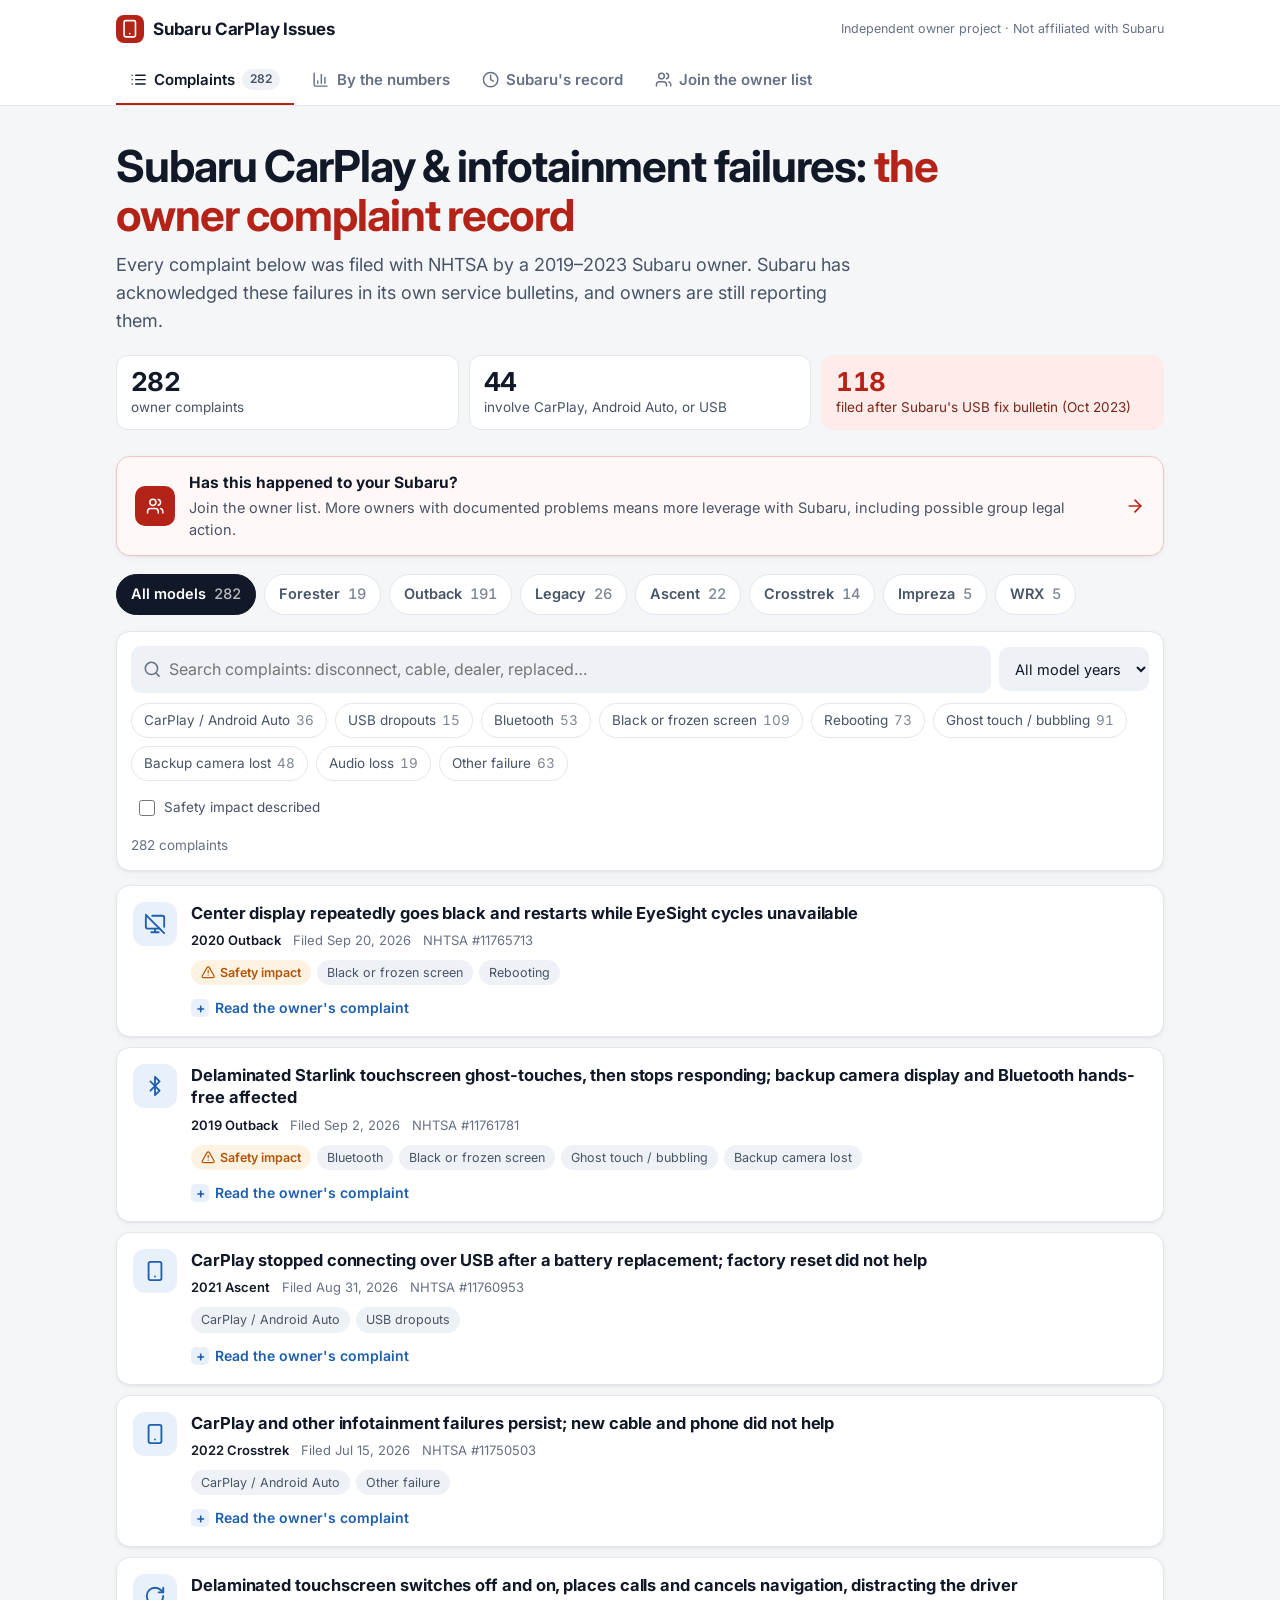
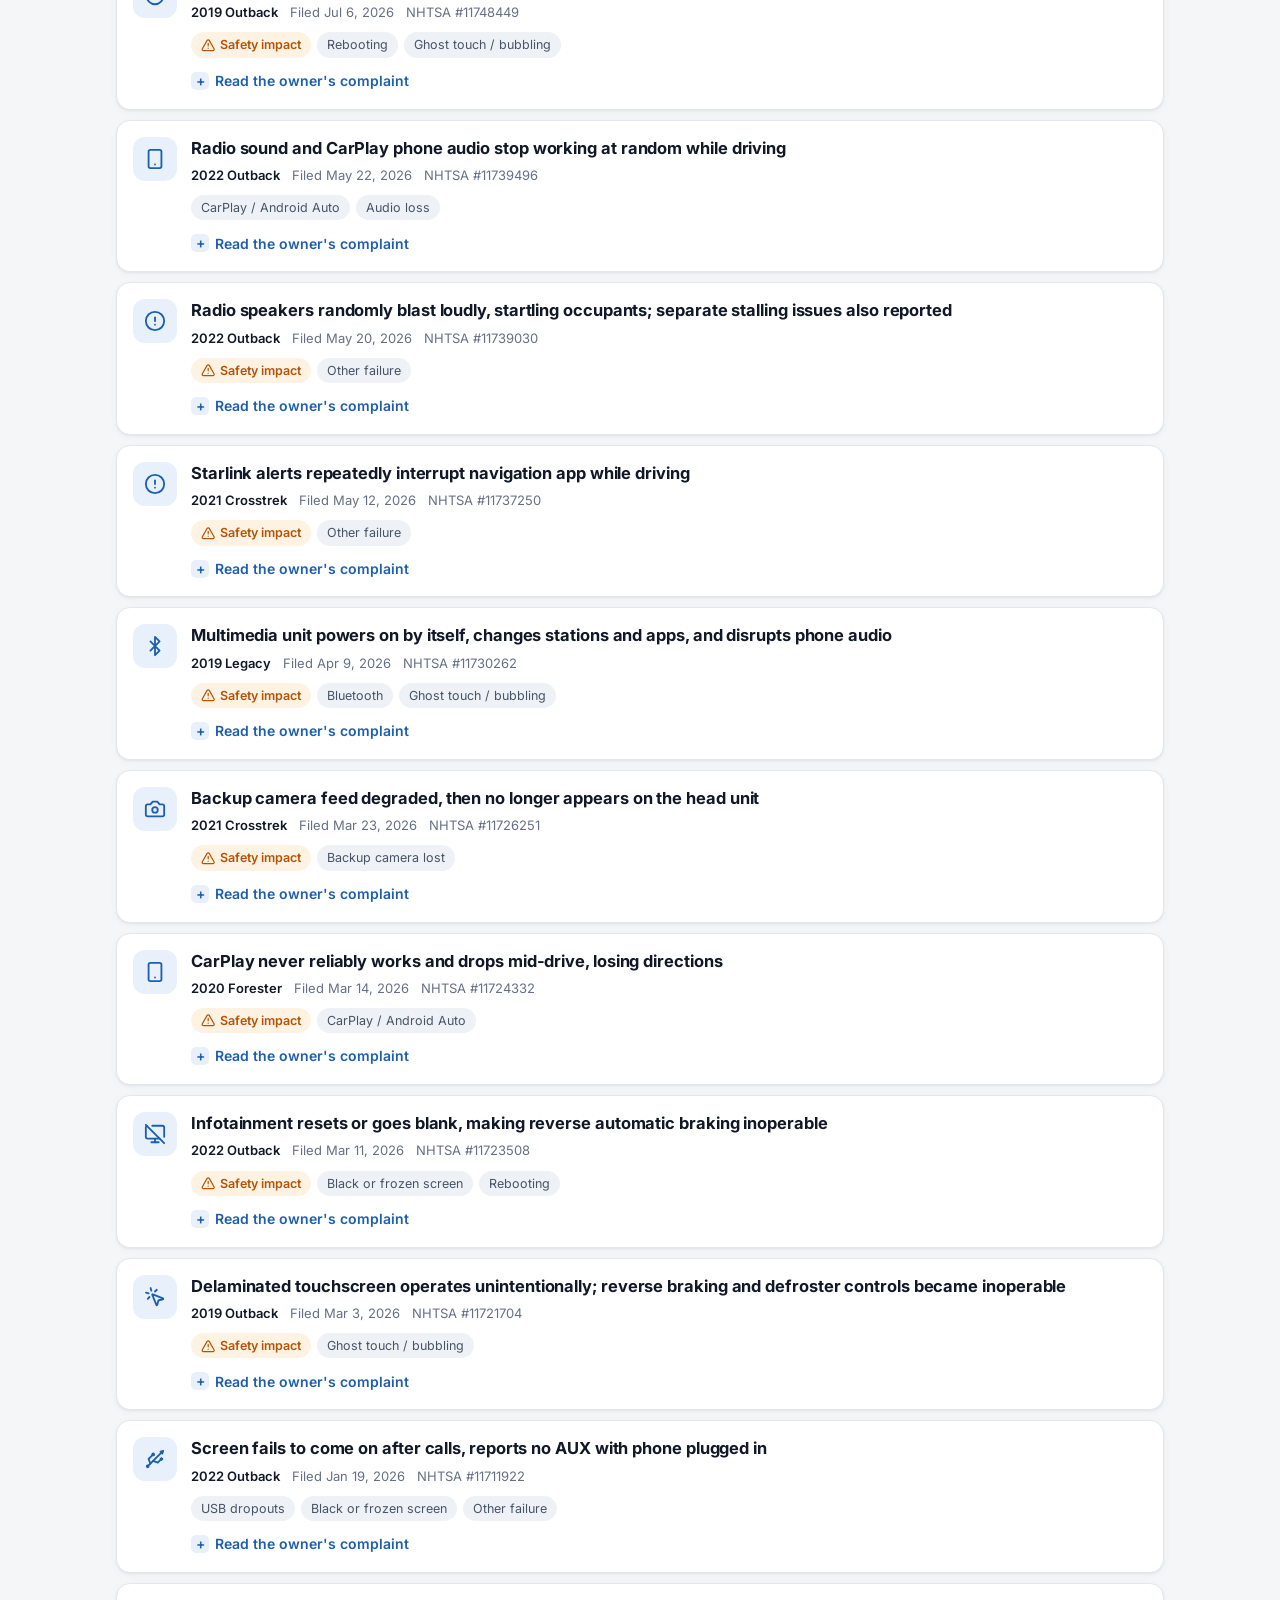
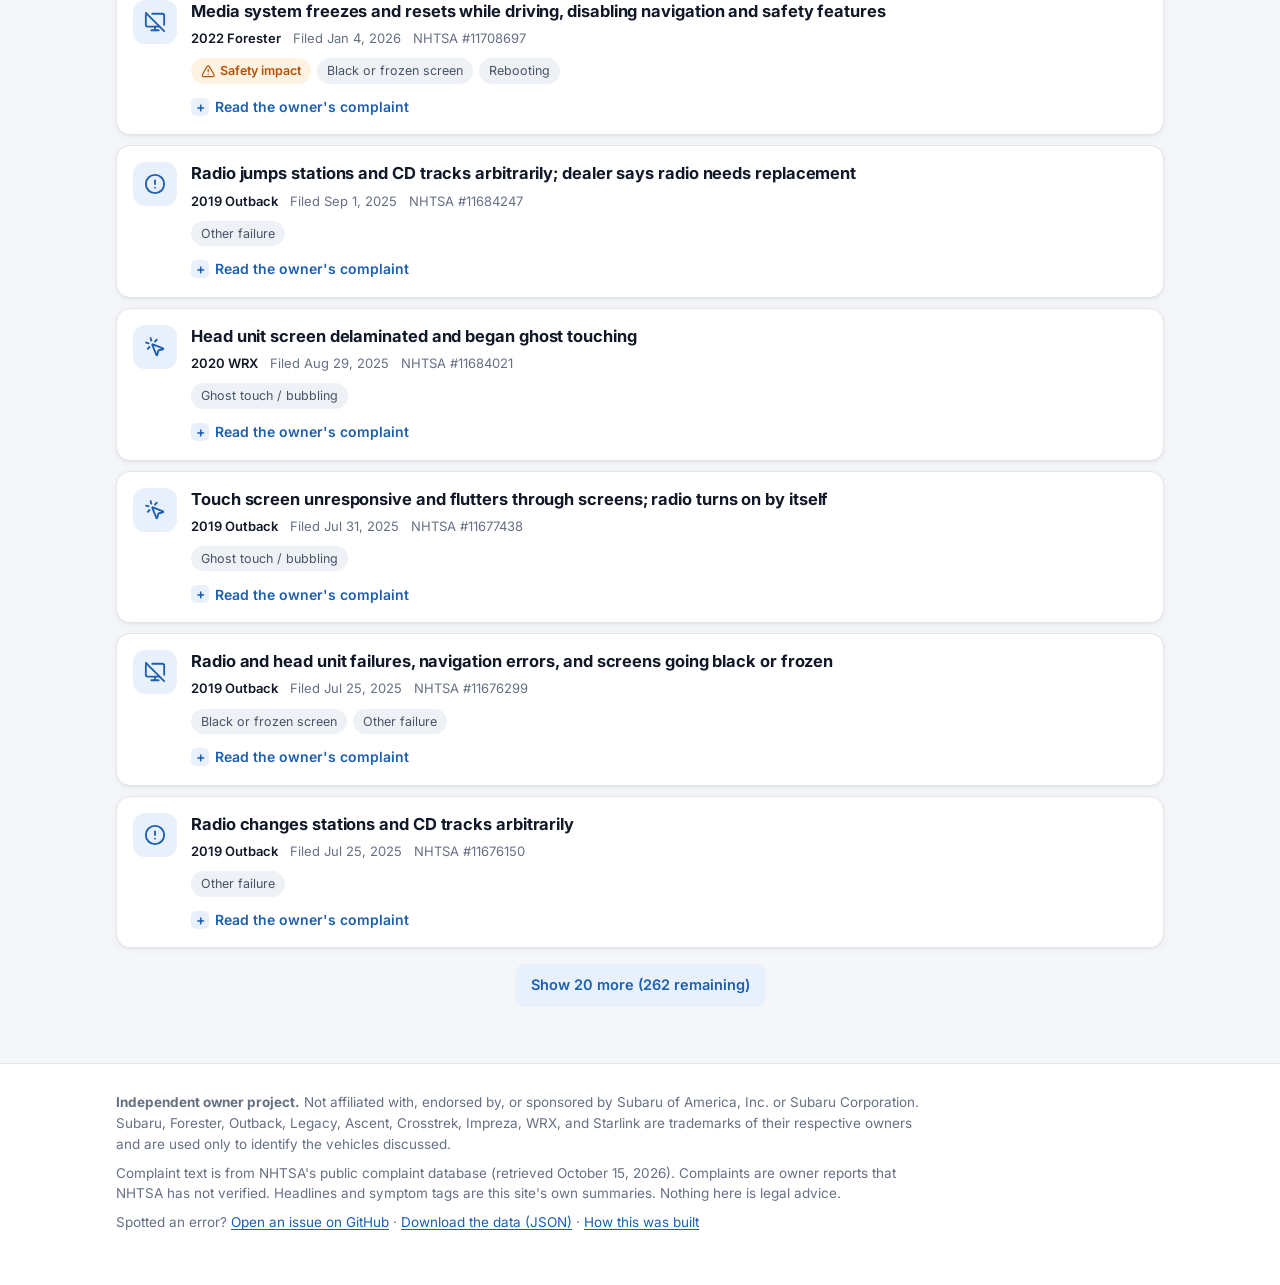
==== index.html @ 1fdcf135 "Publish Subaru CarPlay & infotainment complaint directory Static site listing 282 reviewed NHTSA own" ====
<!doctype html>
<html lang="en">
<head>
<meta charset="utf-8">
<meta name="viewport" content="width=device-width, initial-scale=1">
<meta name="color-scheme" content="light">
<title>Subaru CarPlay Disconnecting &amp; Infotainment Failures: Owner Complaint Record (2019–2023)</title>
<meta name="description" content="282 NHTSA owner complaints about Subaru CarPlay and Android Auto disconnecting, USB dropouts, Bluetooth failures, and black or rebooting head units in 2019–2023 Forester, Outback, Crosstrek, Ascent, Legacy, Impreza, and WRX. Searchable, with Subaru&#x27;s own service bulletins.">
<link rel="canonical" href="https://greatergoodguy.github.io/subaru-carplay-issues/">
<meta property="og:type" content="website">
<meta property="og:title" content="Subaru CarPlay Disconnecting &amp; Infotainment Failures: Owner Complaint Record (2019–2023)">
<meta property="og:description" content="282 NHTSA owner complaints about Subaru CarPlay and Android Auto disconnecting, USB dropouts, Bluetooth failures, and black or rebooting head units in 2019–2023 Forester, Outback, Crosstrek, Ascent, Legacy, Impreza, and WRX. Searchable, with Subaru&#x27;s own service bulletins.">
<meta property="og:url" content="https://greatergoodguy.github.io/subaru-carplay-issues/">
<meta name="twitter:card" content="summary">
<link rel="preconnect" href="https://fonts.googleapis.com">
<link rel="preconnect" href="https://fonts.gstatic.com" crossorigin>
<link href="https://fonts.googleapis.com/css2?family=Inter:wght@400;500;600;700&display=swap" rel="stylesheet">
<link rel="stylesheet" href="assets/style.css">
<link rel="icon" href="data:image/svg+xml,%3Csvg xmlns='http://www.w3.org/2000/svg' viewBox='0 0 24 24'%3E%3Crect width='24' height='24' rx='6' fill='%23b42318'/%3E%3Crect x='8' y='5' width='8' height='14' rx='1.5' fill='none' stroke='white' stroke-width='1.8'/%3E%3C/svg%3E">
<script type="application/ld+json">{"@context": "https://schema.org", "@type": "Dataset", "name": "Subaru infotainment, CarPlay, and USB owner complaints (2019–2023)", "description": "282 NHTSA owner complaints describing head unit, CarPlay, Android Auto, USB, and Bluetooth failures in 2019–2023 Subaru vehicles covered by TSB 15-322-25R, individually reviewed and tagged by symptom.", "url": "https://greatergoodguy.github.io/subaru-carplay-issues/", "isBasedOn": "https://www.nhtsa.gov/nhtsa-datasets-and-apis", "distribution": {"@type": "DataDownload", "encodingFormat": "application/json", "contentUrl": "https://greatergoodguy.github.io/subaru-carplay-issues/data/complaints.json"}, "temporalCoverage": "2019/2026", "keywords": ["Subaru", "CarPlay", "Android Auto", "USB", "infotainment", "head unit", "Starlink", "NHTSA complaints"]}</script>
</head>
<body>
<header class="site-head"><div class="wrap">
<div class="top"><a class="brand" href=""><span class="dot"><svg class="i" viewBox="0 0 24 24" aria-hidden="true"><rect x="5" y="2" width="14" height="20" rx="2"/><path d="M12 18h.01"/></svg></span>Subaru CarPlay Issues</a>
<span class="note">Independent owner project · Not affiliated with Subaru</span></div>
<nav class="tabs" aria-label="Sections"><a href="" aria-current="page"><svg class="i" viewBox="0 0 24 24" aria-hidden="true"><path d="M3 12h.01"/><path d="M3 18h.01"/><path d="M3 6h.01"/><path d="M8 12h13"/><path d="M8 18h13"/><path d="M8 6h13"/></svg>Complaints <span class="n">282</span></a><a href="stats/"><svg class="i" viewBox="0 0 24 24" aria-hidden="true"><path d="M3 3v16a2 2 0 0 0 2 2h16"/><path d="M18 17V9"/><path d="M13 17V5"/><path d="M8 17v-3"/></svg>By the numbers</a><a href="record/"><svg class="i" viewBox="0 0 24 24" aria-hidden="true"><circle cx="12" cy="12" r="10"/><path d="M12 6v6l4 2"/></svg>Subaru's record</a><a href="join/"><svg class="i" viewBox="0 0 24 24" aria-hidden="true"><path d="M16 21v-2a4 4 0 0 0-4-4H6a4 4 0 0 0-4 4v2"/><circle cx="9" cy="7" r="4"/><path d="M22 21v-2a4 4 0 0 0-3-3.87"/><path d="M16 3.13a4 4 0 0 1 0 7.75"/></svg>Join the owner list</a></nav>
</div></header>
<main>
<div class="wrap">
<section class="intro">
<h1>Subaru CarPlay &amp; infotainment failures: <span class="hl">the owner complaint record</span></h1>
<p class="lede">Every complaint below was filed with NHTSA by a 2019–2023 Subaru owner. Subaru has acknowledged these failures in its own service bulletins, and owners are still reporting them.</p>
<div class="facts">
<span class="fact"><b>282</b>owner complaints</span>
<span class="fact"><b>44</b>involve CarPlay, Android Auto, or USB</span>
<a class="fact alert" href="record/"><b>118</b>filed after Subaru's USB fix bulletin (Oct 2023)</a>
</div>
</section>
<a class="card cta" href="join/">
<span class="ic"><svg class="i" viewBox="0 0 24 24" aria-hidden="true"><path d="M16 21v-2a4 4 0 0 0-4-4H6a4 4 0 0 0-4 4v2"/><circle cx="9" cy="7" r="4"/><path d="M22 21v-2a4 4 0 0 0-3-3.87"/><path d="M16 3.13a4 4 0 0 1 0 7.75"/></svg></span>
<span class="txt"><b>Has this happened to your Subaru?</b><span>Join the owner list. More owners with documented problems means more leverage with Subaru, including possible group legal action.</span></span>
<svg class="i" viewBox="0 0 24 24" aria-hidden="true"><path d="M5 12h14"/><path d="m12 5 7 7-7 7"/></svg>
</a>
<nav class="modelnav" aria-label="Filter by model"><a href="" aria-current="page">All models <span class="n">282</span></a><a href="forester/">Forester <span class="n">19</span></a><a href="outback/">Outback <span class="n">191</span></a><a href="legacy/">Legacy <span class="n">26</span></a><a href="ascent/">Ascent <span class="n">22</span></a><a href="crosstrek/">Crosstrek <span class="n">14</span></a><a href="impreza/">Impreza <span class="n">5</span></a><a href="wrx/">WRX <span class="n">5</span></a></nav>
<div id="directory">
<div class="card toolbar" role="search">
<div class="row">
<label class="field"><svg class="i" viewBox="0 0 24 24" aria-hidden="true"><circle cx="11" cy="11" r="8"/><path d="m21 21-4.3-4.3"/></svg><span class="sr-only">Search complaints</span><input type="search" id="q" placeholder="Search complaints: disconnect, cable, dealer, replaced…"></label>
<select id="f-year" aria-label="Model year"><option value="">All model years</option><option value="2019">2019</option><option value="2020">2020</option><option value="2021">2021</option><option value="2022">2022</option><option value="2023">2023</option></select>
</div>
<div class="row" aria-label="Filter by symptom"><button type="button" class="chip" data-tag="carplay" aria-pressed="false">CarPlay / Android Auto <span class="n">36</span></button><button type="button" class="chip" data-tag="usb" aria-pressed="false">USB dropouts <span class="n">15</span></button><button type="button" class="chip" data-tag="bluetooth" aria-pressed="false">Bluetooth <span class="n">53</span></button><button type="button" class="chip" data-tag="black-screen" aria-pressed="false">Black or frozen screen <span class="n">109</span></button><button type="button" class="chip" data-tag="rebooting" aria-pressed="false">Rebooting <span class="n">73</span></button><button type="button" class="chip" data-tag="ghost-touch" aria-pressed="false">Ghost touch / bubbling <span class="n">91</span></button><button type="button" class="chip" data-tag="backup-camera" aria-pressed="false">Backup camera lost <span class="n">48</span></button><button type="button" class="chip" data-tag="audio-loss" aria-pressed="false">Audio loss <span class="n">19</span></button><button type="button" class="chip" data-tag="other" aria-pressed="false">Other failure <span class="n">63</span></button></div>
<div class="row"><label class="toggle"><input type="checkbox" id="f-safety"> Safety impact described</label></div>
<div class="resultbar"><span id="count" aria-live="polite">282 complaints</span><button type="button" class="linkbtn" id="clear" hidden>Clear filters</button></div>
</div>
<div class="list" id="complaints">
<article class="card c" id="odi-11765713" data-model="outback" data-year="2020" data-tags="black-screen|rebooting" data-safety="1" data-after="1">
<span class="sym"><svg class="i" viewBox="0 0 24 24" aria-hidden="true"><path d="M17 17H4a2 2 0 0 1-2-2V5c0-1.5 1-2 1-2"/><path d="M22 15V5a2 2 0 0 0-2-2H9"/><path d="M8 21h8"/><path d="M12 17v4"/><path d="m2 2 20 20"/></svg></span>
<div>
<h3>Center display repeatedly goes black and restarts while EyeSight cycles unavailable</h3>
<div class="meta"><span class="veh">2020 Outback</span><span>Filed Sep 20, 2026</span><span>NHTSA #11765713</span></div>
<div class="tags"><span class="tag safety"><svg class="i" viewBox="0 0 24 24" aria-hidden="true"><path d="m21.73 18-8-14a2 2 0 0 0-3.48 0l-8 14A2 2 0 0 0 4 21h16a2 2 0 0 0 1.73-3"/><path d="M12 9v4"/><path d="M12 17h.01"/></svg>Safety impact</span><span class="tag">Black or frozen screen</span><span class="tag">Rebooting</span></div>
<details><summary>Read the owner's complaint</summary>
<blockquote>9/20/26 my 2020 Subaru Outback experienced repeated electrical failures followed by loss of power-steering assistance. The underlying failed component is unknown. The vehicle is parked and available for inspection. While driving, the vehicle intermittently lurched/jerked as the center display went completely black and restarted and EyeSight repeatedly became unavailable and returned. After stopping for fuel, I attempted to restart the vehicle. It initially started and then became completely electrically unresponsive: no response from the push-button start and no accessory power. Electrical power unexpectedly returned after I opened the driver&#x27;s door, and I was able to restart the vehicle. Later, while the engine was continuously running in a parking lot, the display repeatedly blacked out and restarted while EyeSight repeatedly became unavailable and returned. When I shifted into reverse, the vehicle began jerking and power-steering assistance failed. The steering wheel became extremely difficult to turn and jerked in my hands, preventing me from properly completing the reverse maneuver. I shut the vehicle off and restarted it, which temporarily restored steering. This unpredictable steering failure put me, my two children, and other road users at serious risk. After restarting, I had to travel 65 mph on a highway to get home. Had steering assistance failed again at highway speed, I could have lost lane control or been unable to avoid other vehicles or road users, potentially causing a serious or fatal crash. The vehicle has not yet been inspected for this incident. The repair facility has been notified and I intend to have it towed because I consider it unsafe to drive. Six weeks earlier, the facility inspected the battery, terminals and cables and marked them satisfactory. Prior warnings included EyeSight becoming unavailable, the display blacking out/restarting, and vehicle lurching. I observed no separate steering warning before steering assistance failed.</blockquote>
<p class="verify">Public record. Verify by searching #11765713 on <a href="https://www.nhtsa.gov/vehicle/2020/SUBARU/OUTBACK" rel="nofollow">NHTSA's 2020 Outback page</a>.</p>
</details>
</div>
</article>
<article class="card c" id="odi-11761781" data-model="outback" data-year="2019" data-tags="bluetooth|black-screen|ghost-touch|backup-camera" data-safety="1" data-after="1">
<span class="sym"><svg class="i" viewBox="0 0 24 24" aria-hidden="true"><path d="m7 7 10 10-5 5V2l5 5L7 17"/></svg></span>
<div>
<h3>Delaminated Starlink touchscreen ghost-touches, then stops responding; backup camera display and Bluetooth hands-free affected</h3>
<div class="meta"><span class="veh">2019 Outback</span><span>Filed Sep 2, 2026</span><span>NHTSA #11761781</span></div>
<div class="tags"><span class="tag safety"><svg class="i" viewBox="0 0 24 24" aria-hidden="true"><path d="m21.73 18-8-14a2 2 0 0 0-3.48 0l-8 14A2 2 0 0 0 4 21h16a2 2 0 0 0 1.73-3"/><path d="M12 9v4"/><path d="M12 17h.01"/></svg>Safety impact</span><span class="tag">Bluetooth</span><span class="tag">Black or frozen screen</span><span class="tag">Ghost touch / bubbling</span><span class="tag">Backup camera lost</span></div>
<details><summary>Read the owner's complaint</summary>
<blockquote>The Starlink infotainment touchscreen in my 2019 Subaru Outback Touring has progressively failed. Visible bubbles have formed under the glass, consistent with screen delamination. The screen registers phantom inputs on its own without being touched (&quot;ghost touch&quot;), changing settings, and interrupting functions while the vehicle is being driven. The touchscreen has now become completely unresponsive to actual touch input.  Because the head unit controls and displays the backup camera, this failure interferes with the rear visibility display when reversing, creating a safety concern. The ghost inputs also present a driver distraction while the vehicle is in motion.  I first documented this problem and presented the vehicle for service at a dealership in April 2025, maybe even prior, and I have dated video documentation showing the progression of the failure since then. The condition has worsened over time regardless of weather, though symptoms intensify with heat and sun exposure.  The failure also disables hands-free operation, including Bluetooth phone connectivity, voice commands, and navigation control. Functions designed to be operated hands-free while driving now cannot be used at all, which encourages manual phone handling for navigation and calls - defeating the vehicle&#x27;s built-in distraction-prevention systems.  I am aware this failure pattern (delamination, ghost touch, and unresponsiveness in Starlink units) is widely reported by other owners of 2019–2023 Subaru vehicles. No warning preceded the failure, and the vehicle has not resolved with restarts. Current mileage approximately 134,XXX. Failure began at approximately 60,XXX miles ~ November 2024.</blockquote>
<p class="verify">Public record. Verify by searching #11761781 on <a href="https://www.nhtsa.gov/vehicle/2019/SUBARU/OUTBACK" rel="nofollow">NHTSA's 2019 Outback page</a>.</p>
</details>
</div>
</article>
<article class="card c" id="odi-11760953" data-model="ascent" data-year="2021" data-tags="carplay|usb" data-safety="0" data-after="1">
<span class="sym"><svg class="i" viewBox="0 0 24 24" aria-hidden="true"><rect x="5" y="2" width="14" height="20" rx="2"/><path d="M12 18h.01"/></svg></span>
<div>
<h3>CarPlay stopped connecting over USB after a battery replacement; factory reset did not help</h3>
<div class="meta"><span class="veh">2021 Ascent</span><span>Filed Aug 31, 2026</span><span>NHTSA #11760953</span></div>
<div class="tags"><span class="tag">CarPlay / Android Auto</span><span class="tag">USB dropouts</span></div>
<details><summary>Read the owner's complaint</summary>
<blockquote>After my husband replaced the 12V battery in my 2021 Subaru Ascent Touring ($90,000, fully paid off), Apple CarPlay stopped connecting via USB entirely. Android Auto and Bluetooth continued working fine on the same phone, cable, and port, proving the defect was isolated to Subaru&#x27;s CarPlay system, not my device.  I spent significant time and money troubleshooting this myself: multiple cables (including two labeled &quot;Apple certified&quot;), a full infotainment factory reset, and a software update attempt, none of which fixed it. The issue only resolved after I purchased yet another cable at my own expense, with zero meaningful help from Subaru.  When I filed a formal complaint, I received a response with an appointment confirmation left entirely blank (no retailer, date, or time), which I was told was &quot;intentional&quot; so I could fill in my own details, shifting all scheduling and diagnostic responsibility back onto me. When I requested compensation for hours spent troubleshooting a defect that was never mine to fix, I was told plainly that no compensation exists.  Shortly after, my key fob began requiring near-direct contact with the door and push-start button to register, despite a confirmed correct, brand-new battery, ruling out the simplest cause. This is a second unexplained electrical issue on the same vehicle in a short span.  Subaru&#x27;s support has been dismissive and apathetic throughout, repeatedly redirecting responsibility back to me as the consumer rather than taking ownership of manufacturer-level defects.</blockquote>
<p class="verify">Public record. Verify by searching #11760953 on <a href="https://www.nhtsa.gov/vehicle/2021/SUBARU/ASCENT" rel="nofollow">NHTSA's 2021 Ascent page</a>.</p>
</details>
</div>
</article>
<article class="card c" id="odi-11750503" data-model="crosstrek" data-year="2022" data-tags="carplay|other" data-safety="0" data-after="1">
<span class="sym"><svg class="i" viewBox="0 0 24 24" aria-hidden="true"><rect x="5" y="2" width="14" height="20" rx="2"/><path d="M12 18h.01"/></svg></span>
<div>
<h3>CarPlay and other infotainment failures persist; new cable and phone did not help</h3>
<div class="meta"><span class="veh">2022 Crosstrek</span><span>Filed Jul 15, 2026</span><span>NHTSA #11750503</span></div>
<div class="tags"><span class="tag">CarPlay / Android Auto</span><span class="tag">Other failure</span></div>
<details><summary>Read the owner's complaint</summary>
<blockquote>I was advised to file a report for a known problem with Subaru 2022 Crosstrek.It involves the infotainment system failures. These are listed in a Subaru service bulletin dated 1/28/25- head unit warranty extension. My issues primarily involve carplay but there have been other issues associated with Starlink system as well. The dealer has refused to fix this even though I have an extended warranty and the service bulletin covers the repair. I have replaced the cable and the phone and there are still ongoing problems.  I am aware there is a class action lawsuit in process.</blockquote>
<p class="verify">Public record. Verify by searching #11750503 on <a href="https://www.nhtsa.gov/vehicle/2022/SUBARU/CROSSTREK" rel="nofollow">NHTSA's 2022 Crosstrek page</a>.</p>
</details>
</div>
</article>
<article class="card c" id="odi-11748449" data-model="outback" data-year="2019" data-tags="rebooting|ghost-touch" data-safety="1" data-after="1">
<span class="sym"><svg class="i" viewBox="0 0 24 24" aria-hidden="true"><path d="M21 12a9 9 0 1 1-9-9c2.52 0 4.93 1 6.74 2.74L21 8"/><path d="M21 3v5h-5"/></svg></span>
<div>
<h3>Delaminated touchscreen switches off and on, places calls and cancels navigation, distracting the driver</h3>
<div class="meta"><span class="veh">2019 Outback</span><span>Filed Jul 6, 2026</span><span>NHTSA #11748449</span></div>
<div class="tags"><span class="tag safety"><svg class="i" viewBox="0 0 24 24" aria-hidden="true"><path d="m21.73 18-8-14a2 2 0 0 0-3.48 0l-8 14A2 2 0 0 0 4 21h16a2 2 0 0 0 1.73-3"/><path d="M12 9v4"/><path d="M12 17h.01"/></svg>Safety impact</span><span class="tag">Rebooting</span><span class="tag">Ghost touch / bubbling</span></div>
<details><summary>Read the owner's complaint</summary>
<blockquote>The touch screen monitor which controls the audio system, navigation, phone, and other car systems has delaminated. It turns on and off, makes phone calls, switches car systems like the audio, and turns off navigation. At best, it is a very annoying distraction. At worst, it is a safety issue when the screen is making emergency phone calls, canceling navigation, or turning on and off constantly and beeping and causing distraction to the driver. It is possible to turn the entire screen off, but it then randomly comes back on. A safety recall has been issued for 2018 but not 2019 Subaru Outbacks. I strongly urge you to consider a safety recall for the 2019 Subaru Outback as the very common screen delamination is widely known and causing issues for many Subaru drivers. The issue began in the summer of 2025 and has continued to be an issue, and is getting worse.</blockquote>
<p class="verify">Public record. Verify by searching #11748449 on <a href="https://www.nhtsa.gov/vehicle/2019/SUBARU/OUTBACK" rel="nofollow">NHTSA's 2019 Outback page</a>.</p>
</details>
</div>
</article>
<article class="card c" id="odi-11739496" data-model="outback" data-year="2022" data-tags="carplay|audio-loss" data-safety="0" data-after="1">
<span class="sym"><svg class="i" viewBox="0 0 24 24" aria-hidden="true"><rect x="5" y="2" width="14" height="20" rx="2"/><path d="M12 18h.01"/></svg></span>
<div>
<h3>Radio sound and CarPlay phone audio stop working at random while driving</h3>
<div class="meta"><span class="veh">2022 Outback</span><span>Filed May 22, 2026</span><span>NHTSA #11739496</span></div>
<div class="tags"><span class="tag">CarPlay / Android Auto</span><span class="tag">Audio loss</span></div>
<details><summary>Read the owner's complaint</summary>
<blockquote>while driving , simultaneously radio sound stops working randomly and  cell phone connected to car play sound stops working</blockquote>
<p class="verify">Public record. Verify by searching #11739496 on <a href="https://www.nhtsa.gov/vehicle/2022/SUBARU/OUTBACK" rel="nofollow">NHTSA's 2022 Outback page</a>.</p>
</details>
</div>
</article>
<article class="card c" id="odi-11739030" data-model="outback" data-year="2022" data-tags="other" data-safety="1" data-after="1">
<span class="sym"><svg class="i" viewBox="0 0 24 24" aria-hidden="true"><circle cx="12" cy="12" r="10"/><path d="M12 8v4"/><path d="M12 16h.01"/></svg></span>
<div>
<h3>Radio speakers randomly blast loudly, startling occupants; separate stalling issues also reported</h3>
<div class="meta"><span class="veh">2022 Outback</span><span>Filed May 20, 2026</span><span>NHTSA #11739030</span></div>
<div class="tags"><span class="tag safety"><svg class="i" viewBox="0 0 24 24" aria-hidden="true"><path d="m21.73 18-8-14a2 2 0 0 0-3.48 0l-8 14A2 2 0 0 0 4 21h16a2 2 0 0 0 1.73-3"/><path d="M12 9v4"/><path d="M12 17h.01"/></svg>Safety impact</span><span class="tag">Other failure</span></div>
<details><summary>Read the owner's complaint</summary>
<blockquote>After highway driving for 50 miles, stopped for a red light. Engine died but all lights stayed on. Sat 5 minutes with dead engine and when I tried again, the car started. Drove 1 mile to next light and it happened again. Went to Auto Zone (it was a Sunday and dealerships were closed) and they tested the battery which was 100%. Two days later, drove car for 10 minutes then parked for errand; 15 minutes later, car wouldn&#x27;t start. Let it sit for a minute and it started right up. This happened 8 months ago (engine died at stop light after having been driven 30+ miles) but Subaru dealership could find nothing wrong.  Also, radio speakers randomly will blast so loud it startles and distracts everyone in the car.</blockquote>
<p class="verify">Public record. Verify by searching #11739030 on <a href="https://www.nhtsa.gov/vehicle/2022/SUBARU/OUTBACK" rel="nofollow">NHTSA's 2022 Outback page</a>.</p>
</details>
</div>
</article>
<article class="card c" id="odi-11737250" data-model="crosstrek" data-year="2021" data-tags="other" data-safety="1" data-after="1">
<span class="sym"><svg class="i" viewBox="0 0 24 24" aria-hidden="true"><circle cx="12" cy="12" r="10"/><path d="M12 8v4"/><path d="M12 16h.01"/></svg></span>
<div>
<h3>Starlink alerts repeatedly interrupt navigation app while driving</h3>
<div class="meta"><span class="veh">2021 Crosstrek</span><span>Filed May 12, 2026</span><span>NHTSA #11737250</span></div>
<div class="tags"><span class="tag safety"><svg class="i" viewBox="0 0 24 24" aria-hidden="true"><path d="m21.73 18-8-14a2 2 0 0 0-3.48 0l-8 14A2 2 0 0 0 4 21h16a2 2 0 0 0 1.73-3"/><path d="M12 9v4"/><path d="M12 17h.01"/></svg>Safety impact</span><span class="tag">Other failure</span></div>
<details><summary>Read the owner's complaint</summary>
<blockquote>Subaru Starlink alerts keep disrupting my navigation so it’s making driving unsafe bc it pops up and interrupts Waze Navigation and has to be addressed to get back to my map. It happens incessantly and persistently even though I’ve turned off app Starlink access and alerts. It is a distraction to my focus while driving and i fear it will cause me to get into an accident. Why hasn’t Subaru fixed this known issue?</blockquote>
<p class="verify">Public record. Verify by searching #11737250 on <a href="https://www.nhtsa.gov/vehicle/2021/SUBARU/CROSSTREK" rel="nofollow">NHTSA's 2021 Crosstrek page</a>.</p>
</details>
</div>
</article>
<article class="card c" id="odi-11730262" data-model="legacy" data-year="2019" data-tags="bluetooth|ghost-touch" data-safety="1" data-after="1">
<span class="sym"><svg class="i" viewBox="0 0 24 24" aria-hidden="true"><path d="m7 7 10 10-5 5V2l5 5L7 17"/></svg></span>
<div>
<h3>Multimedia unit powers on by itself, changes stations and apps, and disrupts phone audio</h3>
<div class="meta"><span class="veh">2019 Legacy</span><span>Filed Apr 9, 2026</span><span>NHTSA #11730262</span></div>
<div class="tags"><span class="tag safety"><svg class="i" viewBox="0 0 24 24" aria-hidden="true"><path d="m21.73 18-8-14a2 2 0 0 0-3.48 0l-8 14A2 2 0 0 0 4 21h16a2 2 0 0 0 1.73-3"/><path d="M12 9v4"/><path d="M12 17h.01"/></svg>Safety impact</span><span class="tag">Bluetooth</span><span class="tag">Ghost touch / bubbling</span></div>
<details><summary>Read the owner's complaint</summary>
<blockquote>Multimedia component is not working correctly and it could cause an accident due to trying to change/control the component over and over again. It has a mind of its own. I turn it off and it turns on by itself. It switches radio stations by itself. The screen changes apps all by itself. I can&#x27;t correctly use any of it anymore. I try using my phone and even though I don&#x27;t want it sent to audio on the car it switches to it and then the conversation cuts in and out. I&#x27;ve tried resetting it a million times but it&#x27;s useless anymore to even do that. I haven&#x27;t brought it to a dealer as of yet. I looked it up and seen there are other complaints with this same issue. I received a letter for reimbursement if I changed it out but I didn&#x27;t do that because I was able to reset the system at the time. I feel Subaru should be responsible for this as they know it&#x27;s happening to vehicles and they&#x27;ve reimbursed for it.</blockquote>
<p class="verify">Public record. Verify by searching #11730262 on <a href="https://www.nhtsa.gov/vehicle/2019/SUBARU/LEGACY" rel="nofollow">NHTSA's 2019 Legacy page</a>.</p>
</details>
</div>
</article>
<article class="card c" id="odi-11726251" data-model="crosstrek" data-year="2021" data-tags="backup-camera" data-safety="1" data-after="1">
<span class="sym"><svg class="i" viewBox="0 0 24 24" aria-hidden="true"><path d="M14.5 4h-5L7 7H4a2 2 0 0 0-2 2v9a2 2 0 0 0 2 2h16a2 2 0 0 0 2-2V9a2 2 0 0 0-2-2h-3l-2.5-3z"/><circle cx="12" cy="13" r="3"/></svg></span>
<div>
<h3>Backup camera feed degraded, then no longer appears on the head unit</h3>
<div class="meta"><span class="veh">2021 Crosstrek</span><span>Filed Mar 23, 2026</span><span>NHTSA #11726251</span></div>
<div class="tags"><span class="tag safety"><svg class="i" viewBox="0 0 24 24" aria-hidden="true"><path d="m21.73 18-8-14a2 2 0 0 0-3.48 0l-8 14A2 2 0 0 0 4 21h16a2 2 0 0 0 1.73-3"/><path d="M12 9v4"/><path d="M12 17h.01"/></svg>Safety impact</span><span class="tag">Backup camera lost</span></div>
<details><summary>Read the owner's complaint</summary>
<blockquote>The backup camera on my Subaru Crosstrek started to a stop working a few weeks ago.   It first started to intermittently transmit a video feed that was fuzzy and the colors were completely incorrect.  That started to follow with the camera not working about half the time at all on my head unit.  Now it&#x27;s completely not showing up at all on my head unit when I go into reverse.  I live near a school and when I back out, I&#x27;m concerned that I won&#x27;t be able to see a child behind my car.  Same for parking garages and parallel parking.   The Subaru dealership is saying they have checked all the wiring and modules and have isolated it to the backup camera.  There were no other messages besides the camera starting to malfunction.</blockquote>
<p class="verify">Public record. Verify by searching #11726251 on <a href="https://www.nhtsa.gov/vehicle/2021/SUBARU/CROSSTREK" rel="nofollow">NHTSA's 2021 Crosstrek page</a>.</p>
</details>
</div>
</article>
<article class="card c" id="odi-11724332" data-model="forester" data-year="2020" data-tags="carplay" data-safety="1" data-after="1">
<span class="sym"><svg class="i" viewBox="0 0 24 24" aria-hidden="true"><rect x="5" y="2" width="14" height="20" rx="2"/><path d="M12 18h.01"/></svg></span>
<div>
<h3>CarPlay never reliably works and drops mid-drive, losing directions</h3>
<div class="meta"><span class="veh">2020 Forester</span><span>Filed Mar 14, 2026</span><span>NHTSA #11724332</span></div>
<div class="tags"><span class="tag safety"><svg class="i" viewBox="0 0 24 24" aria-hidden="true"><path d="m21.73 18-8-14a2 2 0 0 0-3.48 0l-8 14A2 2 0 0 0 4 21h16a2 2 0 0 0 1.73-3"/><path d="M12 9v4"/><path d="M12 17h.01"/></svg>Safety impact</span><span class="tag">CarPlay / Android Auto</span></div>
<details><summary>Read the owner's complaint</summary>
<blockquote>My Apple Car Play has never worked since I bought the car new in 2020. The dealership&#x27;s solution each time I asked about it was for me to get a new plug in cord, update my iPhone settings, and then they can update the system manually. I have taken it in multiple times, and each time it has worked for 2-3 weeks before it no longer works again. This is dangerous because it usually happens mid-drive, and I no longer have the directions of where I am going, without stopping the vehicle. I also have to hold my phone and look at the directions since it does not display on the screen.</blockquote>
<p class="verify">Public record. Verify by searching #11724332 on <a href="https://www.nhtsa.gov/vehicle/2020/SUBARU/FORESTER" rel="nofollow">NHTSA's 2020 Forester page</a>.</p>
</details>
</div>
</article>
<article class="card c" id="odi-11723508" data-model="outback" data-year="2022" data-tags="black-screen|rebooting" data-safety="1" data-after="1">
<span class="sym"><svg class="i" viewBox="0 0 24 24" aria-hidden="true"><path d="M17 17H4a2 2 0 0 1-2-2V5c0-1.5 1-2 1-2"/><path d="M22 15V5a2 2 0 0 0-2-2H9"/><path d="M8 21h8"/><path d="M12 17v4"/><path d="m2 2 20 20"/></svg></span>
<div>
<h3>Infotainment resets or goes blank, making reverse automatic braking inoperable</h3>
<div class="meta"><span class="veh">2022 Outback</span><span>Filed Mar 11, 2026</span><span>NHTSA #11723508</span></div>
<div class="tags"><span class="tag safety"><svg class="i" viewBox="0 0 24 24" aria-hidden="true"><path d="m21.73 18-8-14a2 2 0 0 0-3.48 0l-8 14A2 2 0 0 0 4 21h16a2 2 0 0 0 1.73-3"/><path d="M12 9v4"/><path d="M12 17h.01"/></svg>Safety impact</span><span class="tag">Black or frozen screen</span><span class="tag">Rebooting</span></div>
<details><summary>Read the owner's complaint</summary>
<blockquote>The contact owns a 2022 Subaru Outback. The contact stated after starting the vehicle and driving at an undisclosed speed, the infotainment system inadvertently reset or went blank, causing the Reverse Automatic Braking (RAB) System to become inoperable. The RAB System warning light was illuminated. The vehicle was not diagnosed or repaired by an independent mechanic or dealer. The manufacturer was made aware of the failure and informed the contact to take the vehicle to the dealer to be diagnosed. The failure mileage was approximately 45,000.</blockquote>
<p class="verify">Public record. Verify by searching #11723508 on <a href="https://www.nhtsa.gov/vehicle/2022/SUBARU/OUTBACK" rel="nofollow">NHTSA's 2022 Outback page</a>.</p>
</details>
</div>
</article>
<article class="card c" id="odi-11721704" data-model="outback" data-year="2019" data-tags="ghost-touch" data-safety="1" data-after="1">
<span class="sym"><svg class="i" viewBox="0 0 24 24" aria-hidden="true"><path d="M14 4.1 12 6"/><path d="m5.1 8-2.9-.8"/><path d="m6 12-1.9 2"/><path d="M7.2 2.2 8 5.1"/><path d="M9.04 9.69a.5.5 0 0 1 .65-.65l11 4.5a.5.5 0 0 1-.07.95l-4.35 1.04a1 1 0 0 0-.74.74l-1.04 4.35a.5.5 0 0 1-.95.07z"/></svg></span>
<div>
<h3>Delaminated touchscreen operates unintentionally; reverse braking and defroster controls became inoperable</h3>
<div class="meta"><span class="veh">2019 Outback</span><span>Filed Mar 3, 2026</span><span>NHTSA #11721704</span></div>
<div class="tags"><span class="tag safety"><svg class="i" viewBox="0 0 24 24" aria-hidden="true"><path d="m21.73 18-8-14a2 2 0 0 0-3.48 0l-8 14A2 2 0 0 0 4 21h16a2 2 0 0 0 1.73-3"/><path d="M12 9v4"/><path d="M12 17h.01"/></svg>Safety impact</span><span class="tag">Ghost touch / bubbling</span></div>
<details><summary>Read the owner's complaint</summary>
<blockquote>The contact owns a 2019 Subaru Outback. The contact stated that while driving at an undisclosed speed, the touch screen on the radio failed to properly operate. The screen was delaminated, causing unintended operation of the radio, distracting the driver. This failure caused the back over prevention to become inoperable, and the HVAC defroster options were inoperable. The touch screen and the functions were inoperable. The vehicle was taken to a dealer, where it was diagnosed with an electrical system failure. The vehicle was not repaired. The manufacturer was notified of the failure. The failure mileage was 119,000.</blockquote>
<p class="verify">Public record. Verify by searching #11721704 on <a href="https://www.nhtsa.gov/vehicle/2019/SUBARU/OUTBACK" rel="nofollow">NHTSA's 2019 Outback page</a>.</p>
</details>
</div>
</article>
<article class="card c" id="odi-11711922" data-model="outback" data-year="2022" data-tags="usb|black-screen|other" data-safety="0" data-after="1">
<span class="sym"><svg class="i" viewBox="0 0 24 24" aria-hidden="true"><circle cx="10" cy="7" r="1"/><circle cx="4" cy="20" r="1"/><path d="M4.7 19.3 19 5"/><path d="m21 3-3 1 2 2Z"/><path d="M9.26 7.68 5 12l2 5"/><path d="m10 14 5 2 3.5-3.5"/><path d="m18 12 1-1 1 1-1 1Z"/></svg></span>
<div>
<h3>Screen fails to come on after calls, reports no AUX with phone plugged in</h3>
<div class="meta"><span class="veh">2022 Outback</span><span>Filed Jan 19, 2026</span><span>NHTSA #11711922</span></div>
<div class="tags"><span class="tag">USB dropouts</span><span class="tag">Black or frozen screen</span><span class="tag">Other failure</span></div>
<details><summary>Read the owner's complaint</summary>
<blockquote>the screen will just not come on or cut out and not turn on after a call or text comes in. Sometimes it says no AUX detected even though a phone is plugged in. It will randomly stop maps and randomly connect to my maps. the sound will go from being very good to being just bad.</blockquote>
<p class="verify">Public record. Verify by searching #11711922 on <a href="https://www.nhtsa.gov/vehicle/2022/SUBARU/OUTBACK" rel="nofollow">NHTSA's 2022 Outback page</a>.</p>
</details>
</div>
</article>
<article class="card c" id="odi-11708697" data-model="forester" data-year="2022" data-tags="black-screen|rebooting" data-safety="1" data-after="1">
<span class="sym"><svg class="i" viewBox="0 0 24 24" aria-hidden="true"><path d="M17 17H4a2 2 0 0 1-2-2V5c0-1.5 1-2 1-2"/><path d="M22 15V5a2 2 0 0 0-2-2H9"/><path d="M8 21h8"/><path d="M12 17v4"/><path d="m2 2 20 20"/></svg></span>
<div>
<h3>Media system freezes and resets while driving, disabling navigation and safety features</h3>
<div class="meta"><span class="veh">2022 Forester</span><span>Filed Jan 4, 2026</span><span>NHTSA #11708697</span></div>
<div class="tags"><span class="tag safety"><svg class="i" viewBox="0 0 24 24" aria-hidden="true"><path d="m21.73 18-8-14a2 2 0 0 0-3.48 0l-8 14A2 2 0 0 0 4 21h16a2 2 0 0 0 1.73-3"/><path d="M12 9v4"/><path d="M12 17h.01"/></svg>Safety impact</span><span class="tag">Black or frozen screen</span><span class="tag">Rebooting</span></div>
<details><summary>Read the owner's complaint</summary>
<blockquote>My 2022 Subaru Forester Sport, &lt;24,640 miles, suffers from persistent, life-threatening safety failures. Thick white exhaust is present in every temperature, and a heavy burning smell fills the cabin during acceleration regardless of outside temperature. I have been dealing with these failures since March/April of 2023. My car was in a rear-end collision in May 2023 and was repaired at an authorized Subaru body shop. Despite these authorized repairs, the mechanical and electronic failures have continued to deteriorate. My car has required 4 emergency tows and was out of service for around 90 days in 2025 alone. It has been to several independent mechanics and they tell me that since everything happens intermittently, I must take it back to Subaru as it should be covered under warranty due to the low mileage. However, four different authorized dealerships consistently claim &quot;nothing is wrong&quot;. My car sits at these dealerships for weeks at a time without a significant change in the odometer. I had 2 claims with Subaru of America this year, including a claim for the vehicle randomly unlocking itself (not via remote), but they closed both claims and nothing was done. Ongoing failures in steering, suspension and braking systems make the vehicle unstable and dangerous to drive. I have a 2-inch thick file documenting repeated service visits for these specific issues yet Subaru refuses to acknowledge or repair them. The primary computer system, media system, and Eyesight (ADAS) safety suite fail daily. The dashboard lights up constantly when these safety features fail. The system frequently freezes and resets while driving, which disables all safety and navigation features without warning. The remote start fails to warm the car after 10 minutes in cold weather; once the heat functions, the car is filled with chemical fumes. All of these issues continue to get worse as time goes on.</blockquote>
<p class="verify">Public record. Verify by searching #11708697 on <a href="https://www.nhtsa.gov/vehicle/2022/SUBARU/FORESTER" rel="nofollow">NHTSA's 2022 Forester page</a>.</p>
</details>
</div>
</article>
<article class="card c" id="odi-11684247" data-model="outback" data-year="2019" data-tags="other" data-safety="0" data-after="1">
<span class="sym"><svg class="i" viewBox="0 0 24 24" aria-hidden="true"><circle cx="12" cy="12" r="10"/><path d="M12 8v4"/><path d="M12 16h.01"/></svg></span>
<div>
<h3>Radio jumps stations and CD tracks arbitrarily; dealer says radio needs replacement</h3>
<div class="meta"><span class="veh">2019 Outback</span><span>Filed Sep 1, 2025</span><span>NHTSA #11684247</span></div>
<div class="tags"><span class="tag">Other failure</span></div>
<details><summary>Read the owner's complaint</summary>
<blockquote>Good Morning. I am the victim of a lemon of a car, a 2019 Subaru Outback and no one, I mean no one wants to get involved with exposing this disgraceful uncaring car manufacturer. I am forwarding the 10, yes 10 issues with this dangerous piece of junk I am unfortunately driving putting our lives at risk!!  Please see the information below and my hope is that you will care enough to expose and help us get a resolution with this horrible company manufacturing rolling death traps.  Thank you  [XXX]   [XXX]   Listed below are the continuing problems with my 2019 Subaru Outback which was purchased new: 3 new batteries in a mileage span of 40,000 or 50,000 miles up to 80,000 miles. These replacements were done at no cost as a result of a class action lawsuit. A windshield settlement which only extends the warranty mileage and not an automatic replacement. Talk about a huge safety risk if this windshield just cracks or breaks, especially if on a major highway. A fuel pump settlement which only extends the warranty mileage and not an automatic replacement unless the fuel pump fails. Very unsafe in my opinion. What if the fuel pump fails while on a major highway. This puts us and our safety at serious risk if this fuel pump were to fail especially going at a high rate of speed. Engine burns a quart of oil, by the way at $11.00 per quart every 3,000 miles which is not normal, and in my opinion, is an engine problem. Replacement of an ECM or Engine Control Module. Received a letter about the VCT or variable control transmission, more ridiculous problems going on. A broken right front axle replaced and then that same axle which was replaced by an incompetent mechanic, the axle seal on the replaced axle started leaking and I was charged $100 for that incompetence. Just this past week, the car was in for a radio issue with radio stations and the cd arbitrarily jumping around only to find out the radio needs to be replaced. While on my way to the dealership my tire press INFORMATION REDACTED PURSUANT TO THE FREEDOM OF INFORMATION ACT (FOIA), 5 U.S.C. 552(B)(6)</blockquote>
<p class="verify">Public record. Verify by searching #11684247 on <a href="https://www.nhtsa.gov/vehicle/2019/SUBARU/OUTBACK" rel="nofollow">NHTSA's 2019 Outback page</a>.</p>
</details>
</div>
</article>
<article class="card c" id="odi-11684021" data-model="wrx" data-year="2020" data-tags="ghost-touch" data-safety="0" data-after="1">
<span class="sym"><svg class="i" viewBox="0 0 24 24" aria-hidden="true"><path d="M14 4.1 12 6"/><path d="m5.1 8-2.9-.8"/><path d="m6 12-1.9 2"/><path d="M7.2 2.2 8 5.1"/><path d="M9.04 9.69a.5.5 0 0 1 .65-.65l11 4.5a.5.5 0 0 1-.07.95l-4.35 1.04a1 1 0 0 0-.74.74l-1.04 4.35a.5.5 0 0 1-.95.07z"/></svg></span>
<div>
<h3>Head unit screen delaminated and began ghost touching</h3>
<div class="meta"><span class="veh">2020 WRX</span><span>Filed Aug 29, 2025</span><span>NHTSA #11684021</span></div>
<div class="tags"><span class="tag">Ghost touch / bubbling</span></div>
<details><summary>Read the owner's complaint</summary>
<blockquote>The head unit started to delaminate and ghost touching</blockquote>
<p class="verify">Public record. Verify by searching #11684021 on <a href="https://www.nhtsa.gov/vehicle/2020/SUBARU/WRX" rel="nofollow">NHTSA's 2020 WRX page</a>.</p>
</details>
</div>
</article>
<article class="card c" id="odi-11677438" data-model="outback" data-year="2019" data-tags="ghost-touch" data-safety="0" data-after="1">
<span class="sym"><svg class="i" viewBox="0 0 24 24" aria-hidden="true"><path d="M14 4.1 12 6"/><path d="m5.1 8-2.9-.8"/><path d="m6 12-1.9 2"/><path d="M7.2 2.2 8 5.1"/><path d="M9.04 9.69a.5.5 0 0 1 .65-.65l11 4.5a.5.5 0 0 1-.07.95l-4.35 1.04a1 1 0 0 0-.74.74l-1.04 4.35a.5.5 0 0 1-.95.07z"/></svg></span>
<div>
<h3>Touch screen unresponsive and flutters through screens; radio turns on by itself</h3>
<div class="meta"><span class="veh">2019 Outback</span><span>Filed Jul 31, 2025</span><span>NHTSA #11677438</span></div>
<div class="tags"><span class="tag">Ghost touch / bubbling</span></div>
<details><summary>Read the owner's complaint</summary>
<blockquote>&quot;Parasitic&quot; draw.  Battery replaced, less than year old, almost daily need to &quot;jump&quot; vehicle to start.  Always have to have booster pack.  Multiple mechanics trips. Dash screen touch option does not work, have videos of the screen randomly &quot;fluttering&quot; through various screens and or radio stations. Leave the radio off, will randomly come on, on its own.</blockquote>
<p class="verify">Public record. Verify by searching #11677438 on <a href="https://www.nhtsa.gov/vehicle/2019/SUBARU/OUTBACK" rel="nofollow">NHTSA's 2019 Outback page</a>.</p>
</details>
</div>
</article>
<article class="card c" id="odi-11676299" data-model="outback" data-year="2019" data-tags="black-screen|other" data-safety="0" data-after="1">
<span class="sym"><svg class="i" viewBox="0 0 24 24" aria-hidden="true"><path d="M17 17H4a2 2 0 0 1-2-2V5c0-1.5 1-2 1-2"/><path d="M22 15V5a2 2 0 0 0-2-2H9"/><path d="M8 21h8"/><path d="M12 17v4"/><path d="m2 2 20 20"/></svg></span>
<div>
<h3>Radio and head unit failures, navigation errors, and screens going black or frozen</h3>
<div class="meta"><span class="veh">2019 Outback</span><span>Filed Jul 25, 2025</span><span>NHTSA #11676299</span></div>
<div class="tags"><span class="tag">Black or frozen screen</span><span class="tag">Other failure</span></div>
<details><summary>Read the owner's complaint</summary>
<blockquote>Failures of the radio Failures of the main head unit Nagivation errors and failures Display screens that go black, frozen</blockquote>
<p class="verify">Public record. Verify by searching #11676299 on <a href="https://www.nhtsa.gov/vehicle/2019/SUBARU/OUTBACK" rel="nofollow">NHTSA's 2019 Outback page</a>.</p>
</details>
</div>
</article>
<article class="card c" id="odi-11676150" data-model="outback" data-year="2019" data-tags="other" data-safety="0" data-after="1">
<span class="sym"><svg class="i" viewBox="0 0 24 24" aria-hidden="true"><circle cx="12" cy="12" r="10"/><path d="M12 8v4"/><path d="M12 16h.01"/></svg></span>
<div>
<h3>Radio changes stations and CD tracks arbitrarily</h3>
<div class="meta"><span class="veh">2019 Outback</span><span>Filed Jul 25, 2025</span><span>NHTSA #11676150</span></div>
<div class="tags"><span class="tag">Other failure</span></div>
<details><summary>Read the owner's complaint</summary>
<blockquote>My name is [XXX] [XXX] Phone Number: [XXX]  My complaint is with Subaru of America, 1 Subaru Drive, Camden, NJ 08103 Phone Number: 800-782-2783   I would like the Pennsylvania State Attorney General’s Office to become involved with the two lemons/pieces of junk my wife and I have been sold. My Subaru is a 2019 Outback and my wife’s Subaru is a 2020 Forester.  My ongoing problems with my 2019 Subaru Outback are as follows and in my opinion, I am driving a very unsafe car putting our lives at risk:  3 batteries prior to 80,000 miles resulting from a class action lawsuit filed against Subaru.  Replacement of the ECM or Engine Control Module.  Burns a quart of oil at the price of $11.00 per quart every 3,000 miles, that’s an engine problem.  Right front axle broke and had to be replaced.    After replacement of the right front axle, the right front axle seal, which is the axle replaced started to leak and I was charged to replace the axle seal due to a mechanics incompetence.  I received a card from Subaru stating a windshield issue.  Received another card regarding a fuel pump issue.  A letter received this past week from an apparent CVT or continuously variable transmission issue.  Now my radio stations jump around arbitrarily changing stations, tracks on my CD, and my hatch doesn’t open, but gets stuck shortly upon opening.  This car is a lemon, a piece of junk and very unsafe. How many more problems are unknown to us and when will any of them occur while we are driving putting our lives in danger.   If Subaru had any ethics character integrity or business morality they would have replaced this piece of junk. They are a horrible company to work with   INFORMATION REDACTED PURSUANT TO THE FREEDOM OF INFORMATION ACT (FOIA), 5 U.S.C. 552(B)(6)</blockquote>
<p class="verify">Public record. Verify by searching #11676150 on <a href="https://www.nhtsa.gov/vehicle/2019/SUBARU/OUTBACK" rel="nofollow">NHTSA's 2019 Outback page</a>.</p>
</details>
</div>
</article>
<article class="card c" id="odi-11669029" data-model="legacy" data-year="2019" data-tags="ghost-touch" data-safety="0" data-after="1">
<span class="sym"><svg class="i" viewBox="0 0 24 24" aria-hidden="true"><path d="M14 4.1 12 6"/><path d="m5.1 8-2.9-.8"/><path d="m6 12-1.9 2"/><path d="M7.2 2.2 8 5.1"/><path d="M9.04 9.69a.5.5 0 0 1 .65-.65l11 4.5a.5.5 0 0 1-.07.95l-4.35 1.04a1 1 0 0 0-.74.74l-1.04 4.35a.5.5 0 0 1-.95.07z"/></svg></span>
<div>
<h3>Entertainment screen bubbled and stopped working around 50,000 miles</h3>
<div class="meta"><span class="veh">2019 Legacy</span><span>Filed Jun 24, 2025</span><span>NHTSA #11669029</span></div>
<div class="tags"><span class="tag">Ghost touch / bubbling</span></div>
<details><summary>Read the owner's complaint</summary>
<blockquote>The entertainment system got bubbles and stopped working only after 50,000 miles.</blockquote>
<p class="verify">Public record. Verify by searching #11669029 on <a href="https://www.nhtsa.gov/vehicle/2019/SUBARU/LEGACY" rel="nofollow">NHTSA's 2019 Legacy page</a>.</p>
</details>
</div>
</article>
<article class="card c" id="odi-11668448" data-model="outback" data-year="2019" data-tags="ghost-touch" data-safety="1" data-after="1">
<span class="sym"><svg class="i" viewBox="0 0 24 24" aria-hidden="true"><path d="M14 4.1 12 6"/><path d="m5.1 8-2.9-.8"/><path d="m6 12-1.9 2"/><path d="M7.2 2.2 8 5.1"/><path d="M9.04 9.69a.5.5 0 0 1 .65-.65l11 4.5a.5.5 0 0 1-.07.95l-4.35 1.04a1 1 0 0 0-.74.74l-1.04 4.35a.5.5 0 0 1-.95.07z"/></svg></span>
<div>
<h3>Infotainment places random calls and cancels maps, possibly from screen delamination</h3>
<div class="meta"><span class="veh">2019 Outback</span><span>Filed Jun 22, 2025</span><span>NHTSA #11668448</span></div>
<div class="tags"><span class="tag safety"><svg class="i" viewBox="0 0 24 24" aria-hidden="true"><path d="m21.73 18-8-14a2 2 0 0 0-3.48 0l-8 14A2 2 0 0 0 4 21h16a2 2 0 0 0 1.73-3"/><path d="M12 9v4"/><path d="M12 17h.01"/></svg>Safety impact</span><span class="tag">Ghost touch / bubbling</span></div>
<details><summary>Read the owner's complaint</summary>
<blockquote>My Infotainment system randomly places phone calls, changes or cancels maps, and otherwise takes random actions that create distractions that makes for unsafe driving. It appears that the screen may be delaminating in multiple spots which would cause the above problems.</blockquote>
<p class="verify">Public record. Verify by searching #11668448 on <a href="https://www.nhtsa.gov/vehicle/2019/SUBARU/OUTBACK" rel="nofollow">NHTSA's 2019 Outback page</a>.</p>
</details>
</div>
</article>
<article class="card c" id="odi-11662265" data-model="legacy" data-year="2019" data-tags="bluetooth|ghost-touch" data-safety="1" data-after="1">
<span class="sym"><svg class="i" viewBox="0 0 24 24" aria-hidden="true"><path d="m7 7 10 10-5 5V2l5 5L7 17"/></svg></span>
<div>
<h3>Delaminated navigation screen is erratic and the car can no longer answer phone calls</h3>
<div class="meta"><span class="veh">2019 Legacy</span><span>Filed May 21, 2025</span><span>NHTSA #11662265</span></div>
<div class="tags"><span class="tag safety"><svg class="i" viewBox="0 0 24 24" aria-hidden="true"><path d="m21.73 18-8-14a2 2 0 0 0-3.48 0l-8 14A2 2 0 0 0 4 21h16a2 2 0 0 0 1.73-3"/><path d="M12 9v4"/><path d="M12 17h.01"/></svg>Safety impact</span><span class="tag">Bluetooth</span><span class="tag">Ghost touch / bubbling</span></div>
<details><summary>Read the owner's complaint</summary>
<blockquote>The navigation screen has delaminated and no longer works.   You can see where there are layers of screen that are discolored and has a matte finish underneath and the entire screen is erratic and works only 10% of the time.      I cannot answer calls through the car any longer and I have to try to navigate long trips from my phone as this function of the car is down.   It&#x27;s a serious problem and puts me and others on the road at risk every time I have to use the car as I travel by myself and I struggle to navigate the roads without this system.   The car has a mere 70,000 miles on it and has been well cared for.  I bought the car new and this issue is serious.   There were no warning signs other than it erratically works less and less.   I have researched the issue and see there are so many with this same issue that I wanted to add to the list.   I cannot find a second hand part as the demand is too high.  The car is available for inspection and I haven&#x27;t had it to the dealer for this issue.    It has been inspected by an auto repair shop and agrees the component needs to come out and be replaced.  Please help!</blockquote>
<p class="verify">Public record. Verify by searching #11662265 on <a href="https://www.nhtsa.gov/vehicle/2019/SUBARU/LEGACY" rel="nofollow">NHTSA's 2019 Legacy page</a>.</p>
</details>
</div>
</article>
<article class="card c" id="odi-11655604" data-model="outback" data-year="2019" data-tags="ghost-touch" data-safety="0" data-after="1">
<span class="sym"><svg class="i" viewBox="0 0 24 24" aria-hidden="true"><path d="M14 4.1 12 6"/><path d="m5.1 8-2.9-.8"/><path d="m6 12-1.9 2"/><path d="M7.2 2.2 8 5.1"/><path d="M9.04 9.69a.5.5 0 0 1 .65-.65l11 4.5a.5.5 0 0 1-.07.95l-4.35 1.04a1 1 0 0 0-.74.74l-1.04 4.35a.5.5 0 0 1-.95.07z"/></svg></span>
<div>
<h3>Touchscreen behaves as if constantly touched and cannot be used, alongside other electrical faults</h3>
<div class="meta"><span class="veh">2019 Outback</span><span>Filed Apr 19, 2025</span><span>NHTSA #11655604</span></div>
<div class="tags"><span class="tag">Ghost touch / bubbling</span></div>
<details><summary>Read the owner's complaint</summary>
<blockquote>Car will lane correct when it&#x27;s not needed. And all warning lights will come on in car when it&#x27;s very hot. Cannot access touchscreen - because it constantly glitches as if it&#x27;s being touched passenger side window continues to roll up and down when you click auto control on window and will not stop. I am afraid to drive because of these Electrical issues.</blockquote>
<p class="verify">Public record. Verify by searching #11655604 on <a href="https://www.nhtsa.gov/vehicle/2019/SUBARU/OUTBACK" rel="nofollow">NHTSA's 2019 Outback page</a>.</p>
</details>
</div>
</article>
<article class="card c" id="odi-11650933" data-model="outback" data-year="2019" data-tags="bluetooth|ghost-touch" data-safety="0" data-after="1">
<span class="sym"><svg class="i" viewBox="0 0 24 24" aria-hidden="true"><path d="m7 7 10 10-5 5V2l5 5L7 17"/></svg></span>
<div>
<h3>Water spots under radio screen cause erratic infotainment behavior and loss of hands-free calling</h3>
<div class="meta"><span class="veh">2019 Outback</span><span>Filed Mar 26, 2025</span><span>NHTSA #11650933</span></div>
<div class="tags"><span class="tag">Bluetooth</span><span class="tag">Ghost touch / bubbling</span></div>
<details><summary>Read the owner's complaint</summary>
<blockquote>The Radio has what looks like water spots under the screen, this causes the infotainment system to go crazy, no hands free and I’m afraid it won’t show the backup screen while it is like this.</blockquote>
<p class="verify">Public record. Verify by searching #11650933 on <a href="https://www.nhtsa.gov/vehicle/2019/SUBARU/OUTBACK" rel="nofollow">NHTSA's 2019 Outback page</a>.</p>
</details>
</div>
</article>
<article class="card c" id="odi-11650029" data-model="outback" data-year="2019" data-tags="ghost-touch" data-safety="1" data-after="1">
<span class="sym"><svg class="i" viewBox="0 0 24 24" aria-hidden="true"><path d="M14 4.1 12 6"/><path d="m5.1 8-2.9-.8"/><path d="m6 12-1.9 2"/><path d="M7.2 2.2 8 5.1"/><path d="M9.04 9.69a.5.5 0 0 1 .65-.65l11 4.5a.5.5 0 0 1-.07.95l-4.35 1.04a1 1 0 0 0-.74.74l-1.04 4.35a.5.5 0 0 1-.95.07z"/></svg></span>
<div>
<h3>Screen beeps, blinks, dials numbers and raises volume on its own, then becomes unresponsive</h3>
<div class="meta"><span class="veh">2019 Outback</span><span>Filed Mar 23, 2025</span><span>NHTSA #11650029</span></div>
<div class="tags"><span class="tag safety"><svg class="i" viewBox="0 0 24 24" aria-hidden="true"><path d="m21.73 18-8-14a2 2 0 0 0-3.48 0l-8 14A2 2 0 0 0 4 21h16a2 2 0 0 0 1.73-3"/><path d="M12 9v4"/><path d="M12 17h.01"/></svg>Safety impact</span><span class="tag">Ghost touch / bubbling</span></div>
<details><summary>Read the owner's complaint</summary>
<blockquote>Car screen is malfunctioning. Starts doing own things and can cause huge distraction to the driver. Beeping noise, blinking, calling and dialing phone numbers, raising volume. Becomes unresponsive and impossible to operate.</blockquote>
<p class="verify">Public record. Verify by searching #11650029 on <a href="https://www.nhtsa.gov/vehicle/2019/SUBARU/OUTBACK" rel="nofollow">NHTSA's 2019 Outback page</a>.</p>
</details>
</div>
</article>
<article class="card c" id="odi-11649125" data-model="outback" data-year="2019" data-tags="ghost-touch" data-safety="1" data-after="1">
<span class="sym"><svg class="i" viewBox="0 0 24 24" aria-hidden="true"><path d="M14 4.1 12 6"/><path d="m5.1 8-2.9-.8"/><path d="m6 12-1.9 2"/><path d="M7.2 2.2 8 5.1"/><path d="M9.04 9.69a.5.5 0 0 1 .65-.65l11 4.5a.5.5 0 0 1-.07.95l-4.35 1.04a1 1 0 0 0-.74.74l-1.04 4.35a.5.5 0 0 1-.95.07z"/></svg></span>
<div>
<h3>Delaminating screen becomes unresponsive and makes ghost touches, calls and GPS changes</h3>
<div class="meta"><span class="veh">2019 Outback</span><span>Filed Mar 18, 2025</span><span>NHTSA #11649125</span></div>
<div class="tags"><span class="tag safety"><svg class="i" viewBox="0 0 24 24" aria-hidden="true"><path d="m21.73 18-8-14a2 2 0 0 0-3.48 0l-8 14A2 2 0 0 0 4 21h16a2 2 0 0 0 1.73-3"/><path d="M12 9v4"/><path d="M12 17h.01"/></svg>Safety impact</span><span class="tag">Ghost touch / bubbling</span></div>
<details><summary>Read the owner's complaint</summary>
<blockquote>Screen is delaminating.  Becoming unresponsive at times.  Making ghost touches, phone calls, opening apps, messing with GPS.  Seems unsafe when it could be going haywire and especially using GPS trying to navigate traffic.</blockquote>
<p class="verify">Public record. Verify by searching #11649125 on <a href="https://www.nhtsa.gov/vehicle/2019/SUBARU/OUTBACK" rel="nofollow">NHTSA's 2019 Outback page</a>.</p>
</details>
</div>
</article>
<article class="card c" id="odi-11647409" data-model="outback" data-year="2019" data-tags="ghost-touch" data-safety="0" data-after="1">
<span class="sym"><svg class="i" viewBox="0 0 24 24" aria-hidden="true"><path d="M14 4.1 12 6"/><path d="m5.1 8-2.9-.8"/><path d="m6 12-1.9 2"/><path d="M7.2 2.2 8 5.1"/><path d="M9.04 9.69a.5.5 0 0 1 .65-.65l11 4.5a.5.5 0 0 1-.07.95l-4.35 1.04a1 1 0 0 0-.74.74l-1.04 4.35a.5.5 0 0 1-.95.07z"/></svg></span>
<div>
<h3>Infotainment ghost inputs include random calls, station changes and navigation errors; screen bubbled</h3>
<div class="meta"><span class="veh">2019 Outback</span><span>Filed Mar 10, 2025</span><span>NHTSA #11647409</span></div>
<div class="tags"><span class="tag">Ghost touch / bubbling</span></div>
<details><summary>Read the owner's complaint</summary>
<blockquote>The infotainment center not working.  It makes ghost options.  Examples: calls people arbitrarily.  Changes radio stations out of the blue.  Maps goes nuts when try to use navigation.  Screen has bubbles.  SOA has only offered to front 1/2 the cost of the fix when even the dealership advised this is a defect/ known issue.  I probably haven’t even listed all the issues but it makes the radio/navigation/ starlink service unusable at this point unless I pay out to fix with no real assurance this will not occur again</blockquote>
<p class="verify">Public record. Verify by searching #11647409 on <a href="https://www.nhtsa.gov/vehicle/2019/SUBARU/OUTBACK" rel="nofollow">NHTSA's 2019 Outback page</a>.</p>
</details>
</div>
</article>
<article class="card c" id="odi-11645932" data-model="outback" data-year="2019" data-tags="carplay|other" data-safety="0" data-after="1">
<span class="sym"><svg class="i" viewBox="0 0 24 24" aria-hidden="true"><rect x="5" y="2" width="14" height="20" rx="2"/><path d="M12 18h.01"/></svg></span>
<div>
<h3>Infotainment glitches on every drive, interfering with CarPlay and general operation</h3>
<div class="meta"><span class="veh">2019 Outback</span><span>Filed Mar 3, 2025</span><span>NHTSA #11645932</span></div>
<div class="tags"><span class="tag">CarPlay / Android Auto</span><span class="tag">Other failure</span></div>
<details><summary>Read the owner's complaint</summary>
<blockquote>The Infotainment system has been glitching repeatedly with each drive I take; I am unable to operate any functions. This interferes with CarPlay. I reported this to the dealership and they informed me I would get a notice of recall in the mail. That was almost 2 months ago.</blockquote>
<p class="verify">Public record. Verify by searching #11645932 on <a href="https://www.nhtsa.gov/vehicle/2019/SUBARU/OUTBACK" rel="nofollow">NHTSA's 2019 Outback page</a>.</p>
</details>
</div>
</article>
<article class="card c" id="odi-11645706" data-model="outback" data-year="2019" data-tags="ghost-touch" data-safety="1" data-after="1">
<span class="sym"><svg class="i" viewBox="0 0 24 24" aria-hidden="true"><path d="M14 4.1 12 6"/><path d="m5.1 8-2.9-.8"/><path d="m6 12-1.9 2"/><path d="M7.2 2.2 8 5.1"/><path d="M9.04 9.69a.5.5 0 0 1 .65-.65l11 4.5a.5.5 0 0 1-.07.95l-4.35 1.04a1 1 0 0 0-.74.74l-1.04 4.35a.5.5 0 0 1-.95.07z"/></svg></span>
<div>
<h3>Bubbling head unit changes sources, flashes and disrupts navigation, and cannot be turned off</h3>
<div class="meta"><span class="veh">2019 Outback</span><span>Filed Mar 1, 2025</span><span>NHTSA #11645706</span></div>
<div class="tags"><span class="tag safety"><svg class="i" viewBox="0 0 24 24" aria-hidden="true"><path d="m21.73 18-8-14a2 2 0 0 0-3.48 0l-8 14A2 2 0 0 0 4 21h16a2 2 0 0 0 1.73-3"/><path d="M12 9v4"/><path d="M12 17h.01"/></svg>Safety impact</span><span class="tag">Ghost touch / bubbling</span></div>
<details><summary>Read the owner's complaint</summary>
<blockquote>The head unit on the vehicle has an issue where it bubbles and it’s causing the touch screen to spaz out, change sources, etc creating a terribly distracting driving experience and you are unable to turn it of. The screen flashes, the radio changes stations, it messes with the navigation rendering it useless, etc. it’s a known issue and Subaru settled a class an action lawsuit related to it for 2018 models but has not issued recalls to for any year models. They should fix the issue on all models. It has been going on for months.</blockquote>
<p class="verify">Public record. Verify by searching #11645706 on <a href="https://www.nhtsa.gov/vehicle/2019/SUBARU/OUTBACK" rel="nofollow">NHTSA's 2019 Outback page</a>.</p>
</details>
</div>
</article>
<article class="card c" id="odi-11643529" data-model="outback" data-year="2019" data-tags="ghost-touch" data-safety="1" data-after="1">
<span class="sym"><svg class="i" viewBox="0 0 24 24" aria-hidden="true"><path d="M14 4.1 12 6"/><path d="m5.1 8-2.9-.8"/><path d="m6 12-1.9 2"/><path d="M7.2 2.2 8 5.1"/><path d="M9.04 9.69a.5.5 0 0 1 .65-.65l11 4.5a.5.5 0 0 1-.07.95l-4.35 1.04a1 1 0 0 0-.74.74l-1.04 4.35a.5.5 0 0 1-.95.07z"/></svg></span>
<div>
<h3>Screen develops spots and phantom touches, blocking a low-fuel prompt and map use</h3>
<div class="meta"><span class="veh">2019 Outback</span><span>Filed Feb 18, 2025</span><span>NHTSA #11643529</span></div>
<div class="tags"><span class="tag safety"><svg class="i" viewBox="0 0 24 24" aria-hidden="true"><path d="m21.73 18-8-14a2 2 0 0 0-3.48 0l-8 14A2 2 0 0 0 4 21h16a2 2 0 0 0 1.73-3"/><path d="M12 9v4"/><path d="M12 17h.01"/></svg>Safety impact</span><span class="tag">Ghost touch / bubbling</span></div>
<details><summary>Read the owner's complaint</summary>
<blockquote>the center console screen begins developing subsurface oil spots at 100,000 miles. these cause glare, inhibiting visibility, and phantom touches, inhibiting use of the system. this loss of ability to control the primary information system in the vehicle produces safety issues in distractions to the driver and inability to access vehicle information such as the map. I recently had a low fuel warning come on while traveling, which takes over the whole screen; because the screen was causing phantom touches, i could not dismiss it and continue using the map to navigate to a gas station. i risked being lost in winter in deep rural wisconsin, as my phone didn’t have signal and my car was my only local map  this is a well known issue on Subaru owner fora, and the company refuses to recall or even warrantee the problem since it happens just after the 5y/100k mile turnover. mine began a month ago, at mile 101,086.</blockquote>
<p class="verify">Public record. Verify by searching #11643529 on <a href="https://www.nhtsa.gov/vehicle/2019/SUBARU/OUTBACK" rel="nofollow">NHTSA's 2019 Outback page</a>.</p>
</details>
</div>
</article>
<article class="card c" id="odi-11641024" data-model="impreza" data-year="2019" data-tags="black-screen|rebooting" data-safety="1" data-after="1">
<span class="sym"><svg class="i" viewBox="0 0 24 24" aria-hidden="true"><path d="M17 17H4a2 2 0 0 1-2-2V5c0-1.5 1-2 1-2"/><path d="M22 15V5a2 2 0 0 0-2-2H9"/><path d="M8 21h8"/><path d="M12 17v4"/><path d="m2 2 20 20"/></svg></span>
<div>
<h3>Head unit reboots constantly, cannot be turned off and is distracting while driving</h3>
<div class="meta"><span class="veh">2019 Impreza</span><span>Filed Feb 6, 2025</span><span>NHTSA #11641024</span></div>
<div class="tags"><span class="tag safety"><svg class="i" viewBox="0 0 24 24" aria-hidden="true"><path d="m21.73 18-8-14a2 2 0 0 0-3.48 0l-8 14A2 2 0 0 0 4 21h16a2 2 0 0 0 1.73-3"/><path d="M12 9v4"/><path d="M12 17h.01"/></svg>Safety impact</span><span class="tag">Black or frozen screen</span><span class="tag">Rebooting</span></div>
<details><summary>Read the owner's complaint</summary>
<blockquote>Head unit constantly rebooting. Completely unable to use the head unit. No longer functional. Unable to power the screen off. Very distracting while driving especially at night. Power button no longer works. Started about a year ago, then randomly seemed to of temporarily resolved itself until a couple of months ago. Head unit is now 100% nonfunctional and constantly reboots.  No warnings when first occurred. Issue has been confirmed by independent service center. Puts myself and others at risk due to the screen rebooting on repeat and no way to turn the screen off. Extremely distracting and unsafe</blockquote>
<p class="verify">Public record. Verify by searching #11641024 on <a href="https://www.nhtsa.gov/vehicle/2019/SUBARU/IMPREZA" rel="nofollow">NHTSA's 2019 Impreza page</a>.</p>
</details>
</div>
</article>
<article class="card c" id="odi-11640598" data-model="forester" data-year="2020" data-tags="carplay|usb" data-safety="0" data-after="1">
<span class="sym"><svg class="i" viewBox="0 0 24 24" aria-hidden="true"><rect x="5" y="2" width="14" height="20" rx="2"/><path d="M12 18h.01"/></svg></span>
<div>
<h3>Apple CarPlay has not worked since purchase; dealer suggested replacing the phone cable</h3>
<div class="meta"><span class="veh">2020 Forester</span><span>Filed Feb 4, 2025</span><span>NHTSA #11640598</span></div>
<div class="tags"><span class="tag">CarPlay / Android Auto</span><span class="tag">USB dropouts</span></div>
<details><summary>Read the owner's complaint</summary>
<blockquote>Numerous times when using the &quot;gas saving feature&quot; when the engine stops after the brake is pressed, the car has stalled and I have had no control over the vehicle. I have had to turn on my emergency flashers and restart my car in order for it to move again. Luckily whenever it has happened for me I have been stopped on a flat surface, and not on a hill, but if this ever happened while I was trying to turn I would be T-boned, or if it ever happened while I was stopped on a hill I would roll backwards. This also increases the chances of me being rear ended, because the person behind me has to be paying attention that my car has stalled.   My Apple Car Play has also not worked since I purchased the vehicle in 2020. Their only suggestion was that I needed to swap out my iPhone cord every few months, and then it may or may not work. Also what if I was not an Apple user?</blockquote>
<p class="verify">Public record. Verify by searching #11640598 on <a href="https://www.nhtsa.gov/vehicle/2020/SUBARU/FORESTER" rel="nofollow">NHTSA's 2020 Forester page</a>.</p>
</details>
</div>
</article>
<article class="card c" id="odi-11640242" data-model="outback" data-year="2019" data-tags="bluetooth|ghost-touch" data-safety="1" data-after="1">
<span class="sym"><svg class="i" viewBox="0 0 24 24" aria-hidden="true"><path d="m7 7 10 10-5 5V2l5 5L7 17"/></svg></span>
<div>
<h3>Screen presses random buttons, hangs up calls, cycles Bluetooth connections, ignores touch</h3>
<div class="meta"><span class="veh">2019 Outback</span><span>Filed Feb 2, 2025</span><span>NHTSA #11640242</span></div>
<div class="tags"><span class="tag safety"><svg class="i" viewBox="0 0 24 24" aria-hidden="true"><path d="m21.73 18-8-14a2 2 0 0 0-3.48 0l-8 14A2 2 0 0 0 4 21h16a2 2 0 0 0 1.73-3"/><path d="M12 9v4"/><path d="M12 17h.01"/></svg>Safety impact</span><span class="tag">Bluetooth</span><span class="tag">Ghost touch / bubbling</span></div>
<details><summary>Read the owner's complaint</summary>
<blockquote>This is a recurring issue that has started significantly impacting my infotainment system. The screen malfunctions by pressing random buttons, hanging up calls, changing the radio station, and repeatedly attempting to connect and disconnect Bluetooth. When this happens, there&#x27;s nothing I can do to stop it because the screen is entirely unresponsive to my touch. It&#x27;s not only frustrating but also dangerous and very distracting while driving.</blockquote>
<p class="verify">Public record. Verify by searching #11640242 on <a href="https://www.nhtsa.gov/vehicle/2019/SUBARU/OUTBACK" rel="nofollow">NHTSA's 2019 Outback page</a>.</p>
</details>
</div>
</article>
<article class="card c" id="odi-11639135" data-model="outback" data-year="2019" data-tags="rebooting|ghost-touch" data-safety="0" data-after="1">
<span class="sym"><svg class="i" viewBox="0 0 24 24" aria-hidden="true"><path d="M21 12a9 9 0 1 1-9-9c2.52 0 4.93 1 6.74 2.74L21 8"/><path d="M21 3v5h-5"/></svg></span>
<div>
<h3>Delaminated infotainment unit skips radio stations, mishandles phone, and turns on and off intermittently</h3>
<div class="meta"><span class="veh">2019 Outback</span><span>Filed Jan 28, 2025</span><span>NHTSA #11639135</span></div>
<div class="tags"><span class="tag">Rebooting</span><span class="tag">Ghost touch / bubbling</span></div>
<details><summary>Read the owner's complaint</summary>
<blockquote>infotainment unit delamination. Plus radio stations skip stations constantly and phone through infotainment unit is messed up. Unit turns on and off.  Then sometimes it is fine.</blockquote>
<p class="verify">Public record. Verify by searching #11639135 on <a href="https://www.nhtsa.gov/vehicle/2019/SUBARU/OUTBACK" rel="nofollow">NHTSA's 2019 Outback page</a>.</p>
</details>
</div>
</article>
<article class="card c" id="odi-11638139" data-model="outback" data-year="2019" data-tags="bluetooth|ghost-touch" data-safety="0" data-after="0">
<span class="sym"><svg class="i" viewBox="0 0 24 24" aria-hidden="true"><path d="m7 7 10 10-5 5V2l5 5L7 17"/></svg></span>
<div>
<h3>Bubbling Starlink screen scrolls and dials numbers by itself; navigation and hands-free phone unusable</h3>
<div class="meta"><span class="veh">2019 Outback</span><span>Filed Jan 23, 2025</span><span>NHTSA #11638139</span></div>
<div class="tags"><span class="tag">Bluetooth</span><span class="tag">Ghost touch / bubbling</span></div>
<details><summary>Read the owner's complaint</summary>
<blockquote>Navigation Screen/STARLINK Multimedia screen malfunctions due to bubbling. Screen must remain turned off. Cannot use navigation and cannot use hands free phone. If I try to use any function the screen automatically scrolls through various function including randomly launching functions such as dialing numbers on my phone.   I took the car to the dealer and they said it is &quot;common&quot; but not a recall and not covered by warranty because my car is now out of warranty</blockquote>
<p class="verify">Public record. Verify by searching #11638139 on <a href="https://www.nhtsa.gov/vehicle/2019/SUBARU/OUTBACK" rel="nofollow">NHTSA's 2019 Outback page</a>.</p>
</details>
</div>
</article>
<article class="card c" id="odi-11635540" data-model="outback" data-year="2019" data-tags="carplay|ghost-touch" data-safety="1" data-after="0">
<span class="sym"><svg class="i" viewBox="0 0 24 24" aria-hidden="true"><rect x="5" y="2" width="14" height="20" rx="2"/><path d="M12 18h.01"/></svg></span>
<div>
<h3>Delaminated screen makes random touches, interrupts CarPlay calls and navigation, and blocks volume control</h3>
<div class="meta"><span class="veh">2019 Outback</span><span>Filed Jan 12, 2025</span><span>NHTSA #11635540</span></div>
<div class="tags"><span class="tag safety"><svg class="i" viewBox="0 0 24 24" aria-hidden="true"><path d="m21.73 18-8-14a2 2 0 0 0-3.48 0l-8 14A2 2 0 0 0 4 21h16a2 2 0 0 0 1.73-3"/><path d="M12 9v4"/><path d="M12 17h.01"/></svg>Safety impact</span><span class="tag">CarPlay / Android Auto</span><span class="tag">Ghost touch / bubbling</span></div>
<details><summary>Read the owner's complaint</summary>
<blockquote>Delamination of the infotainment system. It delaminated and causes screen haunting. Which while I’m driving touches random things on the screen, which include vehicle safety settings, changing them at random. Also, it changes the radio, and disables the driver from being able to control volume which further distracts driver and puts driver at risk. A car that once had car play which allowed hands free phone calls, now puts people on hold, ends call, starts calls, and changes navigation directions, at no notice. The car was seen by the dealer, and confirmed as an issue, the dealer in turn asked for 2200 dollars to repair this problem.</blockquote>
<p class="verify">Public record. Verify by searching #11635540 on <a href="https://www.nhtsa.gov/vehicle/2019/SUBARU/OUTBACK" rel="nofollow">NHTSA's 2019 Outback page</a>.</p>
</details>
</div>
</article>
<article class="card c" id="odi-11634458" data-model="wrx" data-year="2019" data-tags="other" data-safety="0" data-after="0">
<span class="sym"><svg class="i" viewBox="0 0 24 24" aria-hidden="true"><circle cx="12" cy="12" r="10"/><path d="M12 8v4"/><path d="M12 16h.01"/></svg></span>
<div>
<h3>Water-like spots inside the radio screen cause the radio to malfunction</h3>
<div class="meta"><span class="veh">2019 WRX</span><span>Filed Jan 6, 2025</span><span>NHTSA #11634458</span></div>
<div class="tags"><span class="tag">Other failure</span></div>
<details><summary>Read the owner's complaint</summary>
<blockquote>There is what looks to be water spots inside the radio screen causing the radio to malfunction. After reading online this is happening to many cars my same year and the website mentioned a recall for this issue. I have less than 60,000 miles on my car.</blockquote>
<p class="verify">Public record. Verify by searching #11634458 on <a href="https://www.nhtsa.gov/vehicle/2019/SUBARU/WRX" rel="nofollow">NHTSA's 2019 WRX page</a>.</p>
</details>
</div>
</article>
<article class="card c" id="odi-11634209" data-model="outback" data-year="2022" data-tags="black-screen|rebooting|other" data-safety="1" data-after="0">
<span class="sym"><svg class="i" viewBox="0 0 24 24" aria-hidden="true"><path d="M17 17H4a2 2 0 0 1-2-2V5c0-1.5 1-2 1-2"/><path d="M22 15V5a2 2 0 0 0-2-2H9"/><path d="M8 21h8"/><path d="M12 17v4"/><path d="m2 2 20 20"/></svg></span>
<div>
<h3>Touchscreen shuts down while driving, dropping adaptive cruise and EyeSight; speakers also blast randomly</h3>
<div class="meta"><span class="veh">2022 Outback</span><span>Filed Jan 5, 2025</span><span>NHTSA #11634209</span></div>
<div class="tags"><span class="tag safety"><svg class="i" viewBox="0 0 24 24" aria-hidden="true"><path d="m21.73 18-8-14a2 2 0 0 0-3.48 0l-8 14A2 2 0 0 0 4 21h16a2 2 0 0 0 1.73-3"/><path d="M12 9v4"/><path d="M12 17h.01"/></svg>Safety impact</span><span class="tag">Black or frozen screen</span><span class="tag">Rebooting</span><span class="tag">Other failure</span></div>
<details><summary>Read the owner's complaint</summary>
<blockquote>The touchscreen shuts down and makes the safety features shut off. This use to happen a few times per quarter, but now is happening a few times per month. Happens always while driving which causes the adaptive cruise to shut off, causing deceleration, the eyesight shuts off, the controls on the keyboard are not available. It takes a minute or two for the screen to reboot and safety features to re-engage, this causes distraction and possible safety hazard.   Additionally, the speakers randomly will blast so loud it startles and distracts everyone in the car. This seems to happen randomly, can be at start up, or after sound system has been in use. Additionally, the power windows occasionally will not go back up. Thry reverse partway through raising. Then we have to wait a few seconds and try again.   Please make Subaru issue a recall and remedy for-the control screen issue. It is the most dangerous problem we’ve listed here.</blockquote>
<p class="verify">Public record. Verify by searching #11634209 on <a href="https://www.nhtsa.gov/vehicle/2022/SUBARU/OUTBACK" rel="nofollow">NHTSA's 2022 Outback page</a>.</p>
</details>
</div>
</article>
<article class="card c" id="odi-11633546" data-model="forester" data-year="2022" data-tags="other" data-safety="0" data-after="0">
<span class="sym"><svg class="i" viewBox="0 0 24 24" aria-hidden="true"><circle cx="12" cy="12" r="10"/><path d="M12 8v4"/><path d="M12 16h.01"/></svg></span>
<div>
<h3>Head unit described as very glitchy</h3>
<div class="meta"><span class="veh">2022 Forester</span><span>Filed Jan 1, 2025</span><span>NHTSA #11633546</span></div>
<div class="tags"><span class="tag">Other failure</span></div>
<details><summary>Read the owner's complaint</summary>
<blockquote>I was driving with adapative cruise on a highway around 65 mph. I can only assume it did a sudden and rapid slow down on its own due fairly defined shadows on the road from tall rocks/cliffs on the side of the road. Luckily I was the only one on the road at the time. It was a clear sunny day.  This to me is pretty unsafe if there had been other cars.  I have made a service appointment about the issue as well a head unit that is very glitchy</blockquote>
<p class="verify">Public record. Verify by searching #11633546 on <a href="https://www.nhtsa.gov/vehicle/2022/SUBARU/FORESTER" rel="nofollow">NHTSA's 2022 Forester page</a>.</p>
</details>
</div>
</article>
<article class="card c" id="odi-11631631" data-model="legacy" data-year="2019" data-tags="black-screen|ghost-touch|backup-camera" data-safety="1" data-after="0">
<span class="sym"><svg class="i" viewBox="0 0 24 24" aria-hidden="true"><path d="M17 17H4a2 2 0 0 1-2-2V5c0-1.5 1-2 1-2"/><path d="M22 15V5a2 2 0 0 0-2-2H9"/><path d="M8 21h8"/><path d="M12 17v4"/><path d="m2 2 20 20"/></svg></span>
<div>
<h3>Delaminated display ghost-clicks, becomes unresponsive and can black out while reversing</h3>
<div class="meta"><span class="veh">2019 Legacy</span><span>Filed Dec 19, 2024</span><span>NHTSA #11631631</span></div>
<div class="tags"><span class="tag safety"><svg class="i" viewBox="0 0 24 24" aria-hidden="true"><path d="m21.73 18-8-14a2 2 0 0 0-3.48 0l-8 14A2 2 0 0 0 4 21h16a2 2 0 0 0 1.73-3"/><path d="M12 9v4"/><path d="M12 17h.01"/></svg>Safety impact</span><span class="tag">Black or frozen screen</span><span class="tag">Ghost touch / bubbling</span><span class="tag">Backup camera lost</span></div>
<details><summary>Read the owner's complaint</summary>
<blockquote>Main infotainment display  delamination, this causes a safety concerns, as the screen can become irresponsive, and even black out during reverse making the backup camera, nonfunctioning. The other safety issue at risk is that because of the delamination it causes &quot;ghost-clicking&quot; on the screen, and makes the screen irresponsive, veering the drivers attention away from the road, potentially causing accidents as the main display controls all radio and bluetooth, and navigation. There are no indication or warnings from the manufacturer that the vehicle could be a risk to drive. When I called Subaru of America, I was told by the agent that they could not assist, when I brought up, based on my research this was a known issue, Subaru of America offered to pay $600 towards the replacement of the head unit. The head unit dependant on the dealer and labor time can vary from $1400-2200 for the repair.</blockquote>
<p class="verify">Public record. Verify by searching #11631631 on <a href="https://www.nhtsa.gov/vehicle/2019/SUBARU/LEGACY" rel="nofollow">NHTSA's 2019 Legacy page</a>.</p>
</details>
</div>
</article>
<article class="card c" id="odi-11631439" data-model="outback" data-year="2019" data-tags="ghost-touch" data-safety="1" data-after="0">
<span class="sym"><svg class="i" viewBox="0 0 24 24" aria-hidden="true"><path d="M14 4.1 12 6"/><path d="m5.1 8-2.9-.8"/><path d="m6 12-1.9 2"/><path d="M7.2 2.2 8 5.1"/><path d="M9.04 9.69a.5.5 0 0 1 .65-.65l11 4.5a.5.5 0 0 1-.07.95l-4.35 1.04a1 1 0 0 0-.74.74l-1.04 4.35a.5.5 0 0 1-.95.07z"/></svg></span>
<div>
<h3>Delaminating head unit makes ghost touches, selections and phone calls while driving</h3>
<div class="meta"><span class="veh">2019 Outback</span><span>Filed Dec 18, 2024</span><span>NHTSA #11631439</span></div>
<div class="tags"><span class="tag safety"><svg class="i" viewBox="0 0 24 24" aria-hidden="true"><path d="m21.73 18-8-14a2 2 0 0 0-3.48 0l-8 14A2 2 0 0 0 4 21h16a2 2 0 0 0 1.73-3"/><path d="M12 9v4"/><path d="M12 17h.01"/></svg>Safety impact</span><span class="tag">Ghost touch / bubbling</span></div>
<details><summary>Read the owner's complaint</summary>
<blockquote>Infotainment head unit is delaminating. This issue causes &quot;ghost touches&quot; where the system randomly selects options or changes settings without user input. The delamination appears as bubbles or dots behind the screen that cannot be wiped off. This is a safety issue as these &quot;ghost touches&quot; make selections, changes, and phone calls on the infotainment system while driving.</blockquote>
<p class="verify">Public record. Verify by searching #11631439 on <a href="https://www.nhtsa.gov/vehicle/2019/SUBARU/OUTBACK" rel="nofollow">NHTSA's 2019 Outback page</a>.</p>
</details>
</div>
</article>
<article class="card c" id="odi-11631374" data-model="outback" data-year="2019" data-tags="black-screen" data-safety="0" data-after="0">
<span class="sym"><svg class="i" viewBox="0 0 24 24" aria-hidden="true"><path d="M17 17H4a2 2 0 0 1-2-2V5c0-1.5 1-2 1-2"/><path d="M22 15V5a2 2 0 0 0-2-2H9"/><path d="M8 21h8"/><path d="M12 17v4"/><path d="m2 2 20 20"/></svg></span>
<div>
<h3>Infotainment screen burned out and became inoperable amid several other electrical problems</h3>
<div class="meta"><span class="veh">2019 Outback</span><span>Filed Dec 18, 2024</span><span>NHTSA #11631374</span></div>
<div class="tags"><span class="tag">Black or frozen screen</span></div>
<details><summary>Read the owner's complaint</summary>
<blockquote>The contact owns a 2019 Subaru Outback. The contact stated that the air bag warning light was illuminated. The computer control system showed low tire pressures. While the passenger’s seat was occupied, there was an abnormal dinging sound detected. The message that the seat not activated message was displayed. The contact stated that the battery drained, and the vehicle failed to start. The starting system had drained the battery. The contact had Triple AAA check the vehicle, and the DCM made an abnormal popping sound. The ABS, radio, and CD warning lights were flashing. The transmission, GPS, and undercarriage messages were illuminated. The computer screen had burned out and was inoperable. The contact stated while driving 60-65 MPH, the vehicle abruptly stopped without driver input. The steering wheel became inoperable and was uncontrollable. The vehicle was taken to the local dealer, where it was diagnosed and determined that the DCM needed to be replaced. The vehicle was repaired. The manufacturer was contacted, but no assistance was provided. The approximate failure mileage was 55,000. The VIN was not available.</blockquote>
<p class="verify">Public record. Verify by searching #11631374 on <a href="https://www.nhtsa.gov/vehicle/2019/SUBARU/OUTBACK" rel="nofollow">NHTSA's 2019 Outback page</a>.</p>
</details>
</div>
</article>
<article class="card c" id="odi-11630079" data-model="outback" data-year="2019" data-tags="ghost-touch|backup-camera" data-safety="1" data-after="0">
<span class="sym"><svg class="i" viewBox="0 0 24 24" aria-hidden="true"><path d="M14 4.1 12 6"/><path d="m5.1 8-2.9-.8"/><path d="m6 12-1.9 2"/><path d="M7.2 2.2 8 5.1"/><path d="M9.04 9.69a.5.5 0 0 1 .65-.65l11 4.5a.5.5 0 0 1-.07.95l-4.35 1.04a1 1 0 0 0-.74.74l-1.04 4.35a.5.5 0 0 1-.95.07z"/></svg></span>
<div>
<h3>Bubbled touchscreen presses buttons by itself, drops routes and backup camera footage while driving</h3>
<div class="meta"><span class="veh">2019 Outback</span><span>Filed Dec 11, 2024</span><span>NHTSA #11630079</span></div>
<div class="tags"><span class="tag safety"><svg class="i" viewBox="0 0 24 24" aria-hidden="true"><path d="m21.73 18-8-14a2 2 0 0 0-3.48 0l-8 14A2 2 0 0 0 4 21h16a2 2 0 0 0 1.73-3"/><path d="M12 9v4"/><path d="M12 17h.01"/></svg>Safety impact</span><span class="tag">Ghost touch / bubbling</span><span class="tag">Backup camera lost</span></div>
<details><summary>Read the owner's complaint</summary>
<blockquote>The surface of the interior touch screen display on my 2019 Subaru Outback Touring that controls the radio, navigation, phone, vehicle settings and information, and rear backup camera assistance developed bubbles and presses buttons on its own. It toggles between apps, calls people, changes radio stations, adjusts volume, discontinues map routes, removes backup camera footage, and beeps at random and while driving. As a driver or passenger I am unable to control these functions because the touch screen is not functional. The safety of myself and others has absolutely been put at risk: a once reliable backup camera is no longer consistently functional; the route I set in the driveway disappears, reappears, and changes destination locations while I&#x27;m driving; at times the screen toggles and beeps quickly, will not stay turned off, and creates an unavoidable visual and audible distraction. Phil Long Subaru inspected my vehicle, confirmed that this is a known issue with United Radio part #AL58A, and quoted the repair at over $1600. Subaru of America has not issued a recall despite two class action lawsuits for this issue and an existing recall for the same issue on earlier models. SOA offered a one time credit of $1200, which leaves me on the hook for $500 for their defective manufacturing, and no guarantee that the replacement part has been modified to address the issue or extended warranty on the part in case this happens again. There were no warnings, messages, or symptoms of the problem prior to failure. The bubbles appeared around October 2024 and the ability to consistently control the display was lost immediately.</blockquote>
<p class="verify">Public record. Verify by searching #11630079 on <a href="https://www.nhtsa.gov/vehicle/2019/SUBARU/OUTBACK" rel="nofollow">NHTSA's 2019 Outback page</a>.</p>
</details>
</div>
</article>
<article class="card c" id="odi-11629599" data-model="legacy" data-year="2019" data-tags="ghost-touch" data-safety="1" data-after="0">
<span class="sym"><svg class="i" viewBox="0 0 24 24" aria-hidden="true"><path d="M14 4.1 12 6"/><path d="m5.1 8-2.9-.8"/><path d="m6 12-1.9 2"/><path d="M7.2 2.2 8 5.1"/><path d="M9.04 9.69a.5.5 0 0 1 .65-.65l11 4.5a.5.5 0 0 1-.07.95l-4.35 1.04a1 1 0 0 0-.74.74l-1.04 4.35a.5.5 0 0 1-.95.07z"/></svg></span>
<div>
<h3>Starlink screen changes pages by itself, making radio, GPS and phone controls unusable</h3>
<div class="meta"><span class="veh">2019 Legacy</span><span>Filed Dec 9, 2024</span><span>NHTSA #11629599</span></div>
<div class="tags"><span class="tag safety"><svg class="i" viewBox="0 0 24 24" aria-hidden="true"><path d="m21.73 18-8-14a2 2 0 0 0-3.48 0l-8 14A2 2 0 0 0 4 21h16a2 2 0 0 0 1.73-3"/><path d="M12 9v4"/><path d="M12 17h.01"/></svg>Safety impact</span><span class="tag">Ghost touch / bubbling</span></div>
<details><summary>Read the owner's complaint</summary>
<blockquote>The Starlink screen becomes uncontrollable and begins changing screens on its own making driving very distracting and losing all control of vital functions such as radio, gps and phone.  I have no control over it. I have video of the incident but cannot figure out how to upload it.  I k low previous year models were recalled for the same situation and I believe there is a class action lawsuit.</blockquote>
<p class="verify">Public record. Verify by searching #11629599 on <a href="https://www.nhtsa.gov/vehicle/2019/SUBARU/LEGACY" rel="nofollow">NHTSA's 2019 Legacy page</a>.</p>
</details>
</div>
</article>
<article class="card c" id="odi-11629451" data-model="outback" data-year="2019" data-tags="bluetooth|ghost-touch" data-safety="1" data-after="0">
<span class="sym"><svg class="i" viewBox="0 0 24 24" aria-hidden="true"><path d="m7 7 10 10-5 5V2l5 5L7 17"/></svg></span>
<div>
<h3>Head unit places random phone calls and changes channels and settings by itself</h3>
<div class="meta"><span class="veh">2019 Outback</span><span>Filed Dec 7, 2024</span><span>NHTSA #11629451</span></div>
<div class="tags"><span class="tag safety"><svg class="i" viewBox="0 0 24 24" aria-hidden="true"><path d="m21.73 18-8-14a2 2 0 0 0-3.48 0l-8 14A2 2 0 0 0 4 21h16a2 2 0 0 0 1.73-3"/><path d="M12 9v4"/><path d="M12 17h.01"/></svg>Safety impact</span><span class="tag">Bluetooth</span><span class="tag">Ghost touch / bubbling</span></div>
<details><summary>Read the owner's complaint</summary>
<blockquote>The infotainment system or head unit has gone haywire! The car calls random people from my phone book and hangs up, plays the radio changing channels every 5 seconds switching to the map and then to settings and changing dash from Mph to Kph and so on and so forth.  This is dangerously distracting and there is no way to turn it off. I have to disable my phone to drive the car. None of my buttons on the screen work.  Unfortunately no warranty and the cost is almost $2,000 to replace the unit…but will it just happen again in 4 years? Completely unsafe for my teenage son to drive and I thought I was buying the safest car on the road at the time. This is unsafe and unnecessary….we would be happy if we had a way to just turn it all off!</blockquote>
<p class="verify">Public record. Verify by searching #11629451 on <a href="https://www.nhtsa.gov/vehicle/2019/SUBARU/OUTBACK" rel="nofollow">NHTSA's 2019 Outback page</a>.</p>
</details>
</div>
</article>
<article class="card c" id="odi-11629184" data-model="outback" data-year="2019" data-tags="bluetooth|ghost-touch" data-safety="1" data-after="0">
<span class="sym"><svg class="i" viewBox="0 0 24 24" aria-hidden="true"><path d="m7 7 10 10-5 5V2l5 5L7 17"/></svg></span>
<div>
<h3>Delaminating head unit loses navigation and Bluetooth and flashes through screens</h3>
<div class="meta"><span class="veh">2019 Outback</span><span>Filed Dec 6, 2024</span><span>NHTSA #11629184</span></div>
<div class="tags"><span class="tag safety"><svg class="i" viewBox="0 0 24 24" aria-hidden="true"><path d="m21.73 18-8-14a2 2 0 0 0-3.48 0l-8 14A2 2 0 0 0 4 21h16a2 2 0 0 0 1.73-3"/><path d="M12 9v4"/><path d="M12 17h.01"/></svg>Safety impact</span><span class="tag">Bluetooth</span><span class="tag">Ghost touch / bubbling</span></div>
<details><summary>Read the owner's complaint</summary>
<blockquote>The head unit is delaminating making navigation, bluetooth connection, radio inoperable.  The screen flashes through different screens which is a safety hazard. I filed a claim with Subaru Care and they offered only $500 assistance on a $1600 repair for a 2019 with about 78,000 miles.</blockquote>
<p class="verify">Public record. Verify by searching #11629184 on <a href="https://www.nhtsa.gov/vehicle/2019/SUBARU/OUTBACK" rel="nofollow">NHTSA's 2019 Outback page</a>.</p>
</details>
</div>
</article>
<article class="card c" id="odi-11628838" data-model="outback" data-year="2019" data-tags="black-screen|backup-camera" data-safety="1" data-after="0">
<span class="sym"><svg class="i" viewBox="0 0 24 24" aria-hidden="true"><path d="M17 17H4a2 2 0 0 1-2-2V5c0-1.5 1-2 1-2"/><path d="M22 15V5a2 2 0 0 0-2-2H9"/><path d="M8 21h8"/><path d="M12 17v4"/><path d="m2 2 20 20"/></svg></span>
<div>
<h3>Display flashed on and off while driving and the backup camera stopped working</h3>
<div class="meta"><span class="veh">2019 Outback</span><span>Filed Dec 4, 2024</span><span>NHTSA #11628838</span></div>
<div class="tags"><span class="tag safety"><svg class="i" viewBox="0 0 24 24" aria-hidden="true"><path d="m21.73 18-8-14a2 2 0 0 0-3.48 0l-8 14A2 2 0 0 0 4 21h16a2 2 0 0 0 1.73-3"/><path d="M12 9v4"/><path d="M12 17h.01"/></svg>Safety impact</span><span class="tag">Black or frozen screen</span><span class="tag">Backup camera lost</span></div>
<details><summary>Read the owner's complaint</summary>
<blockquote>The contact owns a 2019 Subaru Outback. The contact stated that while operating the vehicle, the display screen malfunctioned and flashed off and on. During the failure, the back-up camera became inoperable and created a visibility hazard for the driver. The cause of the failure was not yet determined. The manufacturer was notified of the failure, but no assistance was offered. The contact was informed that the VIN was not included in the NHTSA Campaign Number: 18V935000 (Visibility). The contact stated that the vehicle had experienced the failure listed in the recall. The local dealer was not contacted. The failure mileage was 85,000.</blockquote>
<p class="verify">Public record. Verify by searching #11628838 on <a href="https://www.nhtsa.gov/vehicle/2019/SUBARU/OUTBACK" rel="nofollow">NHTSA's 2019 Outback page</a>.</p>
</details>
</div>
</article>
<article class="card c" id="odi-11628815" data-model="impreza" data-year="2019" data-tags="backup-camera" data-safety="1" data-after="0">
<span class="sym"><svg class="i" viewBox="0 0 24 24" aria-hidden="true"><path d="M14.5 4h-5L7 7H4a2 2 0 0 0-2 2v9a2 2 0 0 0 2 2h16a2 2 0 0 0 2-2V9a2 2 0 0 0-2-2h-3l-2.5-3z"/><circle cx="12" cy="13" r="3"/></svg></span>
<div>
<h3>Display flashes green and distorts when reversing; dealer advised replacing the radio unit</h3>
<div class="meta"><span class="veh">2019 Impreza</span><span>Filed Dec 4, 2024</span><span>NHTSA #11628815</span></div>
<div class="tags"><span class="tag safety"><svg class="i" viewBox="0 0 24 24" aria-hidden="true"><path d="m21.73 18-8-14a2 2 0 0 0-3.48 0l-8 14A2 2 0 0 0 4 21h16a2 2 0 0 0 1.73-3"/><path d="M12 9v4"/><path d="M12 17h.01"/></svg>Safety impact</span><span class="tag">Backup camera lost</span></div>
<details><summary>Read the owner's complaint</summary>
<blockquote>When you put in reverse my 2019 Subaru Impreza Sport, the control display flashes green and is distorted. It is very difficult to detect an obstruction or a child when backing up. Recently we bumped a pedestrian. This Is A Safety Issue!  The condition was observed at the Orlando Subaru dealer. Their solution is to replace the whole radio control unit at a cost of $1341. We ordered it to not gamble on safety.</blockquote>
<p class="verify">Public record. Verify by searching #11628815 on <a href="https://www.nhtsa.gov/vehicle/2019/SUBARU/IMPREZA" rel="nofollow">NHTSA's 2019 Impreza page</a>.</p>
</details>
</div>
</article>
<article class="card c" id="odi-11628810" data-model="outback" data-year="2022" data-tags="black-screen" data-safety="1" data-after="0">
<span class="sym"><svg class="i" viewBox="0 0 24 24" aria-hidden="true"><path d="M17 17H4a2 2 0 0 1-2-2V5c0-1.5 1-2 1-2"/><path d="M22 15V5a2 2 0 0 0-2-2H9"/><path d="M8 21h8"/><path d="M12 17v4"/><path d="m2 2 20 20"/></svg></span>
<div>
<h3>Main dash screen freezes and shuts off cruise, lane holding and blind spot warning</h3>
<div class="meta"><span class="veh">2022 Outback</span><span>Filed Dec 4, 2024</span><span>NHTSA #11628810</span></div>
<div class="tags"><span class="tag safety"><svg class="i" viewBox="0 0 24 24" aria-hidden="true"><path d="m21.73 18-8-14a2 2 0 0 0-3.48 0l-8 14A2 2 0 0 0 4 21h16a2 2 0 0 0 1.73-3"/><path d="M12 9v4"/><path d="M12 17h.01"/></svg>Safety impact</span><span class="tag">Black or frozen screen</span></div>
<details><summary>Read the owner's complaint</summary>
<blockquote>The car has been to the dealership five times for electrical/computer issues.  First the main dash UI computer screen would occassionally lock up and freeze shutting all safety systems off. (cruise control, lane holding, blind spot warning, etc.) Then the battery failure issues started - basically four times the car when parked and sitting overnight for approximately one week - will not start and the battery is completely dead.  This is a know Subaru issue with earlier models and even involved a class action lawsuit.  Subaru has not fixed the issue in newer model cars and continues to deny it is an issue.  This is gross negligence by continuing to make unsafe cars with the same flaw and nof fixing the issue.</blockquote>
<p class="verify">Public record. Verify by searching #11628810 on <a href="https://www.nhtsa.gov/vehicle/2022/SUBARU/OUTBACK" rel="nofollow">NHTSA's 2022 Outback page</a>.</p>
</details>
</div>
</article>
<article class="card c" id="odi-11628564" data-model="outback" data-year="2019" data-tags="ghost-touch" data-safety="1" data-after="0">
<span class="sym"><svg class="i" viewBox="0 0 24 24" aria-hidden="true"><path d="M14 4.1 12 6"/><path d="m5.1 8-2.9-.8"/><path d="m6 12-1.9 2"/><path d="M7.2 2.2 8 5.1"/><path d="M9.04 9.69a.5.5 0 0 1 .65-.65l11 4.5a.5.5 0 0 1-.07.95l-4.35 1.04a1 1 0 0 0-.74.74l-1.04 4.35a.5.5 0 0 1-.95.07z"/></svg></span>
<div>
<h3>Head unit constantly changes stations and apps by itself, with continuous beeping that distracts</h3>
<div class="meta"><span class="veh">2019 Outback</span><span>Filed Dec 3, 2024</span><span>NHTSA #11628564</span></div>
<div class="tags"><span class="tag safety"><svg class="i" viewBox="0 0 24 24" aria-hidden="true"><path d="m21.73 18-8-14a2 2 0 0 0-3.48 0l-8 14A2 2 0 0 0 4 21h16a2 2 0 0 0 1.73-3"/><path d="M12 9v4"/><path d="M12 17h.01"/></svg>Safety impact</span><span class="tag">Ghost touch / bubbling</span></div>
<details><summary>Read the owner's complaint</summary>
<blockquote>This vehicle, and many others as I&#x27;ve read in forums, experiences uncontrollable radio station and apps changes automatically and will not stop. Why it&#x27;s not safe: The radio screen flashes between several screens on it&#x27;s own. It changes stations, it changes to different apps, then the screen locks and you cannot reset it. It also beeps with every change, over 100 beeps per minute, like a morse code message. Imagine that on a 9-hour road trip. It is a major annoyance and distraction as the driver is constantly focused on trying to get this radio/equipment to work properly. It forces your attention off the road. And it will not stop! It changes radio stations, if powered off, it turns itself on. And Subaru refuses to acknowledge the issue, or offer a replacement. They pretend they never heard of the issue, yet its easily found in forums. For $1000 I can get a different OEM radio, from the same manufacturer, and who knows how long it will be before it happens again? We (subaru owners) need help with this and a recall. I can&#x27;t tell you how many times I&#x27;ve drifted out of my lane trying to make the beep beep beep stop after hour after hour! Navigation and apps are useless, as the  radio will change them to different input sources without notice, and all day long. Yes, this is a safety issue. You cannot just turn it off. It turns itself back on. Even if you turn down the sound from the radio, the beep beep beep of the apps changing cannot be silenced. It only occurs when the vehicle is on. All the time. Everytime. Every day. Every trip. Please help.</blockquote>
<p class="verify">Public record. Verify by searching #11628564 on <a href="https://www.nhtsa.gov/vehicle/2019/SUBARU/OUTBACK" rel="nofollow">NHTSA's 2019 Outback page</a>.</p>
</details>
</div>
</article>
<article class="card c" id="odi-11626635" data-model="outback" data-year="2019" data-tags="ghost-touch" data-safety="1" data-after="0">
<span class="sym"><svg class="i" viewBox="0 0 24 24" aria-hidden="true"><path d="M14 4.1 12 6"/><path d="m5.1 8-2.9-.8"/><path d="m6 12-1.9 2"/><path d="M7.2 2.2 8 5.1"/><path d="M9.04 9.69a.5.5 0 0 1 .65-.65l11 4.5a.5.5 0 0 1-.07.95l-4.35 1.04a1 1 0 0 0-.74.74l-1.04 4.35a.5.5 0 0 1-.95.07z"/></svg></span>
<div>
<h3>Infotainment head unit unresponsive with ghost button presses and random beeping after battery replacement</h3>
<div class="meta"><span class="veh">2019 Outback</span><span>Filed Nov 21, 2024</span><span>NHTSA #11626635</span></div>
<div class="tags"><span class="tag safety"><svg class="i" viewBox="0 0 24 24" aria-hidden="true"><path d="m21.73 18-8-14a2 2 0 0 0-3.48 0l-8 14A2 2 0 0 0 4 21h16a2 2 0 0 0 1.73-3"/><path d="M12 9v4"/><path d="M12 17h.01"/></svg>Safety impact</span><span class="tag">Ghost touch / bubbling</span></div>
<details><summary>Read the owner's complaint</summary>
<blockquote>Infotainment unit failed.   Battery died and was replaced with a larger capacity battery.  Shortly after, the infotainment head unit became inoperable with ghosting of buttons.  Then, the car would not hold a charge again and a bypass box for the digital communication center is being installed today under a recall.   The ghosting/inoperable infotainment center remains non-functional and is apparently a separate issue?  It randomly beeps and selects buttons, which is distracting.  Unit has to be shut off to avoid this.</blockquote>
<p class="verify">Public record. Verify by searching #11626635 on <a href="https://www.nhtsa.gov/vehicle/2019/SUBARU/OUTBACK" rel="nofollow">NHTSA's 2019 Outback page</a>.</p>
</details>
</div>
</article>
<article class="card c" id="odi-11626593" data-model="legacy" data-year="2019" data-tags="bluetooth" data-safety="0" data-after="0">
<span class="sym"><svg class="i" viewBox="0 0 24 24" aria-hidden="true"><path d="m7 7 10 10-5 5V2l5 5L7 17"/></svg></span>
<div>
<h3>Touchscreen became unstable and Bluetooth phone connection failed</h3>
<div class="meta"><span class="veh">2019 Legacy</span><span>Filed Nov 21, 2024</span><span>NHTSA #11626593</span></div>
<div class="tags"><span class="tag">Bluetooth</span></div>
<details><summary>Read the owner's complaint</summary>
<blockquote>Infotainment system touchscreen failed and it became unstable.  Bluetooth connected to phone failed, gos failed Yes Yes No</blockquote>
<p class="verify">Public record. Verify by searching #11626593 on <a href="https://www.nhtsa.gov/vehicle/2019/SUBARU/LEGACY" rel="nofollow">NHTSA's 2019 Legacy page</a>.</p>
</details>
</div>
</article>
<article class="card c" id="odi-11626315" data-model="crosstrek" data-year="2021" data-tags="carplay|usb" data-safety="1" data-after="0">
<span class="sym"><svg class="i" viewBox="0 0 24 24" aria-hidden="true"><rect x="5" y="2" width="14" height="20" rx="2"/><path d="M12 18h.01"/></svg></span>
<div>
<h3>USB phone connection for CarPlay and Android Auto drops intermittently, causing distraction</h3>
<div class="meta"><span class="veh">2021 Crosstrek</span><span>Filed Nov 20, 2024</span><span>NHTSA #11626315</span></div>
<div class="tags"><span class="tag safety"><svg class="i" viewBox="0 0 24 24" aria-hidden="true"><path d="m21.73 18-8-14a2 2 0 0 0-3.48 0l-8 14A2 2 0 0 0 4 21h16a2 2 0 0 0 1.73-3"/><path d="M12 9v4"/><path d="M12 17h.01"/></svg>Safety impact</span><span class="tag">CarPlay / Android Auto</span><span class="tag">USB dropouts</span></div>
<details><summary>Read the owner's complaint</summary>
<blockquote>What component or system failed or malfunctioned, and is it available for inspection upon request?  The USB A outlets under the head unit that allow connection to Android Auto and Apple CarPlay  Yes it is available for inspection upon request  How was your safety or the safety of others put at risk?  The connection when hooked up to a phone is intermittent. This results in driver distraction whenever it disconnects due to trying to get it to reconnect. Especially when using gps apps this means the driver may be &quot;lost&quot;  until it can be reconnected, which means they will try to get it reconnected while driving which is dangerous. Sometimes it goes in and out every 60-90 seconds. Sometimes it won&#x27;t connect at all until the vehicle is power cycled or the head unit is reset but neither of these guarantees a stable connection. The issue is not fixed by replacing the USB cable or the phone with a brand new phone. The cables and phone do not have this issue with any other USB port that they have been used on (in other vehicles).   Has the problem been reproduced or confirmed by a dealer or independent service center?  Not on my vehicle but there are hundreds of reports online for years with multiple Subaru models where it has been. I could get it reproduced easily, just haven&#x27;t had the time.   Has the vehicle or component been inspected by the manufacturer, police, insurance representatives or others?  No  Were there any warning lamps, messages or other symptoms of the problem prior to the failure, and when did they first appear?  No   This happens every day, at any speed, and has been happening since I got the vehicle at 20000 miles and there are 35000 miles on it now (approximately).</blockquote>
<p class="verify">Public record. Verify by searching #11626315 on <a href="https://www.nhtsa.gov/vehicle/2021/SUBARU/CROSSTREK" rel="nofollow">NHTSA's 2021 Crosstrek page</a>.</p>
</details>
</div>
</article>
<article class="card c" id="odi-11625805" data-model="legacy" data-year="2019" data-tags="bluetooth|black-screen|ghost-touch" data-safety="1" data-after="0">
<span class="sym"><svg class="i" viewBox="0 0 24 24" aria-hidden="true"><path d="m7 7 10 10-5 5V2l5 5L7 17"/></svg></span>
<div>
<h3>Screen shook, pressed buttons itself, called a contact repeatedly and then froze during navigation</h3>
<div class="meta"><span class="veh">2019 Legacy</span><span>Filed Nov 17, 2024</span><span>NHTSA #11625805</span></div>
<div class="tags"><span class="tag safety"><svg class="i" viewBox="0 0 24 24" aria-hidden="true"><path d="m21.73 18-8-14a2 2 0 0 0-3.48 0l-8 14A2 2 0 0 0 4 21h16a2 2 0 0 0 1.73-3"/><path d="M12 9v4"/><path d="M12 17h.01"/></svg>Safety impact</span><span class="tag">Bluetooth</span><span class="tag">Black or frozen screen</span><span class="tag">Ghost touch / bubbling</span></div>
<details><summary>Read the owner's complaint</summary>
<blockquote>On the beginning of a trip the screen, Infotainment system started jumping, and shaking.   We had been using the system for guidance while driving in unfamiliar area.   The screen then started randomly selecting buttons while we were still trying to use directions from the screen.  Then it called a contact on my contact list 8-9 times, and I had to keep hanging up in order so it would stop.  Finally I had to shut down the entire screen.   We lost control of the Infotainment and then after I had to turn it off, I tried several times again to turn it back on with no luck.  The screen would not respond and continues to be completely frozen.  As I have discovered this is a common problem that Subaru dealers have heard about from thousands of customers.   Subaru needs to issue a recall.</blockquote>
<p class="verify">Public record. Verify by searching #11625805 on <a href="https://www.nhtsa.gov/vehicle/2019/SUBARU/LEGACY" rel="nofollow">NHTSA's 2019 Legacy page</a>.</p>
</details>
</div>
</article>
<article class="card c" id="odi-11624187" data-model="legacy" data-year="2019" data-tags="ghost-touch" data-safety="0" data-after="0">
<span class="sym"><svg class="i" viewBox="0 0 24 24" aria-hidden="true"><path d="M14 4.1 12 6"/><path d="m5.1 8-2.9-.8"/><path d="m6 12-1.9 2"/><path d="M7.2 2.2 8 5.1"/><path d="M9.04 9.69a.5.5 0 0 1 .65-.65l11 4.5a.5.5 0 0 1-.07.95l-4.35 1.04a1 1 0 0 0-.74.74l-1.04 4.35a.5.5 0 0 1-.95.07z"/></svg></span>
<div>
<h3>Radio screen changes screens on its own, with unclearable marks behind the glass</h3>
<div class="meta"><span class="veh">2019 Legacy</span><span>Filed Nov 8, 2024</span><span>NHTSA #11624187</span></div>
<div class="tags"><span class="tag">Ghost touch / bubbling</span></div>
<details><summary>Read the owner's complaint</summary>
<blockquote>The radio/ starlink system begins changing screens on its own thus losing all control of critical functions such as phone and gps.  There appears to be marks behind the glass of the screen which are not able to be cleaned.  There are recalls for this issue on the 2018 Subaru Legacy and there needs to be one for the 2019 Subaru Legacy and other affected Subaru models.</blockquote>
<p class="verify">Public record. Verify by searching #11624187 on <a href="https://www.nhtsa.gov/vehicle/2019/SUBARU/LEGACY" rel="nofollow">NHTSA's 2019 Legacy page</a>.</p>
</details>
</div>
</article>
<article class="card c" id="odi-11623360" data-model="legacy" data-year="2021" data-tags="black-screen|rebooting|backup-camera" data-safety="1" data-after="0">
<span class="sym"><svg class="i" viewBox="0 0 24 24" aria-hidden="true"><path d="M17 17H4a2 2 0 0 1-2-2V5c0-1.5 1-2 1-2"/><path d="M22 15V5a2 2 0 0 0-2-2H9"/><path d="M8 21h8"/><path d="M12 17v4"/><path d="m2 2 20 20"/></svg></span>
<div>
<h3>Radio and monitors randomly go black and restart; reverse camera does not work</h3>
<div class="meta"><span class="veh">2021 Legacy</span><span>Filed Nov 3, 2024</span><span>NHTSA #11623360</span></div>
<div class="tags"><span class="tag safety"><svg class="i" viewBox="0 0 24 24" aria-hidden="true"><path d="m21.73 18-8-14a2 2 0 0 0-3.48 0l-8 14A2 2 0 0 0 4 21h16a2 2 0 0 0 1.73-3"/><path d="M12 9v4"/><path d="M12 17h.01"/></svg>Safety impact</span><span class="tag">Black or frozen screen</span><span class="tag">Rebooting</span><span class="tag">Backup camera lost</span></div>
<details><summary>Read the owner's complaint</summary>
<blockquote>ODS sensor recall still not fixed/remedy available, used heat for first time since i purchased the car, minor cracks in the windshield, car radio/monitors randomly go black, reverse camera won’t work, restarts on there own after a while</blockquote>
<p class="verify">Public record. Verify by searching #11623360 on <a href="https://www.nhtsa.gov/vehicle/2021/SUBARU/LEGACY" rel="nofollow">NHTSA's 2021 Legacy page</a>.</p>
</details>
</div>
</article>
<article class="card c" id="odi-11622827" data-model="outback" data-year="2019" data-tags="carplay|bluetooth|ghost-touch" data-safety="1" data-after="0">
<span class="sym"><svg class="i" viewBox="0 0 24 24" aria-hidden="true"><rect x="5" y="2" width="14" height="20" rx="2"/><path d="M12 18h.01"/></svg></span>
<div>
<h3>Humidity-sensitive display clicks on its own, disrupting CarPlay, Bluetooth and radio; distracting in traffic</h3>
<div class="meta"><span class="veh">2019 Outback</span><span>Filed Oct 30, 2024</span><span>NHTSA #11622827</span></div>
<div class="tags"><span class="tag safety"><svg class="i" viewBox="0 0 24 24" aria-hidden="true"><path d="m21.73 18-8-14a2 2 0 0 0-3.48 0l-8 14A2 2 0 0 0 4 21h16a2 2 0 0 0 1.73-3"/><path d="M12 9v4"/><path d="M12 17h.01"/></svg>Safety impact</span><span class="tag">CarPlay / Android Auto</span><span class="tag">Bluetooth</span><span class="tag">Ghost touch / bubbling</span></div>
<details><summary>Read the owner's complaint</summary>
<blockquote>DCM battery drain and bad head unit display. The class action law suit does not cover the fix for the battery drain problem. Just a new battery.  My  is the battery continues to drain.  I cannot afford to replace the problem DCM.  I had to pull that fuse as a fix. I now do not have fro t speakers or Bluetooth.  My CarPlay maps no longer tell me where I need to turn. Causing me to looks at the display more frequently.  This is not good in busy areas.  The other issue is with the head unit.  When it gets warm and humid, the display doesn’t work.  It clicks all over causing issues with CarPlay, Bluetooth and the radio.  This is due to moisture getting in the display.  Again causing problems and distractions.  This will cause accidents if it hasn’t already.  There are a lot of complaints out there for this as well as the DCM battery drain.</blockquote>
<p class="verify">Public record. Verify by searching #11622827 on <a href="https://www.nhtsa.gov/vehicle/2019/SUBARU/OUTBACK" rel="nofollow">NHTSA's 2019 Outback page</a>.</p>
</details>
</div>
</article>
<article class="card c" id="odi-11622172" data-model="outback" data-year="2019" data-tags="rebooting|ghost-touch" data-safety="1" data-after="0">
<span class="sym"><svg class="i" viewBox="0 0 24 24" aria-hidden="true"><path d="M21 12a9 9 0 1 1-9-9c2.52 0 4.93 1 6.74 2.74L21 8"/><path d="M21 3v5h-5"/></svg></span>
<div>
<h3>Head unit delaminating; powers itself on, changes stations and volume, and disrupts driving</h3>
<div class="meta"><span class="veh">2019 Outback</span><span>Filed Oct 27, 2024</span><span>NHTSA #11622172</span></div>
<div class="tags"><span class="tag safety"><svg class="i" viewBox="0 0 24 24" aria-hidden="true"><path d="m21.73 18-8-14a2 2 0 0 0-3.48 0l-8 14A2 2 0 0 0 4 21h16a2 2 0 0 0 1.73-3"/><path d="M12 9v4"/><path d="M12 17h.01"/></svg>Safety impact</span><span class="tag">Rebooting</span><span class="tag">Ghost touch / bubbling</span></div>
<details><summary>Read the owner's complaint</summary>
<blockquote>Head unit delaminating after Data Control Module repair in 2023. Head unit is entirely inoperable and poses a safety risk to driver by turning radio on and off, switching stations, raising and lowering volume level, and affecting the eyesight periodically. Head unit can be turned off after multiple attempts, however powers back up on its own continuing the previously mentioned issues.</blockquote>
<p class="verify">Public record. Verify by searching #11622172 on <a href="https://www.nhtsa.gov/vehicle/2019/SUBARU/OUTBACK" rel="nofollow">NHTSA's 2019 Outback page</a>.</p>
</details>
</div>
</article>
<article class="card c" id="odi-11619244" data-model="outback" data-year="2019" data-tags="other" data-safety="0" data-after="0">
<span class="sym"><svg class="i" viewBox="0 0 24 24" aria-hidden="true"><circle cx="12" cy="12" r="10"/><path d="M12 8v4"/><path d="M12 16h.01"/></svg></span>
<div>
<h3>Radio head unit repaired and then replaced under warranty after proving defective</h3>
<div class="meta"><span class="veh">2019 Outback</span><span>Filed Oct 11, 2024</span><span>NHTSA #11619244</span></div>
<div class="tags"><span class="tag">Other failure</span></div>
<details><summary>Read the owner's complaint</summary>
<blockquote>To the CA Automotive Repair Bureau, [XXX] complaint, In 2022, I bought a new Outback at Albany Subaru. In October 2024, my car has 33,000 miles and I&#x27;ve had all of my 3,000-mile oil changes, inspections, and Warranty repairs done by Albany Subaru. I pay $100 for each repair that&#x27;s covered under Subaru&#x27;s extended Warranty. In 2023, the car&#x27;s Dashboard Computer/Radio Head Unit was repaired, I drove the car for a few days, but the Head Unit was defective, so Subaru changed the Head Unit. This cost me (3) three trips to Subaru, which is 7.8 miles from my home, UBER costs, and three $100 Warranty payments.  I&#x27;m a small business owner and had to pay employees extra to remain at work so I could drop off and pick up my car. Most times Subaru didn&#x27;t give me a loaner car. Weeks later, I was driving up a hill and could not correctly steer my car, I thought I might crash, so I stopped driving my new car. I only drive on paved roads and I bought my Subaru because of Subaru&#x27;s quality and safety reputation. I returned my car to Albany Subaru. My car&#x27;s Steering or front end seemed loose and not right. Subaru told me I needed an alignment. I paid for an alignment. I drove my car home, but again, the Steering didn’t seem right, it was still loose and shaking. A day later, I returned my car to Subaru and they readjusted and tightened the Steering Box. Subaru called me at home and stated I needed an oil change, an alignment, and (4) four new tires, and brakes, which I agreed to the oil change.  The next day, I picked the car up and spoke to the Service Managers about my concerns with the new car Steering, and stated to them that Subaru Bloggers are sharing that there should be a Recall on Subaru Steering Columns and other repair issues that could result in Lemon Law Lawsuits against Subaru. The Service Manager Nikki Ali and a Mechanic stated that Subaru has Steering Column issues but that Subaru has not yet issued a National Recall, but may replace Steering Columns. INFORMATION REDACTED PURSUANT TO THE FREEDOM OF INFORMATION ACT (FOIA), 5 U.S.C. 552(B)(6)</blockquote>
<p class="verify">Public record. Verify by searching #11619244 on <a href="https://www.nhtsa.gov/vehicle/2019/SUBARU/OUTBACK" rel="nofollow">NHTSA's 2019 Outback page</a>.</p>
</details>
</div>
</article>
<article class="card c" id="odi-11615855" data-model="outback" data-year="2019" data-tags="ghost-touch" data-safety="0" data-after="0">
<span class="sym"><svg class="i" viewBox="0 0 24 24" aria-hidden="true"><path d="M14 4.1 12 6"/><path d="m5.1 8-2.9-.8"/><path d="m6 12-1.9 2"/><path d="M7.2 2.2 8 5.1"/><path d="M9.04 9.69a.5.5 0 0 1 .65-.65l11 4.5a.5.5 0 0 1-.07.95l-4.35 1.04a1 1 0 0 0-.74.74l-1.04 4.35a.5.5 0 0 1-.95.07z"/></svg></span>
<div>
<h3>Multimedia touchscreen stops responding and jumps between functions on its own</h3>
<div class="meta"><span class="veh">2019 Outback</span><span>Filed Sep 22, 2024</span><span>NHTSA #11615855</span></div>
<div class="tags"><span class="tag">Ghost touch / bubbling</span></div>
<details><summary>Read the owner's complaint</summary>
<blockquote>The computer I think it&#x27;s a starlink system has gone haywire and does not work at all to a point to where you cannot use it. Touch screen will not respond or goes from one thing to the other on its own. Totally unusual.</blockquote>
<p class="verify">Public record. Verify by searching #11615855 on <a href="https://www.nhtsa.gov/vehicle/2019/SUBARU/OUTBACK" rel="nofollow">NHTSA's 2019 Outback page</a>.</p>
</details>
</div>
</article>
<article class="card c" id="odi-11614755" data-model="outback" data-year="2019" data-tags="rebooting|ghost-touch" data-safety="1" data-after="0">
<span class="sym"><svg class="i" viewBox="0 0 24 24" aria-hidden="true"><path d="M21 12a9 9 0 1 1-9-9c2.52 0 4.93 1 6.74 2.74L21 8"/><path d="M21 3v5h-5"/></svg></span>
<div>
<h3>Head unit switches on and off while driving and presses its own buttons</h3>
<div class="meta"><span class="veh">2019 Outback</span><span>Filed Sep 16, 2024</span><span>NHTSA #11614755</span></div>
<div class="tags"><span class="tag safety"><svg class="i" viewBox="0 0 24 24" aria-hidden="true"><path d="m21.73 18-8-14a2 2 0 0 0-3.48 0l-8 14A2 2 0 0 0 4 21h16a2 2 0 0 0 1.73-3"/><path d="M12 9v4"/><path d="M12 17h.01"/></svg>Safety impact</span><span class="tag">Rebooting</span><span class="tag">Ghost touch / bubbling</span></div>
<details><summary>Read the owner's complaint</summary>
<blockquote>Parasitic drain cause by the CAN system, which causes the battery to randomly die, batter has been replaced, alternator and starter have been tested. When the battery has low voltage this also shuts down the cars safety features like forward Collision and cruise control. The head unit in the car is also malfunctioning, causing it randomly turn on and off while driving, button s being pressed on their own which is a huge distraction while driving. Subaru has not been willing to assist.</blockquote>
<p class="verify">Public record. Verify by searching #11614755 on <a href="https://www.nhtsa.gov/vehicle/2019/SUBARU/OUTBACK" rel="nofollow">NHTSA's 2019 Outback page</a>.</p>
</details>
</div>
</article>
<article class="card c" id="odi-11614522" data-model="forester" data-year="2020" data-tags="black-screen" data-safety="0" data-after="0">
<span class="sym"><svg class="i" viewBox="0 0 24 24" aria-hidden="true"><path d="M17 17H4a2 2 0 0 1-2-2V5c0-1.5 1-2 1-2"/><path d="M22 15V5a2 2 0 0 0-2-2H9"/><path d="M8 21h8"/><path d="M12 17v4"/><path d="m2 2 20 20"/></svg></span>
<div>
<h3>Head unit stopped working and the screen repeatedly switches on and off</h3>
<div class="meta"><span class="veh">2020 Forester</span><span>Filed Sep 13, 2024</span><span>NHTSA #11614522</span></div>
<div class="tags"><span class="tag">Black or frozen screen</span></div>
<details><summary>Read the owner's complaint</summary>
<blockquote>The head unit suddenly stopped working. It unfortunately isn’t covered Under warranty. The screen consistently turns on and off.</blockquote>
<p class="verify">Public record. Verify by searching #11614522 on <a href="https://www.nhtsa.gov/vehicle/2020/SUBARU/FORESTER" rel="nofollow">NHTSA's 2020 Forester page</a>.</p>
</details>
</div>
</article>
<article class="card c" id="odi-11614471" data-model="legacy" data-year="2019" data-tags="bluetooth|ghost-touch" data-safety="1" data-after="0">
<span class="sym"><svg class="i" viewBox="0 0 24 24" aria-hidden="true"><path d="m7 7 10 10-5 5V2l5 5L7 17"/></svg></span>
<div>
<h3>Delaminating radio screen causes random calls and station changes while driving</h3>
<div class="meta"><span class="veh">2019 Legacy</span><span>Filed Sep 13, 2024</span><span>NHTSA #11614471</span></div>
<div class="tags"><span class="tag safety"><svg class="i" viewBox="0 0 24 24" aria-hidden="true"><path d="m21.73 18-8-14a2 2 0 0 0-3.48 0l-8 14A2 2 0 0 0 4 21h16a2 2 0 0 0 1.73-3"/><path d="M12 9v4"/><path d="M12 17h.01"/></svg>Safety impact</span><span class="tag">Bluetooth</span><span class="tag">Ghost touch / bubbling</span></div>
<details><summary>Read the owner's complaint</summary>
<blockquote>Radio is delaminating and causing random calls and radio changes while driving. Serious safety issue.  Subaru covered a portion of the replacement but entire cost should be covered due to it being an obvious manufacturer defect.</blockquote>
<p class="verify">Public record. Verify by searching #11614471 on <a href="https://www.nhtsa.gov/vehicle/2019/SUBARU/LEGACY" rel="nofollow">NHTSA's 2019 Legacy page</a>.</p>
</details>
</div>
</article>
<article class="card c" id="odi-11613471" data-model="outback" data-year="2019" data-tags="bluetooth|ghost-touch" data-safety="1" data-after="0">
<span class="sym"><svg class="i" viewBox="0 0 24 24" aria-hidden="true"><path d="m7 7 10 10-5 5V2l5 5L7 17"/></svg></span>
<div>
<h3>Bubbling touchscreen unresponsive, radio cycles stations, navigation and phone access lost; beeping distracts</h3>
<div class="meta"><span class="veh">2019 Outback</span><span>Filed Sep 9, 2024</span><span>NHTSA #11613471</span></div>
<div class="tags"><span class="tag safety"><svg class="i" viewBox="0 0 24 24" aria-hidden="true"><path d="m21.73 18-8-14a2 2 0 0 0-3.48 0l-8 14A2 2 0 0 0 4 21h16a2 2 0 0 0 1.73-3"/><path d="M12 9v4"/><path d="M12 17h.01"/></svg>Safety impact</span><span class="tag">Bluetooth</span><span class="tag">Ghost touch / bubbling</span></div>
<details><summary>Read the owner's complaint</summary>
<blockquote>The infotainment system on my 2019 Subaru Outback has failed.  The problem arose suddenly.  The system is randomly cycling through radio stations, the touch screen has stopped responding to being touched, the gps apps stopped working properly and across the board the unit no longer works. The touchscreen also appears to have bubbling under the surface of the screen, which may be contributing to the problem. This failure has deprived me of access to important apps -- gps, vehicle maintenance records, bluetooth phone calls.  The constant beeping and cycling is an unwanted distraction. For now, the rear back up camera still seems to be working, but if I&#x27;m forced to turn off the touch screen, it obviously won&#x27;t be of any help.  I am bringing the car to the dealership tomorrow.</blockquote>
<p class="verify">Public record. Verify by searching #11613471 on <a href="https://www.nhtsa.gov/vehicle/2019/SUBARU/OUTBACK" rel="nofollow">NHTSA's 2019 Outback page</a>.</p>
</details>
</div>
</article>
<article class="card c" id="odi-11613104" data-model="outback" data-year="2019" data-tags="ghost-touch" data-safety="1" data-after="0">
<span class="sym"><svg class="i" viewBox="0 0 24 24" aria-hidden="true"><path d="M14 4.1 12 6"/><path d="m5.1 8-2.9-.8"/><path d="m6 12-1.9 2"/><path d="M7.2 2.2 8 5.1"/><path d="M9.04 9.69a.5.5 0 0 1 .65-.65l11 4.5a.5.5 0 0 1-.07.95l-4.35 1.04a1 1 0 0 0-.74.74l-1.04 4.35a.5.5 0 0 1-.95.07z"/></svg></span>
<div>
<h3>Head unit changes stations and screens by itself and registers random touches</h3>
<div class="meta"><span class="veh">2019 Outback</span><span>Filed Sep 6, 2024</span><span>NHTSA #11613104</span></div>
<div class="tags"><span class="tag safety"><svg class="i" viewBox="0 0 24 24" aria-hidden="true"><path d="m21.73 18-8-14a2 2 0 0 0-3.48 0l-8 14A2 2 0 0 0 4 21h16a2 2 0 0 0 1.73-3"/><path d="M12 9v4"/><path d="M12 17h.01"/></svg>Safety impact</span><span class="tag">Ghost touch / bubbling</span></div>
<details><summary>Read the owner's complaint</summary>
<blockquote>We had dealt with a parasitic battery drain issue related to the DCM, which was improperly addressed by Johnson Subaru of Cary. The dealership bypassed the problem, which was not what we requested or expected. While they have stated they will replace the DCM once parts become available, this is unacceptable, given that we paid for this part with the initial purchase. If they follow through with the replacement, that would resolve one issue, but their initial response seemed like an attempt to avoid responsibility.  After the DCM was replaced, a new issue arose: the radio head unit became inoperable, experiencing severe malfunctions. The seems like it could also be related to the replacement of the DCM bypass. The head unit changes radio stations and screens on its own, making it inoperable to control or even shut off. This is clearly a safety concern, particularly since the delamination and malfunctioning unit registers random touches, which could cause changes to any of the settings. The head unit serves as the primary control interface, and this unpredictability is highly distracting—especially with a [XXX] using the vehicle. Subaru of America has offered $1,000 towards the replacement, but this is insufficient, considering the widespread nature of this issue across many models.  The quote from the dealer is 1415.00 and the 1000.00 will not cover the cost. This problem should be addressed through a recall, as safety is a major concern.  Additionally, we incurred unrecovered battery costs from the DCM issue and had to purchase a jump-start kit after being stranded multiple times. Subaru&#x27;s delay in addressing these issues with a recall is troubling, and their offer of $1,000 suggests they acknowledge responsibility, but this issue requires a formal recall rather than piecemeal compensation. The head unit failure has been diagnosed as the specific issue with my 2019 Subaru Outback and must be added to the recall list. INFORMATION REDACTED PURSUANT TO THE FREEDOM OF INFORMATION ACT (FOIA), 5 U.S.C. 552(B)(6)</blockquote>
<p class="verify">Public record. Verify by searching #11613104 on <a href="https://www.nhtsa.gov/vehicle/2019/SUBARU/OUTBACK" rel="nofollow">NHTSA's 2019 Outback page</a>.</p>
</details>
</div>
</article>
<article class="card c" id="odi-11610615" data-model="outback" data-year="2019" data-tags="ghost-touch|backup-camera" data-safety="1" data-after="0">
<span class="sym"><svg class="i" viewBox="0 0 24 24" aria-hidden="true"><path d="M14 4.1 12 6"/><path d="m5.1 8-2.9-.8"/><path d="m6 12-1.9 2"/><path d="M7.2 2.2 8 5.1"/><path d="M9.04 9.69a.5.5 0 0 1 .65-.65l11 4.5a.5.5 0 0 1-.07.95l-4.35 1.04a1 1 0 0 0-.74.74l-1.04 4.35a.5.5 0 0 1-.95.07z"/></svg></span>
<div>
<h3>Bubbles on screen impair backup camera use; random noises, calls and setting changes</h3>
<div class="meta"><span class="veh">2019 Outback</span><span>Filed Aug 24, 2024</span><span>NHTSA #11610615</span></div>
<div class="tags"><span class="tag safety"><svg class="i" viewBox="0 0 24 24" aria-hidden="true"><path d="m21.73 18-8-14a2 2 0 0 0-3.48 0l-8 14A2 2 0 0 0 4 21h16a2 2 0 0 0 1.73-3"/><path d="M12 9v4"/><path d="M12 17h.01"/></svg>Safety impact</span><span class="tag">Ghost touch / bubbling</span><span class="tag">Backup camera lost</span></div>
<details><summary>Read the owner's complaint</summary>
<blockquote>The infotainment / touch screen system in my vehicle is malfunctioning and causing a safety issue.  Due to bubbles on the screen I can not effectively use the back up camera.  Additionally, the system will randomly make noises, make phone calls and change settings without warning.  When this happens it creates a substantial distraction the the driver and causes me to have to pick up my phone to disconnect and address the concerns.  I also need to turn the system on and off repeatedly.  In the current state, I’m unable to use any navigation features as well.</blockquote>
<p class="verify">Public record. Verify by searching #11610615 on <a href="https://www.nhtsa.gov/vehicle/2019/SUBARU/OUTBACK" rel="nofollow">NHTSA's 2019 Outback page</a>.</p>
</details>
</div>
</article>
<article class="card c" id="odi-11608831" data-model="outback" data-year="2019" data-tags="usb|ghost-touch" data-safety="1" data-after="0">
<span class="sym"><svg class="i" viewBox="0 0 24 24" aria-hidden="true"><circle cx="10" cy="7" r="1"/><circle cx="4" cy="20" r="1"/><path d="M4.7 19.3 19 5"/><path d="m21 3-3 1 2 2Z"/><path d="M9.26 7.68 5 12l2 5"/><path d="m10 14 5 2 3.5-3.5"/><path d="m18 12 1-1 1 1-1 1Z"/></svg></span>
<div>
<h3>Delaminated touchscreen misbehaves when iPhone plugged in: random calls, flashing icons, random maps</h3>
<div class="meta"><span class="veh">2019 Outback</span><span>Filed Aug 15, 2024</span><span>NHTSA #11608831</span></div>
<div class="tags"><span class="tag safety"><svg class="i" viewBox="0 0 24 24" aria-hidden="true"><path d="m21.73 18-8-14a2 2 0 0 0-3.48 0l-8 14A2 2 0 0 0 4 21h16a2 2 0 0 0 1.73-3"/><path d="M12 9v4"/><path d="M12 17h.01"/></svg>Safety impact</span><span class="tag">USB dropouts</span><span class="tag">Ghost touch / bubbling</span></div>
<details><summary>Read the owner's complaint</summary>
<blockquote>The StarLink touchscreen (which controls radio, etc. and includes vehicle systems monitoring) delaminates and then the system goes crazy If iPhone is plugged in, system starts randomly calling people, all the icons flash on and off as if being pushed, it pulls up random maps, and brings up vehicle maintenance information. All the weird flashing is very distracting and dangerous. I know Subaru was sued on this issue for 2015-2018 models but the 2019s still have the same problem and Subaru won&#x27;t recall or fix.</blockquote>
<p class="verify">Public record. Verify by searching #11608831 on <a href="https://www.nhtsa.gov/vehicle/2019/SUBARU/OUTBACK" rel="nofollow">NHTSA's 2019 Outback page</a>.</p>
</details>
</div>
</article>
<article class="card c" id="odi-11608026" data-model="outback" data-year="2019" data-tags="ghost-touch" data-safety="0" data-after="0">
<span class="sym"><svg class="i" viewBox="0 0 24 24" aria-hidden="true"><path d="M14 4.1 12 6"/><path d="m5.1 8-2.9-.8"/><path d="m6 12-1.9 2"/><path d="M7.2 2.2 8 5.1"/><path d="M9.04 9.69a.5.5 0 0 1 .65-.65l11 4.5a.5.5 0 0 1-.07.95l-4.35 1.04a1 1 0 0 0-.74.74l-1.04 4.35a.5.5 0 0 1-.95.07z"/></svg></span>
<div>
<h3>Bubbles on information screen make it flick between screens and radio stations</h3>
<div class="meta"><span class="veh">2019 Outback</span><span>Filed Aug 12, 2024</span><span>NHTSA #11608026</span></div>
<div class="tags"><span class="tag">Ghost touch / bubbling</span></div>
<details><summary>Read the owner's complaint</summary>
<blockquote>Issue with bubbles forming on information/tech screen which then causes it to flick to different screens, and radio stations.</blockquote>
<p class="verify">Public record. Verify by searching #11608026 on <a href="https://www.nhtsa.gov/vehicle/2019/SUBARU/OUTBACK" rel="nofollow">NHTSA's 2019 Outback page</a>.</p>
</details>
</div>
</article>
<article class="card c" id="odi-11605122" data-model="legacy" data-year="2019" data-tags="ghost-touch" data-safety="0" data-after="0">
<span class="sym"><svg class="i" viewBox="0 0 24 24" aria-hidden="true"><path d="M14 4.1 12 6"/><path d="m5.1 8-2.9-.8"/><path d="m6 12-1.9 2"/><path d="M7.2 2.2 8 5.1"/><path d="M9.04 9.69a.5.5 0 0 1 .65-.65l11 4.5a.5.5 0 0 1-.07.95l-4.35 1.04a1 1 0 0 0-.74.74l-1.04 4.35a.5.5 0 0 1-.95.07z"/></svg></span>
<div>
<h3>Bubbled screen selects icons on its own; replacement unit back-ordered for over a year</h3>
<div class="meta"><span class="veh">2019 Legacy</span><span>Filed Jul 29, 2024</span><span>NHTSA #11605122</span></div>
<div class="tags"><span class="tag">Ghost touch / bubbling</span></div>
<details><summary>Read the owner's complaint</summary>
<blockquote>Infotainment system screen began bubbling. Then it started randomly selection icons by itself. Then it got to the point where it is unusable and constantly is making selections on its own. I can’t even make selections if I want to. Whole screen is effected. Subaru of America is aware and my dealer first denied knowing it was an issue but later admitted to me they have gotten several complaints of the same. Dealer ordered a replacement over a year ago and I have still not gotten a replacement because they keep telling me it is back ordered and that they put a rush on it. Still nothing in over a year. This problem also causes the battery to drain while parked. I had to put a brand new battery in and it still drains. A year or so after that, Subaru sent out a notice that they will reimburse for that issue. I don’t have any paperwork left from my replacement costs. Again, dealer denied knowing that the battery drains and later admitted they knew.</blockquote>
<p class="verify">Public record. Verify by searching #11605122 on <a href="https://www.nhtsa.gov/vehicle/2019/SUBARU/LEGACY" rel="nofollow">NHTSA's 2019 Legacy page</a>.</p>
</details>
</div>
</article>
<article class="card c" id="odi-11604028" data-model="outback" data-year="2019" data-tags="rebooting|ghost-touch" data-safety="1" data-after="0">
<span class="sym"><svg class="i" viewBox="0 0 24 24" aria-hidden="true"><path d="M21 12a9 9 0 1 1-9-9c2.52 0 4.93 1 6.74 2.74L21 8"/><path d="M21 3v5h-5"/></svg></span>
<div>
<h3>Bubbles under head unit screen cause random touches and unprompted power cycling</h3>
<div class="meta"><span class="veh">2019 Outback</span><span>Filed Jul 23, 2024</span><span>NHTSA #11604028</span></div>
<div class="tags"><span class="tag safety"><svg class="i" viewBox="0 0 24 24" aria-hidden="true"><path d="m21.73 18-8-14a2 2 0 0 0-3.48 0l-8 14A2 2 0 0 0 4 21h16a2 2 0 0 0 1.73-3"/><path d="M12 9v4"/><path d="M12 17h.01"/></svg>Safety impact</span><span class="tag">Rebooting</span><span class="tag">Ghost touch / bubbling</span></div>
<details><summary>Read the owner's complaint</summary>
<blockquote>The head unit developed what appear to be bubbles under the screen. Now, it&#x27;s barely usable. It randomly responds to touch. It turns itself on and off randomly. None of this sounds like a safety issue until you&#x27;re driving down the freeway at speed and the radio randomly comes on blaring loud music. It&#x27;s incredibly jarring and could easily cause an accident. We reached out to the dealer who inspected it and was very aware of the problem as it seems to affect a very large number of people. Following that, they reached out to Subaru of America who admitted there was a problem and offered to pay for slightly more than half of the repair.</blockquote>
<p class="verify">Public record. Verify by searching #11604028 on <a href="https://www.nhtsa.gov/vehicle/2019/SUBARU/OUTBACK" rel="nofollow">NHTSA's 2019 Outback page</a>.</p>
</details>
</div>
</article>
<article class="card c" id="odi-11603044" data-model="outback" data-year="2019" data-tags="carplay|bluetooth|black-screen" data-safety="1" data-after="0">
<span class="sym"><svg class="i" viewBox="0 0 24 24" aria-hidden="true"><rect x="5" y="2" width="14" height="20" rx="2"/><path d="M12 18h.01"/></svg></span>
<div>
<h3>Screen ignores touch, glitches while driving, and puts Bluetooth or CarPlay calls on hold</h3>
<div class="meta"><span class="veh">2019 Outback</span><span>Filed Jul 17, 2024</span><span>NHTSA #11603044</span></div>
<div class="tags"><span class="tag safety"><svg class="i" viewBox="0 0 24 24" aria-hidden="true"><path d="m21.73 18-8-14a2 2 0 0 0-3.48 0l-8 14A2 2 0 0 0 4 21h16a2 2 0 0 0 1.73-3"/><path d="M12 9v4"/><path d="M12 17h.01"/></svg>Safety impact</span><span class="tag">CarPlay / Android Auto</span><span class="tag">Bluetooth</span><span class="tag">Black or frozen screen</span></div>
<details><summary>Read the owner's complaint</summary>
<blockquote>The screen does not acknowledge touch and glitches while driving. Puts calls on hold every 10 seconds if connected by blue tooth or apple CarPlay. Screen will have a seizure and change screens while driving without any prompt. Will select navigation without any prompt.</blockquote>
<p class="verify">Public record. Verify by searching #11603044 on <a href="https://www.nhtsa.gov/vehicle/2019/SUBARU/OUTBACK" rel="nofollow">NHTSA's 2019 Outback page</a>.</p>
</details>
</div>
</article>
<article class="card c" id="odi-11598387" data-model="outback" data-year="2019" data-tags="ghost-touch" data-safety="1" data-after="0">
<span class="sym"><svg class="i" viewBox="0 0 24 24" aria-hidden="true"><path d="M14 4.1 12 6"/><path d="m5.1 8-2.9-.8"/><path d="m6 12-1.9 2"/><path d="M7.2 2.2 8 5.1"/><path d="M9.04 9.69a.5.5 0 0 1 .65-.65l11 4.5a.5.5 0 0 1-.07.95l-4.35 1.04a1 1 0 0 0-.74.74l-1.04 4.35a.5.5 0 0 1-.95.07z"/></svg></span>
<div>
<h3>Delaminating radio and navigation screen cycles apps while driving and cannot be turned off</h3>
<div class="meta"><span class="veh">2019 Outback</span><span>Filed Jul 2, 2024</span><span>NHTSA #11598387</span></div>
<div class="tags"><span class="tag safety"><svg class="i" viewBox="0 0 24 24" aria-hidden="true"><path d="m21.73 18-8-14a2 2 0 0 0-3.48 0l-8 14A2 2 0 0 0 4 21h16a2 2 0 0 0 1.73-3"/><path d="M12 9v4"/><path d="M12 17h.01"/></svg>Safety impact</span><span class="tag">Ghost touch / bubbling</span></div>
<details><summary>Read the owner's complaint</summary>
<blockquote>The radio/navigation screen is beginning to delaminate. I noticed the bubbles a day or so prior. While driving the whole system begins to change stations/apps and will not allow you to even turn off the system with the button. Caused extreme distraction. System is now stuck in this mode.</blockquote>
<p class="verify">Public record. Verify by searching #11598387 on <a href="https://www.nhtsa.gov/vehicle/2019/SUBARU/OUTBACK" rel="nofollow">NHTSA's 2019 Outback page</a>.</p>
</details>
</div>
</article>
<article class="card c" id="odi-11596928" data-model="forester" data-year="2023" data-tags="black-screen|backup-camera" data-safety="1" data-after="0">
<span class="sym"><svg class="i" viewBox="0 0 24 24" aria-hidden="true"><path d="M17 17H4a2 2 0 0 1-2-2V5c0-1.5 1-2 1-2"/><path d="M22 15V5a2 2 0 0 0-2-2H9"/><path d="M8 21h8"/><path d="M12 17v4"/><path d="m2 2 20 20"/></svg></span>
<div>
<h3>Infotainment screen freezes with loud beeping and is unusable, backup camera included</h3>
<div class="meta"><span class="veh">2023 Forester</span><span>Filed Jun 26, 2024</span><span>NHTSA #11596928</span></div>
<div class="tags"><span class="tag safety"><svg class="i" viewBox="0 0 24 24" aria-hidden="true"><path d="m21.73 18-8-14a2 2 0 0 0-3.48 0l-8 14A2 2 0 0 0 4 21h16a2 2 0 0 0 1.73-3"/><path d="M12 9v4"/><path d="M12 17h.01"/></svg>Safety impact</span><span class="tag">Black or frozen screen</span><span class="tag">Backup camera lost</span></div>
<details><summary>Read the owner's complaint</summary>
<blockquote>Subaru Infotainment system frozen  I&#x27;ve been experiencing an issue where the screen suddenly freezes and emits a loud beeping sound. I&#x27;ve tried restarting and resetting to factory settings multiple times, but the issue persists.  The situation is worsening; my infotainment system has been unusable for a couple of days now, which means my backup camera is also not functioning. My friend mentioned that I could report this to the NHTSA, as it directly relates to safety concerns.</blockquote>
<p class="verify">Public record. Verify by searching #11596928 on <a href="https://www.nhtsa.gov/vehicle/2023/SUBARU/FORESTER" rel="nofollow">NHTSA's 2023 Forester page</a>.</p>
</details>
</div>
</article>
<article class="card c" id="odi-11595846" data-model="outback" data-year="2019" data-tags="ghost-touch" data-safety="1" data-after="0">
<span class="sym"><svg class="i" viewBox="0 0 24 24" aria-hidden="true"><path d="M14 4.1 12 6"/><path d="m5.1 8-2.9-.8"/><path d="m6 12-1.9 2"/><path d="M7.2 2.2 8 5.1"/><path d="M9.04 9.69a.5.5 0 0 1 .65-.65l11 4.5a.5.5 0 0 1-.07.95l-4.35 1.04a1 1 0 0 0-.74.74l-1.04 4.35a.5.5 0 0 1-.95.07z"/></svg></span>
<div>
<h3>Delamination makes infotainment malfunction and distract the driver; replacement quoted</h3>
<div class="meta"><span class="veh">2019 Outback</span><span>Filed Jun 22, 2024</span><span>NHTSA #11595846</span></div>
<div class="tags"><span class="tag safety"><svg class="i" viewBox="0 0 24 24" aria-hidden="true"><path d="m21.73 18-8-14a2 2 0 0 0-3.48 0l-8 14A2 2 0 0 0 4 21h16a2 2 0 0 0 1.73-3"/><path d="M12 9v4"/><path d="M12 17h.01"/></svg>Safety impact</span><span class="tag">Ghost touch / bubbling</span></div>
<details><summary>Read the owner's complaint</summary>
<blockquote>Infotainment system is not working correctly. Delamination causes the system to malfunction causing a distraction. I took it to a Subaru dealer and was told what the problem was but if I wanted to have it assessed it would cost more than $100 and a replacement would be over $1300. I was also informed that if Subaru was to replace it, it would be with the same system.  I was told by the technician there is a class action suit lodged against Subaru for other years for this issue, but not for 2019. There were no warning messages.</blockquote>
<p class="verify">Public record. Verify by searching #11595846 on <a href="https://www.nhtsa.gov/vehicle/2019/SUBARU/OUTBACK" rel="nofollow">NHTSA's 2019 Outback page</a>.</p>
</details>
</div>
</article>
<article class="card c" id="odi-11594771" data-model="outback" data-year="2020" data-tags="black-screen" data-safety="1" data-after="0">
<span class="sym"><svg class="i" viewBox="0 0 24 24" aria-hidden="true"><path d="M17 17H4a2 2 0 0 1-2-2V5c0-1.5 1-2 1-2"/><path d="M22 15V5a2 2 0 0 0-2-2H9"/><path d="M8 21h8"/><path d="M12 17v4"/><path d="m2 2 20 20"/></svg></span>
<div>
<h3>Climate control display freezes and becomes unresponsive</h3>
<div class="meta"><span class="veh">2020 Outback</span><span>Filed Jun 17, 2024</span><span>NHTSA #11594771</span></div>
<div class="tags"><span class="tag safety"><svg class="i" viewBox="0 0 24 24" aria-hidden="true"><path d="m21.73 18-8-14a2 2 0 0 0-3.48 0l-8 14A2 2 0 0 0 4 21h16a2 2 0 0 0 1.73-3"/><path d="M12 9v4"/><path d="M12 17h.01"/></svg>Safety impact</span><span class="tag">Black or frozen screen</span></div>
<details><summary>Read the owner's complaint</summary>
<blockquote>Display to control the environment freezes.</blockquote>
<p class="verify">Public record. Verify by searching #11594771 on <a href="https://www.nhtsa.gov/vehicle/2020/SUBARU/OUTBACK" rel="nofollow">NHTSA's 2020 Outback page</a>.</p>
</details>
</div>
</article>
<article class="card c" id="odi-11592752" data-model="outback" data-year="2019" data-tags="black-screen|ghost-touch" data-safety="1" data-after="0">
<span class="sym"><svg class="i" viewBox="0 0 24 24" aria-hidden="true"><path d="M17 17H4a2 2 0 0 1-2-2V5c0-1.5 1-2 1-2"/><path d="M22 15V5a2 2 0 0 0-2-2H9"/><path d="M8 21h8"/><path d="M12 17v4"/><path d="m2 2 20 20"/></svg></span>
<div>
<h3>Moisture under display causes random touches and beeping; inoperable for months; near miss reported</h3>
<div class="meta"><span class="veh">2019 Outback</span><span>Filed Jun 5, 2024</span><span>NHTSA #11592752</span></div>
<div class="tags"><span class="tag safety"><svg class="i" viewBox="0 0 24 24" aria-hidden="true"><path d="m21.73 18-8-14a2 2 0 0 0-3.48 0l-8 14A2 2 0 0 0 4 21h16a2 2 0 0 0 1.73-3"/><path d="M12 9v4"/><path d="M12 17h.01"/></svg>Safety impact</span><span class="tag">Black or frozen screen</span><span class="tag">Ghost touch / bubbling</span></div>
<details><summary>Read the owner's complaint</summary>
<blockquote>The infotainment display on our 2019 Subaru Outback for the past 10 months has been inoperable and poses a distraction to the driver. One time this display distraction caused a near miss incident. Moisture under the display causes the screen to randomly touch buttons and beep continuously as they are being touched. The bubbles below the screen became apparent roughly 2-3 months before the screen became inoperable. The vehicle was brought into the dealership and the parts department claimed the part would be in within a month or so every time we contacted them. It is now 10 months later and the part still has not been replaced. Subaru is aware of this issue yet they have sent no notice or recall advisory to any of its customer about this issue. We have contacted Subaru of America countless times and after three call attempts and multiple emails, we received a call saying the part is shipped but were not given any tracking information. We have been told false information by multiple Subaru representatives and have had extreme difficulty getting help with this matter. There were no warning lights indicating this issue had occurred and no way to correct it other than replacing the display.</blockquote>
<p class="verify">Public record. Verify by searching #11592752 on <a href="https://www.nhtsa.gov/vehicle/2019/SUBARU/OUTBACK" rel="nofollow">NHTSA's 2019 Outback page</a>.</p>
</details>
</div>
</article>
<article class="card c" id="odi-11591968" data-model="outback" data-year="2019" data-tags="bluetooth|ghost-touch" data-safety="1" data-after="0">
<span class="sym"><svg class="i" viewBox="0 0 24 24" aria-hidden="true"><path d="m7 7 10 10-5 5V2l5 5L7 17"/></svg></span>
<div>
<h3>Delaminating infotainment cycles screens, beeps, redials calls, and turns back on after shutoff</h3>
<div class="meta"><span class="veh">2019 Outback</span><span>Filed Jun 2, 2024</span><span>NHTSA #11591968</span></div>
<div class="tags"><span class="tag safety"><svg class="i" viewBox="0 0 24 24" aria-hidden="true"><path d="m21.73 18-8-14a2 2 0 0 0-3.48 0l-8 14A2 2 0 0 0 4 21h16a2 2 0 0 0 1.73-3"/><path d="M12 9v4"/><path d="M12 17h.01"/></svg>Safety impact</span><span class="tag">Bluetooth</span><span class="tag">Ghost touch / bubbling</span></div>
<details><summary>Read the owner's complaint</summary>
<blockquote>The infotainment center is prematurely delaminating/failing. On various Subaru forums, it appears this is a common issue on the year/model I own.  While this may not seem safety related on the surface, the failing screen is incredibly distracting while driving depending on where the delamination occurs. It mimics pressing the screen, so it will cycles through the screens wildly, incessantly beep, tries to redial the last call made over and over again, etc. which, as you can imagine, is incredibly distracting while you are driving. Even if you turn the screen off, it randomly can pop back on. If you disable bluetooth, it still wildly flicks between screens and beeps.  What is also concerning is the replacement units are  backordered- so even though this appears to be a very common issue (and i believe a safety issue subaru should cover), even if i wanted to pay to fix it ASAP, I can&#x27;t! It&#x27;s making for an incredibly distracting, unsafe driving experience.</blockquote>
<p class="verify">Public record. Verify by searching #11591968 on <a href="https://www.nhtsa.gov/vehicle/2019/SUBARU/OUTBACK" rel="nofollow">NHTSA's 2019 Outback page</a>.</p>
</details>
</div>
</article>
<article class="card c" id="odi-11591142" data-model="outback" data-year="2019" data-tags="ghost-touch" data-safety="0" data-after="0">
<span class="sym"><svg class="i" viewBox="0 0 24 24" aria-hidden="true"><path d="M14 4.1 12 6"/><path d="m5.1 8-2.9-.8"/><path d="m6 12-1.9 2"/><path d="M7.2 2.2 8 5.1"/><path d="M9.04 9.69a.5.5 0 0 1 .65-.65l11 4.5a.5.5 0 0 1-.07.95l-4.35 1.04a1 1 0 0 0-.74.74l-1.04 4.35a.5.5 0 0 1-.95.07z"/></svg></span>
<div>
<h3>Bubbles under navigation display cause random calls, screen changes, and station changes</h3>
<div class="meta"><span class="veh">2019 Outback</span><span>Filed May 28, 2024</span><span>NHTSA #11591142</span></div>
<div class="tags"><span class="tag">Ghost touch / bubbling</span></div>
<details><summary>Read the owner's complaint</summary>
<blockquote>Navigation console formed a multiple bubbles underneath the display randomly calling people, going into different function screens, radio changing to different stations randomly.</blockquote>
<p class="verify">Public record. Verify by searching #11591142 on <a href="https://www.nhtsa.gov/vehicle/2019/SUBARU/OUTBACK" rel="nofollow">NHTSA's 2019 Outback page</a>.</p>
</details>
</div>
</article>
<article class="card c" id="odi-11588403" data-model="outback" data-year="2019" data-tags="carplay|ghost-touch|backup-camera" data-safety="1" data-after="0">
<span class="sym"><svg class="i" viewBox="0 0 24 24" aria-hidden="true"><rect x="5" y="2" width="14" height="20" rx="2"/><path d="M12 18h.01"/></svg></span>
<div>
<h3>Head unit delaminates, switches stations constantly, disrupts CarPlay, and obscures backup camera</h3>
<div class="meta"><span class="veh">2019 Outback</span><span>Filed May 13, 2024</span><span>NHTSA #11588403</span></div>
<div class="tags"><span class="tag safety"><svg class="i" viewBox="0 0 24 24" aria-hidden="true"><path d="m21.73 18-8-14a2 2 0 0 0-3.48 0l-8 14A2 2 0 0 0 4 21h16a2 2 0 0 0 1.73-3"/><path d="M12 9v4"/><path d="M12 17h.01"/></svg>Safety impact</span><span class="tag">CarPlay / Android Auto</span><span class="tag">Ghost touch / bubbling</span><span class="tag">Backup camera lost</span></div>
<details><summary>Read the owner's complaint</summary>
<blockquote>The Starlink Infotainment head unit on our 2019 Subaru Outback is faulty.  Last fall (2023) the infotainment screen  began delaminating from the inside and large spots started showing up making it difficult to see what images were on the screen.  Next the radio and hands free phone features began malfunctioning and switching channels constantly becoming a serious distraction while driving and a safety issue.  The screen has continued to delaminate to the point where it is almost impossible to see what&#x27;s behind the vehicle when using the the backup camera, also making for a very dangerous situation.  The radio and Apple Car Play are useless because of the constant changing of stations and connection due to the faulty infotainment system.  We have not brought this problem to the local Subaru dealership&#x27;s attention as we don&#x27;t really trust them.  In the past they have tried to have us do repairs to the suspension that we got a second opinion on and found that the repairs were not necessary.  We have also had issues with the 12V battery and had to replace the battery with a very strong battery to overcome DCM drainage issue.  We just received a letter from Subaru of America that they are extending the DCM warranty and we may be eligible for a temporary bypass box fix until enough DCM modules are available in September 2025.   My main concern is the faulty infotainment system and how distracting and unsafe it makes operating our Outback.  I understand a number of Subaru owners have this same issue but have not gotten any satisfaction from Subaru in correcting it.   If there isn&#x27;t a recall on this safety issue soon, we will most likely have to trade this car.  It&#x27;s just too much of a liability.  Very disappointed Subaru owner...</blockquote>
<p class="verify">Public record. Verify by searching #11588403 on <a href="https://www.nhtsa.gov/vehicle/2019/SUBARU/OUTBACK" rel="nofollow">NHTSA's 2019 Outback page</a>.</p>
</details>
</div>
</article>
<article class="card c" id="odi-11588186" data-model="outback" data-year="2019" data-tags="bluetooth|other" data-safety="1" data-after="0">
<span class="sym"><svg class="i" viewBox="0 0 24 24" aria-hidden="true"><path d="m7 7 10 10-5 5V2l5 5L7 17"/></svg></span>
<div>
<h3>Paired radio randomly dials phone numbers while driving and controls fail or misfire</h3>
<div class="meta"><span class="veh">2019 Outback</span><span>Filed May 10, 2024</span><span>NHTSA #11588186</span></div>
<div class="tags"><span class="tag safety"><svg class="i" viewBox="0 0 24 24" aria-hidden="true"><path d="m21.73 18-8-14a2 2 0 0 0-3.48 0l-8 14A2 2 0 0 0 4 21h16a2 2 0 0 0 1.73-3"/><path d="M12 9v4"/><path d="M12 17h.01"/></svg>Safety impact</span><span class="tag">Bluetooth</span><span class="tag">Other failure</span></div>
<details><summary>Read the owner's complaint</summary>
<blockquote>While driving, paired radio randomly begins dialing phone numbers. Controls randomly do not work or activate wrong control.  Significant distraction to driving when trying to halt random uninitiated calls or radio arbitrarily activates and the controls do not function properly.</blockquote>
<p class="verify">Public record. Verify by searching #11588186 on <a href="https://www.nhtsa.gov/vehicle/2019/SUBARU/OUTBACK" rel="nofollow">NHTSA's 2019 Outback page</a>.</p>
</details>
</div>
</article>
<article class="card c" id="odi-11587735" data-model="forester" data-year="2023" data-tags="carplay|usb" data-safety="1" data-after="0">
<span class="sym"><svg class="i" viewBox="0 0 24 24" aria-hidden="true"><rect x="5" y="2" width="14" height="20" rx="2"/><path d="M12 18h.01"/></svg></span>
<div>
<h3>Android Auto navigation over USB freezes and lags, fixed only by replugging the cable</h3>
<div class="meta"><span class="veh">2023 Forester</span><span>Filed May 8, 2024</span><span>NHTSA #11587735</span></div>
<div class="tags"><span class="tag safety"><svg class="i" viewBox="0 0 24 24" aria-hidden="true"><path d="m21.73 18-8-14a2 2 0 0 0-3.48 0l-8 14A2 2 0 0 0 4 21h16a2 2 0 0 0 1.73-3"/><path d="M12 9v4"/><path d="M12 17h.01"/></svg>Safety impact</span><span class="tag">CarPlay / Android Auto</span><span class="tag">USB dropouts</span></div>
<details><summary>Read the owner's complaint</summary>
<blockquote>Our car’s Android Auto navigation system is failing. This is not just a navigation failure. When we drive, especially at night, and our navigation system fails, it becomes a security and safety hazard. The problem: 1. After connecting a phone, TCL A30 Android 11, via the USB cable to the car navigation system and entering an address, frequently, the system gets frozen. After a few tries at physically connecting and disconnecting the cable, we were able to get the system going. 2. While driving, the navigation system frequently fails. Occasionally, it points in the wrong direction, freezes, or shows that the navigation position is lagging by miles from our actual position. Disconnecting and reconnecting the USB cable tends to resolve the problem. When we use the Subaru navigation system and, at the same time, concurrently employ a second phone navigation system, that standalone phone navigation system does not experience the failures we are seeing with the Subaru navigation system. 2. Frequently, we get a message about a lost GPS signal. This is an erroneous message. We know that because a second phone, not connected to the car navigation system, does not give GPS error messages at the time the car navigation system announces GPS errors. We did the following tests to verify that the navigation failures we observed were not phone or USB cable issues. We tested the car navigation system with two different phones and observed the same failures with both phones. We tested the system with two USB cables, and the failures persisted. We tested the USB cables for data transfers by downloading files from the phones to a computer. The file transfers from the phone to the computer were quick and accurate. It appears that the communication protocol that links the phone with the car’s navigation system is broken.  We communicated our concerns to Subaru customer support. To the present time, we have received no response from Subaru.</blockquote>
<p class="verify">Public record. Verify by searching #11587735 on <a href="https://www.nhtsa.gov/vehicle/2023/SUBARU/FORESTER" rel="nofollow">NHTSA's 2023 Forester page</a>.</p>
</details>
</div>
</article>
<article class="card c" id="odi-11587576" data-model="outback" data-year="2019" data-tags="ghost-touch|backup-camera" data-safety="1" data-after="0">
<span class="sym"><svg class="i" viewBox="0 0 24 24" aria-hidden="true"><path d="M14 4.1 12 6"/><path d="m5.1 8-2.9-.8"/><path d="m6 12-1.9 2"/><path d="M7.2 2.2 8 5.1"/><path d="M9.04 9.69a.5.5 0 0 1 .65-.65l11 4.5a.5.5 0 0 1-.07.95l-4.35 1.04a1 1 0 0 0-.74.74l-1.04 4.35a.5.5 0 0 1-.95.07z"/></svg></span>
<div>
<h3>Delaminated head unit ghost-touches, beeps and jumps, leaving no backup camera</h3>
<div class="meta"><span class="veh">2019 Outback</span><span>Filed May 8, 2024</span><span>NHTSA #11587576</span></div>
<div class="tags"><span class="tag safety"><svg class="i" viewBox="0 0 24 24" aria-hidden="true"><path d="m21.73 18-8-14a2 2 0 0 0-3.48 0l-8 14A2 2 0 0 0 4 21h16a2 2 0 0 0 1.73-3"/><path d="M12 9v4"/><path d="M12 17h.01"/></svg>Safety impact</span><span class="tag">Ghost touch / bubbling</span><span class="tag">Backup camera lost</span></div>
<details><summary>Read the owner's complaint</summary>
<blockquote>What component or system failed or malfunctioned, and is it available for inspection upon request?  How was your safety or the safety of others put at risk?  The head unit for my 2019 Subaru Outback has failed due to manufacturer error. The issue is screen delamination which renders the screen unusable and causes major distractions while driving due to &quot;ghost touches&quot; on the screen. This causes a loud beeping noise which coincides with the screen sporadically jumping.   Has the problem been reproduced or confirmed by a dealer or independent service center? Yes.   Has the vehicle or component been inspected by the manufacturer, police, insurance representatives or others?  No. Subaru of America refuses to assist. Shockingly, even if I was willing to pay out of my own pocket, there is a multi month/year wait list, leaving me without critical safety functions (back up cameras, etc) for an unknown amount of time.</blockquote>
<p class="verify">Public record. Verify by searching #11587576 on <a href="https://www.nhtsa.gov/vehicle/2019/SUBARU/OUTBACK" rel="nofollow">NHTSA's 2019 Outback page</a>.</p>
</details>
</div>
</article>
<article class="card c" id="odi-11587427" data-model="outback" data-year="2019" data-tags="ghost-touch|other" data-safety="1" data-after="0">
<span class="sym"><svg class="i" viewBox="0 0 24 24" aria-hidden="true"><path d="M14 4.1 12 6"/><path d="m5.1 8-2.9-.8"/><path d="m6 12-1.9 2"/><path d="M7.2 2.2 8 5.1"/><path d="M9.04 9.69a.5.5 0 0 1 .65-.65l11 4.5a.5.5 0 0 1-.07.95l-4.35 1.04a1 1 0 0 0-.74.74l-1.04 4.35a.5.5 0 0 1-.95.07z"/></svg></span>
<div>
<h3>Head unit glitches, volume rises unprompted, display lighting affected; replacement backordered</h3>
<div class="meta"><span class="veh">2019 Outback</span><span>Filed May 7, 2024</span><span>NHTSA #11587427</span></div>
<div class="tags"><span class="tag safety"><svg class="i" viewBox="0 0 24 24" aria-hidden="true"><path d="m21.73 18-8-14a2 2 0 0 0-3.48 0l-8 14A2 2 0 0 0 4 21h16a2 2 0 0 0 1.73-3"/><path d="M12 9v4"/><path d="M12 17h.01"/></svg>Safety impact</span><span class="tag">Ghost touch / bubbling</span><span class="tag">Other failure</span></div>
<details><summary>Read the owner's complaint</summary>
<blockquote>The radio and head unit is glitching and automatically doing crazy things. The lighting is also affected on the head unit. The radio volume will turn up loud for no reason. It is intermittent. The dealership says it’s bubbling and head would have to be replaced..but back ordered parts and 3,000 dollars. I’ve googled and this is a well known issue with 2019 Subarus, but it’s a safety issue if you are driving and volume/screen is not controlled.</blockquote>
<p class="verify">Public record. Verify by searching #11587427 on <a href="https://www.nhtsa.gov/vehicle/2019/SUBARU/OUTBACK" rel="nofollow">NHTSA's 2019 Outback page</a>.</p>
</details>
</div>
</article>
<article class="card c" id="odi-11585367" data-model="outback" data-year="2019" data-tags="bluetooth|ghost-touch|backup-camera" data-safety="1" data-after="0">
<span class="sym"><svg class="i" viewBox="0 0 24 24" aria-hidden="true"><path d="m7 7 10 10-5 5V2l5 5L7 17"/></svg></span>
<div>
<h3>Head unit flashes, calls random contacts, and bubbled screen obscures backup camera view</h3>
<div class="meta"><span class="veh">2019 Outback</span><span>Filed Apr 26, 2024</span><span>NHTSA #11585367</span></div>
<div class="tags"><span class="tag safety"><svg class="i" viewBox="0 0 24 24" aria-hidden="true"><path d="m21.73 18-8-14a2 2 0 0 0-3.48 0l-8 14A2 2 0 0 0 4 21h16a2 2 0 0 0 1.73-3"/><path d="M12 9v4"/><path d="M12 17h.01"/></svg>Safety impact</span><span class="tag">Bluetooth</span><span class="tag">Ghost touch / bubbling</span><span class="tag">Backup camera lost</span></div>
<details><summary>Read the owner's complaint</summary>
<blockquote>The head unit in my vehicle is malfunctioning and causing a safety issue.  The unit will flash on and off and change displays with distracting noises with no apparent cause.  It has also caused my phone to call random contacts without warning which is causes a safety issue as I need to pull over and disconnect my phone from wi-fi to address the issue.  I am unable to use my maps feature because of this issue as well.  Finally, I am unable to safely back up using my camera as the screen has bubbled / discolored causing me to not be able to safely view the traffic or obstacles behind my car.</blockquote>
<p class="verify">Public record. Verify by searching #11585367 on <a href="https://www.nhtsa.gov/vehicle/2019/SUBARU/OUTBACK" rel="nofollow">NHTSA's 2019 Outback page</a>.</p>
</details>
</div>
</article>
<article class="card c" id="odi-11585135" data-model="legacy" data-year="2019" data-tags="carplay|bluetooth|ghost-touch" data-safety="1" data-after="0">
<span class="sym"><svg class="i" viewBox="0 0 24 24" aria-hidden="true"><rect x="5" y="2" width="14" height="20" rx="2"/><path d="M12 18h.01"/></svg></span>
<div>
<h3>Head unit delaminates, changes settings, navigation and phone calls on its own</h3>
<div class="meta"><span class="veh">2019 Legacy</span><span>Filed Apr 25, 2024</span><span>NHTSA #11585135</span></div>
<div class="tags"><span class="tag safety"><svg class="i" viewBox="0 0 24 24" aria-hidden="true"><path d="m21.73 18-8-14a2 2 0 0 0-3.48 0l-8 14A2 2 0 0 0 4 21h16a2 2 0 0 0 1.73-3"/><path d="M12 9v4"/><path d="M12 17h.01"/></svg>Safety impact</span><span class="tag">CarPlay / Android Auto</span><span class="tag">Bluetooth</span><span class="tag">Ghost touch / bubbling</span></div>
<details><summary>Read the owner's complaint</summary>
<blockquote>There is a recall for this issue in Subaru vehicles through 2018 but our 2019 Legacy has the same issue. The head unit very soon after purchase (brand new from dealer) started to delaminate and not respond to touchscreen interaction. Now it is so bad that it is as if the head unit is possessed. It changes radio and settings randomly, cycles the screen, makes random phone calls if a phone is connected, changes navigation (Android Auto) on its own and suddenly it&#x27;s navigating you to Mexico... Even if we aren&#x27;t using the screen it is dangerously distracting because it is constantly glitching. We are out of warranty so the dealer wants us to pay for this repair on our own. We want to see the recall expanded to include 2019 and later model years. According to numerous reports online, I know we are not the only ones.  We also have issues with this vehicle&#x27;s battery draining unusually fast but that is not as critical an issue as this head unit problem.</blockquote>
<p class="verify">Public record. Verify by searching #11585135 on <a href="https://www.nhtsa.gov/vehicle/2019/SUBARU/LEGACY" rel="nofollow">NHTSA's 2019 Legacy page</a>.</p>
</details>
</div>
</article>
<article class="card c" id="odi-11584803" data-model="outback" data-year="2019" data-tags="ghost-touch" data-safety="0" data-after="0">
<span class="sym"><svg class="i" viewBox="0 0 24 24" aria-hidden="true"><path d="M14 4.1 12 6"/><path d="m5.1 8-2.9-.8"/><path d="m6 12-1.9 2"/><path d="M7.2 2.2 8 5.1"/><path d="M9.04 9.69a.5.5 0 0 1 .65-.65l11 4.5a.5.5 0 0 1-.07.95l-4.35 1.04a1 1 0 0 0-.74.74l-1.04 4.35a.5.5 0 0 1-.95.07z"/></svg></span>
<div>
<h3>Infotainment glitches randomly and makes selections by itself; replacement quoted</h3>
<div class="meta"><span class="veh">2019 Outback</span><span>Filed Apr 23, 2024</span><span>NHTSA #11584803</span></div>
<div class="tags"><span class="tag">Ghost touch / bubbling</span></div>
<details><summary>Read the owner's complaint</summary>
<blockquote>The infotainment system in my 2019 Subaru Outback glitched/ stops working randomly. I have a video of the touchscreen glitching and making selections betweens apps by itself. Also, I&#x27;ve started having random alerts pop up on the dash, such as: &quot; obstacle ahead&quot; when there is not an obstacle ahead or &quot;roads may be icy&quot; when it is 60 degrees outside. I reported it to Subaru, which they advised me to take it to Crown Subaru to have them take a look at it and they can submit a claim. I took it to the Crown Subaru &amp; when I told them the problem, the lady that helped me stated, &quot; yeah, this is common, I know exactly what your talking about.&quot; She then called another employee and told him she needed a quote for a infotainment center that was delaminating and was making selections on it&#x27;s own. A week later I received a call from Subaru stating they would pay $500 of the bill as a one time goodwill gesture. The quote from Crown Subaru was for $900.</blockquote>
<p class="verify">Public record. Verify by searching #11584803 on <a href="https://www.nhtsa.gov/vehicle/2019/SUBARU/OUTBACK" rel="nofollow">NHTSA's 2019 Outback page</a>.</p>
</details>
</div>
</article>
<article class="card c" id="odi-11583778" data-model="outback" data-year="2019" data-tags="ghost-touch|backup-camera" data-safety="1" data-after="0">
<span class="sym"><svg class="i" viewBox="0 0 24 24" aria-hidden="true"><path d="M14 4.1 12 6"/><path d="m5.1 8-2.9-.8"/><path d="m6 12-1.9 2"/><path d="M7.2 2.2 8 5.1"/><path d="M9.04 9.69a.5.5 0 0 1 .65-.65l11 4.5a.5.5 0 0 1-.07.95l-4.35 1.04a1 1 0 0 0-.74.74l-1.04 4.35a.5.5 0 0 1-.95.07z"/></svg></span>
<div>
<h3>Bubbles block backup camera image in sunlight; head unit randomly jumps between apps</h3>
<div class="meta"><span class="veh">2019 Outback</span><span>Filed Apr 18, 2024</span><span>NHTSA #11583778</span></div>
<div class="tags"><span class="tag safety"><svg class="i" viewBox="0 0 24 24" aria-hidden="true"><path d="m21.73 18-8-14a2 2 0 0 0-3.48 0l-8 14A2 2 0 0 0 4 21h16a2 2 0 0 0 1.73-3"/><path d="M12 9v4"/><path d="M12 17h.01"/></svg>Safety impact</span><span class="tag">Ghost touch / bubbling</span><span class="tag">Backup camera lost</span></div>
<details><summary>Read the owner's complaint</summary>
<blockquote>My complaint is the Outback head unit.  This unit has a delaminated surface on the inside of the Outback touch screen.  This was explained to me by the service manager, at the local Subaru dealer.  The screen looks to have little bubbles inside the touch screen covering 45% of screen.  During the daytime the sunlight shining on the screen and the bubbles, blocks the feed from the backup camera when the car is shifted in reverse.  The head unit will also bounce the various apps in the unit, in a totally random pattern.  From the radio (FM to Am to Sirius), then to the CD player, to car play and the blue tooth app.  The head unit has added the navigation into the mix in the last week.  The only way to negate this mess is to turn the head unit off while operating the vehicle.  After talking with Subaru customer service and the Subaru dealer, my cost to replacement would be $345.90 and Subaru would cover the rest.  This was discussed on March 5th.  I have tried to get any updates for replacing the head unit and no one from the dealer or Subaru customer service have returned calls or text messages.</blockquote>
<p class="verify">Public record. Verify by searching #11583778 on <a href="https://www.nhtsa.gov/vehicle/2019/SUBARU/OUTBACK" rel="nofollow">NHTSA's 2019 Outback page</a>.</p>
</details>
</div>
</article>
<article class="card c" id="odi-11581781" data-model="outback" data-year="2019" data-tags="ghost-touch" data-safety="1" data-after="0">
<span class="sym"><svg class="i" viewBox="0 0 24 24" aria-hidden="true"><path d="M14 4.1 12 6"/><path d="m5.1 8-2.9-.8"/><path d="m6 12-1.9 2"/><path d="M7.2 2.2 8 5.1"/><path d="M9.04 9.69a.5.5 0 0 1 .65-.65l11 4.5a.5.5 0 0 1-.07.95l-4.35 1.04a1 1 0 0 0-.74.74l-1.04 4.35a.5.5 0 0 1-.95.07z"/></svg></span>
<div>
<h3>Delaminated touchscreen operates on its own, disrupting settings, navigation and infotainment</h3>
<div class="meta"><span class="veh">2019 Outback</span><span>Filed Apr 8, 2024</span><span>NHTSA #11581781</span></div>
<div class="tags"><span class="tag safety"><svg class="i" viewBox="0 0 24 24" aria-hidden="true"><path d="m21.73 18-8-14a2 2 0 0 0-3.48 0l-8 14A2 2 0 0 0 4 21h16a2 2 0 0 0 1.73-3"/><path d="M12 9v4"/><path d="M12 17h.01"/></svg>Safety impact</span><span class="tag">Ghost touch / bubbling</span></div>
<details><summary>Read the owner's complaint</summary>
<blockquote>Touchscreen has delaminated and bubbled, and it begins to operate on its own, and is unresponsive to correction. This affects the Settings, Navigation, and Infotainment systems. At worst, it causes Navigation and Maps to be inoperative at critical times. At best, it is distracting to the driver while trying to get it responsive, back in control. Dealership wants $3K TO REPLACE ENTIRE SCREEN SYSTEM, which is excessive for a new vehicle.</blockquote>
<p class="verify">Public record. Verify by searching #11581781 on <a href="https://www.nhtsa.gov/vehicle/2019/SUBARU/OUTBACK" rel="nofollow">NHTSA's 2019 Outback page</a>.</p>
</details>
</div>
</article>
<article class="card c" id="odi-11576402" data-model="outback" data-year="2019" data-tags="usb|ghost-touch" data-safety="1" data-after="0">
<span class="sym"><svg class="i" viewBox="0 0 24 24" aria-hidden="true"><circle cx="10" cy="7" r="1"/><circle cx="4" cy="20" r="1"/><path d="M4.7 19.3 19 5"/><path d="m21 3-3 1 2 2Z"/><path d="M9.26 7.68 5 12l2 5"/><path d="m10 14 5 2 3.5-3.5"/><path d="m18 12 1-1 1 1-1 1Z"/></svg></span>
<div>
<h3>Bubbles behind screen change settings, drop phone navigation, and place calls automatically</h3>
<div class="meta"><span class="veh">2019 Outback</span><span>Filed Mar 9, 2024</span><span>NHTSA #11576402</span></div>
<div class="tags"><span class="tag safety"><svg class="i" viewBox="0 0 24 24" aria-hidden="true"><path d="m21.73 18-8-14a2 2 0 0 0-3.48 0l-8 14A2 2 0 0 0 4 21h16a2 2 0 0 0 1.73-3"/><path d="M12 9v4"/><path d="M12 17h.01"/></svg>Safety impact</span><span class="tag">USB dropouts</span><span class="tag">Ghost touch / bubbling</span></div>
<details><summary>Read the owner's complaint</summary>
<blockquote>The head unit is malfunctioning due to bubbles behind the screen, causing various systems to act up. When a phone is plugged in for guidance it will randomly change the settings and guidance goes away. It will automatically call people. Radio stations and music turn on and off, and change by themselves. All of these are distractions while driving, and negate the safety features of the in dash guidance and hands free phone features. This is a continuous problem.</blockquote>
<p class="verify">Public record. Verify by searching #11576402 on <a href="https://www.nhtsa.gov/vehicle/2019/SUBARU/OUTBACK" rel="nofollow">NHTSA's 2019 Outback page</a>.</p>
</details>
</div>
</article>
<article class="card c" id="odi-11576367" data-model="outback" data-year="2019" data-tags="ghost-touch" data-safety="0" data-after="0">
<span class="sym"><svg class="i" viewBox="0 0 24 24" aria-hidden="true"><path d="M14 4.1 12 6"/><path d="m5.1 8-2.9-.8"/><path d="m6 12-1.9 2"/><path d="M7.2 2.2 8 5.1"/><path d="M9.04 9.69a.5.5 0 0 1 .65-.65l11 4.5a.5.5 0 0 1-.07.95l-4.35 1.04a1 1 0 0 0-.74.74l-1.04 4.35a.5.5 0 0 1-.95.07z"/></svg></span>
<div>
<h3>Delaminating radio screen makes the head unit act on its own; costly replacement quoted</h3>
<div class="meta"><span class="veh">2019 Outback</span><span>Filed Mar 9, 2024</span><span>NHTSA #11576367</span></div>
<div class="tags"><span class="tag">Ghost touch / bubbling</span></div>
<details><summary>Read the owner's complaint</summary>
<blockquote>Delamination on radio screen causing head unit to go crazy on its own. Identical issues reported in 2017/2018 models resulting in class suit vs Subaru… at this time Subaru dealership advised Subaru is not addressing the known defective head unit issue and quoting $2000 for replacement which is ridiculous for a 4-5 year old car.  Assistance needed to have Subaru issue a recall and take ownership for its defective product.</blockquote>
<p class="verify">Public record. Verify by searching #11576367 on <a href="https://www.nhtsa.gov/vehicle/2019/SUBARU/OUTBACK" rel="nofollow">NHTSA's 2019 Outback page</a>.</p>
</details>
</div>
</article>
<article class="card c" id="odi-11574094" data-model="outback" data-year="2019" data-tags="black-screen|rebooting|backup-camera" data-safety="1" data-after="0">
<span class="sym"><svg class="i" viewBox="0 0 24 24" aria-hidden="true"><path d="M17 17H4a2 2 0 0 1-2-2V5c0-1.5 1-2 1-2"/><path d="M22 15V5a2 2 0 0 0-2-2H9"/><path d="M8 21h8"/><path d="M12 17v4"/><path d="m2 2 20 20"/></svg></span>
<div>
<h3>Entertainment system restarts and freezes while driving, affecting EyeSight warnings, camera and GPS</h3>
<div class="meta"><span class="veh">2019 Outback</span><span>Filed Feb 26, 2024</span><span>NHTSA #11574094</span></div>
<div class="tags"><span class="tag safety"><svg class="i" viewBox="0 0 24 24" aria-hidden="true"><path d="m21.73 18-8-14a2 2 0 0 0-3.48 0l-8 14A2 2 0 0 0 4 21h16a2 2 0 0 0 1.73-3"/><path d="M12 9v4"/><path d="M12 17h.01"/></svg>Safety impact</span><span class="tag">Black or frozen screen</span><span class="tag">Rebooting</span><span class="tag">Backup camera lost</span></div>
<details><summary>Read the owner's complaint</summary>
<blockquote>The contact owns a 2019 Subaru Outback. The contact stated while driving at an undisclosed speed, the entertainment system randomly restarted without warning, froze, and then became unresponsive. The system was uncontrollable and was transitioning from one program to another independently. The entertainment system affected Eyesight warnings, back up camera, and the GPS. No warning light was illuminated. The vehicle was not taken to the dealer and was not repaired. The manufacturer was not made aware of the failure. The approximate failure mileage was 89,000.</blockquote>
<p class="verify">Public record. Verify by searching #11574094 on <a href="https://www.nhtsa.gov/vehicle/2019/SUBARU/OUTBACK" rel="nofollow">NHTSA's 2019 Outback page</a>.</p>
</details>
</div>
</article>
<article class="card c" id="odi-11573750" data-model="legacy" data-year="2019" data-tags="bluetooth|ghost-touch|backup-camera" data-safety="1" data-after="0">
<span class="sym"><svg class="i" viewBox="0 0 24 24" aria-hidden="true"><path d="m7 7 10 10-5 5V2l5 5L7 17"/></svg></span>
<div>
<h3>Spotted screen with erratic touch places random calls and hides the backup camera view</h3>
<div class="meta"><span class="veh">2019 Legacy</span><span>Filed Feb 24, 2024</span><span>NHTSA #11573750</span></div>
<div class="tags"><span class="tag safety"><svg class="i" viewBox="0 0 24 24" aria-hidden="true"><path d="m21.73 18-8-14a2 2 0 0 0-3.48 0l-8 14A2 2 0 0 0 4 21h16a2 2 0 0 0 1.73-3"/><path d="M12 9v4"/><path d="M12 17h.01"/></svg>Safety impact</span><span class="tag">Bluetooth</span><span class="tag">Ghost touch / bubbling</span><span class="tag">Backup camera lost</span></div>
<details><summary>Read the owner's complaint</summary>
<blockquote>Stereo head unit has white spots all over screen. Radio skips stations, calls numbers on my phone when connected to the car, touch screen does not work properly not allowing to turn it on or off or stop random skipping of stations or activity. Unable to see back camera when in reverse due to multiple spots on touchscreen.</blockquote>
<p class="verify">Public record. Verify by searching #11573750 on <a href="https://www.nhtsa.gov/vehicle/2019/SUBARU/LEGACY" rel="nofollow">NHTSA's 2019 Legacy page</a>.</p>
</details>
</div>
</article>
<article class="card c" id="odi-11573273" data-model="outback" data-year="2020" data-tags="usb|bluetooth|black-screen" data-safety="1" data-after="0">
<span class="sym"><svg class="i" viewBox="0 0 24 24" aria-hidden="true"><circle cx="10" cy="7" r="1"/><circle cx="4" cy="20" r="1"/><path d="M4.7 19.3 19 5"/><path d="m21 3-3 1 2 2Z"/><path d="M9.26 7.68 5 12l2 5"/><path d="m10 14 5 2 3.5-3.5"/><path d="m18 12 1-1 1 1-1 1Z"/></svg></span>
<div>
<h3>Center screen blacks out and USB phone connection drops, taking Bluetooth and GPS along</h3>
<div class="meta"><span class="veh">2020 Outback</span><span>Filed Feb 22, 2024</span><span>NHTSA #11573273</span></div>
<div class="tags"><span class="tag safety"><svg class="i" viewBox="0 0 24 24" aria-hidden="true"><path d="m21.73 18-8-14a2 2 0 0 0-3.48 0l-8 14A2 2 0 0 0 4 21h16a2 2 0 0 0 1.73-3"/><path d="M12 9v4"/><path d="M12 17h.01"/></svg>Safety impact</span><span class="tag">USB dropouts</span><span class="tag">Bluetooth</span><span class="tag">Black or frozen screen</span></div>
<details><summary>Read the owner's complaint</summary>
<blockquote>The automatic lifting of the rear trunk opens as it should, but then will start to close on you out of no where without pushing the close button. It is terrifying because it doesn’t sense a body there.  The screen in the center console also will become inaccessible and black out making it impossible to use the touch screen.  The usb ports/ connecting to iPhone will disconnect making Bluetooth unavailable. Extremely difficult when needing gps or on the freeway</blockquote>
<p class="verify">Public record. Verify by searching #11573273 on <a href="https://www.nhtsa.gov/vehicle/2020/SUBARU/OUTBACK" rel="nofollow">NHTSA's 2020 Outback page</a>.</p>
</details>
</div>
</article>
<article class="card c" id="odi-11573137" data-model="outback" data-year="2019" data-tags="rebooting|ghost-touch" data-safety="1" data-after="0">
<span class="sym"><svg class="i" viewBox="0 0 24 24" aria-hidden="true"><path d="M21 12a9 9 0 1 1-9-9c2.52 0 4.93 1 6.74 2.74L21 8"/><path d="M21 3v5h-5"/></svg></span>
<div>
<h3>Delaminating screen jumps between menus and radio turns on and off by itself</h3>
<div class="meta"><span class="veh">2019 Outback</span><span>Filed Feb 21, 2024</span><span>NHTSA #11573137</span></div>
<div class="tags"><span class="tag safety"><svg class="i" viewBox="0 0 24 24" aria-hidden="true"><path d="m21.73 18-8-14a2 2 0 0 0-3.48 0l-8 14A2 2 0 0 0 4 21h16a2 2 0 0 0 1.73-3"/><path d="M12 9v4"/><path d="M12 17h.01"/></svg>Safety impact</span><span class="tag">Rebooting</span><span class="tag">Ghost touch / bubbling</span></div>
<details><summary>Read the owner's complaint</summary>
<blockquote>My 2019 Subaru outback has a defective screen. The screen has begun to delaminate from the inside and causes the screen to jump around and not be able to stay on one screen. The power button also seems to not be working and is cause the radio to turn on and off. Because of those two issues, the radio screen jumps around and turns off and on, posing a major safety risk. I tried taking the car to the place I bought it and a Subaru dealer, and they will not help financially or with the repair even though they have this issue with other year models of the same car. Picture is attached. Has sense gotten worse.</blockquote>
<p class="verify">Public record. Verify by searching #11573137 on <a href="https://www.nhtsa.gov/vehicle/2019/SUBARU/OUTBACK" rel="nofollow">NHTSA's 2019 Outback page</a>.</p>
</details>
</div>
</article>
<article class="card c" id="odi-11572403" data-model="outback" data-year="2022" data-tags="black-screen|rebooting" data-safety="0" data-after="0">
<span class="sym"><svg class="i" viewBox="0 0 24 24" aria-hidden="true"><path d="M17 17H4a2 2 0 0 1-2-2V5c0-1.5 1-2 1-2"/><path d="M22 15V5a2 2 0 0 0-2-2H9"/><path d="M8 21h8"/><path d="M12 17v4"/><path d="m2 2 20 20"/></svg></span>
<div>
<h3>Starlink screen reboots with growing frequency, sometimes staying black; software updates failed</h3>
<div class="meta"><span class="veh">2022 Outback</span><span>Filed Feb 16, 2024</span><span>NHTSA #11572403</span></div>
<div class="tags"><span class="tag">Black or frozen screen</span><span class="tag">Rebooting</span></div>
<details><summary>Read the owner's complaint</summary>
<blockquote>Purchased my 2022 Outback Premium March 2022.  In less than a year, the Star Link Console was restarting at least once a day.  Then it began restarting more frequently.  The Subaru Dealership updated the software and the restarts slowed to maybe once every few weeks instead of the 3 to 4 times in 30 minutes.  Then the restarts began again.  The Subaru Dealership updated the software a 2nd time in less than 9 months.  Then the restart began more frequently; again.  The 3rd service visit to the Subaru Dealership upgraded the firmware to a newer version.  In less than 6 months, the screen is rebooting with more frequency and Eye Sight is causing Subaru to email and text notices of an issue.  This is now February 2024, my 4th visit for the same issue.  Although, this time is worse.  The screen is restarting every 2 to 3 minutes, but the screen won&#x27;t stay when it shows the logo and the screen is completely black.  Now, the electronic driver&#x27;s controls screen and the Star Link screen ae malfunctioning.  It doesn&#x27;t matter if the vehicle is travelling (any speed) or idle when it restarts or goes completely black.  Once the car was turned off for about 1 hour after reaching my destination.  I returned to my Outback, started the ignition and it took more than 2 miles for both the black screen to boot up and show any information.  Several codes and symbols showed up, but then the screens rebooted again.  My 2022 Outback has been at the Subaru Dealership for nearly 7 days and service is informing me that Corporate has to collect digital information to confirm replacement of the Star Link Consoles.</blockquote>
<p class="verify">Public record. Verify by searching #11572403 on <a href="https://www.nhtsa.gov/vehicle/2022/SUBARU/OUTBACK" rel="nofollow">NHTSA's 2022 Outback page</a>.</p>
</details>
</div>
</article>
<article class="card c" id="odi-11570010" data-model="outback" data-year="2019" data-tags="other" data-safety="0" data-after="0">
<span class="sym"><svg class="i" viewBox="0 0 24 24" aria-hidden="true"><circle cx="12" cy="12" r="10"/><path d="M12 8v4"/><path d="M12 16h.01"/></svg></span>
<div>
<h3>Head unit has an internal malfunction and needs replacement at owner&#x27;s cost</h3>
<div class="meta"><span class="veh">2019 Outback</span><span>Filed Feb 5, 2024</span><span>NHTSA #11570010</span></div>
<div class="tags"><span class="tag">Other failure</span></div>
<details><summary>Read the owner's complaint</summary>
<blockquote>Windshield has been cracked and replaced 3 times and currently has another crack, all within 17 months. Also head unit has internal malfunction and must be replaced at cost of $1700 +/-</blockquote>
<p class="verify">Public record. Verify by searching #11570010 on <a href="https://www.nhtsa.gov/vehicle/2019/SUBARU/OUTBACK" rel="nofollow">NHTSA's 2019 Outback page</a>.</p>
</details>
</div>
</article>
<article class="card c" id="odi-11568557" data-model="outback" data-year="2019" data-tags="bluetooth|ghost-touch" data-safety="1" data-after="0">
<span class="sym"><svg class="i" viewBox="0 0 24 24" aria-hidden="true"><path d="m7 7 10 10-5 5V2l5 5L7 17"/></svg></span>
<div>
<h3>Bubbles behind head unit screen cause phantom touches and rapid function switching while driving</h3>
<div class="meta"><span class="veh">2019 Outback</span><span>Filed Jan 29, 2024</span><span>NHTSA #11568557</span></div>
<div class="tags"><span class="tag safety"><svg class="i" viewBox="0 0 24 24" aria-hidden="true"><path d="m21.73 18-8-14a2 2 0 0 0-3.48 0l-8 14A2 2 0 0 0 4 21h16a2 2 0 0 0 1.73-3"/><path d="M12 9v4"/><path d="M12 17h.01"/></svg>Safety impact</span><span class="tag">Bluetooth</span><span class="tag">Ghost touch / bubbling</span></div>
<details><summary>Read the owner's complaint</summary>
<blockquote>The head unit (radio) on my 2019 Subaru Outback began developing &quot;bubbles&quot; behind the touch screen which is causing phantom touches. Without any human interference, the radio will suddenly start switching channels and functions on the radio in a very rapid sequence.  When this occurs while driving, it is EXTREMELY distracting for the driver. The only solution is to turn the entire head unit off and go without radio, navigation, nor bluetooth capabilities.   Subaru prides itself on safety, and yet Subaru of America seems to not take this issue seriously. I have filed a case with Subaru of America, but they seem satisfied to make customers foot the bills for diagnostic testing, meanwhile the head unit in question is on a backorder and simply not available. Harman Kardon is the maker of the head unit and should be made to pay for the development of a new head unit without serious defects. But if Subaru is truly the company they say there are, then they need to take responsibility as well and provide the replacement of the defective units regardless of warranty status.  At first this may appear as a &quot;cosmetic issue,&quot; but I can honestly say that my initial experience was so distracting and confusing, and occurred in an area where I was not able to pull over. I consider myself very lucky that I was involved in any kind of accident.</blockquote>
<p class="verify">Public record. Verify by searching #11568557 on <a href="https://www.nhtsa.gov/vehicle/2019/SUBARU/OUTBACK" rel="nofollow">NHTSA's 2019 Outback page</a>.</p>
</details>
</div>
</article>
<article class="card c" id="odi-11567986" data-model="outback" data-year="2019" data-tags="bluetooth|black-screen|ghost-touch|backup-camera" data-safety="1" data-after="0">
<span class="sym"><svg class="i" viewBox="0 0 24 24" aria-hidden="true"><path d="m7 7 10 10-5 5V2l5 5L7 17"/></svg></span>
<div>
<h3>Bubbling head unit ghost-touches, removes paired devices, and becomes inoperable</h3>
<div class="meta"><span class="veh">2019 Outback</span><span>Filed Jan 26, 2024</span><span>NHTSA #11567986</span></div>
<div class="tags"><span class="tag safety"><svg class="i" viewBox="0 0 24 24" aria-hidden="true"><path d="m21.73 18-8-14a2 2 0 0 0-3.48 0l-8 14A2 2 0 0 0 4 21h16a2 2 0 0 0 1.73-3"/><path d="M12 9v4"/><path d="M12 17h.01"/></svg>Safety impact</span><span class="tag">Bluetooth</span><span class="tag">Black or frozen screen</span><span class="tag">Ghost touch / bubbling</span><span class="tag">Backup camera lost</span></div>
<details><summary>Read the owner's complaint</summary>
<blockquote>The radio receiver is defective as it experiences ghost touches and changes screens by itself while driving. This causes it to change settings, remove paired devices, open apps, change the radio stations, and several other things. As one could imagine, this is a major distraction while driving. I purchased the car working flawlessly in June of 2023. The issues did not arise until after a few hot days happened in FL around August of 2023 and I noticed the screen started to form bubbles. The touch screen is now inoperable so I am unable to change the clock, use navigation, reset maintenance reminders, or use any other built-in functions. Luckily the backup camera still works but can be hard to see in certain lighting. Previous model year Subarus were covered under a class action lawsuit for experiencing similar issues but not 2019. The last time I took my vehicle in for service, the service rep had mentioned they were unable to reset my maintenance reminder due to the touchscreen being unresponsive. I reached out to Subaru of America to ask for assistance in getting it resolved. They offered to pay $1,000 of the over $2,800 repair quote I received from my local Subaru dealer. Since an OEM unit will most likely do the same thing after a period of time, I looked into an aftermarket replacement as well. I was quoted around $1,100 to get a new aftermarket receiver and maintain majority of the factory &quot;creature comforts&quot; like steering wheel controls, backup camera, and vehicle information. I have attached pictures that are from September 2023, December 2023, and January 2024.</blockquote>
<p class="verify">Public record. Verify by searching #11567986 on <a href="https://www.nhtsa.gov/vehicle/2019/SUBARU/OUTBACK" rel="nofollow">NHTSA's 2019 Outback page</a>.</p>
</details>
</div>
</article>
<article class="card c" id="odi-11567463" data-model="outback" data-year="2020" data-tags="black-screen" data-safety="1" data-after="0">
<span class="sym"><svg class="i" viewBox="0 0 24 24" aria-hidden="true"><path d="M17 17H4a2 2 0 0 1-2-2V5c0-1.5 1-2 1-2"/><path d="M22 15V5a2 2 0 0 0-2-2H9"/><path d="M8 21h8"/><path d="M12 17v4"/><path d="m2 2 20 20"/></svg></span>
<div>
<h3>Infotainment freezes and locks out controls, including air conditioning in extreme desert heat</h3>
<div class="meta"><span class="veh">2020 Outback</span><span>Filed Jan 24, 2024</span><span>NHTSA #11567463</span></div>
<div class="tags"><span class="tag safety"><svg class="i" viewBox="0 0 24 24" aria-hidden="true"><path d="m21.73 18-8-14a2 2 0 0 0-3.48 0l-8 14A2 2 0 0 0 4 21h16a2 2 0 0 0 1.73-3"/><path d="M12 9v4"/><path d="M12 17h.01"/></svg>Safety impact</span><span class="tag">Black or frozen screen</span></div>
<details><summary>Read the owner's complaint</summary>
<blockquote>- Infotainment center freezes making controls inaccessible. I live in the desert where temps reach 120+ in the car and not being able to turn on the AC is dangerous.    - Windows will not roll up once they are rolled down, especially after it has rained or after washing the car.   - Driver side Door Sensor Switch broke. This would keep the interior lights and infotainment center from turning off.</blockquote>
<p class="verify">Public record. Verify by searching #11567463 on <a href="https://www.nhtsa.gov/vehicle/2020/SUBARU/OUTBACK" rel="nofollow">NHTSA's 2020 Outback page</a>.</p>
</details>
</div>
</article>
<article class="card c" id="odi-11567371" data-model="forester" data-year="2021" data-tags="black-screen|backup-camera" data-safety="1" data-after="0">
<span class="sym"><svg class="i" viewBox="0 0 24 24" aria-hidden="true"><path d="M17 17H4a2 2 0 0 1-2-2V5c0-1.5 1-2 1-2"/><path d="M22 15V5a2 2 0 0 0-2-2H9"/><path d="M8 21h8"/><path d="M12 17v4"/><path d="m2 2 20 20"/></svg></span>
<div>
<h3>Infotainment screen stopped working, disabling backup camera and navigation; dealer quoted a costly replacement</h3>
<div class="meta"><span class="veh">2021 Forester</span><span>Filed Jan 23, 2024</span><span>NHTSA #11567371</span></div>
<div class="tags"><span class="tag safety"><svg class="i" viewBox="0 0 24 24" aria-hidden="true"><path d="m21.73 18-8-14a2 2 0 0 0-3.48 0l-8 14A2 2 0 0 0 4 21h16a2 2 0 0 0 1.73-3"/><path d="M12 9v4"/><path d="M12 17h.01"/></svg>Safety impact</span><span class="tag">Black or frozen screen</span><span class="tag">Backup camera lost</span></div>
<details><summary>Read the owner's complaint</summary>
<blockquote>My vehicle starlink infotainment system does not work. This is a safety hazard because it prevents drivers from using their back up cameras and this car has many blind spots. This also frustrates drivers and causes distraction as navigation is not available. The screen display  abruptly stopped working. I brought my vehicle to the dealer and their solution was to spend $1700 on a new infotainment system. Owners should not have to be paying to utilize safety features marketed for the vehicle they bought. There were no warnings prior to the system breaking.</blockquote>
<p class="verify">Public record. Verify by searching #11567371 on <a href="https://www.nhtsa.gov/vehicle/2021/SUBARU/FORESTER" rel="nofollow">NHTSA's 2021 Forester page</a>.</p>
</details>
</div>
</article>
<article class="card c" id="odi-11567105" data-model="crosstrek" data-year="2023" data-tags="carplay|other" data-safety="0" data-after="0">
<span class="sym"><svg class="i" viewBox="0 0 24 24" aria-hidden="true"><rect x="5" y="2" width="14" height="20" rx="2"/><path d="M12 18h.01"/></svg></span>
<div>
<h3>Head unit intermittently fails, including CarPlay, maps, radio and hands-free features</h3>
<div class="meta"><span class="veh">2023 Crosstrek</span><span>Filed Jan 22, 2024</span><span>NHTSA #11567105</span></div>
<div class="tags"><span class="tag">CarPlay / Android Auto</span><span class="tag">Other failure</span></div>
<details><summary>Read the owner's complaint</summary>
<blockquote>head unit/infotainment works intermittently meaning all the safety features, car play works intermittently the hands free safety features work intermittently also maps and radio all malfunctions intermittently. At 800 miles I have a paint chip on the back of the cars bumper paint bubbling on the rear tail gate I felt this to be a defect in the paint but Subaru disagreed. Subaru sent me an email for an update to correct infotainment problems that I am suppose to do myself didn&#x27;t say to take it to the dealership. this car only has 2700 miles on it and is still under warranty</blockquote>
<p class="verify">Public record. Verify by searching #11567105 on <a href="https://www.nhtsa.gov/vehicle/2023/SUBARU/CROSSTREK" rel="nofollow">NHTSA's 2023 Crosstrek page</a>.</p>
</details>
</div>
</article>
<article class="card c" id="odi-11566135" data-model="outback" data-year="2019" data-tags="bluetooth|ghost-touch" data-safety="1" data-after="0">
<span class="sym"><svg class="i" viewBox="0 0 24 24" aria-hidden="true"><path d="m7 7 10 10-5 5V2l5 5L7 17"/></svg></span>
<div>
<h3>Touchscreen flickers and changes menus; hands-free calls stick on hold; controls also fail</h3>
<div class="meta"><span class="veh">2019 Outback</span><span>Filed Jan 17, 2024</span><span>NHTSA #11566135</span></div>
<div class="tags"><span class="tag safety"><svg class="i" viewBox="0 0 24 24" aria-hidden="true"><path d="m21.73 18-8-14a2 2 0 0 0-3.48 0l-8 14A2 2 0 0 0 4 21h16a2 2 0 0 0 1.73-3"/><path d="M12 9v4"/><path d="M12 17h.01"/></svg>Safety impact</span><span class="tag">Bluetooth</span><span class="tag">Ghost touch / bubbling</span></div>
<details><summary>Read the owner's complaint</summary>
<blockquote>The touch screen on my head unit no longer works consistently. The screen flickers and changes menus constantly. When making hand&#x27;s free calls, the call often goes on hold with no way of getting out of hold due to the broken touch screen. The knobs and side buttons also regularly don&#x27;t work. Need to use the phone to cancel call or get out of hold. This is extremely distracting when driving and has almost caused an accident multiple times.</blockquote>
<p class="verify">Public record. Verify by searching #11566135 on <a href="https://www.nhtsa.gov/vehicle/2019/SUBARU/OUTBACK" rel="nofollow">NHTSA's 2019 Outback page</a>.</p>
</details>
</div>
</article>
<article class="card c" id="odi-11563060" data-model="outback" data-year="2019" data-tags="ghost-touch" data-safety="1" data-after="0">
<span class="sym"><svg class="i" viewBox="0 0 24 24" aria-hidden="true"><path d="M14 4.1 12 6"/><path d="m5.1 8-2.9-.8"/><path d="m6 12-1.9 2"/><path d="M7.2 2.2 8 5.1"/><path d="M9.04 9.69a.5.5 0 0 1 .65-.65l11 4.5a.5.5 0 0 1-.07.95l-4.35 1.04a1 1 0 0 0-.74.74l-1.04 4.35a.5.5 0 0 1-.95.07z"/></svg></span>
<div>
<h3>Infotainment delaminates from outer glass causing ghost operation of the system</h3>
<div class="meta"><span class="veh">2019 Outback</span><span>Filed Jan 2, 2024</span><span>NHTSA #11563060</span></div>
<div class="tags"><span class="tag safety"><svg class="i" viewBox="0 0 24 24" aria-hidden="true"><path d="m21.73 18-8-14a2 2 0 0 0-3.48 0l-8 14A2 2 0 0 0 4 21h16a2 2 0 0 0 1.73-3"/><path d="M12 9v4"/><path d="M12 17h.01"/></svg>Safety impact</span><span class="tag">Ghost touch / bubbling</span></div>
<details><summary>Read the owner's complaint</summary>
<blockquote>My 2019 Infotainment systems has begun delamination from the outer glass on the back side. It is causing ghost operations of the systems. Access to my safety features are through the system.</blockquote>
<p class="verify">Public record. Verify by searching #11563060 on <a href="https://www.nhtsa.gov/vehicle/2019/SUBARU/OUTBACK" rel="nofollow">NHTSA's 2019 Outback page</a>.</p>
</details>
</div>
</article>
<article class="card c" id="odi-11560504" data-model="impreza" data-year="2023" data-tags="carplay|usb" data-safety="1" data-after="0">
<span class="sym"><svg class="i" viewBox="0 0 24 24" aria-hidden="true"><rect x="5" y="2" width="14" height="20" rx="2"/><path d="M12 18h.01"/></svg></span>
<div>
<h3>Android Auto and CarPlay drop intermittently, forcing driver to replug the phone mid-drive</h3>
<div class="meta"><span class="veh">2023 Impreza</span><span>Filed Dec 17, 2023</span><span>NHTSA #11560504</span></div>
<div class="tags"><span class="tag safety"><svg class="i" viewBox="0 0 24 24" aria-hidden="true"><path d="m21.73 18-8-14a2 2 0 0 0-3.48 0l-8 14A2 2 0 0 0 4 21h16a2 2 0 0 0 1.73-3"/><path d="M12 9v4"/><path d="M12 17h.01"/></svg>Safety impact</span><span class="tag">CarPlay / Android Auto</span><span class="tag">USB dropouts</span></div>
<details><summary>Read the owner's complaint</summary>
<blockquote>This Subaru model and most other models I have researched is having connections issues with the infotainment systems, connecting and keeping a connection with Android auto and apple. It&#x27;s not like just a small annoyance, this is causing me big issues when it does connect to Android auto then it is intermittent causing the driver to take their attention off of the road to unplug replug in the phone then stopping and turning off the car/ restarting phone to try fixing this issue, this have become very distracting iv almost been in multiple accidents trying to get my cars systems to work properly. This is something I have took to the dealership they assured me there was an update coming and told me they would not service my vehicle for this issue, even tho it&#x27;s still under manufacturers warranty, it has now been 6 months and still no update or fix for the problem that is a serious distraction, some people might say no big deal drive without it, but when u are counting on directions and your map to work then it continues to jump on and off the completely tanks this is a big issue they are ignoring!</blockquote>
<p class="verify">Public record. Verify by searching #11560504 on <a href="https://www.nhtsa.gov/vehicle/2023/SUBARU/IMPREZA" rel="nofollow">NHTSA's 2023 Impreza page</a>.</p>
</details>
</div>
</article>
<article class="card c" id="odi-11559796" data-model="outback" data-year="2019" data-tags="bluetooth|other" data-safety="1" data-after="0">
<span class="sym"><svg class="i" viewBox="0 0 24 24" aria-hidden="true"><path d="m7 7 10 10-5 5V2l5 5L7 17"/></svg></span>
<div>
<h3>Radio scans stations uncontrollably and Bluetooth phone connection drops randomly while driving</h3>
<div class="meta"><span class="veh">2019 Outback</span><span>Filed Dec 12, 2023</span><span>NHTSA #11559796</span></div>
<div class="tags"><span class="tag safety"><svg class="i" viewBox="0 0 24 24" aria-hidden="true"><path d="m21.73 18-8-14a2 2 0 0 0-3.48 0l-8 14A2 2 0 0 0 4 21h16a2 2 0 0 0 1.73-3"/><path d="M12 9v4"/><path d="M12 17h.01"/></svg>Safety impact</span><span class="tag">Bluetooth</span><span class="tag">Other failure</span></div>
<details><summary>Read the owner's complaint</summary>
<blockquote>Starlink system is malfunctioning. The radio spontaneously begins scanning through stations and will not stop even when &quot;scan&quot; icon is pressed or preset station pressed. Also, the bluetooth connectivity to my phone is randomly lost. This has caused distractions while driving and loss of &quot;hands free&quot; features for my phone and is a safety hazard.</blockquote>
<p class="verify">Public record. Verify by searching #11559796 on <a href="https://www.nhtsa.gov/vehicle/2019/SUBARU/OUTBACK" rel="nofollow">NHTSA's 2019 Outback page</a>.</p>
</details>
</div>
</article>
<article class="card c" id="odi-11558989" data-model="outback" data-year="2019" data-tags="ghost-touch" data-safety="0" data-after="0">
<span class="sym"><svg class="i" viewBox="0 0 24 24" aria-hidden="true"><path d="M14 4.1 12 6"/><path d="m5.1 8-2.9-.8"/><path d="m6 12-1.9 2"/><path d="M7.2 2.2 8 5.1"/><path d="M9.04 9.69a.5.5 0 0 1 .65-.65l11 4.5a.5.5 0 0 1-.07.95l-4.35 1.04a1 1 0 0 0-.74.74l-1.04 4.35a.5.5 0 0 1-.95.07z"/></svg></span>
<div>
<h3>Bubbles on touchscreen; radio changes stations, powers on by itself, navigation fails</h3>
<div class="meta"><span class="veh">2019 Outback</span><span>Filed Dec 7, 2023</span><span>NHTSA #11558989</span></div>
<div class="tags"><span class="tag">Ghost touch / bubbling</span></div>
<details><summary>Read the owner's complaint</summary>
<blockquote>2019 Subaru Outback, 3.6R limited, approx. 3.5 years old with around 36000 miles, when I noticed small bubbles forming near the upper right hand corner of the infotainment touch screen.  Shortly thereafter, the number of bubbles  increased, the radio would change stations on its own, sometimes turn on by itself, and the navigation would not work.  Took it to the dealer and was told I would need a new info system at my expense and they were on back order.</blockquote>
<p class="verify">Public record. Verify by searching #11558989 on <a href="https://www.nhtsa.gov/vehicle/2019/SUBARU/OUTBACK" rel="nofollow">NHTSA's 2019 Outback page</a>.</p>
</details>
</div>
</article>
<article class="card c" id="odi-11558388" data-model="outback" data-year="2019" data-tags="ghost-touch" data-safety="0" data-after="0">
<span class="sym"><svg class="i" viewBox="0 0 24 24" aria-hidden="true"><path d="M14 4.1 12 6"/><path d="m5.1 8-2.9-.8"/><path d="m6 12-1.9 2"/><path d="M7.2 2.2 8 5.1"/><path d="M9.04 9.69a.5.5 0 0 1 .65-.65l11 4.5a.5.5 0 0 1-.07.95l-4.35 1.04a1 1 0 0 0-.74.74l-1.04 4.35a.5.5 0 0 1-.95.07z"/></svg></span>
<div>
<h3>Delaminated head unit and GPS inoperable; radio volume jumps and navigation places phantom calls</h3>
<div class="meta"><span class="veh">2019 Outback</span><span>Filed Dec 4, 2023</span><span>NHTSA #11558388</span></div>
<div class="tags"><span class="tag">Ghost touch / bubbling</span></div>
<details><summary>Read the owner's complaint</summary>
<blockquote>The contact owns a 2019 Subaru Outback. The contact stated that the head unit had delaminated, and the GPS unit was inoperable. The contact stated that the radio volume increased to high independently. Additionally, the GPS made phantom calls. There were no warning lights illuminated. The vehicle was taken to the local dealer, where it was diagnosed that the GPS unit was delaminated and needed to be replaced. The contact was informed that the part was on backorder. The manufacturer was contacted and offered to assist with the cost of the repair. The failure mileage was approximately 63,000.</blockquote>
<p class="verify">Public record. Verify by searching #11558388 on <a href="https://www.nhtsa.gov/vehicle/2019/SUBARU/OUTBACK" rel="nofollow">NHTSA's 2019 Outback page</a>.</p>
</details>
</div>
</article>
<article class="card c" id="odi-11557970" data-model="outback" data-year="2021" data-tags="black-screen" data-safety="1" data-after="0">
<span class="sym"><svg class="i" viewBox="0 0 24 24" aria-hidden="true"><path d="M17 17H4a2 2 0 0 1-2-2V5c0-1.5 1-2 1-2"/><path d="M22 15V5a2 2 0 0 0-2-2H9"/><path d="M8 21h8"/><path d="M12 17v4"/><path d="m2 2 20 20"/></svg></span>
<div>
<h3>Infotainment screen goes blank while driving at night; EyeSight, navigation and climate control lost</h3>
<div class="meta"><span class="veh">2021 Outback</span><span>Filed Dec 1, 2023</span><span>NHTSA #11557970</span></div>
<div class="tags"><span class="tag safety"><svg class="i" viewBox="0 0 24 24" aria-hidden="true"><path d="m21.73 18-8-14a2 2 0 0 0-3.48 0l-8 14A2 2 0 0 0 4 21h16a2 2 0 0 0 1.73-3"/><path d="M12 9v4"/><path d="M12 17h.01"/></svg>Safety impact</span><span class="tag">Black or frozen screen</span></div>
<details><summary>Read the owner's complaint</summary>
<blockquote>My vehicle is equipped with EYESIGHT. I was driving to my home after work at night and suddenly  the infotainment system screen went blank; including Braking Assist, Adaptive Cruise control, Lane assist, Emergency Braking etc including Navigation, also the HVAC  shut off and EYESIGHT that controls these as well, shut off. It was suffocating in the car due to no A/C and thusf I tried to pull over at a remote text-stop place and tried restarting the car but in vain. All screens were dark, no warm air, I couldn’t see what direction I was driving to, as well  as I solely relied on navigation. I brought this car for it’s safety features and warmth in this cold temperature in UPSTATE NY and this happened.   I waited for 20 mins, charged my phone for only 4-5%  with a fellow citizen who was waiting there as well and checked online just to see a lot of people reported the same issue with 2021 Subarus with EYESIGHT. And there is NO way one can fix it. I tried contacting the dealer but in vain.   I am afraid that if this would happen again, I wouldn’t be in a situation to face this scary experience.</blockquote>
<p class="verify">Public record. Verify by searching #11557970 on <a href="https://www.nhtsa.gov/vehicle/2021/SUBARU/OUTBACK" rel="nofollow">NHTSA's 2021 Outback page</a>.</p>
</details>
</div>
</article>
<article class="card c" id="odi-11557430" data-model="outback" data-year="2021" data-tags="black-screen|other" data-safety="0" data-after="0">
<span class="sym"><svg class="i" viewBox="0 0 24 24" aria-hidden="true"><path d="M17 17H4a2 2 0 0 1-2-2V5c0-1.5 1-2 1-2"/><path d="M22 15V5a2 2 0 0 0-2-2H9"/><path d="M8 21h8"/><path d="M12 17v4"/><path d="m2 2 20 20"/></svg></span>
<div>
<h3>Infotainment is glitchy: blank screen at boot, failures to load, heavy lag and freezing</h3>
<div class="meta"><span class="veh">2021 Outback</span><span>Filed Nov 29, 2023</span><span>NHTSA #11557430</span></div>
<div class="tags"><span class="tag">Black or frozen screen</span><span class="tag">Other failure</span></div>
<details><summary>Read the owner's complaint</summary>
<blockquote>I have experienced premature rear brake wear and excessive tire wear. Issues with infotainment system and pre-collision braking system. (1) Regarding Tires: Performed all dealer recommended tire rotations and aligned vehicle when recommended. Needed new tires at 31,169 miles. Tires showed excessive inside wear. Bought new tires from a 3rd party shop and had alignment done with hunter alignment system. Showed rear right camber at -2.0. Subaru recommends -1.8 to 0.3. Rear camber is not adjustable on this model. Took vehicle back to dealer for brake job and they said camber was fine...there is a spec for a reason. Did not want to attempt to bring it in spec with aftermarket kits (i.e. adjustable cam bolt) or fix under warranty. (2) Regarding Brakes: Needed new brakes at 31,169 miles. Not covered under warranty and not what I would consider typical wear based on my driving style and my past experience with Subaru vehicles. If this is an expected side affect of the EBD system I would highly recommend Subaru consider ways of improving brake life on their vehicles. (3) I have the Onyx XT trim with navigation. Infotainment system is constantly glitchy. Examples include booting with blank black screen, failing to load, excessive lag while operating system or will freeze and beep repeatedly while buffing a menu selection. Also, had my car battery replaced under warranty within the first two years due to a bad battery. (4) Issues with ADAS system, specifically pre-collision breaking. This system is extremely sensitive and will over-react / take control in certain situations where I didn&#x27;t need it to even when I was in the process of braking. Have had this system activate on the highway at high speeds while switching lanes on the highway or when having a vehicle merge quickly into my lane in front of me.  Constantly, have to turn off this system which is a chore as this system is defaulted to always being on. Do not feel safe driving with this system on.</blockquote>
<p class="verify">Public record. Verify by searching #11557430 on <a href="https://www.nhtsa.gov/vehicle/2021/SUBARU/OUTBACK" rel="nofollow">NHTSA's 2021 Outback page</a>.</p>
</details>
</div>
</article>
<article class="card c" id="odi-11556680" data-model="legacy" data-year="2019" data-tags="bluetooth|ghost-touch|backup-camera" data-safety="1" data-after="0">
<span class="sym"><svg class="i" viewBox="0 0 24 24" aria-hidden="true"><path d="m7 7 10 10-5 5V2l5 5L7 17"/></svg></span>
<div>
<h3>Delaminating screen blocks the reverse view and the paired phone places calls itself</h3>
<div class="meta"><span class="veh">2019 Legacy</span><span>Filed Nov 24, 2023</span><span>NHTSA #11556680</span></div>
<div class="tags"><span class="tag safety"><svg class="i" viewBox="0 0 24 24" aria-hidden="true"><path d="m21.73 18-8-14a2 2 0 0 0-3.48 0l-8 14A2 2 0 0 0 4 21h16a2 2 0 0 0 1.73-3"/><path d="M12 9v4"/><path d="M12 17h.01"/></svg>Safety impact</span><span class="tag">Bluetooth</span><span class="tag">Ghost touch / bubbling</span><span class="tag">Backup camera lost</span></div>
<details><summary>Read the owner's complaint</summary>
<blockquote>The &quot;infotainment system&quot; screen is delaminating. I can not see my surroundings when in reverse. The system is paired with my  mobile telephone and randomly calls persons in my contact list without my requesting it do so. The radio  can not be turned off and it consistently makes noises as if it is attempting to scan different radio stations.  These defects first appeared at 34,000 miles, well below the 36,000 mile warranty period.</blockquote>
<p class="verify">Public record. Verify by searching #11556680 on <a href="https://www.nhtsa.gov/vehicle/2019/SUBARU/LEGACY" rel="nofollow">NHTSA's 2019 Legacy page</a>.</p>
</details>
</div>
</article>
<article class="card c" id="odi-11552981" data-model="ascent" data-year="2020" data-tags="rebooting" data-safety="0" data-after="0">
<span class="sym"><svg class="i" viewBox="0 0 24 24" aria-hidden="true"><path d="M21 12a9 9 0 1 1-9-9c2.52 0 4.93 1 6.74 2.74L21 8"/><path d="M21 3v5h-5"/></svg></span>
<div>
<h3>Radio system frequently resets</h3>
<div class="meta"><span class="veh">2020 Ascent</span><span>Filed Nov 1, 2023</span><span>NHTSA #11552981</span></div>
<div class="tags"><span class="tag">Rebooting</span></div>
<details><summary>Read the owner's complaint</summary>
<blockquote>Reporting a serious incident with my 2020 Subaru Ascent at 21k miles. On October 16th, a burning plastic smell and white smoke from the floorboard forced an immediate stop; I had to call the fire department for safety.  The vehicle&#x27;s battery has been replaced thrice, and the radio system frequently resets. Despite a Subaru recall fix in February meant to prevent such issues, the problem persists, raising major safety concerns.  With 20+ years in electrical engineering, I&#x27;ve noted consistent electrical issues with this car. I urgently request NHTSA intervention for an immediate and thorough investigation, holding Subaru accountable for ensuring vehicle safety.</blockquote>
<p class="verify">Public record. Verify by searching #11552981 on <a href="https://www.nhtsa.gov/vehicle/2020/SUBARU/ASCENT" rel="nofollow">NHTSA's 2020 Ascent page</a>.</p>
</details>
</div>
</article>
<article class="card c" id="odi-11552248" data-model="outback" data-year="2019" data-tags="rebooting|ghost-touch" data-safety="1" data-after="0">
<span class="sym"><svg class="i" viewBox="0 0 24 24" aria-hidden="true"><path d="M21 12a9 9 0 1 1-9-9c2.52 0 4.93 1 6.74 2.74L21 8"/><path d="M21 3v5h-5"/></svg></span>
<div>
<h3>Ghost touches change sources, shut off or reboot the system, and distract the driver</h3>
<div class="meta"><span class="veh">2019 Outback</span><span>Filed Oct 27, 2023</span><span>NHTSA #11552248</span></div>
<div class="tags"><span class="tag safety"><svg class="i" viewBox="0 0 24 24" aria-hidden="true"><path d="m21.73 18-8-14a2 2 0 0 0-3.48 0l-8 14A2 2 0 0 0 4 21h16a2 2 0 0 0 1.73-3"/><path d="M12 9v4"/><path d="M12 17h.01"/></svg>Safety impact</span><span class="tag">Rebooting</span><span class="tag">Ghost touch / bubbling</span></div>
<details><summary>Read the owner's complaint</summary>
<blockquote>Defective Infotainment System. There is a known issue with the touchscreen Starlink system that can experience the dynamic or phantom input, i.e. a “ghost touch” that causes the system to change sources, shut off, reboot, or work intermittently or not at all. Even when the input does not change, the system emits the audible beep sound as if changes are being selecting via the touch screen. The distraction resulted in me taking my eyes off the road. The touch screen has ghost blobs or prints on the underside of the touch screen.  Reported the issue to Subaru of America, who was already aware of the issue; they have received complaints for 2019-2023 models. The same issue was resolved via a class action suit for previous models.</blockquote>
<p class="verify">Public record. Verify by searching #11552248 on <a href="https://www.nhtsa.gov/vehicle/2019/SUBARU/OUTBACK" rel="nofollow">NHTSA's 2019 Outback page</a>.</p>
</details>
</div>
</article>
<article class="card c" id="odi-11551233" data-model="outback" data-year="2019" data-tags="ghost-touch|backup-camera" data-safety="1" data-after="0">
<span class="sym"><svg class="i" viewBox="0 0 24 24" aria-hidden="true"><path d="M14 4.1 12 6"/><path d="m5.1 8-2.9-.8"/><path d="m6 12-1.9 2"/><path d="M7.2 2.2 8 5.1"/><path d="M9.04 9.69a.5.5 0 0 1 .65-.65l11 4.5a.5.5 0 0 1-.07.95l-4.35 1.04a1 1 0 0 0-.74.74l-1.04 4.35a.5.5 0 0 1-.95.07z"/></svg></span>
<div>
<h3>Delaminated head unit ghost-touches, beeps uncontrollably, and intermittently disables backup camera</h3>
<div class="meta"><span class="veh">2019 Outback</span><span>Filed Oct 22, 2023</span><span>NHTSA #11551233</span></div>
<div class="tags"><span class="tag safety"><svg class="i" viewBox="0 0 24 24" aria-hidden="true"><path d="m21.73 18-8-14a2 2 0 0 0-3.48 0l-8 14A2 2 0 0 0 4 21h16a2 2 0 0 0 1.73-3"/><path d="M12 9v4"/><path d="M12 17h.01"/></svg>Safety impact</span><span class="tag">Ghost touch / bubbling</span><span class="tag">Backup camera lost</span></div>
<details><summary>Read the owner's complaint</summary>
<blockquote>I previously reported the deteriorating state of my head unit (which controls all features relating to the screen in my vehicle--including the backup camera). The head unit spontaneously &quot;delaminated&quot; in early August and now has a persistent &quot;ghost touch&quot; that has escalated to the point that the car now rapidly cycles through screen movements and features--all while making a persistent beeping noise that cannot be turned off (even if you adjust the volume knob down to zero). This is distracting beyond belief, and renders the car virtually undriveable. This is known issue to Subaru, and a class action lawsuit has been filed, but they appear to want to wait to see if they lawsuit is successful before they rectify the issue with owners. They have told me repairs would run close to 4k and the parts to fix the car are backordered for over a year. In the meantime, the car essentially cannot be driven, as loud and random beeping coupled with a constantly zooming and moving screen is highly distracting. The backup camera is also intermittently affected by the screen&#x27;s delamination, rendering it unuseable.</blockquote>
<p class="verify">Public record. Verify by searching #11551233 on <a href="https://www.nhtsa.gov/vehicle/2019/SUBARU/OUTBACK" rel="nofollow">NHTSA's 2019 Outback page</a>.</p>
</details>
</div>
</article>
<article class="card c" id="odi-11550903" data-model="legacy" data-year="2019" data-tags="carplay" data-safety="1" data-after="0">
<span class="sym"><svg class="i" viewBox="0 0 24 24" aria-hidden="true"><rect x="5" y="2" width="14" height="20" rx="2"/><path d="M12 18h.01"/></svg></span>
<div>
<h3>Radio jumps stations with beeps, ignores CarPlay and screen does not respond to touch</h3>
<div class="meta"><span class="veh">2019 Legacy</span><span>Filed Oct 19, 2023</span><span>NHTSA #11550903</span></div>
<div class="tags"><span class="tag safety"><svg class="i" viewBox="0 0 24 24" aria-hidden="true"><path d="m21.73 18-8-14a2 2 0 0 0-3.48 0l-8 14A2 2 0 0 0 4 21h16a2 2 0 0 0 1.73-3"/><path d="M12 9v4"/><path d="M12 17h.01"/></svg>Safety impact</span><span class="tag">CarPlay / Android Auto</span></div>
<details><summary>Read the owner's complaint</summary>
<blockquote>The radio, which is also impacts screen, is defective. It is available for examination. The radio jumps stations with beeps, the sound can’t be eliminated by turning down the volume. It indiscriminately jumps from satellite to FM. It will hold a station for a while but then it jumps around. I get a few seconds of a music or talk station and then it jumps. It is a safety hazard since the beeps distracts the driver. It doesn’t recognize AppleCarPlay that is used for GPS navigation. The screen when it manages to show the menu, does not respond to touch so you can’t use GPS or access other vehicle processes such as clock, brightness, etc. I can’t use the phone for navigation while charging only seeing turn-by-turn directions, no map.  The dealer has ordered a replacement radio but it is back ordered. The vehicle has not been inspected by anyone other than Dan Perkins Subaru in Milford, CT. No warning indicator, it just started exhibiting the jump problem. The experience started gradually and would go back to working order. It got worse over several months, first appearing  7 months ago. Internet search shows this is an issue with several Subaru models and years.</blockquote>
<p class="verify">Public record. Verify by searching #11550903 on <a href="https://www.nhtsa.gov/vehicle/2019/SUBARU/LEGACY" rel="nofollow">NHTSA's 2019 Legacy page</a>.</p>
</details>
</div>
</article>
<article class="card c" id="odi-11550705" data-model="outback" data-year="2019" data-tags="ghost-touch" data-safety="1" data-after="0">
<span class="sym"><svg class="i" viewBox="0 0 24 24" aria-hidden="true"><path d="M14 4.1 12 6"/><path d="m5.1 8-2.9-.8"/><path d="m6 12-1.9 2"/><path d="M7.2 2.2 8 5.1"/><path d="M9.04 9.69a.5.5 0 0 1 .65-.65l11 4.5a.5.5 0 0 1-.07.95l-4.35 1.04a1 1 0 0 0-.74.74l-1.04 4.35a.5.5 0 0 1-.95.07z"/></svg></span>
<div>
<h3>Delaminating head unit presses buttons and calls contacts itself; replacement on indefinite backorder</h3>
<div class="meta"><span class="veh">2019 Outback</span><span>Filed Oct 18, 2023</span><span>NHTSA #11550705</span></div>
<div class="tags"><span class="tag safety"><svg class="i" viewBox="0 0 24 24" aria-hidden="true"><path d="m21.73 18-8-14a2 2 0 0 0-3.48 0l-8 14A2 2 0 0 0 4 21h16a2 2 0 0 0 1.73-3"/><path d="M12 9v4"/><path d="M12 17h.01"/></svg>Safety impact</span><span class="tag">Ghost touch / bubbling</span></div>
<details><summary>Read the owner's complaint</summary>
<blockquote>Failing and malfunctioning head unit. This is a known problem with Subaru Outbacks. The inside is delaminating causing bubbles inside screen. The touch screen thinks you are touching it so it will skip stations, press all kinds of buttons on the menu screen, and even call contacts on your phone.  I had to shut the radio off completely to a black screen as it’s dangerous while driving. I’ve been waiting almost a year for a replacement with no ETA from Subaru, told on “indefinite back order”. I paid the car off intending to keep it many years and purchased an extended warranty that is useless.</blockquote>
<p class="verify">Public record. Verify by searching #11550705 on <a href="https://www.nhtsa.gov/vehicle/2019/SUBARU/OUTBACK" rel="nofollow">NHTSA's 2019 Outback page</a>.</p>
</details>
</div>
</article>
<article class="card c" id="odi-11549264" data-model="outback" data-year="2019" data-tags="other" data-safety="1" data-after="0">
<span class="sym"><svg class="i" viewBox="0 0 24 24" aria-hidden="true"><circle cx="12" cy="12" r="10"/><path d="M12 8v4"/><path d="M12 16h.01"/></svg></span>
<div>
<h3>EyeSight shut off without warning; rebooting the touchscreen restored it</h3>
<div class="meta"><span class="veh">2019 Outback</span><span>Filed Oct 10, 2023</span><span>NHTSA #11549264</span></div>
<div class="tags"><span class="tag safety"><svg class="i" viewBox="0 0 24 24" aria-hidden="true"><path d="m21.73 18-8-14a2 2 0 0 0-3.48 0l-8 14A2 2 0 0 0 4 21h16a2 2 0 0 0 1.73-3"/><path d="M12 9v4"/><path d="M12 17h.01"/></svg>Safety impact</span><span class="tag">Other failure</span></div>
<details><summary>Read the owner's complaint</summary>
<blockquote>This is known issue with the electrical system that is associated with the touch screen controls. Without any driver input, the EyeSight driver assist system was shutoff. That system controls adaptive cruise control, collision avoidance, and lane departure features. Rebooting the Starlink touch screen restored those functions. The safety issue is that no audible warning gave indication that the safety features were disabled. Two icons appeared on the dash. There appears to be a class action suit that applies to the Starlink system for my model year. It is important to understand that this more than merely a problem with the entertainment features.</blockquote>
<p class="verify">Public record. Verify by searching #11549264 on <a href="https://www.nhtsa.gov/vehicle/2019/SUBARU/OUTBACK" rel="nofollow">NHTSA's 2019 Outback page</a>.</p>
</details>
</div>
</article>
<article class="card c" id="odi-11548364" data-model="outback" data-year="2019" data-tags="bluetooth|black-screen" data-safety="1" data-after="0">
<span class="sym"><svg class="i" viewBox="0 0 24 24" aria-hidden="true"><path d="m7 7 10 10-5 5V2l5 5L7 17"/></svg></span>
<div>
<h3>Radio and screen system stops working, leaving no access to safety features</h3>
<div class="meta"><span class="veh">2019 Outback</span><span>Filed Oct 5, 2023</span><span>NHTSA #11548364</span></div>
<div class="tags"><span class="tag safety"><svg class="i" viewBox="0 0 24 24" aria-hidden="true"><path d="m21.73 18-8-14a2 2 0 0 0-3.48 0l-8 14A2 2 0 0 0 4 21h16a2 2 0 0 0 1.73-3"/><path d="M12 9v4"/><path d="M12 17h.01"/></svg>Safety impact</span><span class="tag">Bluetooth</span><span class="tag">Black or frozen screen</span></div>
<details><summary>Read the owner's complaint</summary>
<blockquote>My battery died and I replaced it. Suddenly my radio/screen system started to malfunction. It no longer works at all other than interrupting phone calls by switching from car to phone speaker. I have no access to any safety features. Now my brand new battery of one month isn’t working. When I had an oil change at the dealership last month, they were familiar with the issue but stated there was a recall on the exact issue for a different year. They said I’d have to pay $1000 for a new radio interface. My question is why is the radio/screen and the battery failing at the same time? Why is there a recall one year off and my car is costing me a fortune and so much time.</blockquote>
<p class="verify">Public record. Verify by searching #11548364 on <a href="https://www.nhtsa.gov/vehicle/2019/SUBARU/OUTBACK" rel="nofollow">NHTSA's 2019 Outback page</a>.</p>
</details>
</div>
</article>
<article class="card c" id="odi-11547191" data-model="outback" data-year="2019" data-tags="bluetooth|ghost-touch|backup-camera" data-safety="1" data-after="0">
<span class="sym"><svg class="i" viewBox="0 0 24 24" aria-hidden="true"><path d="m7 7 10 10-5 5V2l5 5L7 17"/></svg></span>
<div>
<h3>Delaminated head unit gives ghost touches, unreliable backup camera and random Bluetooth calls</h3>
<div class="meta"><span class="veh">2019 Outback</span><span>Filed Sep 28, 2023</span><span>NHTSA #11547191</span></div>
<div class="tags"><span class="tag safety"><svg class="i" viewBox="0 0 24 24" aria-hidden="true"><path d="m21.73 18-8-14a2 2 0 0 0-3.48 0l-8 14A2 2 0 0 0 4 21h16a2 2 0 0 0 1.73-3"/><path d="M12 9v4"/><path d="M12 17h.01"/></svg>Safety impact</span><span class="tag">Bluetooth</span><span class="tag">Ghost touch / bubbling</span><span class="tag">Backup camera lost</span></div>
<details><summary>Read the owner's complaint</summary>
<blockquote>On July 28th, my touch screen (head unit) in my Subaru Outback suddenly delaminated overnight. From that point foward, all systems connected to the head unit have been either unusable or intermittent--often dangerously so. My backup camera and blind spot indicators are randomly unusable; the GPS system turns itself on and off in use (and half the time,  screen itself cycles through &quot;ghost touches&quot; and is unable to be directed in any way); my car calls random people through the Bluetooth system while driving, which is a major distraction, and Starlink is unusable.  Internet searching has revealed a proposed class action lawsuit against Subaru for the known issues with their head units; the 2018 models were recalled, but as mine is a 2019, I have been told I&#x27;m ineligible for support with repairs and would need to pay 3k out of pocket. I can&#x27;t sell the car with the level of defects it currently has, and driving the vehicle is at best irritating and at worst, dangerous (depending on how the head unit behaves that day). I purchased this car because I wanted to have a backup camera, blind spot indicators, access to GPS support, and more.</blockquote>
<p class="verify">Public record. Verify by searching #11547191 on <a href="https://www.nhtsa.gov/vehicle/2019/SUBARU/OUTBACK" rel="nofollow">NHTSA's 2019 Outback page</a>.</p>
</details>
</div>
</article>
<article class="card c" id="odi-11546909" data-model="outback" data-year="2021" data-tags="black-screen" data-safety="1" data-after="0">
<span class="sym"><svg class="i" viewBox="0 0 24 24" aria-hidden="true"><path d="M17 17H4a2 2 0 0 1-2-2V5c0-1.5 1-2 1-2"/><path d="M22 15V5a2 2 0 0 0-2-2H9"/><path d="M8 21h8"/><path d="M12 17v4"/><path d="m2 2 20 20"/></svg></span>
<div>
<h3>Touch screen blanks on a long drive with EyeSight, leaving A/C and navigation uncontrollable</h3>
<div class="meta"><span class="veh">2021 Outback</span><span>Filed Sep 27, 2023</span><span>NHTSA #11546909</span></div>
<div class="tags"><span class="tag safety"><svg class="i" viewBox="0 0 24 24" aria-hidden="true"><path d="m21.73 18-8-14a2 2 0 0 0-3.48 0l-8 14A2 2 0 0 0 4 21h16a2 2 0 0 0 1.73-3"/><path d="M12 9v4"/><path d="M12 17h.01"/></svg>Safety impact</span><span class="tag">Black or frozen screen</span></div>
<details><summary>Read the owner's complaint</summary>
<blockquote>Eyesight driver assist went out rendering safety features inoperable. Touch screen also blanked out so unable to adjust a/c, navigation,radio etc. Car had been on long distance all hiway drive and at 7 hours systems failed. Weather was in the 60s, overcast and it was in the afternoon. Pulled into rest stop and turned engine off then restarted but still failed. Drove 2 more hours and next rest stop systems came back after letting car sit off for 10+ minutes.</blockquote>
<p class="verify">Public record. Verify by searching #11546909 on <a href="https://www.nhtsa.gov/vehicle/2021/SUBARU/OUTBACK" rel="nofollow">NHTSA's 2021 Outback page</a>.</p>
</details>
</div>
</article>
<article class="card c" id="odi-11546313" data-model="outback" data-year="2019" data-tags="black-screen|ghost-touch|backup-camera" data-safety="1" data-after="0">
<span class="sym"><svg class="i" viewBox="0 0 24 24" aria-hidden="true"><path d="M17 17H4a2 2 0 0 1-2-2V5c0-1.5 1-2 1-2"/><path d="M22 15V5a2 2 0 0 0-2-2H9"/><path d="M8 21h8"/><path d="M12 17v4"/><path d="m2 2 20 20"/></svg></span>
<div>
<h3>Head unit freezes, ghost-inputs, beeps constantly, loses backup camera and disturbs EyeSight</h3>
<div class="meta"><span class="veh">2019 Outback</span><span>Filed Sep 25, 2023</span><span>NHTSA #11546313</span></div>
<div class="tags"><span class="tag safety"><svg class="i" viewBox="0 0 24 24" aria-hidden="true"><path d="m21.73 18-8-14a2 2 0 0 0-3.48 0l-8 14A2 2 0 0 0 4 21h16a2 2 0 0 0 1.73-3"/><path d="M12 9v4"/><path d="M12 17h.01"/></svg>Safety impact</span><span class="tag">Black or frozen screen</span><span class="tag">Ghost touch / bubbling</span><span class="tag">Backup camera lost</span></div>
<details><summary>Read the owner's complaint</summary>
<blockquote>Radio Headunit -- Freezes and has ghost inputs. Makes the unit unusable- no backup camera. Flashes and beeps constantly. You can not mute it or stop it. It seems to also cause the &quot;Eyesight&quot; to not behave normally</blockquote>
<p class="verify">Public record. Verify by searching #11546313 on <a href="https://www.nhtsa.gov/vehicle/2019/SUBARU/OUTBACK" rel="nofollow">NHTSA's 2019 Outback page</a>.</p>
</details>
</div>
</article>
<article class="card c" id="odi-11545633" data-model="legacy" data-year="2019" data-tags="ghost-touch|backup-camera" data-safety="1" data-after="0">
<span class="sym"><svg class="i" viewBox="0 0 24 24" aria-hidden="true"><path d="M14 4.1 12 6"/><path d="m5.1 8-2.9-.8"/><path d="m6 12-1.9 2"/><path d="M7.2 2.2 8 5.1"/><path d="M9.04 9.69a.5.5 0 0 1 .65-.65l11 4.5a.5.5 0 0 1-.07.95l-4.35 1.04a1 1 0 0 0-.74.74l-1.04 4.35a.5.5 0 0 1-.95.07z"/></svg></span>
<div>
<h3>Bubbling touchscreen changes displays by itself and distorts the rear camera image</h3>
<div class="meta"><span class="veh">2019 Legacy</span><span>Filed Sep 20, 2023</span><span>NHTSA #11545633</span></div>
<div class="tags"><span class="tag safety"><svg class="i" viewBox="0 0 24 24" aria-hidden="true"><path d="m21.73 18-8-14a2 2 0 0 0-3.48 0l-8 14A2 2 0 0 0 4 21h16a2 2 0 0 0 1.73-3"/><path d="M12 9v4"/><path d="M12 17h.01"/></svg>Safety impact</span><span class="tag">Ghost touch / bubbling</span><span class="tag">Backup camera lost</span></div>
<details><summary>Read the owner's complaint</summary>
<blockquote>Touch screen driver information system has random display and audible warnings. Audio and navigation display cannot be controlled and does random radio channels and map displays. The screen developed bubbles under the front panel that appears to activate the touch sensor for the display. This condition is very distracting to the driver and might cause unsafe vehicle operation. The display changing and beeping during driving causes an unsafe situation. It also impacts the ability to use and see the rear view camera as the display is distorted due to the delamination/bubbles. This problem was identified by many Subaru Legacy and Outback owners in 2018 which led to a recall and warranty extension for repairs. The radio/nav display is manufactured by Harmon. It was widely reported in 2019 and the problem persists. Subaru contends that the display bubbles are caused by liquid contamination of the display, but this has not occurred in our vehicle, and dealers will not accept responsibility for the defective displays.</blockquote>
<p class="verify">Public record. Verify by searching #11545633 on <a href="https://www.nhtsa.gov/vehicle/2019/SUBARU/LEGACY" rel="nofollow">NHTSA's 2019 Legacy page</a>.</p>
</details>
</div>
</article>
<article class="card c" id="odi-11544535" data-model="outback" data-year="2019" data-tags="ghost-touch" data-safety="1" data-after="0">
<span class="sym"><svg class="i" viewBox="0 0 24 24" aria-hidden="true"><path d="M14 4.1 12 6"/><path d="m5.1 8-2.9-.8"/><path d="m6 12-1.9 2"/><path d="M7.2 2.2 8 5.1"/><path d="M9.04 9.69a.5.5 0 0 1 .65-.65l11 4.5a.5.5 0 0 1-.07.95l-4.35 1.04a1 1 0 0 0-.74.74l-1.04 4.35a.5.5 0 0 1-.95.07z"/></svg></span>
<div>
<h3>Bubbles behind screen cause phantom button presses that interrupt the driver</h3>
<div class="meta"><span class="veh">2019 Outback</span><span>Filed Sep 14, 2023</span><span>NHTSA #11544535</span></div>
<div class="tags"><span class="tag safety"><svg class="i" viewBox="0 0 24 24" aria-hidden="true"><path d="m21.73 18-8-14a2 2 0 0 0-3.48 0l-8 14A2 2 0 0 0 4 21h16a2 2 0 0 0 1.73-3"/><path d="M12 9v4"/><path d="M12 17h.01"/></svg>Safety impact</span><span class="tag">Ghost touch / bubbling</span></div>
<details><summary>Read the owner's complaint</summary>
<blockquote>The screen has bubbles form behind it from condensation and causes it to phantom press buttons. It will interrupt any activity you do it&#x27;s is very distracting and dangerousfor equipped to fail when it is a known issue.</blockquote>
<p class="verify">Public record. Verify by searching #11544535 on <a href="https://www.nhtsa.gov/vehicle/2019/SUBARU/OUTBACK" rel="nofollow">NHTSA's 2019 Outback page</a>.</p>
</details>
</div>
</article>
<article class="card c" id="odi-11544177" data-model="outback" data-year="2019" data-tags="ghost-touch" data-safety="1" data-after="0">
<span class="sym"><svg class="i" viewBox="0 0 24 24" aria-hidden="true"><path d="M14 4.1 12 6"/><path d="m5.1 8-2.9-.8"/><path d="m6 12-1.9 2"/><path d="M7.2 2.2 8 5.1"/><path d="M9.04 9.69a.5.5 0 0 1 .65-.65l11 4.5a.5.5 0 0 1-.07.95l-4.35 1.04a1 1 0 0 0-.74.74l-1.04 4.35a.5.5 0 0 1-.95.07z"/></svg></span>
<div>
<h3>Bubbles behind screen cause self-pressed buttons and interrupt navigation; owner nearly crashed</h3>
<div class="meta"><span class="veh">2019 Outback</span><span>Filed Sep 12, 2023</span><span>NHTSA #11544177</span></div>
<div class="tags"><span class="tag safety"><svg class="i" viewBox="0 0 24 24" aria-hidden="true"><path d="m21.73 18-8-14a2 2 0 0 0-3.48 0l-8 14A2 2 0 0 0 4 21h16a2 2 0 0 0 1.73-3"/><path d="M12 9v4"/><path d="M12 17h.01"/></svg>Safety impact</span><span class="tag">Ghost touch / bubbling</span></div>
<details><summary>Read the owner's complaint</summary>
<blockquote>The screen gets has bubbles form behind it from condensation and causes it to flash and click buttons on its own. It will interrupt maps while navigating, is very distracting, and dangerous to have this radio equipped when it is a known issue. I have almost crashed because of this.</blockquote>
<p class="verify">Public record. Verify by searching #11544177 on <a href="https://www.nhtsa.gov/vehicle/2019/SUBARU/OUTBACK" rel="nofollow">NHTSA's 2019 Outback page</a>.</p>
</details>
</div>
</article>
<article class="card c" id="odi-11541506" data-model="ascent" data-year="2022" data-tags="carplay|black-screen|rebooting" data-safety="1" data-after="0">
<span class="sym"><svg class="i" viewBox="0 0 24 24" aria-hidden="true"><rect x="5" y="2" width="14" height="20" rx="2"/><path d="M12 18h.01"/></svg></span>
<div>
<h3>Head unit buzzes, freezes and resets during CarPlay; navigation disappears while driving</h3>
<div class="meta"><span class="veh">2022 Ascent</span><span>Filed Aug 29, 2023</span><span>NHTSA #11541506</span></div>
<div class="tags"><span class="tag safety"><svg class="i" viewBox="0 0 24 24" aria-hidden="true"><path d="m21.73 18-8-14a2 2 0 0 0-3.48 0l-8 14A2 2 0 0 0 4 21h16a2 2 0 0 0 1.73-3"/><path d="M12 9v4"/><path d="M12 17h.01"/></svg>Safety impact</span><span class="tag">CarPlay / Android Auto</span><span class="tag">Black or frozen screen</span><span class="tag">Rebooting</span></div>
<details><summary>Read the owner's complaint</summary>
<blockquote>CVT issues.  Shuddering of transmission (acts like it&#x27;s slipping), either on slight incline or even flat road.  Delayed acceleration when needed, feels unsafe if I ever need to avoid a situation by accelerating.  At least 2 occurrences when car shut off due to transmission lurching (while driving).  This issue has been happening from purchase.  The head unit continues to buzz, freeze, and reset itself during carplay (known issue with the software).  Have been told an update is coming, but it never does.  The concern is navigation disappearing when driving and not returning, making it unsafe to operate vehicle and phone at the same time.  This issue has been happening from purchase.</blockquote>
<p class="verify">Public record. Verify by searching #11541506 on <a href="https://www.nhtsa.gov/vehicle/2022/SUBARU/ASCENT" rel="nofollow">NHTSA's 2022 Ascent page</a>.</p>
</details>
</div>
</article>
<article class="card c" id="odi-11539662" data-model="outback" data-year="2019" data-tags="bluetooth|ghost-touch" data-safety="1" data-after="0">
<span class="sym"><svg class="i" viewBox="0 0 24 24" aria-hidden="true"><path d="m7 7 10 10-5 5V2l5 5L7 17"/></svg></span>
<div>
<h3>Infotainment switches screens, plays random songs, and makes unstoppable calls on highway</h3>
<div class="meta"><span class="veh">2019 Outback</span><span>Filed Aug 20, 2023</span><span>NHTSA #11539662</span></div>
<div class="tags"><span class="tag safety"><svg class="i" viewBox="0 0 24 24" aria-hidden="true"><path d="m21.73 18-8-14a2 2 0 0 0-3.48 0l-8 14A2 2 0 0 0 4 21h16a2 2 0 0 0 1.73-3"/><path d="M12 9v4"/><path d="M12 17h.01"/></svg>Safety impact</span><span class="tag">Bluetooth</span><span class="tag">Ghost touch / bubbling</span></div>
<details><summary>Read the owner's complaint</summary>
<blockquote>The infotainment system suddenly started playing random songs, started switching from maps to music, going through stations on the radio etc..escalated to not accepting any touch commands and totally took over doing its own thing like making random phone calls, etc which I could not stop because it won’t accept touch commands. My husband thought I was in an accident because it kept calling him as I was driving on the highway and I couldn’t stop it from calling him and I also couldn’t answer it. Very dangerous as it gets loud at various times and suddenly will make a beep beep beep sound like it would if you were scrolling through stations. The service manager said this is a known issue in these cars and said it’s coming from behind the screen. He said we can try to turn it off by pushing the volume and station buttons at the same time but this only works for a few minutes then turns back on. He said the fix is like $2200 and everything is on back order so we are looking at months.  His advice was to go to Best Buy and get a new radio. This is a $39,000 car with 32000 miles on it…but we followed his suggestion anyway and went to Best Buy and they said no way can they can do it because of the amplifier in the car. They said a new radio would not connect to the amplifier and Harman Kardon speakers and said it would be about $6000 to replace all of that.</blockquote>
<p class="verify">Public record. Verify by searching #11539662 on <a href="https://www.nhtsa.gov/vehicle/2019/SUBARU/OUTBACK" rel="nofollow">NHTSA's 2019 Outback page</a>.</p>
</details>
</div>
</article>
<article class="card c" id="odi-11536691" data-model="ascent" data-year="2019" data-tags="rebooting" data-safety="0" data-after="0">
<span class="sym"><svg class="i" viewBox="0 0 24 24" aria-hidden="true"><path d="M21 12a9 9 0 1 1-9-9c2.52 0 4.93 1 6.74 2.74L21 8"/><path d="M21 3v5h-5"/></svg></span>
<div>
<h3>Radio turns on and off repeatedly and does not work</h3>
<div class="meta"><span class="veh">2019 Ascent</span><span>Filed Aug 5, 2023</span><span>NHTSA #11536691</span></div>
<div class="tags"><span class="tag">Rebooting</span></div>
<details><summary>Read the owner's complaint</summary>
<blockquote>The radio started turning on and off repeatedly and does not work. The back door will not open using any of the buttons.</blockquote>
<p class="verify">Public record. Verify by searching #11536691 on <a href="https://www.nhtsa.gov/vehicle/2019/SUBARU/ASCENT" rel="nofollow">NHTSA's 2019 Ascent page</a>.</p>
</details>
</div>
</article>
<article class="card c" id="odi-11536503" data-model="outback" data-year="2022" data-tags="carplay|usb|black-screen" data-safety="1" data-after="0">
<span class="sym"><svg class="i" viewBox="0 0 24 24" aria-hidden="true"><rect x="5" y="2" width="14" height="20" rx="2"/><path d="M12 18h.01"/></svg></span>
<div>
<h3>Infotainment lags, freezes and crashes with CarPlay over USB, disabling EyeSight and A/C control</h3>
<div class="meta"><span class="veh">2022 Outback</span><span>Filed Aug 4, 2023</span><span>NHTSA #11536503</span></div>
<div class="tags"><span class="tag safety"><svg class="i" viewBox="0 0 24 24" aria-hidden="true"><path d="m21.73 18-8-14a2 2 0 0 0-3.48 0l-8 14A2 2 0 0 0 4 21h16a2 2 0 0 0 1.73-3"/><path d="M12 9v4"/><path d="M12 17h.01"/></svg>Safety impact</span><span class="tag">CarPlay / Android Auto</span><span class="tag">USB dropouts</span><span class="tag">Black or frozen screen</span></div>
<details><summary>Read the owner's complaint</summary>
<blockquote>I&#x27;ve experienced problems with the center Infotainment screen about 2 months after purchasing a 2022 Outback Wilderness edition. It seems to happen when I use Apple CarPlay (as this is the only way I listen to music and must plug in my phone using the USB to start CarPlay). The Infotainment screen has a long lag time to respond to clicks on the center screen, will freeze, and crash the system suddenly. The most extreme effect of this is that when the Infotainment screen crashes/freezes, the EyeSight safety features of the car such as Lane Keeping Assistance, Blind Spot Warning, Forward Crash Warning also stop working. I&#x27;ll see all of the dashboard signals and notifications on the dashboard screen indicating the features are disabled. Additionally, I&#x27;m unable to control the AC when the screen crash happens. This happens while the vehicle is in operation and the vehicle user manual doesn&#x27;t provide any troubleshoot options. Sometimes the screen will remain on after I&#x27;ve turned the car off. I can only hope the screen will shut off and restart after I&#x27;ve completely shut the car off to &quot;fix this&quot;. There have been many times I&#x27;ve had to keep driving without the Eyesight safety features or AC when the screen crashes. I&#x27;ve tried to update the Infotainment screen myself with the supposedly &quot;over the air&quot; updates Subaru offers. It says my system is up to date even though I&#x27;ve found online Subaru service bulletins saying there are new software versions released. At my first six month dealer service, I asked about  released updates and the service manager denied the newest updates can be installed on my car (which is STILL less than a year old). I brought my vehicle to another subaru dealership with this issue and they said they are aware of it. The service manager also said that the software update only fixes about 20% of vehicles that have this issue and a full replacement of the center screen unit is likely needed. Why has the NHTSA not directed Subaru to issue a recall?</blockquote>
<p class="verify">Public record. Verify by searching #11536503 on <a href="https://www.nhtsa.gov/vehicle/2022/SUBARU/OUTBACK" rel="nofollow">NHTSA's 2022 Outback page</a>.</p>
</details>
</div>
</article>
<article class="card c" id="odi-11535689" data-model="outback" data-year="2022" data-tags="black-screen" data-safety="1" data-after="0">
<span class="sym"><svg class="i" viewBox="0 0 24 24" aria-hidden="true"><path d="M17 17H4a2 2 0 0 1-2-2V5c0-1.5 1-2 1-2"/><path d="M22 15V5a2 2 0 0 0-2-2H9"/><path d="M8 21h8"/><path d="M12 17v4"/><path d="m2 2 20 20"/></svg></span>
<div>
<h3>Center and instrument displays repeatedly fail, losing climate, defroster and safety features</h3>
<div class="meta"><span class="veh">2022 Outback</span><span>Filed Aug 1, 2023</span><span>NHTSA #11535689</span></div>
<div class="tags"><span class="tag safety"><svg class="i" viewBox="0 0 24 24" aria-hidden="true"><path d="m21.73 18-8-14a2 2 0 0 0-3.48 0l-8 14A2 2 0 0 0 4 21h16a2 2 0 0 0 1.73-3"/><path d="M12 9v4"/><path d="M12 17h.01"/></svg>Safety impact</span><span class="tag">Black or frozen screen</span></div>
<details><summary>Read the owner's complaint</summary>
<blockquote>8/1/23 - the Electronic center console display as well as the display behind the steering wheel continually fails. The center console controls all electronics such as defroster, heater, and of the advance safety features. The display behind the steering wheel controls the odometer, speed etc.    The inability to control any vehicle functions is a huge safety risk. For example, the defroster can not be accessed not controlled. If you had an immediate need for this, you would have to stop driving immediately.  No advanced safety features can be accessed, you have no idea of your speed, the list goes on.  We have brought the car in twice and had a software update but the problem persists. We left the car for a week and were told it was fine but the next day the issue persisted. The display screen will come and go which is completely unacceptable from a safety standpoint.  The Subaru forums seem to indicate this is a widespread problem that Subaru has yet to address or come up with a viable solution. We have the records to back up all of these assertions as well as video of the failures of the display screen once returned to us.</blockquote>
<p class="verify">Public record. Verify by searching #11535689 on <a href="https://www.nhtsa.gov/vehicle/2022/SUBARU/OUTBACK" rel="nofollow">NHTSA's 2022 Outback page</a>.</p>
</details>
</div>
</article>
<article class="card c" id="odi-11533533" data-model="outback" data-year="2019" data-tags="bluetooth|black-screen|ghost-touch" data-safety="1" data-after="0">
<span class="sym"><svg class="i" viewBox="0 0 24 24" aria-hidden="true"><path d="m7 7 10 10-5 5V2l5 5L7 17"/></svg></span>
<div>
<h3>Infotainment flashes, changes stations, drops Bluetooth calls, stops maps and eventually locks up</h3>
<div class="meta"><span class="veh">2019 Outback</span><span>Filed Jul 20, 2023</span><span>NHTSA #11533533</span></div>
<div class="tags"><span class="tag safety"><svg class="i" viewBox="0 0 24 24" aria-hidden="true"><path d="m21.73 18-8-14a2 2 0 0 0-3.48 0l-8 14A2 2 0 0 0 4 21h16a2 2 0 0 0 1.73-3"/><path d="M12 9v4"/><path d="M12 17h.01"/></svg>Safety impact</span><span class="tag">Bluetooth</span><span class="tag">Black or frozen screen</span><span class="tag">Ghost touch / bubbling</span></div>
<details><summary>Read the owner's complaint</summary>
<blockquote>At roughly 57k miles, the infotainment system in my Subaru outback started flashing rapidly, thinking something was touching the top right corner of the screen. It changes the radio stations interrupts phone calls by transferring them off of the Bluetooth system, affects the navigation system by stopping the map, and eventually locks itself up and because unusable. Not only is this distracting to the driver, but it questions the integrity of all of the computer systems in the vehicle, including the Subaru EYESIGHT.</blockquote>
<p class="verify">Public record. Verify by searching #11533533 on <a href="https://www.nhtsa.gov/vehicle/2019/SUBARU/OUTBACK" rel="nofollow">NHTSA's 2019 Outback page</a>.</p>
</details>
</div>
</article>
<article class="card c" id="odi-11533242" data-model="outback" data-year="2019" data-tags="ghost-touch|backup-camera" data-safety="1" data-after="0">
<span class="sym"><svg class="i" viewBox="0 0 24 24" aria-hidden="true"><path d="M14 4.1 12 6"/><path d="m5.1 8-2.9-.8"/><path d="m6 12-1.9 2"/><path d="M7.2 2.2 8 5.1"/><path d="M9.04 9.69a.5.5 0 0 1 .65-.65l11 4.5a.5.5 0 0 1-.07.95l-4.35 1.04a1 1 0 0 0-.74.74l-1.04 4.35a.5.5 0 0 1-.95.07z"/></svg></span>
<div>
<h3>Delaminated head unit gives phantom inputs and constant sounds; bubbles obscure backup camera</h3>
<div class="meta"><span class="veh">2019 Outback</span><span>Filed Jul 19, 2023</span><span>NHTSA #11533242</span></div>
<div class="tags"><span class="tag safety"><svg class="i" viewBox="0 0 24 24" aria-hidden="true"><path d="m21.73 18-8-14a2 2 0 0 0-3.48 0l-8 14A2 2 0 0 0 4 21h16a2 2 0 0 0 1.73-3"/><path d="M12 9v4"/><path d="M12 17h.01"/></svg>Safety impact</span><span class="tag">Ghost touch / bubbling</span><span class="tag">Backup camera lost</span></div>
<details><summary>Read the owner's complaint</summary>
<blockquote>The head unit of the vehicle is experiencing delamination which is causing &quot;phantom inputs&quot; where the screen registers touches on without any user input. This causes constant audio sound effects to be played which causes driver distraction. The only way to resolve this is to turn off the head unit completely. The delamination also causes &quot;bubbles&quot; to appear on the touch screen interface which renders the backup camera near inoperable due to the video from the backup camera being obstructed; this effect is further compounded in sunny conditions since the &quot;bubbles&quot; exacerbate the glare. Subaru is aware of the problem and has issued a warranty for the 2018 model year vehicles as outlined in Service Bulletin 15-263-20. However, Subaru has failed to correct the problem in subsequent model years.</blockquote>
<p class="verify">Public record. Verify by searching #11533242 on <a href="https://www.nhtsa.gov/vehicle/2019/SUBARU/OUTBACK" rel="nofollow">NHTSA's 2019 Outback page</a>.</p>
</details>
</div>
</article>
<article class="card c" id="odi-11532585" data-model="outback" data-year="2019" data-tags="ghost-touch|backup-camera" data-safety="1" data-after="0">
<span class="sym"><svg class="i" viewBox="0 0 24 24" aria-hidden="true"><path d="M14 4.1 12 6"/><path d="m5.1 8-2.9-.8"/><path d="m6 12-1.9 2"/><path d="M7.2 2.2 8 5.1"/><path d="M9.04 9.69a.5.5 0 0 1 .65-.65l11 4.5a.5.5 0 0 1-.07.95l-4.35 1.04a1 1 0 0 0-.74.74l-1.04 4.35a.5.5 0 0 1-.95.07z"/></svg></span>
<div>
<h3>Delaminating screen registers constant phantom touches, affects backup camera, and turns itself back on</h3>
<div class="meta"><span class="veh">2019 Outback</span><span>Filed Jul 16, 2023</span><span>NHTSA #11532585</span></div>
<div class="tags"><span class="tag safety"><svg class="i" viewBox="0 0 24 24" aria-hidden="true"><path d="m21.73 18-8-14a2 2 0 0 0-3.48 0l-8 14A2 2 0 0 0 4 21h16a2 2 0 0 0 1.73-3"/><path d="M12 9v4"/><path d="M12 17h.01"/></svg>Safety impact</span><span class="tag">Ghost touch / bubbling</span><span class="tag">Backup camera lost</span></div>
<details><summary>Read the owner's complaint</summary>
<blockquote>&quot;Infotainment&quot; touch screen in front dashboard delaminating.  What can be described as bubbles or splotches, sponaneously appear, and cause system to constantly register touches. Depending on location of &quot;bubble(s)&quot; highly dangerous and scary as system can randomly navigate, call, play music, etc. as if possessed by a ghost.  Back up camera affected too.  Anything which is attached to display can seemingly randomly switch, turn off, turn on, etc.  Seems to be worse in hot weather.  Can not turn off &#x27;infotainment&quot; panel/screen because system turns itself back on (as if registering the touch by a user).</blockquote>
<p class="verify">Public record. Verify by searching #11532585 on <a href="https://www.nhtsa.gov/vehicle/2019/SUBARU/OUTBACK" rel="nofollow">NHTSA's 2019 Outback page</a>.</p>
</details>
</div>
</article>
<article class="card c" id="odi-11532047" data-model="outback" data-year="2019" data-tags="other" data-safety="0" data-after="0">
<span class="sym"><svg class="i" viewBox="0 0 24 24" aria-hidden="true"><circle cx="12" cy="12" r="10"/><path d="M12 8v4"/><path d="M12 16h.01"/></svg></span>
<div>
<h3>Infotainment constantly cycles through radio stations and apps and cannot be turned off</h3>
<div class="meta"><span class="veh">2019 Outback</span><span>Filed Jul 13, 2023</span><span>NHTSA #11532047</span></div>
<div class="tags"><span class="tag">Other failure</span></div>
<details><summary>Read the owner's complaint</summary>
<blockquote>The infotainment center is consistently cycling through radio stations and apps.  Driving down the road you see this consistent blinking as it cycles through. Cannot not turn the unit off. Tentative date is November 2023 for the unit to be replaced. 10 months from start of problem that has gotten progressively worse.</blockquote>
<p class="verify">Public record. Verify by searching #11532047 on <a href="https://www.nhtsa.gov/vehicle/2019/SUBARU/OUTBACK" rel="nofollow">NHTSA's 2019 Outback page</a>.</p>
</details>
</div>
</article>
<article class="card c" id="odi-11528573" data-model="outback" data-year="2021" data-tags="other" data-safety="1" data-after="0">
<span class="sym"><svg class="i" viewBox="0 0 24 24" aria-hidden="true"><circle cx="12" cy="12" r="10"/><path d="M12 8v4"/><path d="M12 16h.01"/></svg></span>
<div>
<h3>Center console, HVAC, radio and driver-assist go inoperative for about ten minutes</h3>
<div class="meta"><span class="veh">2021 Outback</span><span>Filed Jun 23, 2023</span><span>NHTSA #11528573</span></div>
<div class="tags"><span class="tag safety"><svg class="i" viewBox="0 0 24 24" aria-hidden="true"><path d="m21.73 18-8-14a2 2 0 0 0-3.48 0l-8 14A2 2 0 0 0 4 21h16a2 2 0 0 0 1.73-3"/><path d="M12 9v4"/><path d="M12 17h.01"/></svg>Safety impact</span><span class="tag">Other failure</span></div>
<details><summary>Read the owner's complaint</summary>
<blockquote>Yet to be diagnosed but possibly the cockpit control computer.  Dealer service department has not been able to diagnose.  No components have been replaced yet except for a software update that did not correct the issue. Safety systems all report as not functioning, These include all &quot;eyesight systems&quot;;the air bags, automatic emergency braking, lane departure and lane keeping.  Additionally all center console functions are not functional, including  HVAC and radio.  The vehicle has been to the dealer twice where the problem could not be reproduced.  No other inspection has been performed.  No warnings or other messages appear prior to the failure.  The failure persists for approximately 10 minutes, after which normal operation resumes.  I write this following the fourth occurrence of the failure.</blockquote>
<p class="verify">Public record. Verify by searching #11528573 on <a href="https://www.nhtsa.gov/vehicle/2021/SUBARU/OUTBACK" rel="nofollow">NHTSA's 2021 Outback page</a>.</p>
</details>
</div>
</article>
<article class="card c" id="odi-11525777" data-model="outback" data-year="2020" data-tags="black-screen|rebooting" data-safety="1" data-after="0">
<span class="sym"><svg class="i" viewBox="0 0 24 24" aria-hidden="true"><path d="M17 17H4a2 2 0 0 1-2-2V5c0-1.5 1-2 1-2"/><path d="M22 15V5a2 2 0 0 0-2-2H9"/><path d="M8 21h8"/><path d="M12 17v4"/><path d="m2 2 20 20"/></svg></span>
<div>
<h3>Multimedia and driver displays go black; cruise control and EyeSight shut off, then reboot</h3>
<div class="meta"><span class="veh">2020 Outback</span><span>Filed Jun 7, 2023</span><span>NHTSA #11525777</span></div>
<div class="tags"><span class="tag safety"><svg class="i" viewBox="0 0 24 24" aria-hidden="true"><path d="m21.73 18-8-14a2 2 0 0 0-3.48 0l-8 14A2 2 0 0 0 4 21h16a2 2 0 0 0 1.73-3"/><path d="M12 9v4"/><path d="M12 17h.01"/></svg>Safety impact</span><span class="tag">Black or frozen screen</span><span class="tag">Rebooting</span></div>
<details><summary>Read the owner's complaint</summary>
<blockquote>While driving my Subaru Outback, I encounter a problem where the Starlink Multimedia system abruptly goes black. Shortly after, the driver information center also goes black. Although the car continues to run, the cruise control, if engaged, and the EyeSight safety system shuts off as well. Both systems then undergo a reboot.</blockquote>
<p class="verify">Public record. Verify by searching #11525777 on <a href="https://www.nhtsa.gov/vehicle/2020/SUBARU/OUTBACK" rel="nofollow">NHTSA's 2020 Outback page</a>.</p>
</details>
</div>
</article>
<article class="card c" id="odi-11525148" data-model="outback" data-year="2022" data-tags="black-screen" data-safety="1" data-after="0">
<span class="sym"><svg class="i" viewBox="0 0 24 24" aria-hidden="true"><path d="M17 17H4a2 2 0 0 1-2-2V5c0-1.5 1-2 1-2"/><path d="M22 15V5a2 2 0 0 0-2-2H9"/><path d="M8 21h8"/><path d="M12 17v4"/><path d="m2 2 20 20"/></svg></span>
<div>
<h3>Information screen frequently freezes, locking out radio and heating and air controls</h3>
<div class="meta"><span class="veh">2022 Outback</span><span>Filed Jun 3, 2023</span><span>NHTSA #11525148</span></div>
<div class="tags"><span class="tag safety"><svg class="i" viewBox="0 0 24 24" aria-hidden="true"><path d="m21.73 18-8-14a2 2 0 0 0-3.48 0l-8 14A2 2 0 0 0 4 21h16a2 2 0 0 0 1.73-3"/><path d="M12 9v4"/><path d="M12 17h.01"/></svg>Safety impact</span><span class="tag">Black or frozen screen</span></div>
<details><summary>Read the owner's complaint</summary>
<blockquote>1. Vehicle doesn’t start when sitting just for a couple of days. Battery isn’t dead as lights, radio, etc work. The vehicle will start if jumped. Happened last year and was in and out of the dealership 3 times with this issue. They replaced the battery, but issue still persisted. They ended up doing a “software update “ which seemed to fix the issue. But just a year later I’m having a very similar issue with the vehicle not starting. This vehicle only has 14,000 miles on it. Do their batteries only last 1 year/ 7l miles?  2. The information screen freezes quite a bit we’re you’re not able to control the radio, air/heat etc. there seems to be electrical issues with this vehicle.</blockquote>
<p class="verify">Public record. Verify by searching #11525148 on <a href="https://www.nhtsa.gov/vehicle/2022/SUBARU/OUTBACK" rel="nofollow">NHTSA's 2022 Outback page</a>.</p>
</details>
</div>
</article>
<article class="card c" id="odi-11524377" data-model="forester" data-year="2019" data-tags="rebooting|backup-camera" data-safety="1" data-after="0">
<span class="sym"><svg class="i" viewBox="0 0 24 24" aria-hidden="true"><path d="M21 12a9 9 0 1 1-9-9c2.52 0 4.93 1 6.74 2.74L21 8"/><path d="M21 3v5h-5"/></svg></span>
<div>
<h3>Infotainment system reboots continuously, leaving the backup camera unusable</h3>
<div class="meta"><span class="veh">2019 Forester</span><span>Filed May 30, 2023</span><span>NHTSA #11524377</span></div>
<div class="tags"><span class="tag safety"><svg class="i" viewBox="0 0 24 24" aria-hidden="true"><path d="m21.73 18-8-14a2 2 0 0 0-3.48 0l-8 14A2 2 0 0 0 4 21h16a2 2 0 0 0 1.73-3"/><path d="M12 9v4"/><path d="M12 17h.01"/></svg>Safety impact</span><span class="tag">Rebooting</span><span class="tag">Backup camera lost</span></div>
<details><summary>Read the owner's complaint</summary>
<blockquote>The Starlink Infotainment system started to continually reboot despite any attempts to reset it.  With the car shut off, the CD player began continuously spinning up then winding down.  This drained the battery.  I had to pull a fuse labeled BACKUP to prevent this from happening.  This has rendered the backup camera unusable.</blockquote>
<p class="verify">Public record. Verify by searching #11524377 on <a href="https://www.nhtsa.gov/vehicle/2019/SUBARU/FORESTER" rel="nofollow">NHTSA's 2019 Forester page</a>.</p>
</details>
</div>
</article>
<article class="card c" id="odi-11520756" data-model="legacy" data-year="2020" data-tags="carplay|black-screen|rebooting|backup-camera" data-safety="1" data-after="0">
<span class="sym"><svg class="i" viewBox="0 0 24 24" aria-hidden="true"><rect x="5" y="2" width="14" height="20" rx="2"/><path d="M12 18h.01"/></svg></span>
<div>
<h3>Head unit locks up and reboots with CarPlay, disabling driver assists, camera and HVAC</h3>
<div class="meta"><span class="veh">2020 Legacy</span><span>Filed May 6, 2023</span><span>NHTSA #11520756</span></div>
<div class="tags"><span class="tag safety"><svg class="i" viewBox="0 0 24 24" aria-hidden="true"><path d="m21.73 18-8-14a2 2 0 0 0-3.48 0l-8 14A2 2 0 0 0 4 21h16a2 2 0 0 0 1.73-3"/><path d="M12 9v4"/><path d="M12 17h.01"/></svg>Safety impact</span><span class="tag">CarPlay / Android Auto</span><span class="tag">Black or frozen screen</span><span class="tag">Rebooting</span><span class="tag">Backup camera lost</span></div>
<details><summary>Read the owner's complaint</summary>
<blockquote>Center console/head unit will regularly lock up and eventually reboot when Apple CarPlay is in use, cruise control, lane keep will turn off, and car will warn that ADAS is not available, backup camera does not work during this time.  HVAC controls are not accessible during this time as well</blockquote>
<p class="verify">Public record. Verify by searching #11520756 on <a href="https://www.nhtsa.gov/vehicle/2020/SUBARU/LEGACY" rel="nofollow">NHTSA's 2020 Legacy page</a>.</p>
</details>
</div>
</article>
<article class="card c" id="odi-11519710" data-model="outback" data-year="2019" data-tags="black-screen|other" data-safety="1" data-after="0">
<span class="sym"><svg class="i" viewBox="0 0 24 24" aria-hidden="true"><path d="M17 17H4a2 2 0 0 1-2-2V5c0-1.5 1-2 1-2"/><path d="M22 15V5a2 2 0 0 0-2-2H9"/><path d="M8 21h8"/><path d="M12 17v4"/><path d="m2 2 20 20"/></svg></span>
<div>
<h3>Radio and navigation display flashes on and off and is inoperable; parts unavailable</h3>
<div class="meta"><span class="veh">2019 Outback</span><span>Filed Apr 30, 2023</span><span>NHTSA #11519710</span></div>
<div class="tags"><span class="tag safety"><svg class="i" viewBox="0 0 24 24" aria-hidden="true"><path d="m21.73 18-8-14a2 2 0 0 0-3.48 0l-8 14A2 2 0 0 0 4 21h16a2 2 0 0 0 1.73-3"/><path d="M12 9v4"/><path d="M12 17h.01"/></svg>Safety impact</span><span class="tag">Black or frozen screen</span><span class="tag">Other failure</span></div>
<details><summary>Read the owner's complaint</summary>
<blockquote>Display screen for radio, navigation, status has failed and is flashing on/off.  Radio, navigation and other functions are not operable.  First occurred in Fall 2022, dealer examined and diagnosed in Jan 2023.  Repair replacement parts are indefinitely unavailable.  There is not a committed schedule to repair/replace.  This appears to be a widespread problem/defect with no known schedule to deliver parts for repair.   The result is a vehicle that is dangerous to drive at night with flashing lights at this display panel.  I write about this to add to the field of data and information about this problem with this model vehicle.  Any assistance in expediting manufacturers attention to this is appreciated</blockquote>
<p class="verify">Public record. Verify by searching #11519710 on <a href="https://www.nhtsa.gov/vehicle/2019/SUBARU/OUTBACK" rel="nofollow">NHTSA's 2019 Outback page</a>.</p>
</details>
</div>
</article>
<article class="card c" id="odi-11518765" data-model="outback" data-year="2019" data-tags="bluetooth|ghost-touch|backup-camera" data-safety="1" data-after="0">
<span class="sym"><svg class="i" viewBox="0 0 24 24" aria-hidden="true"><path d="m7 7 10 10-5 5V2l5 5L7 17"/></svg></span>
<div>
<h3>Delaminated screen gives random touches, foggy rear camera, and prevents phone pairing</h3>
<div class="meta"><span class="veh">2019 Outback</span><span>Filed Apr 24, 2023</span><span>NHTSA #11518765</span></div>
<div class="tags"><span class="tag safety"><svg class="i" viewBox="0 0 24 24" aria-hidden="true"><path d="m21.73 18-8-14a2 2 0 0 0-3.48 0l-8 14A2 2 0 0 0 4 21h16a2 2 0 0 0 1.73-3"/><path d="M12 9v4"/><path d="M12 17h.01"/></svg>Safety impact</span><span class="tag">Bluetooth</span><span class="tag">Ghost touch / bubbling</span><span class="tag">Backup camera lost</span></div>
<details><summary>Read the owner's complaint</summary>
<blockquote>My car which is a 2019 Subaru ourback started having main computer display showing bubbles which then started randomly activating a touch and activating different menus of the car July of 2022. This pretty much renders the the main computer display useless which controls many of the car controls, through which the rear view camera is displayed and through which the phone connects for hands free calling. Because of the random touches, we can no longer pair a phone with the car as it would randomly call people due to the random activation of the touch sensors on the car. After researching this, I found out that this is called delamination and has been affecting all prior model years for which, apparently there is a nation al recall up to but not including my year car. I went to the Subaru dealer ship who informed me that up to a 1/3 of the cars they are seeing are there for the same reason. They asked me to contact the Subaru of America. After multiple visits to the dealership and the dealership sending pictures to the Subaru of America, I got an Email with a voucher for 1200$ towards replacement of the computer system. The problem is that I have been waiting since October of 2022 with a defective computer and there are no parts available for repair. Subaru can not even tell me when they may have a part and there is not intention of even giving a timeline. I am now driving a card who&#x27;s computer is constantly activating touches which is one very distracting and is not doing any of the function that it is supposed to. The rear view camera is as if I was looking though fog and limits visibility. Doing a google search proves that this is a widespread problem.  I am contacting you for help in resolving this issue and possible helping others with the same issue please.</blockquote>
<p class="verify">Public record. Verify by searching #11518765 on <a href="https://www.nhtsa.gov/vehicle/2019/SUBARU/OUTBACK" rel="nofollow">NHTSA's 2019 Outback page</a>.</p>
</details>
</div>
</article>
<article class="card c" id="odi-11517712" data-model="outback" data-year="2021" data-tags="black-screen" data-safety="0" data-after="0">
<span class="sym"><svg class="i" viewBox="0 0 24 24" aria-hidden="true"><path d="M17 17H4a2 2 0 0 1-2-2V5c0-1.5 1-2 1-2"/><path d="M22 15V5a2 2 0 0 0-2-2H9"/><path d="M8 21h8"/><path d="M12 17v4"/><path d="m2 2 20 20"/></svg></span>
<div>
<h3>Infotainment screen goes blank; dealer visit did not stop it</h3>
<div class="meta"><span class="veh">2021 Outback</span><span>Filed Apr 18, 2023</span><span>NHTSA #11517712</span></div>
<div class="tags"><span class="tag">Black or frozen screen</span></div>
<details><summary>Read the owner's complaint</summary>
<blockquote>Infotainment screen goes blank. It has been addressed at dealership but still happens.</blockquote>
<p class="verify">Public record. Verify by searching #11517712 on <a href="https://www.nhtsa.gov/vehicle/2021/SUBARU/OUTBACK" rel="nofollow">NHTSA's 2021 Outback page</a>.</p>
</details>
</div>
</article>
<article class="card c" id="odi-11514412" data-model="outback" data-year="2019" data-tags="bluetooth|backup-camera|other" data-safety="1" data-after="0">
<span class="sym"><svg class="i" viewBox="0 0 24 24" aria-hidden="true"><path d="m7 7 10 10-5 5V2l5 5L7 17"/></svg></span>
<div>
<h3>Delaminated touchscreen unit disables backup camera and dropped an emergency call</h3>
<div class="meta"><span class="veh">2019 Outback</span><span>Filed Mar 29, 2023</span><span>NHTSA #11514412</span></div>
<div class="tags"><span class="tag safety"><svg class="i" viewBox="0 0 24 24" aria-hidden="true"><path d="m21.73 18-8-14a2 2 0 0 0-3.48 0l-8 14A2 2 0 0 0 4 21h16a2 2 0 0 0 1.73-3"/><path d="M12 9v4"/><path d="M12 17h.01"/></svg>Safety impact</span><span class="tag">Bluetooth</span><span class="tag">Backup camera lost</span><span class="tag">Other failure</span></div>
<details><summary>Read the owner's complaint</summary>
<blockquote>Touchscreen control head has delaminated making the unit disfunctional.  When reporting an injury accident to 911 the defect on the controlhead unit disconnected my 911 call for help without an input from me. The manufacturing defect of the screen has rendered the back-up camera useless.  This is the same issue that occured with the 2018 models.  Both the dealership and Subaru of America (SOA) are aware of the associated safety issues and have refused to correct the defective equipment. Both the dealership and SOA agree that this is unsafe and needed to be replaced. The milage at time of occurance was 76,000.</blockquote>
<p class="verify">Public record. Verify by searching #11514412 on <a href="https://www.nhtsa.gov/vehicle/2019/SUBARU/OUTBACK" rel="nofollow">NHTSA's 2019 Outback page</a>.</p>
</details>
</div>
</article>
<article class="card c" id="odi-11514141" data-model="outback" data-year="2019" data-tags="other" data-safety="0" data-after="0">
<span class="sym"><svg class="i" viewBox="0 0 24 24" aria-hidden="true"><circle cx="12" cy="12" r="10"/><path d="M12 8v4"/><path d="M12 16h.01"/></svg></span>
<div>
<h3>Navigation system fails to operate properly amid other electrical faults; part backordered</h3>
<div class="meta"><span class="veh">2019 Outback</span><span>Filed Mar 28, 2023</span><span>NHTSA #11514141</span></div>
<div class="tags"><span class="tag">Other failure</span></div>
<details><summary>Read the owner's complaint</summary>
<blockquote>The contact owns a 2019 Subaru Outback. The contact stated that the Navigation System failed to operate as needed. The instrument panel failed to illuminate properly. The contact stated that he attempted to turn off the vehicle; however, the push to start failed to operate. Additionally, when the contact attempted to lock the vehicle using the key fob, the vehicle failed to lock, and the alarm failed to engage. The vehicle was taken to the dealer, where the vehicle was inspected; however, the part to do the repair was on backorder. The failure recurred. The manufacturer was made aware of the failure. The failure mileage was approximately 60.</blockquote>
<p class="verify">Public record. Verify by searching #11514141 on <a href="https://www.nhtsa.gov/vehicle/2019/SUBARU/OUTBACK" rel="nofollow">NHTSA's 2019 Outback page</a>.</p>
</details>
</div>
</article>
<article class="card c" id="odi-11512477" data-model="outback" data-year="2019" data-tags="bluetooth|ghost-touch" data-safety="0" data-after="0">
<span class="sym"><svg class="i" viewBox="0 0 24 24" aria-hidden="true"><path d="m7 7 10 10-5 5V2l5 5L7 17"/></svg></span>
<div>
<h3>Bubbles under radio screen cause constant station and map changes and random Bluetooth calls</h3>
<div class="meta"><span class="veh">2019 Outback</span><span>Filed Mar 17, 2023</span><span>NHTSA #11512477</span></div>
<div class="tags"><span class="tag">Bluetooth</span><span class="tag">Ghost touch / bubbling</span></div>
<details><summary>Read the owner's complaint</summary>
<blockquote>My radio and navigation screen started getting bubbles under the screen. Now the screen goes crazy constantly changing radio stations and changing information on maps. The screen is suppose to be a touch screen and nothing works. It randomly calls people if you&#x27;re connected to Bluetooth, changes to different apps, goes to different destinations on maps and changes setting features.</blockquote>
<p class="verify">Public record. Verify by searching #11512477 on <a href="https://www.nhtsa.gov/vehicle/2019/SUBARU/OUTBACK" rel="nofollow">NHTSA's 2019 Outback page</a>.</p>
</details>
</div>
</article>
<article class="card c" id="odi-11510267" data-model="outback" data-year="2019" data-tags="carplay|bluetooth|black-screen|rebooting|ghost-touch|backup-camera" data-safety="0" data-after="0">
<span class="sym"><svg class="i" viewBox="0 0 24 24" aria-hidden="true"><rect x="5" y="2" width="14" height="20" rx="2"/><path d="M12 18h.01"/></svg></span>
<div>
<h3>Bubbling screen causes phantom touches, dim camera view, freezes and reboots with CarPlay</h3>
<div class="meta"><span class="veh">2019 Outback</span><span>Filed Mar 5, 2023</span><span>NHTSA #11510267</span></div>
<div class="tags"><span class="tag">CarPlay / Android Auto</span><span class="tag">Bluetooth</span><span class="tag">Black or frozen screen</span><span class="tag">Rebooting</span><span class="tag">Ghost touch / bubbling</span><span class="tag">Backup camera lost</span></div>
<details><summary>Read the owner's complaint</summary>
<blockquote>Screen of Harman Kardon stereo developed bubbling that at first only impaired visibility of the display. Visibility of the backup camera video became reduced as the bubbling progressed. Soon the unit began experiencing electrical issues like not responding when the screen was pressed or acting like it had been pressed when it had not. Trying to use Apple CarPlay will occasionally result in the entire system freezing the rebooting. Audio using Bluetooth connections will skip.  I took the car to the dealership and they confirmed they have seen this issue multiple times before and the screen may be overheating and shorting out.</blockquote>
<p class="verify">Public record. Verify by searching #11510267 on <a href="https://www.nhtsa.gov/vehicle/2019/SUBARU/OUTBACK" rel="nofollow">NHTSA's 2019 Outback page</a>.</p>
</details>
</div>
</article>
<article class="card c" id="odi-11509864" data-model="outback" data-year="2019" data-tags="rebooting|ghost-touch" data-safety="1" data-after="0">
<span class="sym"><svg class="i" viewBox="0 0 24 24" aria-hidden="true"><path d="M21 12a9 9 0 1 1-9-9c2.52 0 4.93 1 6.74 2.74L21 8"/><path d="M21 3v5h-5"/></svg></span>
<div>
<h3>Peeling radio screen flashes, beeps, navigates menus and resets itself while driving</h3>
<div class="meta"><span class="veh">2019 Outback</span><span>Filed Mar 2, 2023</span><span>NHTSA #11509864</span></div>
<div class="tags"><span class="tag safety"><svg class="i" viewBox="0 0 24 24" aria-hidden="true"><path d="m21.73 18-8-14a2 2 0 0 0-3.48 0l-8 14A2 2 0 0 0 4 21h16a2 2 0 0 0 1.73-3"/><path d="M12 9v4"/><path d="M12 17h.01"/></svg>Safety impact</span><span class="tag">Rebooting</span><span class="tag">Ghost touch / bubbling</span></div>
<details><summary>Read the owner's complaint</summary>
<blockquote>In November 2022, I reported my radio unit was faulty due to a peeling covering for the radio. The resulting problems includes: flashing screen, continual beeping, self-navigating menu changes, making phone calls, sending messages, etc. I was told in early Nov it would 10 days before a radio would be available.   In early December I called the dealership to inquire of the progress, now overdue. I was told it would be 10 days again and the representative told me he was going to re-roder it.  In early January 2023 the radio began to flash, beep, and self-navigate menus including factory resetting itself while in operation. The covering at this point was peeling more. Explaining that it was no inoperable and was being covered with paper to avoid distraction while driving though the beeping was still happening. I called the dealership to inquire and was told no radio replacement was available and to call Subaru direct with my issues.  I called Subaru directly and was told a radio replacement would be available in 10 days and to call back if I didn&#x27;t hear from them. I called back with no response. I called several more times with no response.  In early February 2023, I called an opened another case but was re-routed to the original case and was told radios were being replaced for orders in late October/early November and mine would likely be available soon and to call back in a few days if I did not hear back. I called several times without a response.   The radio is flashing, beeping, self-navigating menus, turning on, turning off, turning on the radio, changing stations and volume while in motion making driving unsafe.</blockquote>
<p class="verify">Public record. Verify by searching #11509864 on <a href="https://www.nhtsa.gov/vehicle/2019/SUBARU/OUTBACK" rel="nofollow">NHTSA's 2019 Outback page</a>.</p>
</details>
</div>
</article>
<article class="card c" id="odi-11506394" data-model="crosstrek" data-year="2019" data-tags="carplay|black-screen" data-safety="1" data-after="0">
<span class="sym"><svg class="i" viewBox="0 0 24 24" aria-hidden="true"><rect x="5" y="2" width="14" height="20" rx="2"/><path d="M12 18h.01"/></svg></span>
<div>
<h3>CarPlay navigation display on main panel goes blank for seconds whenever volume is adjusted</h3>
<div class="meta"><span class="veh">2019 Crosstrek</span><span>Filed Feb 9, 2023</span><span>NHTSA #11506394</span></div>
<div class="tags"><span class="tag safety"><svg class="i" viewBox="0 0 24 24" aria-hidden="true"><path d="m21.73 18-8-14a2 2 0 0 0-3.48 0l-8 14A2 2 0 0 0 4 21h16a2 2 0 0 0 1.73-3"/><path d="M12 9v4"/><path d="M12 17h.01"/></svg>Safety impact</span><span class="tag">CarPlay / Android Auto</span><span class="tag">Black or frozen screen</span></div>
<details><summary>Read the owner's complaint</summary>
<blockquote>The main information panel which displays navigation information under Carplay goes blank for approximately 5 seconds every time the user adjusts the car volume. This appears to be by design. The &quot;feature&quot; creates an unsafe driving situation by forcing the driver&#x27;s attention to linger on the main panel waiting for navigational or other information, creating an unsafe situation which could cause an accident.   In addition, though less threatening, the vehicle&#x27;s audio volume turns on when the car is started, regardless of whether it was last left off or on. The unexpected volume sound interferes with a driver&#x27;s initial planning and focus in the vehicle unnecessarily. This unfortunate &quot;feature&quot; is less threatening than the screen blanking resulting from volume adjustment because it occurs before the car begins moving. The volume control screen blanking creates a hazard because it interferes with the driver&#x27;s access to important information while the vehicle is in motion, tempting the driver to take their eyes off the road waiting for the main screen to once again resume normal operation.</blockquote>
<p class="verify">Public record. Verify by searching #11506394 on <a href="https://www.nhtsa.gov/vehicle/2019/SUBARU/CROSSTREK" rel="nofollow">NHTSA's 2019 Crosstrek page</a>.</p>
</details>
</div>
</article>
<article class="card c" id="odi-11505655" data-model="wrx" data-year="2022" data-tags="black-screen|other" data-safety="1" data-after="0">
<span class="sym"><svg class="i" viewBox="0 0 24 24" aria-hidden="true"><path d="M17 17H4a2 2 0 0 1-2-2V5c0-1.5 1-2 1-2"/><path d="M22 15V5a2 2 0 0 0-2-2H9"/><path d="M8 21h8"/><path d="M12 17v4"/><path d="m2 2 20 20"/></svg></span>
<div>
<h3>Infotainment screen periodically goes blank while radio sound plays, disabling EyeSight camera</h3>
<div class="meta"><span class="veh">2022 WRX</span><span>Filed Feb 5, 2023</span><span>NHTSA #11505655</span></div>
<div class="tags"><span class="tag safety"><svg class="i" viewBox="0 0 24 24" aria-hidden="true"><path d="m21.73 18-8-14a2 2 0 0 0-3.48 0l-8 14A2 2 0 0 0 4 21h16a2 2 0 0 0 1.73-3"/><path d="M12 9v4"/><path d="M12 17h.01"/></svg>Safety impact</span><span class="tag">Black or frozen screen</span><span class="tag">Other failure</span></div>
<details><summary>Read the owner's complaint</summary>
<blockquote>Infotaiment system goes to a blank screen periodicaly. Sound frm radio works but screen is balnk, no way to reset. Wifi updates are up to date. Whenthis happens it disables the eye sight camera causes a safety concern with automatic branking/collision. When the car sits overnight, then the next day it seems to go back to normal. This has happened 4 times already in the 2 months I have oened this vechicle.</blockquote>
<p class="verify">Public record. Verify by searching #11505655 on <a href="https://www.nhtsa.gov/vehicle/2022/SUBARU/WRX" rel="nofollow">NHTSA's 2022 WRX page</a>.</p>
</details>
</div>
</article>
<article class="card c" id="odi-11502620" data-model="outback" data-year="2019" data-tags="bluetooth|ghost-touch" data-safety="1" data-after="0">
<span class="sym"><svg class="i" viewBox="0 0 24 24" aria-hidden="true"><path d="m7 7 10 10-5 5V2l5 5L7 17"/></svg></span>
<div>
<h3>Navigation unit ghost-touches while driving and calls contacts automatically when phone connected</h3>
<div class="meta"><span class="veh">2019 Outback</span><span>Filed Jan 19, 2023</span><span>NHTSA #11502620</span></div>
<div class="tags"><span class="tag safety"><svg class="i" viewBox="0 0 24 24" aria-hidden="true"><path d="m21.73 18-8-14a2 2 0 0 0-3.48 0l-8 14A2 2 0 0 0 4 21h16a2 2 0 0 0 1.73-3"/><path d="M12 9v4"/><path d="M12 17h.01"/></svg>Safety impact</span><span class="tag">Bluetooth</span><span class="tag">Ghost touch / bubbling</span></div>
<details><summary>Read the owner's complaint</summary>
<blockquote>I have a 2019 Subaru Outback. The Navigation unit is having Ghost touches making it impossible to focus while driving the car. The Unit Ghost touches every button on the screen while driving and when a mobile device is connected it automatically makes calls to the contacts with the Ghost touches. Many users have reported these issues.</blockquote>
<p class="verify">Public record. Verify by searching #11502620 on <a href="https://www.nhtsa.gov/vehicle/2019/SUBARU/OUTBACK" rel="nofollow">NHTSA's 2019 Outback page</a>.</p>
</details>
</div>
</article>
<article class="card c" id="odi-11502417" data-model="outback" data-year="2019" data-tags="bluetooth|black-screen|other" data-safety="1" data-after="0">
<span class="sym"><svg class="i" viewBox="0 0 24 24" aria-hidden="true"><path d="m7 7 10 10-5 5V2l5 5L7 17"/></svg></span>
<div>
<h3>Infotainment screen flashes with odd sounds; navigation and Bluetooth malfunction; replacement backordered</h3>
<div class="meta"><span class="veh">2019 Outback</span><span>Filed Jan 18, 2023</span><span>NHTSA #11502417</span></div>
<div class="tags"><span class="tag safety"><svg class="i" viewBox="0 0 24 24" aria-hidden="true"><path d="m21.73 18-8-14a2 2 0 0 0-3.48 0l-8 14A2 2 0 0 0 4 21h16a2 2 0 0 0 1.73-3"/><path d="M12 9v4"/><path d="M12 17h.01"/></svg>Safety impact</span><span class="tag">Bluetooth</span><span class="tag">Black or frozen screen</span><span class="tag">Other failure</span></div>
<details><summary>Read the owner's complaint</summary>
<blockquote>The contact owns a 2019 Subaru Outback. The contact stated that while driving at various speeds, or while the vehicle was parked, the Infotainment system and screen made abnormal sounds with the screen flashing. The contact stated that the Navigation and Bluetooth also malfunctioned. The vehicle was taken to a dealer where the failure was diagnosed as a malfunctioning audio unit that needed to be replaced. The contact stated that the repairs were not completed because the parts were on backorder. The manufacturer was not made aware of the failure. The approximate failure mileage was 34,000.  The contact stated that the failure mileage was actually 43,000. The issue with the display causes a distraction while driving. The dealer was contacted several times but with no remedy. The dealer only states that they are waiting for the parts but has no provided an ETA.</blockquote>
<p class="verify">Public record. Verify by searching #11502417 on <a href="https://www.nhtsa.gov/vehicle/2019/SUBARU/OUTBACK" rel="nofollow">NHTSA's 2019 Outback page</a>.</p>
</details>
</div>
</article>
<article class="card c" id="odi-11502235" data-model="outback" data-year="2020" data-tags="black-screen|audio-loss" data-safety="0" data-after="0">
<span class="sym"><svg class="i" viewBox="0 0 24 24" aria-hidden="true"><path d="M17 17H4a2 2 0 0 1-2-2V5c0-1.5 1-2 1-2"/><path d="M22 15V5a2 2 0 0 0-2-2H9"/><path d="M8 21h8"/><path d="M12 17v4"/><path d="m2 2 20 20"/></svg></span>
<div>
<h3>Electronic screen flashed then went black; navigation unreliable, screen and radio cut out</h3>
<div class="meta"><span class="veh">2020 Outback</span><span>Filed Jan 17, 2023</span><span>NHTSA #11502235</span></div>
<div class="tags"><span class="tag">Black or frozen screen</span><span class="tag">Audio loss</span></div>
<details><summary>Read the owner's complaint</summary>
<blockquote>On Dec. 20, 2022, my Outback totally stopped working while sitting at a red light, causing traffic to be forced to maneuver around my car. A kind policeman put out flares until the tow truck arrived. I could not shift into park, nothing electric would work, except the radio continued to play and the flashers worked until it all died. I could not turn the radio off and the seat would not adjust. The electronic screen flashed on and off until it went totally black, after about an hour. This vehicle only has about 21,000 miles on it and was under warranty until 3 weeks prior to the incident. Every time I took it to the dealership, I explained that the electronics had glitches.  They always said it was fixed but it never was right. The TomTom navigation system was totally unreliable from day one; the screen went blank and the radio would not work at all, as well as all the screen functions, without warning. The screen would read out that I should keep my hands on the wheel, although both hands were on the wheel. Over and over it had problems which were not resolved.</blockquote>
<p class="verify">Public record. Verify by searching #11502235 on <a href="https://www.nhtsa.gov/vehicle/2020/SUBARU/OUTBACK" rel="nofollow">NHTSA's 2020 Outback page</a>.</p>
</details>
</div>
</article>
<article class="card c" id="odi-11501719" data-model="forester" data-year="2022" data-tags="carplay|black-screen" data-safety="0" data-after="0">
<span class="sym"><svg class="i" viewBox="0 0 24 24" aria-hidden="true"><rect x="5" y="2" width="14" height="20" rx="2"/><path d="M12 18h.01"/></svg></span>
<div>
<h3>Infotainment screen goes black with loud noise while CarPlay is connected, repeatedly since purchase</h3>
<div class="meta"><span class="veh">2022 Forester</span><span>Filed Jan 13, 2023</span><span>NHTSA #11501719</span></div>
<div class="tags"><span class="tag">CarPlay / Android Auto</span><span class="tag">Black or frozen screen</span></div>
<details><summary>Read the owner's complaint</summary>
<blockquote>2 incidents.    First day we took car home the vehicle infotainment system failed while phone was connected to Apple CarPlay.  Screen went black and there was a loud noise like interference.  Has happened repeatedly since, supposedly due to needing a firmware update but it’s been a well documented problem in Subaru automobiles for several years and the manufacturer has done nothing to alleviate the flaw.  Second incident involves the windshield cracking in the lower driver side with no apparent cause from anything striking the windshield.  Again, this is a well documented issue and there are several complaints on nhtsa.gov from other unhappy customers</blockquote>
<p class="verify">Public record. Verify by searching #11501719 on <a href="https://www.nhtsa.gov/vehicle/2022/SUBARU/FORESTER" rel="nofollow">NHTSA's 2022 Forester page</a>.</p>
</details>
</div>
</article>
<article class="card c" id="odi-11500856" data-model="crosstrek" data-year="2019" data-tags="carplay|rebooting|other" data-safety="1" data-after="0">
<span class="sym"><svg class="i" viewBox="0 0 24 24" aria-hidden="true"><rect x="5" y="2" width="14" height="20" rx="2"/><path d="M12 18h.01"/></svg></span>
<div>
<h3>Infotainment powers off randomly and CarPlay sometimes fails to connect; radio replaced earlier</h3>
<div class="meta"><span class="veh">2019 Crosstrek</span><span>Filed Jan 9, 2023</span><span>NHTSA #11500856</span></div>
<div class="tags"><span class="tag safety"><svg class="i" viewBox="0 0 24 24" aria-hidden="true"><path d="m21.73 18-8-14a2 2 0 0 0-3.48 0l-8 14A2 2 0 0 0 4 21h16a2 2 0 0 0 1.73-3"/><path d="M12 9v4"/><path d="M12 17h.01"/></svg>Safety impact</span><span class="tag">CarPlay / Android Auto</span><span class="tag">Rebooting</span><span class="tag">Other failure</span></div>
<details><summary>Read the owner's complaint</summary>
<blockquote>The screen display with the oil temp gauge and water temp gauge will randomly turn off while driving as well as sometimes it will not turn on immediately when the car turns on. I have brought this to the dealers attention and nothing has been done, there has been no warning lights on the dash illuminated. This has been going on randomly for the last 6 months.  Another issue is that when the bluetooth or carplay is inuse and there is a call in progress the digital speed display is blocked by a screen that says call in progress. This is very dangerous that the digital speed display is blocked when bluetooth or car play is used to make calls. This has many times resulted in me speeding as the speedometer on the car is marked well with tick marks for how big the arm is that tells you how fast you’re going. There is no reason subaru should block the digital speed display.  The infotainment system powers off randomly, changes the radio station on its own, and changes the volume on its own. This started in 2019 when I got the car and the issue was observed by the dealer and the radio was replaced. However now that the radio was replaced in 2019 or 2020 the radio has been recently not turning on when the car is started, shutting off in the middle of the drive, and sometimes not even connecting to carplay to use navigation. Subaru won&#x27;t help me anymore or even look at the car now for this concern without charging an insane diagnostic fee (which is wrong to charge for safety concerns)</blockquote>
<p class="verify">Public record. Verify by searching #11500856 on <a href="https://www.nhtsa.gov/vehicle/2019/SUBARU/CROSSTREK" rel="nofollow">NHTSA's 2019 Crosstrek page</a>.</p>
</details>
</div>
</article>
<article class="card c" id="odi-11500812" data-model="outback" data-year="2019" data-tags="other" data-safety="0" data-after="0">
<span class="sym"><svg class="i" viewBox="0 0 24 24" aria-hidden="true"><circle cx="12" cy="12" r="10"/><path d="M12 8v4"/><path d="M12 16h.01"/></svg></span>
<div>
<h3>Radio unit cycles through channels by itself; update did not help, replacement backordered</h3>
<div class="meta"><span class="veh">2019 Outback</span><span>Filed Jan 9, 2023</span><span>NHTSA #11500812</span></div>
<div class="tags"><span class="tag">Other failure</span></div>
<details><summary>Read the owner's complaint</summary>
<blockquote>With less than 7000 miles on the odometer, our Outback2019 radio system component started to malfunction and rotate thru channels.  Sheehy Subaru of Springfield performed system update, but no change.  The entire  component was ordered but is now on back order.  It is now almost 4 months and we don&#x27;t trust other possible related components of the system (e.g., GPS) to function properly to feel safe driving this vehicle.</blockquote>
<p class="verify">Public record. Verify by searching #11500812 on <a href="https://www.nhtsa.gov/vehicle/2019/SUBARU/OUTBACK" rel="nofollow">NHTSA's 2019 Outback page</a>.</p>
</details>
</div>
</article>
<article class="card c" id="odi-11500343" data-model="outback" data-year="2020" data-tags="black-screen|rebooting" data-safety="1" data-after="0">
<span class="sym"><svg class="i" viewBox="0 0 24 24" aria-hidden="true"><path d="M17 17H4a2 2 0 0 1-2-2V5c0-1.5 1-2 1-2"/><path d="M22 15V5a2 2 0 0 0-2-2H9"/><path d="M8 21h8"/><path d="M12 17v4"/><path d="m2 2 20 20"/></svg></span>
<div>
<h3>Head unit, defroster and safety features lose power while driving, then restart</h3>
<div class="meta"><span class="veh">2020 Outback</span><span>Filed Jan 5, 2023</span><span>NHTSA #11500343</span></div>
<div class="tags"><span class="tag safety"><svg class="i" viewBox="0 0 24 24" aria-hidden="true"><path d="m21.73 18-8-14a2 2 0 0 0-3.48 0l-8 14A2 2 0 0 0 4 21h16a2 2 0 0 0 1.73-3"/><path d="M12 9v4"/><path d="M12 17h.01"/></svg>Safety impact</span><span class="tag">Black or frozen screen</span><span class="tag">Rebooting</span></div>
<details><summary>Read the owner's complaint</summary>
<blockquote>Multiple issues are with the electric system. The power windows will stop working up or down, the headunit/defroster/safety features will all lose power while driving before starting up again, the rear gate will sometimes not function. Some issues have occurred where some of the added safety features don&#x27;t seem to always function as well.   In the last month both passenger side windows have cracked. The front is cracked vertically and the rear is cracked horizontally, nearly the length of the window. Living in Alaska, cold weather is not foreign and all care is taken to ensure the integrity of the glass is preserved. I am not sure how/why these windows cracked, it was during a period of cold around December 14, 2022. I did a little Googling and this doesn&#x27;t seem to be a totally unheard of problem.  Losing your window definitely compromises safety, as well as the fact that if it is -40F and you lose a window.</blockquote>
<p class="verify">Public record. Verify by searching #11500343 on <a href="https://www.nhtsa.gov/vehicle/2020/SUBARU/OUTBACK" rel="nofollow">NHTSA's 2020 Outback page</a>.</p>
</details>
</div>
</article>
<article class="card c" id="odi-11497833" data-model="outback" data-year="2022" data-tags="black-screen" data-safety="1" data-after="0">
<span class="sym"><svg class="i" viewBox="0 0 24 24" aria-hidden="true"><path d="M17 17H4a2 2 0 0 1-2-2V5c0-1.5 1-2 1-2"/><path d="M22 15V5a2 2 0 0 0-2-2H9"/><path d="M8 21h8"/><path d="M12 17v4"/><path d="m2 2 20 20"/></svg></span>
<div>
<h3>Stereo and infotainment go blank, cutting access to safety features and climate controls</h3>
<div class="meta"><span class="veh">2022 Outback</span><span>Filed Dec 17, 2022</span><span>NHTSA #11497833</span></div>
<div class="tags"><span class="tag safety"><svg class="i" viewBox="0 0 24 24" aria-hidden="true"><path d="m21.73 18-8-14a2 2 0 0 0-3.48 0l-8 14A2 2 0 0 0 4 21h16a2 2 0 0 0 1.73-3"/><path d="M12 9v4"/><path d="M12 17h.01"/></svg>Safety impact</span><span class="tag">Black or frozen screen</span></div>
<details><summary>Read the owner's complaint</summary>
<blockquote>Subarus forward looking eyesight and rear auto braking functions will stop working periodically also the stereo/infotainment system will go blank causing you to no longer access the the safety features of the car or any controls for the heating/AC system.</blockquote>
<p class="verify">Public record. Verify by searching #11497833 on <a href="https://www.nhtsa.gov/vehicle/2022/SUBARU/OUTBACK" rel="nofollow">NHTSA's 2022 Outback page</a>.</p>
</details>
</div>
</article>
<article class="card c" id="odi-11495686" data-model="outback" data-year="2022" data-tags="black-screen|rebooting" data-safety="1" data-after="0">
<span class="sym"><svg class="i" viewBox="0 0 24 24" aria-hidden="true"><path d="M17 17H4a2 2 0 0 1-2-2V5c0-1.5 1-2 1-2"/><path d="M22 15V5a2 2 0 0 0-2-2H9"/><path d="M8 21h8"/><path d="M12 17v4"/><path d="m2 2 20 20"/></svg></span>
<div>
<h3>Electronics reset while driving; infotainment goes blank and EyeSight shows reboot screen for seconds</h3>
<div class="meta"><span class="veh">2022 Outback</span><span>Filed Dec 1, 2022</span><span>NHTSA #11495686</span></div>
<div class="tags"><span class="tag safety"><svg class="i" viewBox="0 0 24 24" aria-hidden="true"><path d="m21.73 18-8-14a2 2 0 0 0-3.48 0l-8 14A2 2 0 0 0 4 21h16a2 2 0 0 0 1.73-3"/><path d="M12 9v4"/><path d="M12 17h.01"/></svg>Safety impact</span><span class="tag">Black or frozen screen</span><span class="tag">Rebooting</span></div>
<details><summary>Read the owner's complaint</summary>
<blockquote>The entire electronics system resets while driving, all driving metrics, speed, eye-sight/collision detection shows reboot screen, and infotainment system goes blank for several seconds.  It would appear that none of this vehicles safety systems or speed indicators are online for several seconds up to 20 at times.  I have tried to catch this on camera, but since I am the sole driver of this vehicle, I am rarely in a position to safely operate my phone.  It has been going on since I purchased the vehicle, but I am seeing more and more posts with other drivers and the same issue.</blockquote>
<p class="verify">Public record. Verify by searching #11495686 on <a href="https://www.nhtsa.gov/vehicle/2022/SUBARU/OUTBACK" rel="nofollow">NHTSA's 2022 Outback page</a>.</p>
</details>
</div>
</article>
<article class="card c" id="odi-11492518" data-model="outback" data-year="2019" data-tags="black-screen|ghost-touch" data-safety="1" data-after="0">
<span class="sym"><svg class="i" viewBox="0 0 24 24" aria-hidden="true"><path d="M17 17H4a2 2 0 0 1-2-2V5c0-1.5 1-2 1-2"/><path d="M22 15V5a2 2 0 0 0-2-2H9"/><path d="M8 21h8"/><path d="M12 17v4"/><path d="m2 2 20 20"/></svg></span>
<div>
<h3>Delaminating navigation screen makes phantom touches and random calls, sometimes ignoring all input</h3>
<div class="meta"><span class="veh">2019 Outback</span><span>Filed Nov 6, 2022</span><span>NHTSA #11492518</span></div>
<div class="tags"><span class="tag safety"><svg class="i" viewBox="0 0 24 24" aria-hidden="true"><path d="m21.73 18-8-14a2 2 0 0 0-3.48 0l-8 14A2 2 0 0 0 4 21h16a2 2 0 0 0 1.73-3"/><path d="M12 9v4"/><path d="M12 17h.01"/></svg>Safety impact</span><span class="tag">Black or frozen screen</span><span class="tag">Ghost touch / bubbling</span></div>
<details><summary>Read the owner's complaint</summary>
<blockquote>Navigation screen is delaminating and bubbling under the touch screen. It would cause navigation touch screen to detect phantom inputs and cause radio/telephone to do random actions (ie. calling random people, cycle radio stations, map zoom in) that is very distracting to driver. Screen would be completely unresponsive to touch input or button input.</blockquote>
<p class="verify">Public record. Verify by searching #11492518 on <a href="https://www.nhtsa.gov/vehicle/2019/SUBARU/OUTBACK" rel="nofollow">NHTSA's 2019 Outback page</a>.</p>
</details>
</div>
</article>
<article class="card c" id="odi-11492438" data-model="outback" data-year="2019" data-tags="ghost-touch|other" data-safety="1" data-after="0">
<span class="sym"><svg class="i" viewBox="0 0 24 24" aria-hidden="true"><path d="M14 4.1 12 6"/><path d="m5.1 8-2.9-.8"/><path d="m6 12-1.9 2"/><path d="M7.2 2.2 8 5.1"/><path d="M9.04 9.69a.5.5 0 0 1 .65-.65l11 4.5a.5.5 0 0 1-.07.95l-4.35 1.04a1 1 0 0 0-.74.74l-1.04 4.35a.5.5 0 0 1-.95.07z"/></svg></span>
<div>
<h3>Audio unit makes random tones, switches sources and places calls itself; replacement backordered</h3>
<div class="meta"><span class="veh">2019 Outback</span><span>Filed Nov 5, 2022</span><span>NHTSA #11492438</span></div>
<div class="tags"><span class="tag safety"><svg class="i" viewBox="0 0 24 24" aria-hidden="true"><path d="m21.73 18-8-14a2 2 0 0 0-3.48 0l-8 14A2 2 0 0 0 4 21h16a2 2 0 0 0 1.73-3"/><path d="M12 9v4"/><path d="M12 17h.01"/></svg>Safety impact</span><span class="tag">Ghost touch / bubbling</span><span class="tag">Other failure</span></div>
<details><summary>Read the owner's complaint</summary>
<blockquote>The audio unit is malfunctioning, it constantly makes distracting intermittent tone sounds, continuously flashes and changes between AM, FM, Sirius and Bluetooth modes, makes random autonomous phone calls, touchscreen doesn&#x27;t respond to touch, sound will randomly spike at high volumes. All of this makes it extremely distracting to safely drive the car. This has been happening since last June 2022. We leased this vehicle new then purchased it when the lease was expired. Diablo Subaru in Walnut Creek, CA advises the part is on back order and none are in stock. They admitted that a different customer dropped off their 2019 Subaru Outback now over 45 days and they don&#x27;t have the replacement audio unit for it and they know of several other customers with the same problem of year,make &amp; model. Subaru of America offered to pay $1,700 towards the $2,700 repair. Our car has 34k miles on it.</blockquote>
<p class="verify">Public record. Verify by searching #11492438 on <a href="https://www.nhtsa.gov/vehicle/2019/SUBARU/OUTBACK" rel="nofollow">NHTSA's 2019 Outback page</a>.</p>
</details>
</div>
</article>
<article class="card c" id="odi-11490616" data-model="outback" data-year="2019" data-tags="ghost-touch" data-safety="0" data-after="0">
<span class="sym"><svg class="i" viewBox="0 0 24 24" aria-hidden="true"><path d="M14 4.1 12 6"/><path d="m5.1 8-2.9-.8"/><path d="m6 12-1.9 2"/><path d="M7.2 2.2 8 5.1"/><path d="M9.04 9.69a.5.5 0 0 1 .65-.65l11 4.5a.5.5 0 0 1-.07.95l-4.35 1.04a1 1 0 0 0-.74.74l-1.04 4.35a.5.5 0 0 1-.95.07z"/></svg></span>
<div>
<h3>Touchscreen bubbles and acts on its own, making phone, maps and radio unusable</h3>
<div class="meta"><span class="veh">2019 Outback</span><span>Filed Oct 24, 2022</span><span>NHTSA #11490616</span></div>
<div class="tags"><span class="tag">Ghost touch / bubbling</span></div>
<details><summary>Read the owner's complaint</summary>
<blockquote>The touch screen has bubbles on it and a mind of its own.   I can not use my phone, maps let alone the radio.   The vehicle has only 11k miles on it.    I am being told I am out of warranty and it will cost 2k to replace the head unit.   Searching forums this is a common issue.    The 2018 models ended with a class action.   At this point they are not taking responsibility for the 2019.</blockquote>
<p class="verify">Public record. Verify by searching #11490616 on <a href="https://www.nhtsa.gov/vehicle/2019/SUBARU/OUTBACK" rel="nofollow">NHTSA's 2019 Outback page</a>.</p>
</details>
</div>
</article>
<article class="card c" id="odi-11489422" data-model="outback" data-year="2022" data-tags="other" data-safety="1" data-after="0">
<span class="sym"><svg class="i" viewBox="0 0 24 24" aria-hidden="true"><circle cx="12" cy="12" r="10"/><path d="M12 8v4"/><path d="M12 16h.01"/></svg></span>
<div>
<h3>Infotainment crashes randomly each week, disabling EyeSight safety features</h3>
<div class="meta"><span class="veh">2022 Outback</span><span>Filed Oct 15, 2022</span><span>NHTSA #11489422</span></div>
<div class="tags"><span class="tag safety"><svg class="i" viewBox="0 0 24 24" aria-hidden="true"><path d="m21.73 18-8-14a2 2 0 0 0-3.48 0l-8 14A2 2 0 0 0 4 21h16a2 2 0 0 0 1.73-3"/><path d="M12 9v4"/><path d="M12 17h.01"/></svg>Safety impact</span><span class="tag">Other failure</span></div>
<details><summary>Read the owner's complaint</summary>
<blockquote>No matter what Subaru does the infotainment system which controls the safety systems crashes randomly and weekly. Disabling all the Eyesight safety features.</blockquote>
<p class="verify">Public record. Verify by searching #11489422 on <a href="https://www.nhtsa.gov/vehicle/2022/SUBARU/OUTBACK" rel="nofollow">NHTSA's 2022 Outback page</a>.</p>
</details>
</div>
</article>
<article class="card c" id="odi-11488060" data-model="outback" data-year="2019" data-tags="black-screen|backup-camera" data-safety="1" data-after="0">
<span class="sym"><svg class="i" viewBox="0 0 24 24" aria-hidden="true"><path d="M17 17H4a2 2 0 0 1-2-2V5c0-1.5 1-2 1-2"/><path d="M22 15V5a2 2 0 0 0-2-2H9"/><path d="M8 21h8"/><path d="M12 17v4"/><path d="m2 2 20 20"/></svg></span>
<div>
<h3>Display and backup camera stop working with condensation on screen; replacement not covered</h3>
<div class="meta"><span class="veh">2019 Outback</span><span>Filed Oct 5, 2022</span><span>NHTSA #11488060</span></div>
<div class="tags"><span class="tag safety"><svg class="i" viewBox="0 0 24 24" aria-hidden="true"><path d="m21.73 18-8-14a2 2 0 0 0-3.48 0l-8 14A2 2 0 0 0 4 21h16a2 2 0 0 0 1.73-3"/><path d="M12 9v4"/><path d="M12 17h.01"/></svg>Safety impact</span><span class="tag">Black or frozen screen</span><span class="tag">Backup camera lost</span></div>
<details><summary>Read the owner's complaint</summary>
<blockquote>The contact owns a 2019 Subaru Outback. The contact stated that the display and back-up camera were inoperable. Additionally, the radio was operating intermittently. The contact stated that calls were being made independently without the phone being connected. There were no warning lights illuminated. There was condensation on the display. The vehicle was taken to the local dealer where it was diagnosed that the head display needed to be replaced but was not covered under warranty. The vehicle was not repaired. The manufacturer was notified of the failure but provided no additional assistance. The failure mileage was approximately 24,000.</blockquote>
<p class="verify">Public record. Verify by searching #11488060 on <a href="https://www.nhtsa.gov/vehicle/2019/SUBARU/OUTBACK" rel="nofollow">NHTSA's 2019 Outback page</a>.</p>
</details>
</div>
</article>
<article class="card c" id="odi-11486068" data-model="forester" data-year="2019" data-tags="bluetooth|other" data-safety="0" data-after="0">
<span class="sym"><svg class="i" viewBox="0 0 24 24" aria-hidden="true"><path d="m7 7 10 10-5 5V2l5 5L7 17"/></svg></span>
<div>
<h3>Radio acts on its own, repeatedly dialing phone contacts</h3>
<div class="meta"><span class="veh">2019 Forester</span><span>Filed Sep 23, 2022</span><span>NHTSA #11486068</span></div>
<div class="tags"><span class="tag">Bluetooth</span><span class="tag">Other failure</span></div>
<details><summary>Read the owner's complaint</summary>
<blockquote>when driving and stopped at a light the car died, I had to put it in park and restart it , this has happened on 4 different occasions, and I&#x27;ve taken it to the dealer and was told nothing checked out as failing, also, the radio has gone wild on occasion, dialing contacts in my phone numerous times, and me being unable to stop it. was told that heat and temperatures could cause the electronics to shut down or burn. I feel that I was in danger of getting hit because these things occurred while in traffic, and I had no control over the car, the system was acting out on its own.</blockquote>
<p class="verify">Public record. Verify by searching #11486068 on <a href="https://www.nhtsa.gov/vehicle/2019/SUBARU/FORESTER" rel="nofollow">NHTSA's 2019 Forester page</a>.</p>
</details>
</div>
</article>
<article class="card c" id="odi-11485958" data-model="outback" data-year="2022" data-tags="backup-camera|other" data-safety="1" data-after="0">
<span class="sym"><svg class="i" viewBox="0 0 24 24" aria-hidden="true"><path d="M14.5 4h-5L7 7H4a2 2 0 0 0-2 2v9a2 2 0 0 0 2 2h16a2 2 0 0 0 2-2V9a2 2 0 0 0-2-2h-3l-2.5-3z"/><circle cx="12" cy="13" r="3"/></svg></span>
<div>
<h3>Touch screen controls unavailable: no front or rear cameras, climate, radio or GPS</h3>
<div class="meta"><span class="veh">2022 Outback</span><span>Filed Sep 22, 2022</span><span>NHTSA #11485958</span></div>
<div class="tags"><span class="tag safety"><svg class="i" viewBox="0 0 24 24" aria-hidden="true"><path d="m21.73 18-8-14a2 2 0 0 0-3.48 0l-8 14A2 2 0 0 0 4 21h16a2 2 0 0 0 1.73-3"/><path d="M12 9v4"/><path d="M12 17h.01"/></svg>Safety impact</span><span class="tag">Backup camera lost</span><span class="tag">Other failure</span></div>
<details><summary>Read the owner's complaint</summary>
<blockquote>Rab system not working,  no foward or reverse cameras work. No climate control access, no radio, no GPS, can&#x27;t access any touch screen controls</blockquote>
<p class="verify">Public record. Verify by searching #11485958 on <a href="https://www.nhtsa.gov/vehicle/2022/SUBARU/OUTBACK" rel="nofollow">NHTSA's 2022 Outback page</a>.</p>
</details>
</div>
</article>
<article class="card c" id="odi-11485511" data-model="outback" data-year="2021" data-tags="other" data-safety="1" data-after="0">
<span class="sym"><svg class="i" viewBox="0 0 24 24" aria-hidden="true"><circle cx="12" cy="12" r="10"/><path d="M12 8v4"/><path d="M12 16h.01"/></svg></span>
<div>
<h3>Infotainment starts slowly, delaying safety system initialization; recurring for two years</h3>
<div class="meta"><span class="veh">2021 Outback</span><span>Filed Sep 20, 2022</span><span>NHTSA #11485511</span></div>
<div class="tags"><span class="tag safety"><svg class="i" viewBox="0 0 24 24" aria-hidden="true"><path d="m21.73 18-8-14a2 2 0 0 0-3.48 0l-8 14A2 2 0 0 0 4 21h16a2 2 0 0 0 1.73-3"/><path d="M12 9v4"/><path d="M12 17h.01"/></svg>Safety impact</span><span class="tag">Other failure</span></div>
<details><summary>Read the owner's complaint</summary>
<blockquote>Vehicle infotainment system refused to start up without long delay (20 seconds or so) preventing various safety systems from initializing.  This has been a recurring problem with this vehicle for two years.</blockquote>
<p class="verify">Public record. Verify by searching #11485511 on <a href="https://www.nhtsa.gov/vehicle/2021/SUBARU/OUTBACK" rel="nofollow">NHTSA's 2021 Outback page</a>.</p>
</details>
</div>
</article>
<article class="card c" id="odi-11484762" data-model="outback" data-year="2021" data-tags="black-screen|rebooting" data-safety="1" data-after="0">
<span class="sym"><svg class="i" viewBox="0 0 24 24" aria-hidden="true"><path d="M17 17H4a2 2 0 0 1-2-2V5c0-1.5 1-2 1-2"/><path d="M22 15V5a2 2 0 0 0-2-2H9"/><path d="M8 21h8"/><path d="M12 17v4"/><path d="m2 2 20 20"/></svg></span>
<div>
<h3>Infotainment repeatedly blacks out and reboots, sometimes killing cruise and EyeSight; update failed</h3>
<div class="meta"><span class="veh">2021 Outback</span><span>Filed Sep 16, 2022</span><span>NHTSA #11484762</span></div>
<div class="tags"><span class="tag safety"><svg class="i" viewBox="0 0 24 24" aria-hidden="true"><path d="m21.73 18-8-14a2 2 0 0 0-3.48 0l-8 14A2 2 0 0 0 4 21h16a2 2 0 0 0 1.73-3"/><path d="M12 9v4"/><path d="M12 17h.01"/></svg>Safety impact</span><span class="tag">Black or frozen screen</span><span class="tag">Rebooting</span></div>
<details><summary>Read the owner's complaint</summary>
<blockquote>I purchased the car new in January 2021.  During the first several months there were no issues.  After that, the &quot;Infotainment&quot; system which controls the sound, nav, hvac, etc. systems would suddenly go black and those functions would stop working.  It would seem to reboot as a computer does when you restart it.  That was distracting but mostly just annoying, lasting less than 30 seconds.  I will call that a &quot;soft reboot.&quot;  That happened many times over the next few months.    On two occasions, the screen would black out and not only those systems would cease to function, it would shut down cruise control and Eyesight. Call that a &quot;hard reboot.&quot;  This was very dangerous.  In traffic at 70-75 mph when the cruise control suddenly stops working, the car decelerates immediately and quickly.  There are no warning signs or messages; it just goes black and shuts down those systems.  Cars following would quickly be within a dangerous proximity.   Not a safety issue but a hard reboot also wipes clear some settings including the nav destinations.  During that period I spoke with service managers at two Subaru dealerships who said that it was a common problem and Subaru had issued a &quot;patch&quot; that was supposed to fix it.  I live approximately an hour from the nearest dealership and had some difficulty finding a time to take it in for the upload.  Finally I took it in to Scenic Subaru in Mt. Airy, NC on September 9, 2022 to get the update, with around 22,500 miles into a 36,000 mile warranty.  I left the dealership at approximately 4 p.m. headed for Winston Salem, NC, approximately an hour drive.  Within 5 miles from the dealership it did a soft reboot.  That happened two more times. I called the dealership to advise them but it was too late to return.  Then, still within an hour from the dealership, it did a hard reboot, shutting down everything as I described above.    It functioned properly until it did a soft reboot today, 220 miles after the update.</blockquote>
<p class="verify">Public record. Verify by searching #11484762 on <a href="https://www.nhtsa.gov/vehicle/2021/SUBARU/OUTBACK" rel="nofollow">NHTSA's 2021 Outback page</a>.</p>
</details>
</div>
</article>
<article class="card c" id="odi-11484739" data-model="outback" data-year="2019" data-tags="usb|rebooting|backup-camera" data-safety="1" data-after="0">
<span class="sym"><svg class="i" viewBox="0 0 24 24" aria-hidden="true"><circle cx="10" cy="7" r="1"/><circle cx="4" cy="20" r="1"/><path d="M4.7 19.3 19 5"/><path d="m21 3-3 1 2 2Z"/><path d="M9.26 7.68 5 12l2 5"/><path d="m10 14 5 2 3.5-3.5"/><path d="m18 12 1-1 1 1-1 1Z"/></svg></span>
<div>
<h3>Head unit restarts when phone is plugged in via USB, disabling rear camera</h3>
<div class="meta"><span class="veh">2019 Outback</span><span>Filed Sep 15, 2022</span><span>NHTSA #11484739</span></div>
<div class="tags"><span class="tag safety"><svg class="i" viewBox="0 0 24 24" aria-hidden="true"><path d="m21.73 18-8-14a2 2 0 0 0-3.48 0l-8 14A2 2 0 0 0 4 21h16a2 2 0 0 0 1.73-3"/><path d="M12 9v4"/><path d="M12 17h.01"/></svg>Safety impact</span><span class="tag">USB dropouts</span><span class="tag">Rebooting</span><span class="tag">Backup camera lost</span></div>
<details><summary>Read the owner's complaint</summary>
<blockquote>The infotainment system when a phone is hooked up to it via a usb cord it will turn of and begin a repowering process that turns off the rear camera that is part of that system. this does not give you the safety of being able to back up without the rear camera. i have taken my car in to Subaru four time and they have replaced the infotainment system three times in total. i continue to have the same issue with every radio. i have also replaced my phone, usb cords, and have used other people&#x27;s phones (IOS and Android) with the same issue.</blockquote>
<p class="verify">Public record. Verify by searching #11484739 on <a href="https://www.nhtsa.gov/vehicle/2019/SUBARU/OUTBACK" rel="nofollow">NHTSA's 2019 Outback page</a>.</p>
</details>
</div>
</article>
<article class="card c" id="odi-11484644" data-model="outback" data-year="2020" data-tags="black-screen|ghost-touch" data-safety="0" data-after="0">
<span class="sym"><svg class="i" viewBox="0 0 24 24" aria-hidden="true"><path d="M17 17H4a2 2 0 0 1-2-2V5c0-1.5 1-2 1-2"/><path d="M22 15V5a2 2 0 0 0-2-2H9"/><path d="M8 21h8"/><path d="M12 17v4"/><path d="m2 2 20 20"/></svg></span>
<div>
<h3>Infotainment touchscreen stops responding or goes blank for minutes to hours; dealer reprogramming failed</h3>
<div class="meta"><span class="veh">2020 Outback</span><span>Filed Sep 15, 2022</span><span>NHTSA #11484644</span></div>
<div class="tags"><span class="tag">Black or frozen screen</span><span class="tag">Ghost touch / bubbling</span></div>
<details><summary>Read the owner's complaint</summary>
<blockquote>I purchased an Subaru Outback touring edition, with a turbo 4 cylinder engine, on February 8, 2020. My battery failed in 3/20, on 4/15/20 Diablo Subaru of Walnut Creek replaced the dead battery. In March of 2022 my battery died again. I was told the rear cargo light had been left on and that drained the battery. They recharged the battery and said the battery was good. After this event I bought a small battery operated jump starter to keep in my car. We went on vacation for 2 weeks,  August 24, through  September 7, 2022. The first time I tried to start my car it would not start.  I turned of the climate control the radio and the infotainment screen and verified that none of the interior lights were on before turning the engine off.  When  I returned to the car it started reluctantly.  Before exiting my car at home I again made sure that the climate control, radio, and infotainment screen and all lights were off, before turning the engine off. The next day it didn&#x27;t start. I jumped it again then ran one errand and it reluctantly started, at home I left the car running before my next appt..  I returned to the car after the appt. and the car would not start. I jumped it again and drove home. I left it running for one hour at home, and went through my routine insuring everything was off. The next day it didn&#x27;t start. Other electrical problems happen intermittently since buying the car. Periodically the infotainment system touchscreen will not respond to touch. or the screen goes blank and unresponsive. It may come back on in a few minutes, or I may need to leave the car off for one or more hours for the screen to come on. I  complained  to the dealer in 2/21. The dealer reprogrammed the &quot;CPI&quot;. This didn&#x27;t resolve the problem. I took it back 5/11/21 with no resolution. Since 3/16/22 there have been random electrical problems; warnings that ABS is off; Airbags are off; warning to watch the road that won&#x27;t turn off while driving; seatbelt bell on, with belts fastened.</blockquote>
<p class="verify">Public record. Verify by searching #11484644 on <a href="https://www.nhtsa.gov/vehicle/2020/SUBARU/OUTBACK" rel="nofollow">NHTSA's 2020 Outback page</a>.</p>
</details>
</div>
</article>
<article class="card c" id="odi-11483936" data-model="outback" data-year="2022" data-tags="usb|black-screen" data-safety="1" data-after="0">
<span class="sym"><svg class="i" viewBox="0 0 24 24" aria-hidden="true"><circle cx="10" cy="7" r="1"/><circle cx="4" cy="20" r="1"/><path d="M4.7 19.3 19 5"/><path d="m21 3-3 1 2 2Z"/><path d="M9.26 7.68 5 12l2 5"/><path d="m10 14 5 2 3.5-3.5"/><path d="m18 12 1-1 1 1-1 1Z"/></svg></span>
<div>
<h3>Center console blanks on highway, disabling climate, GPS, radio and USB; replacement part pending</h3>
<div class="meta"><span class="veh">2022 Outback</span><span>Filed Sep 11, 2022</span><span>NHTSA #11483936</span></div>
<div class="tags"><span class="tag safety"><svg class="i" viewBox="0 0 24 24" aria-hidden="true"><path d="m21.73 18-8-14a2 2 0 0 0-3.48 0l-8 14A2 2 0 0 0 4 21h16a2 2 0 0 0 1.73-3"/><path d="M12 9v4"/><path d="M12 17h.01"/></svg>Safety impact</span><span class="tag">USB dropouts</span><span class="tag">Black or frozen screen</span></div>
<details><summary>Read the owner's complaint</summary>
<blockquote>On or about April 28, 2022, while traveling on route 95 North (an interstate highway) utilizing the Factory GPS system which is in the center console, the entire console went blank.  I immediately grew concerned the vehicle steering or acceleration was about to fail and pulled over on the shoulder of the interstate.  I turned off the vehicle and restarted it, yet the screen remained blank, which meant I could not control the heat, defroster, air conditioning, GPS, radio, the USB ports, the telephone connections, and etcetera; all were inoperable.  As I continued to drive the screen remained blank or blacked out. I pulled into a rest area and waited 20 minutes with the vehicle turned off, and when I restarted the vehicle, it operated normally.    On April 29, 2022, vehicle mileage 10,389, I took my 2022 Outback to Subaru,  while at the dealership the dealership diagnosed the problem as follows: a new center console Cockpit Control Unit Assembly-Navigation and Display Assembly was ordered. I was told the dealership would contact me when the part arrived.  I did not hear from the dealership and on June 27, 2022, vehicle mileage 16,282, I returned to Subaru for the third (3rd) time, and I informed them the problem with the center console continued.  I was advised that additional testing was needed.  According to the service records a miscellaneous check for the latest software was completed, issue was not resolved, the console failed to accept the updates and a new console was ordered.    No warning lamps, codes or errors were noticed, the screen goes blank and the driver wonders what will occur next. In this model, 2022 Outback XT Limited, the screen is over 12 inches tall and is the predominant electrical system in the vehicle. The problem was replicated by the dealership on 5 service visits, it is available for inspection, although the concern occurs daily it is intermitent. After 6 visits the problem has not been repaired/rectified.</blockquote>
<p class="verify">Public record. Verify by searching #11483936 on <a href="https://www.nhtsa.gov/vehicle/2022/SUBARU/OUTBACK" rel="nofollow">NHTSA's 2022 Outback page</a>.</p>
</details>
</div>
</article>
<article class="card c" id="odi-11482923" data-model="outback" data-year="2021" data-tags="rebooting|other" data-safety="1" data-after="0">
<span class="sym"><svg class="i" viewBox="0 0 24 24" aria-hidden="true"><path d="M21 12a9 9 0 1 1-9-9c2.52 0 4.93 1 6.74 2.74L21 8"/><path d="M21 3v5h-5"/></svg></span>
<div>
<h3>Infotainment is slow and crashes, volume jumps to maximum, and menus lag for seconds</h3>
<div class="meta"><span class="veh">2021 Outback</span><span>Filed Sep 5, 2022</span><span>NHTSA #11482923</span></div>
<div class="tags"><span class="tag safety"><svg class="i" viewBox="0 0 24 24" aria-hidden="true"><path d="m21.73 18-8-14a2 2 0 0 0-3.48 0l-8 14A2 2 0 0 0 4 21h16a2 2 0 0 0 1.73-3"/><path d="M12 9v4"/><path d="M12 17h.01"/></svg>Safety impact</span><span class="tag">Rebooting</span><span class="tag">Other failure</span></div>
<details><summary>Read the owner's complaint</summary>
<blockquote>The infotainment system is so buggy and slow it&#x27;s dangerously distracting. It crashes all the time and takes a few minutes to reboot which is not good when you&#x27;re using navigation. The volume randomly will go to 100% and the only way to fix it is to restart the car. I&#x27;ve had it happen maybe 10 times. It&#x27;s very startling and it&#x27;s painful to the ears. The most dangerous problem with the infotainment system, however, is how inconsistently slow it is. When you tap to open the HVAC menu, for example, it can take 1-45 seconds to open. That means you have to keep your eyes off the road waiting for a response. If you don&#x27;t, the menu disappears right away. Then when you&#x27;re waiting for a response, the driver monitor starts beeping loudly and flashes &quot;Stay Alert&quot;. Even Subaru&#x27;s own safety systems think the response time is unacceptable. I called Subaru about the issue but their primary purpose just seems to be deflecting complaints and and gaslighting. We&#x27;ve been expecting fixes for years and it never comes. Either Subaru doesn&#x27;t know how to fix it or they don&#x27;t want to. The system falls under the 3/36 warranty which means that by the time the find a fix, most of the cars won&#x27;t be covered.</blockquote>
<p class="verify">Public record. Verify by searching #11482923 on <a href="https://www.nhtsa.gov/vehicle/2021/SUBARU/OUTBACK" rel="nofollow">NHTSA's 2021 Outback page</a>.</p>
</details>
</div>
</article>
<article class="card c" id="odi-11481484" data-model="outback" data-year="2020" data-tags="black-screen" data-safety="1" data-after="0">
<span class="sym"><svg class="i" viewBox="0 0 24 24" aria-hidden="true"><path d="M17 17H4a2 2 0 0 1-2-2V5c0-1.5 1-2 1-2"/><path d="M22 15V5a2 2 0 0 0-2-2H9"/><path d="M8 21h8"/><path d="M12 17v4"/><path d="m2 2 20 20"/></svg></span>
<div>
<h3>Center console goes black, leaving climate, navigation, radio and safety-feature controls inaccessible</h3>
<div class="meta"><span class="veh">2020 Outback</span><span>Filed Aug 27, 2022</span><span>NHTSA #11481484</span></div>
<div class="tags"><span class="tag safety"><svg class="i" viewBox="0 0 24 24" aria-hidden="true"><path d="m21.73 18-8-14a2 2 0 0 0-3.48 0l-8 14A2 2 0 0 0 4 21h16a2 2 0 0 0 1.73-3"/><path d="M12 9v4"/><path d="M12 17h.01"/></svg>Safety impact</span><span class="tag">Black or frozen screen</span></div>
<details><summary>Read the owner's complaint</summary>
<blockquote>On multiple occasions, the center console has gone black and I have no control over any of the car&#x27;s functions (e.g. climate control, navigation, radio, ability to turn on/off safety features, etc). This had been happening for several weeks before the more concerning incident. The auto-stop/start at a red light failed to work. The car shut off, but wouldn&#x27;t restart for several seconds. Eventually it restarted and I was able to get it home  Because I was afraid to drive it, the car sat in my driveway for aprox. 2 weeks before I could take it to the dealership. By then, the battery was completely dead and I had to get a jump start from AAA. I drove the car straight to the dealership. For at least 45 minutes after that jump, the center console wouldn&#x27;t come back on. Because I had no means to turn off the auto start/stop feature, I had to put my car into park at every red light to avoid it shutting off. I don&#x27;t know when it actually came back on, as that happened at some point after I dropped off my car at the dealership for service.  Although the dealer did see that the center console wasn&#x27;t working, they couldn&#x27;t tell me why it happened. In addition, they were not able to reproduce the problem with the auto start not working. They indicated the battery checked out fine. (This is also the 2nd battery I&#x27;ve had in this car as the first died for unknown reasons - they indicated they thought a rear light was on, but that light is never turned on)  Because almost everything happens via that center console, that is a major failure if that just randomly goes out. Failure of the auto start/stop could strand me in traffic.   My car is available for inspection.</blockquote>
<p class="verify">Public record. Verify by searching #11481484 on <a href="https://www.nhtsa.gov/vehicle/2020/SUBARU/OUTBACK" rel="nofollow">NHTSA's 2020 Outback page</a>.</p>
</details>
</div>
</article>
<article class="card c" id="odi-11480791" data-model="outback" data-year="2019" data-tags="ghost-touch" data-safety="1" data-after="0">
<span class="sym"><svg class="i" viewBox="0 0 24 24" aria-hidden="true"><path d="M14 4.1 12 6"/><path d="m5.1 8-2.9-.8"/><path d="m6 12-1.9 2"/><path d="M7.2 2.2 8 5.1"/><path d="M9.04 9.69a.5.5 0 0 1 .65-.65l11 4.5a.5.5 0 0 1-.07.95l-4.35 1.04a1 1 0 0 0-.74.74l-1.04 4.35a.5.5 0 0 1-.95.07z"/></svg></span>
<div>
<h3>Bubbling screen triggers music, calls and navigation changes by itself</h3>
<div class="meta"><span class="veh">2019 Outback</span><span>Filed Aug 23, 2022</span><span>NHTSA #11480791</span></div>
<div class="tags"><span class="tag safety"><svg class="i" viewBox="0 0 24 24" aria-hidden="true"><path d="m21.73 18-8-14a2 2 0 0 0-3.48 0l-8 14A2 2 0 0 0 4 21h16a2 2 0 0 0 1.73-3"/><path d="M12 9v4"/><path d="M12 17h.01"/></svg>Safety impact</span><span class="tag">Ghost touch / bubbling</span></div>
<details><summary>Read the owner's complaint</summary>
<blockquote>Infotainment system screen is bubbling causing input to the user interface with no driver action. I consider this a safety issue due to the fact I can not turn the system off or deactivate it.  The car starts playing music, making phone calls, changing navigation settings ect...  This creates a persistent and strong hazard.  I can not focus on the road, hear emergency sirens or other cars alerting with their horns.</blockquote>
<p class="verify">Public record. Verify by searching #11480791 on <a href="https://www.nhtsa.gov/vehicle/2019/SUBARU/OUTBACK" rel="nofollow">NHTSA's 2019 Outback page</a>.</p>
</details>
</div>
</article>
<article class="card c" id="odi-11480522" data-model="wrx" data-year="2019" data-tags="bluetooth|black-screen|other" data-safety="0" data-after="0">
<span class="sym"><svg class="i" viewBox="0 0 24 24" aria-hidden="true"><path d="m7 7 10 10-5 5V2l5 5L7 17"/></svg></span>
<div>
<h3>Multimedia unit locks up, ignores touch, skips songs, scans stations and drops phone calls</h3>
<div class="meta"><span class="veh">2019 WRX</span><span>Filed Aug 22, 2022</span><span>NHTSA #11480522</span></div>
<div class="tags"><span class="tag">Bluetooth</span><span class="tag">Black or frozen screen</span><span class="tag">Other failure</span></div>
<details><summary>Read the owner's complaint</summary>
<blockquote>The STARLINK 7-inch Multimedia Plus unit gets locked-up, sometime not responsive to touch, skips around to different songs, in a phantom way scans different radio stations, disconnects phone calls.</blockquote>
<p class="verify">Public record. Verify by searching #11480522 on <a href="https://www.nhtsa.gov/vehicle/2019/SUBARU/WRX" rel="nofollow">NHTSA's 2019 WRX page</a>.</p>
</details>
</div>
</article>
<article class="card c" id="odi-11480111" data-model="legacy" data-year="2019" data-tags="ghost-touch" data-safety="1" data-after="0">
<span class="sym"><svg class="i" viewBox="0 0 24 24" aria-hidden="true"><path d="M14 4.1 12 6"/><path d="m5.1 8-2.9-.8"/><path d="m6 12-1.9 2"/><path d="M7.2 2.2 8 5.1"/><path d="M9.04 9.69a.5.5 0 0 1 .65-.65l11 4.5a.5.5 0 0 1-.07.95l-4.35 1.04a1 1 0 0 0-.74.74l-1.04 4.35a.5.5 0 0 1-.95.07z"/></svg></span>
<div>
<h3>Touchscreen develops bubbles and acts on its own, changing stations and map displays</h3>
<div class="meta"><span class="veh">2019 Legacy</span><span>Filed Aug 19, 2022</span><span>NHTSA #11480111</span></div>
<div class="tags"><span class="tag safety"><svg class="i" viewBox="0 0 24 24" aria-hidden="true"><path d="m21.73 18-8-14a2 2 0 0 0-3.48 0l-8 14A2 2 0 0 0 4 21h16a2 2 0 0 0 1.73-3"/><path d="M12 9v4"/><path d="M12 17h.01"/></svg>Safety impact</span><span class="tag">Ghost touch / bubbling</span></div>
<details><summary>Read the owner's complaint</summary>
<blockquote>Touch screen driver information system has random display and audible warnings. Audio and navigation display cannot be controlled and does random radio channels and map displays. The screen developed bubbles under the front panel that appears to activate the touch sensor for the display. This condition is very distracting to the driver and might cause unsafe vehicle operation.  The constant display changing and beeping may also stimulate seizure symptoms for affected people also causing unsafe operation. This problem was identified by many Subaru Legacy and Outback owners in 2018 which led to a recall and warranty extension for repairs. The radio/nav display is manufactured by Harmon. It was widely reported  in 2019 and the problem persists.  Subaru contends that the display bubbles are caused by liquid contamination of the display, but this has not occurred in our vehicle, and dealers will not accept responsibility for the defective displays.</blockquote>
<p class="verify">Public record. Verify by searching #11480111 on <a href="https://www.nhtsa.gov/vehicle/2019/SUBARU/LEGACY" rel="nofollow">NHTSA's 2019 Legacy page</a>.</p>
</details>
</div>
</article>
<article class="card c" id="odi-11478904" data-model="outback" data-year="2019" data-tags="bluetooth|black-screen|backup-camera" data-safety="1" data-after="0">
<span class="sym"><svg class="i" viewBox="0 0 24 24" aria-hidden="true"><path d="m7 7 10 10-5 5V2l5 5L7 17"/></svg></span>
<div>
<h3>Head unit touchscreen unresponsive, rear camera blurry, and paired phones deleted</h3>
<div class="meta"><span class="veh">2019 Outback</span><span>Filed Aug 11, 2022</span><span>NHTSA #11478904</span></div>
<div class="tags"><span class="tag safety"><svg class="i" viewBox="0 0 24 24" aria-hidden="true"><path d="m21.73 18-8-14a2 2 0 0 0-3.48 0l-8 14A2 2 0 0 0 4 21h16a2 2 0 0 0 1.73-3"/><path d="M12 9v4"/><path d="M12 17h.01"/></svg>Safety impact</span><span class="tag">Bluetooth</span><span class="tag">Black or frozen screen</span><span class="tag">Backup camera lost</span></div>
<details><summary>Read the owner's complaint</summary>
<blockquote>The head unit of the vehicle has malfunctioned causing the following:  - Touch screen is non-responsive - Rearview camera is blurry/difficult to see out of making backing up dangerous - The entertainment unit has deleted paired phones making connecting a phone impossible  The vehicle has been inspected by the dealer and they recommended ordering a new head unit.</blockquote>
<p class="verify">Public record. Verify by searching #11478904 on <a href="https://www.nhtsa.gov/vehicle/2019/SUBARU/OUTBACK" rel="nofollow">NHTSA's 2019 Outback page</a>.</p>
</details>
</div>
</article>
<article class="card c" id="odi-11478593" data-model="ascent" data-year="2019" data-tags="other" data-safety="0" data-after="0">
<span class="sym"><svg class="i" viewBox="0 0 24 24" aria-hidden="true"><circle cx="12" cy="12" r="10"/><path d="M12 8v4"/><path d="M12 16h.01"/></svg></span>
<div>
<h3>Radio replaced but volume and station controls still require restarting the car</h3>
<div class="meta"><span class="veh">2019 Ascent</span><span>Filed Aug 10, 2022</span><span>NHTSA #11478593</span></div>
<div class="tags"><span class="tag">Other failure</span></div>
<details><summary>Read the owner's complaint</summary>
<blockquote>Electrical system repeatedly malfunctions.  Intermittent starting and shut-off issues, rear hatch will not properly operate, per dealer the radio was replaced, and periodic unexplained battery drain issues resulting in replacement of battery.  Dash warnings are displayed for no apparent reason.  When radio was replaced there were still issues and dealer said it &quot;would take a few days for the issues to resolve.&quot;  Even after battery and radio replacement periodic shutting off car and restarting is  necessary for volume control and station change.  Safety could be an issue if car will not start, or shut off as related in a timeline attachment.  Dealer is unable to reproduce periodic/intermittent issues.</blockquote>
<p class="verify">Public record. Verify by searching #11478593 on <a href="https://www.nhtsa.gov/vehicle/2019/SUBARU/ASCENT" rel="nofollow">NHTSA's 2019 Ascent page</a>.</p>
</details>
</div>
</article>
<article class="card c" id="odi-11475908" data-model="crosstrek" data-year="2021" data-tags="bluetooth" data-safety="1" data-after="0">
<span class="sym"><svg class="i" viewBox="0 0 24 24" aria-hidden="true"><path d="m7 7 10 10-5 5V2l5 5L7 17"/></svg></span>
<div>
<h3>Bluetooth drops during calls, prompting reconnection and leaving driver unable to hear caller</h3>
<div class="meta"><span class="veh">2021 Crosstrek</span><span>Filed Jul 26, 2022</span><span>NHTSA #11475908</span></div>
<div class="tags"><span class="tag safety"><svg class="i" viewBox="0 0 24 24" aria-hidden="true"><path d="m21.73 18-8-14a2 2 0 0 0-3.48 0l-8 14A2 2 0 0 0 4 21h16a2 2 0 0 0 1.73-3"/><path d="M12 9v4"/><path d="M12 17h.01"/></svg>Safety impact</span><span class="tag">Bluetooth</span></div>
<details><summary>Read the owner's complaint</summary>
<blockquote>The bluetooth system is not functioning properly. When a call is in progress, the bluetooth will indicate that no phone is connected and prompt the driver to connect the phone. In the meantime, the call is still active and the person on the other end hears the radio playing but the driver cannot hear the other person. The call will then reconnect for a few seconds before repeating this process. It will continue until the call is ended. While this might be considered an inconvenience, I believe it is a genuine safety issue as this problem takes the drivers eyes off the road and has them answering prompts on a visual screen and is a general distraction. Subaru is aware of the problem and has refused to take action to correct it. The incident is ongoing. As a result the hands-free phone option is unavailable.</blockquote>
<p class="verify">Public record. Verify by searching #11475908 on <a href="https://www.nhtsa.gov/vehicle/2021/SUBARU/CROSSTREK" rel="nofollow">NHTSA's 2021 Crosstrek page</a>.</p>
</details>
</div>
</article>
<article class="card c" id="odi-11475109" data-model="outback" data-year="2021" data-tags="black-screen|rebooting" data-safety="1" data-after="0">
<span class="sym"><svg class="i" viewBox="0 0 24 24" aria-hidden="true"><path d="M17 17H4a2 2 0 0 1-2-2V5c0-1.5 1-2 1-2"/><path d="M22 15V5a2 2 0 0 0-2-2H9"/><path d="M8 21h8"/><path d="M12 17v4"/><path d="m2 2 20 20"/></svg></span>
<div>
<h3>Dashboard display goes black and hard resets about a dozen times; EyeSight features disabled</h3>
<div class="meta"><span class="veh">2021 Outback</span><span>Filed Jul 21, 2022</span><span>NHTSA #11475109</span></div>
<div class="tags"><span class="tag safety"><svg class="i" viewBox="0 0 24 24" aria-hidden="true"><path d="m21.73 18-8-14a2 2 0 0 0-3.48 0l-8 14A2 2 0 0 0 4 21h16a2 2 0 0 0 1.73-3"/><path d="M12 9v4"/><path d="M12 17h.01"/></svg>Safety impact</span><span class="tag">Black or frozen screen</span><span class="tag">Rebooting</span></div>
<details><summary>Read the owner's complaint</summary>
<blockquote>Our 2020 Outback dashboard display randomly goes black and hard resets. It also appears that the eye sight cameras, collision detection, and other features disable at the same time.  This has occurred about a dozen times since purchase.</blockquote>
<p class="verify">Public record. Verify by searching #11475109 on <a href="https://www.nhtsa.gov/vehicle/2021/SUBARU/OUTBACK" rel="nofollow">NHTSA's 2021 Outback page</a>.</p>
</details>
</div>
</article>
<article class="card c" id="odi-11474126" data-model="outback" data-year="2019" data-tags="ghost-touch" data-safety="1" data-after="0">
<span class="sym"><svg class="i" viewBox="0 0 24 24" aria-hidden="true"><path d="M14 4.1 12 6"/><path d="m5.1 8-2.9-.8"/><path d="m6 12-1.9 2"/><path d="M7.2 2.2 8 5.1"/><path d="M9.04 9.69a.5.5 0 0 1 .65-.65l11 4.5a.5.5 0 0 1-.07.95l-4.35 1.04a1 1 0 0 0-.74.74l-1.04 4.35a.5.5 0 0 1-.95.07z"/></svg></span>
<div>
<h3>Bubbling touchscreen causes phantom touches and unusable navigation; owner fears a crash</h3>
<div class="meta"><span class="veh">2019 Outback</span><span>Filed Jul 15, 2022</span><span>NHTSA #11474126</span></div>
<div class="tags"><span class="tag safety"><svg class="i" viewBox="0 0 24 24" aria-hidden="true"><path d="m21.73 18-8-14a2 2 0 0 0-3.48 0l-8 14A2 2 0 0 0 4 21h16a2 2 0 0 0 1.73-3"/><path d="M12 9v4"/><path d="M12 17h.01"/></svg>Safety impact</span><span class="tag">Ghost touch / bubbling</span></div>
<details><summary>Read the owner's complaint</summary>
<blockquote>Touch screen began to get bubbles underneath factory glass and is causing spontaneous touch-activation and inability to use touch screen.  This also affects navigation and other issues.  Might cause an accident.</blockquote>
<p class="verify">Public record. Verify by searching #11474126 on <a href="https://www.nhtsa.gov/vehicle/2019/SUBARU/OUTBACK" rel="nofollow">NHTSA's 2019 Outback page</a>.</p>
</details>
</div>
</article>
<article class="card c" id="odi-11473665" data-model="outback" data-year="2022" data-tags="other" data-safety="1" data-after="0">
<span class="sym"><svg class="i" viewBox="0 0 24 24" aria-hidden="true"><circle cx="12" cy="12" r="10"/><path d="M12 8v4"/><path d="M12 16h.01"/></svg></span>
<div>
<h3>Infotainment touch response is extremely laggy, hampering climate and radio controls; update failed</h3>
<div class="meta"><span class="veh">2022 Outback</span><span>Filed Jul 13, 2022</span><span>NHTSA #11473665</span></div>
<div class="tags"><span class="tag safety"><svg class="i" viewBox="0 0 24 24" aria-hidden="true"><path d="m21.73 18-8-14a2 2 0 0 0-3.48 0l-8 14A2 2 0 0 0 4 21h16a2 2 0 0 0 1.73-3"/><path d="M12 9v4"/><path d="M12 17h.01"/></svg>Safety impact</span><span class="tag">Other failure</span></div>
<details><summary>Read the owner's complaint</summary>
<blockquote>1. Front Windshield cracks easily instead of chipping. Appears to be under pressure in a strange way and it cracks then starts to delaminate. I had 2 windshields replaced within 30 days. Water also starts to enter the crack and it impacts the wiper blades when in use.  2. Center Info-Tainment system in underpowered to the degree that touch response is laggy to the degree to be dangerous. With all the climate controls, radio, gps, and other controls now on the touch screen this slowness is dangerous to the point that should warrant a recall. I&#x27;ve had a system update done and this did not fix the slow touch response. It appears to be underpowered hardware.</blockquote>
<p class="verify">Public record. Verify by searching #11473665 on <a href="https://www.nhtsa.gov/vehicle/2022/SUBARU/OUTBACK" rel="nofollow">NHTSA's 2022 Outback page</a>.</p>
</details>
</div>
</article>
<article class="card c" id="odi-11472710" data-model="outback" data-year="2019" data-tags="ghost-touch" data-safety="0" data-after="0">
<span class="sym"><svg class="i" viewBox="0 0 24 24" aria-hidden="true"><path d="M14 4.1 12 6"/><path d="m5.1 8-2.9-.8"/><path d="m6 12-1.9 2"/><path d="M7.2 2.2 8 5.1"/><path d="M9.04 9.69a.5.5 0 0 1 .65-.65l11 4.5a.5.5 0 0 1-.07.95l-4.35 1.04a1 1 0 0 0-.74.74l-1.04 4.35a.5.5 0 0 1-.95.07z"/></svg></span>
<div>
<h3>Bubbles under touchscreen glass cause spontaneous touches and an unusable screen</h3>
<div class="meta"><span class="veh">2019 Outback</span><span>Filed Jul 7, 2022</span><span>NHTSA #11472710</span></div>
<div class="tags"><span class="tag">Ghost touch / bubbling</span></div>
<details><summary>Read the owner's complaint</summary>
<blockquote>Touch screen began to get bubbles underneath factory glass and is causing spontaneous touch-activation and inability to use touch screen.</blockquote>
<p class="verify">Public record. Verify by searching #11472710 on <a href="https://www.nhtsa.gov/vehicle/2019/SUBARU/OUTBACK" rel="nofollow">NHTSA's 2019 Outback page</a>.</p>
</details>
</div>
</article>
<article class="card c" id="odi-11472502" data-model="outback" data-year="2022" data-tags="other" data-safety="1" data-after="0">
<span class="sym"><svg class="i" viewBox="0 0 24 24" aria-hidden="true"><circle cx="12" cy="12" r="10"/><path d="M12 8v4"/><path d="M12 16h.01"/></svg></span>
<div>
<h3>Radio volume suddenly jumps to extremely loud while driving, repeatedly and without warning</h3>
<div class="meta"><span class="veh">2022 Outback</span><span>Filed Jul 6, 2022</span><span>NHTSA #11472502</span></div>
<div class="tags"><span class="tag safety"><svg class="i" viewBox="0 0 24 24" aria-hidden="true"><path d="m21.73 18-8-14a2 2 0 0 0-3.48 0l-8 14A2 2 0 0 0 4 21h16a2 2 0 0 0 1.73-3"/><path d="M12 9v4"/><path d="M12 17h.01"/></svg>Safety impact</span><span class="tag">Other failure</span></div>
<details><summary>Read the owner's complaint</summary>
<blockquote>While driving, the radio volume suddenly increases to extremely loud. Not only is this dangerous and extremely distracting for the driver, but it is potentially harmful to everyone in the vehicle.  My immediate reaction when this occurs ( it happens frequently) is to focus on the radio and off of the road, regardless of whether I am driving low speed or high speed on an interstate, or even when I’m turning at an intersection. Very dangerous! There are no warnings prior to the “full blast” of volume.</blockquote>
<p class="verify">Public record. Verify by searching #11472502 on <a href="https://www.nhtsa.gov/vehicle/2022/SUBARU/OUTBACK" rel="nofollow">NHTSA's 2022 Outback page</a>.</p>
</details>
</div>
</article>
<article class="card c" id="odi-11472352" data-model="outback" data-year="2019" data-tags="other" data-safety="0" data-after="0">
<span class="sym"><svg class="i" viewBox="0 0 24 24" aria-hidden="true"><circle cx="12" cy="12" r="10"/><path d="M12 8v4"/><path d="M12 16h.01"/></svg></span>
<div>
<h3>Delaminated infotainment screen leaves touchscreen and system inoperable; costly replacement quoted</h3>
<div class="meta"><span class="veh">2019 Outback</span><span>Filed Jul 5, 2022</span><span>NHTSA #11472352</span></div>
<div class="tags"><span class="tag">Other failure</span></div>
<details><summary>Read the owner's complaint</summary>
<blockquote>Starlink Infotainment System has malfunctioned. I took the car to Bert Smith Subaru in St. Petersburg, FL and the assessment notes the screen has started to delaminate rendering the touchscreen and system inoperable. The dealer estimate to replace the unit was $2862.79.  My 2019 Outback 2.5 Limited is equipped with the Harman Gen. 3.0 Audio and Navigation head unit. This is the same unit that was part of a class action involving 2018 models which resulted in Subaru issuing an extended warranty that covered replacement of the unit. I submitted a complaint to Subaru of America asking for the same coverage of an extended warranty or replacement of the head unit. (Case #220617-169688)Subaru offered to pay  $2,000 toward the cost to replace the unit. I feel they should cover the entire amont since this is an obvious defect.</blockquote>
<p class="verify">Public record. Verify by searching #11472352 on <a href="https://www.nhtsa.gov/vehicle/2019/SUBARU/OUTBACK" rel="nofollow">NHTSA's 2019 Outback page</a>.</p>
</details>
</div>
</article>
<article class="card c" id="odi-11471358" data-model="outback" data-year="2022" data-tags="black-screen|rebooting" data-safety="1" data-after="0">
<span class="sym"><svg class="i" viewBox="0 0 24 24" aria-hidden="true"><path d="M17 17H4a2 2 0 0 1-2-2V5c0-1.5 1-2 1-2"/><path d="M22 15V5a2 2 0 0 0-2-2H9"/><path d="M8 21h8"/><path d="M12 17v4"/><path d="m2 2 20 20"/></svg></span>
<div>
<h3>Navigation crashes to black screen daily, disabling EyeSight and reverse braking during reboot</h3>
<div class="meta"><span class="veh">2022 Outback</span><span>Filed Jun 28, 2022</span><span>NHTSA #11471358</span></div>
<div class="tags"><span class="tag safety"><svg class="i" viewBox="0 0 24 24" aria-hidden="true"><path d="m21.73 18-8-14a2 2 0 0 0-3.48 0l-8 14A2 2 0 0 0 4 21h16a2 2 0 0 0 1.73-3"/><path d="M12 9v4"/><path d="M12 17h.01"/></svg>Safety impact</span><span class="tag">Black or frozen screen</span><span class="tag">Rebooting</span></div>
<details><summary>Read the owner's complaint</summary>
<blockquote>Vehicle navigation system crashes with a black screen once or twice a day. While the system is rebooting, navigation, Eyesight and Reverse Automatic Braking are disabled. Needless to say, this is very distracting and especially bad since Eyesight is required to avoid a collision.   This has happened multiple times over the 11 months that I&#x27;ve owned the vehicle.</blockquote>
<p class="verify">Public record. Verify by searching #11471358 on <a href="https://www.nhtsa.gov/vehicle/2022/SUBARU/OUTBACK" rel="nofollow">NHTSA's 2022 Outback page</a>.</p>
</details>
</div>
</article>
<article class="card c" id="odi-11471042" data-model="outback" data-year="2021" data-tags="carplay|black-screen|rebooting" data-safety="1" data-after="0">
<span class="sym"><svg class="i" viewBox="0 0 24 24" aria-hidden="true"><rect x="5" y="2" width="14" height="20" rx="2"/><path d="M12 18h.01"/></svg></span>
<div>
<h3>Touchscreen freezes, blanks or resets while driving, mostly with CarPlay; EyeSight unavailable</h3>
<div class="meta"><span class="veh">2021 Outback</span><span>Filed Jun 26, 2022</span><span>NHTSA #11471042</span></div>
<div class="tags"><span class="tag safety"><svg class="i" viewBox="0 0 24 24" aria-hidden="true"><path d="m21.73 18-8-14a2 2 0 0 0-3.48 0l-8 14A2 2 0 0 0 4 21h16a2 2 0 0 0 1.73-3"/><path d="M12 9v4"/><path d="M12 17h.01"/></svg>Safety impact</span><span class="tag">CarPlay / Android Auto</span><span class="tag">Black or frozen screen</span><span class="tag">Rebooting</span></div>
<details><summary>Read the owner's complaint</summary>
<blockquote>On multiple occasions I have had the infotainment system (the touchscreen) either freeze, go completely blank, or reset itself while driving. Most often this has happened while using Apple Car Play but that&#x27;s not always the case. When this occurs, I also get a message that EyeSight is not available. While this has not caused me to have an accident the potential is there. I have had the screen go blank while using navigation in an unfamiliar area, I&#x27;ve had it go blank while driving down the highway. It&#x27;s very distracting and you can easily miss your exit or worse. Subaru has no fix for this other than updating the software approximately every 6 months in hopes it will solve things. To me this is totally unacceptable.</blockquote>
<p class="verify">Public record. Verify by searching #11471042 on <a href="https://www.nhtsa.gov/vehicle/2021/SUBARU/OUTBACK" rel="nofollow">NHTSA's 2021 Outback page</a>.</p>
</details>
</div>
</article>
<article class="card c" id="odi-11469019" data-model="outback" data-year="2020" data-tags="rebooting" data-safety="1" data-after="0">
<span class="sym"><svg class="i" viewBox="0 0 24 24" aria-hidden="true"><path d="M21 12a9 9 0 1 1-9-9c2.52 0 4.93 1 6.74 2.74L21 8"/><path d="M21 3v5h-5"/></svg></span>
<div>
<h3>Cockpit computer reboots randomly, disabling EyeSight despite repeated software updates</h3>
<div class="meta"><span class="veh">2020 Outback</span><span>Filed Jun 13, 2022</span><span>NHTSA #11469019</span></div>
<div class="tags"><span class="tag safety"><svg class="i" viewBox="0 0 24 24" aria-hidden="true"><path d="m21.73 18-8-14a2 2 0 0 0-3.48 0l-8 14A2 2 0 0 0 4 21h16a2 2 0 0 0 1.73-3"/><path d="M12 9v4"/><path d="M12 17h.01"/></svg>Safety impact</span><span class="tag">Rebooting</span></div>
<details><summary>Read the owner's complaint</summary>
<blockquote>Two issues. Main cabin computer reboots randomly. This causes other safety systems, Eyesight, to stop working until the device boots back up. This is 2020 and &quot;fix&quot; / update for cockpit control module wasn&#x27;t available until Feb. 2021.Thsi did not fix the problem.  Dealership updated cockpit control module again in Dec 2021 and yet again in Jan. 2022. This issue is still ongoing and I&#x27;ve learned yet another software fix came in April 2022.  Issue #2 - Open recall for CVT Chain guide breakage dated Dec 15, 2021. Over six months and no fix. Transmission is getting worse and poses a potential safety issue.</blockquote>
<p class="verify">Public record. Verify by searching #11469019 on <a href="https://www.nhtsa.gov/vehicle/2020/SUBARU/OUTBACK" rel="nofollow">NHTSA's 2020 Outback page</a>.</p>
</details>
</div>
</article>
<article class="card c" id="odi-11468739" data-model="outback" data-year="2020" data-tags="audio-loss|other" data-safety="0" data-after="0">
<span class="sym"><svg class="i" viewBox="0 0 24 24" aria-hidden="true"><path d="M11 4.7a.7.7 0 0 0-1.2-.5L6.4 7.6A1.4 1.4 0 0 1 5.4 8H3a1 1 0 0 0-1 1v6a1 1 0 0 0 1 1h2.4a1.4 1.4 0 0 1 1 .4l3.4 3.4a.7.7 0 0 0 1.2-.5z"/><path d="m22 9-6 6"/><path d="m16 9 6 6"/></svg></span>
<div>
<h3>Radio blared on its own, then stopped working for about a week</h3>
<div class="meta"><span class="veh">2020 Outback</span><span>Filed Jun 11, 2022</span><span>NHTSA #11468739</span></div>
<div class="tags"><span class="tag">Audio loss</span><span class="tag">Other failure</span></div>
<details><summary>Read the owner's complaint</summary>
<blockquote>1.car accelerated on its own—very scary. (Took the car to Cochran Subaru of Monroeville, but they said nothing was found wrong.) 2. The very next day, the real door would not latch and car would not lock. I reported these two issues to 1-800-SUBARU3. My case # is: 220610-163479 3. we did a “software” update bc we received a recall notice—it was completed at Cochran Subaru of Monroeville sometime in the fall of 2021, in March of 2022 while on vacation in Fla, the radio BLARED on its own, then stopped working altogether for a week or so—then just started working again.</blockquote>
<p class="verify">Public record. Verify by searching #11468739 on <a href="https://www.nhtsa.gov/vehicle/2020/SUBARU/OUTBACK" rel="nofollow">NHTSA's 2020 Outback page</a>.</p>
</details>
</div>
</article>
<article class="card c" id="odi-11467274" data-model="outback" data-year="2021" data-tags="black-screen|rebooting" data-safety="1" data-after="0">
<span class="sym"><svg class="i" viewBox="0 0 24 24" aria-hidden="true"><path d="M17 17H4a2 2 0 0 1-2-2V5c0-1.5 1-2 1-2"/><path d="M22 15V5a2 2 0 0 0-2-2H9"/><path d="M8 21h8"/><path d="M12 17v4"/><path d="m2 2 20 20"/></svg></span>
<div>
<h3>Navigation screen goes blank and restarts on the highway, disabling cruise control and EyeSight</h3>
<div class="meta"><span class="veh">2021 Outback</span><span>Filed Jun 3, 2022</span><span>NHTSA #11467274</span></div>
<div class="tags"><span class="tag safety"><svg class="i" viewBox="0 0 24 24" aria-hidden="true"><path d="m21.73 18-8-14a2 2 0 0 0-3.48 0l-8 14A2 2 0 0 0 4 21h16a2 2 0 0 0 1.73-3"/><path d="M12 9v4"/><path d="M12 17h.01"/></svg>Safety impact</span><span class="tag">Black or frozen screen</span><span class="tag">Rebooting</span></div>
<details><summary>Read the owner's complaint</summary>
<blockquote>The Navigation system will randomly go blank and then restart while driving. This not only affects any navigation which is currently in progress, but also disables the Cruise Control, Eye Sight, Lane Departure and other Safety devices. This has occurred numerous times while driving on an interstate highway and is dangerous and life threatening.</blockquote>
<p class="verify">Public record. Verify by searching #11467274 on <a href="https://www.nhtsa.gov/vehicle/2021/SUBARU/OUTBACK" rel="nofollow">NHTSA's 2021 Outback page</a>.</p>
</details>
</div>
</article>
<article class="card c" id="odi-11467122" data-model="outback" data-year="2020" data-tags="black-screen|rebooting|backup-camera" data-safety="1" data-after="0">
<span class="sym"><svg class="i" viewBox="0 0 24 24" aria-hidden="true"><path d="M17 17H4a2 2 0 0 1-2-2V5c0-1.5 1-2 1-2"/><path d="M22 15V5a2 2 0 0 0-2-2H9"/><path d="M8 21h8"/><path d="M12 17v4"/><path d="m2 2 20 20"/></svg></span>
<div>
<h3>Starlink head unit fails while driving, shutting off backup camera, radio, heating, safety systems</h3>
<div class="meta"><span class="veh">2020 Outback</span><span>Filed Jun 2, 2022</span><span>NHTSA #11467122</span></div>
<div class="tags"><span class="tag safety"><svg class="i" viewBox="0 0 24 24" aria-hidden="true"><path d="m21.73 18-8-14a2 2 0 0 0-3.48 0l-8 14A2 2 0 0 0 4 21h16a2 2 0 0 0 1.73-3"/><path d="M12 9v4"/><path d="M12 17h.01"/></svg>Safety impact</span><span class="tag">Black or frozen screen</span><span class="tag">Rebooting</span><span class="tag">Backup camera lost</span></div>
<details><summary>Read the owner's complaint</summary>
<blockquote>Starlink Head System/software malfunctions while driving.  This shuts down all safety systems, back up camera, radio.  Heating system cannot be controlled while shut down.  System restarts automatically after a few minutes but settings, etc may need to be restored.  This creates a distraction that could lead to a collision or loss of vehicle control.  Investigation reveals that many have this problem with the 11.6&quot; Starlink display.  A recall should be initiated for repair/replacement of problem components.  Note that two software updates have been completed at the dealer to correct this problem to no avail.</blockquote>
<p class="verify">Public record. Verify by searching #11467122 on <a href="https://www.nhtsa.gov/vehicle/2020/SUBARU/OUTBACK" rel="nofollow">NHTSA's 2020 Outback page</a>.</p>
</details>
</div>
</article>
<article class="card c" id="odi-11463862" data-model="impreza" data-year="2019" data-tags="other" data-safety="0" data-after="0">
<span class="sym"><svg class="i" viewBox="0 0 24 24" aria-hidden="true"><circle cx="12" cy="12" r="10"/><path d="M12 8v4"/><path d="M12 16h.01"/></svg></span>
<div>
<h3>Radio repeatedly loses power as part of a wider electrical problem</h3>
<div class="meta"><span class="veh">2019 Impreza</span><span>Filed May 9, 2022</span><span>NHTSA #11463862</span></div>
<div class="tags"><span class="tag">Other failure</span></div>
<details><summary>Read the owner's complaint</summary>
<blockquote>Electrical issue affecting the headlights, radio, clock, gauges. Headlights constantly flicker/dimming, also causes the bulbs to burn out rapidly.  Radio constantly losing power  Clock/miles left in tank display resets occasionally The the speedometer and tachometer display loses power dropping all the needles to 0 for a second before popping back.  These issues got worse after the last recall was done</blockquote>
<p class="verify">Public record. Verify by searching #11463862 on <a href="https://www.nhtsa.gov/vehicle/2019/SUBARU/IMPREZA" rel="nofollow">NHTSA's 2019 Impreza page</a>.</p>
</details>
</div>
</article>
<article class="card c" id="odi-11462460" data-model="outback" data-year="2021" data-tags="black-screen" data-safety="1" data-after="0">
<span class="sym"><svg class="i" viewBox="0 0 24 24" aria-hidden="true"><path d="M17 17H4a2 2 0 0 1-2-2V5c0-1.5 1-2 1-2"/><path d="M22 15V5a2 2 0 0 0-2-2H9"/><path d="M8 21h8"/><path d="M12 17v4"/><path d="m2 2 20 20"/></svg></span>
<div>
<h3>Infotainment shuts down repeatedly while driving along with associated safety features; dealer cannot replicate</h3>
<div class="meta"><span class="veh">2021 Outback</span><span>Filed Apr 27, 2022</span><span>NHTSA #11462460</span></div>
<div class="tags"><span class="tag safety"><svg class="i" viewBox="0 0 24 24" aria-hidden="true"><path d="m21.73 18-8-14a2 2 0 0 0-3.48 0l-8 14A2 2 0 0 0 4 21h16a2 2 0 0 0 1.73-3"/><path d="M12 9v4"/><path d="M12 17h.01"/></svg>Safety impact</span><span class="tag">Black or frozen screen</span></div>
<details><summary>Read the owner's complaint</summary>
<blockquote>We bought this vehicle new and since we have had issues with the infotainment shutting down multiple times while driving.  The infotainment screen along with all safety features associated with the electronic panel turn off.  We have taken it to the dealership multiple times and keep getting told that they can&#x27;t replicate the problem.  We have recorded the issue and sent proof but Subaru manufacturing keeps delaying any inquiries in hopes to bypass lemon law.</blockquote>
<p class="verify">Public record. Verify by searching #11462460 on <a href="https://www.nhtsa.gov/vehicle/2021/SUBARU/OUTBACK" rel="nofollow">NHTSA's 2021 Outback page</a>.</p>
</details>
</div>
</article>
<article class="card c" id="odi-11462388" data-model="legacy" data-year="2022" data-tags="black-screen|rebooting" data-safety="1" data-after="0">
<span class="sym"><svg class="i" viewBox="0 0 24 24" aria-hidden="true"><path d="M17 17H4a2 2 0 0 1-2-2V5c0-1.5 1-2 1-2"/><path d="M22 15V5a2 2 0 0 0-2-2H9"/><path d="M8 21h8"/><path d="M12 17v4"/><path d="m2 2 20 20"/></svg></span>
<div>
<h3>Touch screen locks up about twice monthly, shutting off driver assist features</h3>
<div class="meta"><span class="veh">2022 Legacy</span><span>Filed Apr 27, 2022</span><span>NHTSA #11462388</span></div>
<div class="tags"><span class="tag safety"><svg class="i" viewBox="0 0 24 24" aria-hidden="true"><path d="m21.73 18-8-14a2 2 0 0 0-3.48 0l-8 14A2 2 0 0 0 4 21h16a2 2 0 0 0 1.73-3"/><path d="M12 9v4"/><path d="M12 17h.01"/></svg>Safety impact</span><span class="tag">Black or frozen screen</span><span class="tag">Rebooting</span></div>
<details><summary>Read the owner's complaint</summary>
<blockquote>On average about twice per month, the touch screen will lock up. This causes the entire system to crash turning off cruise control, emergency braking, lane departure, lane keep assist, and almost every other &quot;smart&quot; function of the vehicle. There is no specific action that causes this, it is purely random. The &quot;lock-up&quot; can last anywhere from 30 seconds to several minutes. The dash notifications telling you that all of the assistance features have turned off don&#x27;t come on until the system has rebooted, even though they stopped functioning at the same time the &quot;lock-up&quot; started. On a typical day, there is a significant delay in controlling these features via the touch screen. Minor issues where the assistance features are delayed by several seconds have happened often, but this does not result in a complete system reboot. The best way I can describe it is as if the vehicle is controlled by a computer running Windows Vista with so many viruses it can barely function. Even just adjusting the electric seats or stereo volume can have up to a 30-second delay from user input to the system response. I have noticed that during these delays, the assistance features (like lane keep and collision warning) are also delayed.</blockquote>
<p class="verify">Public record. Verify by searching #11462388 on <a href="https://www.nhtsa.gov/vehicle/2022/SUBARU/LEGACY" rel="nofollow">NHTSA's 2022 Legacy page</a>.</p>
</details>
</div>
</article>
<article class="card c" id="odi-11461154" data-model="outback" data-year="2021" data-tags="usb|black-screen|rebooting" data-safety="1" data-after="0">
<span class="sym"><svg class="i" viewBox="0 0 24 24" aria-hidden="true"><circle cx="10" cy="7" r="1"/><circle cx="4" cy="20" r="1"/><path d="M4.7 19.3 19 5"/><path d="m21 3-3 1 2 2Z"/><path d="M9.26 7.68 5 12l2 5"/><path d="m10 14 5 2 3.5-3.5"/><path d="m18 12 1-1 1 1-1 1Z"/></svg></span>
<div>
<h3>Infotainment reboots to a black screen whenever a phone is plugged into USB</h3>
<div class="meta"><span class="veh">2021 Outback</span><span>Filed Apr 18, 2022</span><span>NHTSA #11461154</span></div>
<div class="tags"><span class="tag safety"><svg class="i" viewBox="0 0 24 24" aria-hidden="true"><path d="m21.73 18-8-14a2 2 0 0 0-3.48 0l-8 14A2 2 0 0 0 4 21h16a2 2 0 0 0 1.73-3"/><path d="M12 9v4"/><path d="M12 17h.01"/></svg>Safety impact</span><span class="tag">USB dropouts</span><span class="tag">Black or frozen screen</span><span class="tag">Rebooting</span></div>
<details><summary>Read the owner's complaint</summary>
<blockquote>I believe there is a software defect associated with the infotainment system. The system also includes car information such as car data, audio/radio, navigation as well as other items related to modern car&#x27;s functionality.  The issue is when a mobile is plugged into one of the two from USB port, the infotainment will randomly reboot itself. When this happens the screen turns black/bland while rebooting occurs. This can happen even while the vehicle is in motion possibly causing severe distraction resulting a safety issue. (Imaging driving down the highway and your car reboots without warning.) Reboot takes about two minutes during this time the vehicle is drill drivable but is very disconcerting to the driver.  This issue is also a major topic with online forums such as www.subaruoutback.org under the Gen 6: 2020-Future section.   https://www.subaruoutback.org/threads/2020-outback-software-gigathread.517684/page-340#post-6235066  Attempts to reach the dealership has not proven to be resolvable.</blockquote>
<p class="verify">Public record. Verify by searching #11461154 on <a href="https://www.nhtsa.gov/vehicle/2021/SUBARU/OUTBACK" rel="nofollow">NHTSA's 2021 Outback page</a>.</p>
</details>
</div>
</article>
<article class="card c" id="odi-11459721" data-model="outback" data-year="2020" data-tags="rebooting" data-safety="1" data-after="0">
<span class="sym"><svg class="i" viewBox="0 0 24 24" aria-hidden="true"><path d="M21 12a9 9 0 1 1-9-9c2.52 0 4.93 1 6.74 2.74L21 8"/><path d="M21 3v5h-5"/></svg></span>
<div>
<h3>Infotainment stuck in boot loop, with EyeSight reporting functions disabled during each reboot</h3>
<div class="meta"><span class="veh">2020 Outback</span><span>Filed Apr 5, 2022</span><span>NHTSA #11459721</span></div>
<div class="tags"><span class="tag safety"><svg class="i" viewBox="0 0 24 24" aria-hidden="true"><path d="m21.73 18-8-14a2 2 0 0 0-3.48 0l-8 14A2 2 0 0 0 4 21h16a2 2 0 0 0 1.73-3"/><path d="M12 9v4"/><path d="M12 17h.01"/></svg>Safety impact</span><span class="tag">Rebooting</span></div>
<details><summary>Read the owner's complaint</summary>
<blockquote>Infotainment system went into a continuous boot loop where screen went blank then subaru bootup screen appeared, then menu started to load then process repeated. During this process the Eyesight driver assistance system would produce an error saying all of it&#x27;s functions were disabled while the infotainment system was rebooting. Also the display in center of the dashboard that shows vehicle info was randomly showing scrambled text while the infotainment system rebooted. This has happened multiple times, appears to happen when the vehicle has been on for several hours and is warm so it is hard to reproduce.</blockquote>
<p class="verify">Public record. Verify by searching #11459721 on <a href="https://www.nhtsa.gov/vehicle/2020/SUBARU/OUTBACK" rel="nofollow">NHTSA's 2020 Outback page</a>.</p>
</details>
</div>
</article>
<article class="card c" id="odi-11458575" data-model="outback" data-year="2021" data-tags="other" data-safety="1" data-after="0">
<span class="sym"><svg class="i" viewBox="0 0 24 24" aria-hidden="true"><circle cx="12" cy="12" r="10"/><path d="M12 8v4"/><path d="M12 16h.01"/></svg></span>
<div>
<h3>Infotainment fully shuts down amid EyeSight glitches that also disable driver-assist features</h3>
<div class="meta"><span class="veh">2021 Outback</span><span>Filed Mar 28, 2022</span><span>NHTSA #11458575</span></div>
<div class="tags"><span class="tag safety"><svg class="i" viewBox="0 0 24 24" aria-hidden="true"><path d="m21.73 18-8-14a2 2 0 0 0-3.48 0l-8 14A2 2 0 0 0 4 21h16a2 2 0 0 0 1.73-3"/><path d="M12 9v4"/><path d="M12 17h.01"/></svg>Safety impact</span><span class="tag">Other failure</span></div>
<details><summary>Read the owner's complaint</summary>
<blockquote>*Eyesight system detects collision hazard and applies brakes when entering certain curves. *Unexpected braking in curve, particularly when roadway is wet poses a danger to driver and other motorists. *Not reproduced by dealer or service center, problem is captured on dashcam video. *Vehicle has been inspected by dealer *Eyesight system seems to &quot;glitch&quot; frequently, causing a variety of warning lamps on dashboard, full shutdown of infotainment system, and disabling all built in eyesight safety features.</blockquote>
<p class="verify">Public record. Verify by searching #11458575 on <a href="https://www.nhtsa.gov/vehicle/2021/SUBARU/OUTBACK" rel="nofollow">NHTSA's 2021 Outback page</a>.</p>
</details>
</div>
</article>
<article class="card c" id="odi-11457251" data-model="outback" data-year="2020" data-tags="black-screen|rebooting" data-safety="1" data-after="0">
<span class="sym"><svg class="i" viewBox="0 0 24 24" aria-hidden="true"><path d="M17 17H4a2 2 0 0 1-2-2V5c0-1.5 1-2 1-2"/><path d="M22 15V5a2 2 0 0 0-2-2H9"/><path d="M8 21h8"/><path d="M12 17v4"/><path d="m2 2 20 20"/></svg></span>
<div>
<h3>Head unit shuts off and restarts while driving, disabling EyeSight and rear braking assist</h3>
<div class="meta"><span class="veh">2020 Outback</span><span>Filed Mar 18, 2022</span><span>NHTSA #11457251</span></div>
<div class="tags"><span class="tag safety"><svg class="i" viewBox="0 0 24 24" aria-hidden="true"><path d="m21.73 18-8-14a2 2 0 0 0-3.48 0l-8 14A2 2 0 0 0 4 21h16a2 2 0 0 0 1.73-3"/><path d="M12 9v4"/><path d="M12 17h.01"/></svg>Safety impact</span><span class="tag">Black or frozen screen</span><span class="tag">Rebooting</span></div>
<details><summary>Read the owner's complaint</summary>
<blockquote>Head unit shuts off while driving with no warning, and no clear cause. All safety features shut off including Eyesight and rear brake assist (shows as off in instrumental panel). It has happened multiple times in the past several months ( at least seven times)  Head unit then appears to restart while underway, as if I had just entered and started the vehicle. Contacted dealer who said “the radio sometimes shuts off”. I explained that it was the entire head unit and safety features. It was simply left with them saying they have know of it happening, but no action or follow up was recommended.   Time of incident is an estimate. Electronics seem to be slow to start when vehicle is first started.   Was not able to get photos while driving.</blockquote>
<p class="verify">Public record. Verify by searching #11457251 on <a href="https://www.nhtsa.gov/vehicle/2020/SUBARU/OUTBACK" rel="nofollow">NHTSA's 2020 Outback page</a>.</p>
</details>
</div>
</article>
<article class="card c" id="odi-11453768" data-model="outback" data-year="2021" data-tags="black-screen|rebooting" data-safety="1" data-after="0">
<span class="sym"><svg class="i" viewBox="0 0 24 24" aria-hidden="true"><path d="M17 17H4a2 2 0 0 1-2-2V5c0-1.5 1-2 1-2"/><path d="M22 15V5a2 2 0 0 0-2-2H9"/><path d="M8 21h8"/><path d="M12 17v4"/><path d="m2 2 20 20"/></svg></span>
<div>
<h3>Main display blacks out and reboots nearly every drive, dropping cruise and safety features</h3>
<div class="meta"><span class="veh">2021 Outback</span><span>Filed Feb 24, 2022</span><span>NHTSA #11453768</span></div>
<div class="tags"><span class="tag safety"><svg class="i" viewBox="0 0 24 24" aria-hidden="true"><path d="m21.73 18-8-14a2 2 0 0 0-3.48 0l-8 14A2 2 0 0 0 4 21h16a2 2 0 0 0 1.73-3"/><path d="M12 9v4"/><path d="M12 17h.01"/></svg>Safety impact</span><span class="tag">Black or frozen screen</span><span class="tag">Rebooting</span></div>
<details><summary>Read the owner's complaint</summary>
<blockquote>THE MAIN COMPUTER SYSTEM THAT CONTROLS THE EYESIGHT SYSTEM, CRUISE CONTROL, LANE DEPARTURE, ALL HVAC CONTROLS, NAVIGATION, ETC. SHUTS DOWN (GOES BLACK), AND REBOOTS RANDOMLY.  WHEN THIS OCCURS, ALL OF THE FUNCTIONS AND CONTROLS ASSOCIATED WITH THE COMPUTER SYSTEM ARE LOST.   CRUISE CONTROL DROPS OUT AND THE BUILT IN SAFETY FEATURES ARE DISABLED.   IT IS DISTRACTING TO THE DRIVER AND REQUIRES THE DRIVER&#x27;S ATTENTION TO RESET FEATURES THAT WERE LOST.    IT IS A KNOWN PROBLEM BY SUBARU AND HAS NOT BEEN FIXED ON MY VEHICLE FOR OVER A YEAR NOW.   THIS COMPLETE COMPUTER BLACKOUT EVENT OCCURS ALMOST EVERY TIME I DRIVE THE VEHICLE.</blockquote>
<p class="verify">Public record. Verify by searching #11453768 on <a href="https://www.nhtsa.gov/vehicle/2021/SUBARU/OUTBACK" rel="nofollow">NHTSA's 2021 Outback page</a>.</p>
</details>
</div>
</article>
<article class="card c" id="odi-11450847" data-model="forester" data-year="2020" data-tags="other" data-safety="1" data-after="0">
<span class="sym"><svg class="i" viewBox="0 0 24 24" aria-hidden="true"><circle cx="12" cy="12" r="10"/><path d="M12 8v4"/><path d="M12 16h.01"/></svg></span>
<div>
<h3>Radio malfunction disrupted blind-spot, lighting and instrument functions; radio replaced thrice, failure returned</h3>
<div class="meta"><span class="veh">2020 Forester</span><span>Filed Feb 7, 2022</span><span>NHTSA #11450847</span></div>
<div class="tags"><span class="tag safety"><svg class="i" viewBox="0 0 24 24" aria-hidden="true"><path d="m21.73 18-8-14a2 2 0 0 0-3.48 0l-8 14A2 2 0 0 0 4 21h16a2 2 0 0 0 1.73-3"/><path d="M12 9v4"/><path d="M12 17h.01"/></svg>Safety impact</span><span class="tag">Other failure</span></div>
<details><summary>Read the owner's complaint</summary>
<blockquote>The contact owns a 2020 Subaru Forester. The contact stated that while driving at an undisclosed speed, the radio system malfunctioned, which caused the blind-spot detection system, headlights, and instrument panel to fail to operate as needed. Additionally, the eyesight system would inadvertently engage, which caused the vehicle to stop without warning. The contact restarted the vehicle to correct the failure. The vehicle was taken to the dealer, and AutoNation Subaru Scottsdale (15678 N Northsight Blvd, Scottsdale, AZ 85260) and diagnosed with radio software failure. The dealer replaced the radio on three separate occasions; however, the failure recurred. The dealer also reconnected the eyesight system and resolved the eyesight system failure. The manufacturer was made aware of the failure. The failure mileage was approximately 1,000.</blockquote>
<p class="verify">Public record. Verify by searching #11450847 on <a href="https://www.nhtsa.gov/vehicle/2020/SUBARU/FORESTER" rel="nofollow">NHTSA's 2020 Forester page</a>.</p>
</details>
</div>
</article>
<article class="card c" id="odi-11450744" data-model="outback" data-year="2020" data-tags="black-screen|rebooting|backup-camera" data-safety="1" data-after="0">
<span class="sym"><svg class="i" viewBox="0 0 24 24" aria-hidden="true"><path d="M17 17H4a2 2 0 0 1-2-2V5c0-1.5 1-2 1-2"/><path d="M22 15V5a2 2 0 0 0-2-2H9"/><path d="M8 21h8"/><path d="M12 17v4"/><path d="m2 2 20 20"/></svg></span>
<div>
<h3>Infotainment blacks out and resets while driving, backup camera shows going forward, EyeSight disabled</h3>
<div class="meta"><span class="veh">2020 Outback</span><span>Filed Feb 7, 2022</span><span>NHTSA #11450744</span></div>
<div class="tags"><span class="tag safety"><svg class="i" viewBox="0 0 24 24" aria-hidden="true"><path d="m21.73 18-8-14a2 2 0 0 0-3.48 0l-8 14A2 2 0 0 0 4 21h16a2 2 0 0 0 1.73-3"/><path d="M12 9v4"/><path d="M12 17h.01"/></svg>Safety impact</span><span class="tag">Black or frozen screen</span><span class="tag">Rebooting</span><span class="tag">Backup camera lost</span></div>
<details><summary>Read the owner's complaint</summary>
<blockquote>Within 2 months of purchase 2020 Outback the car&#x27;s Infotainment center has continually malfunctioned including times when the car&#x27;s backup camera is displayed while the car is in drive and moving forward. Eye-sight constantly disabled as well is infotainment center constantly blacking out and then resetting itself while car is in motion. Constant beepind telling driver to look at road - all especially in inclement weather. Car is unsafe.  I have multiple videos showing this but they are too big to upload here.</blockquote>
<p class="verify">Public record. Verify by searching #11450744 on <a href="https://www.nhtsa.gov/vehicle/2020/SUBARU/OUTBACK" rel="nofollow">NHTSA's 2020 Outback page</a>.</p>
</details>
</div>
</article>
<article class="card c" id="odi-11450440" data-model="outback" data-year="2020" data-tags="carplay|bluetooth" data-safety="1" data-after="0">
<span class="sym"><svg class="i" viewBox="0 0 24 24" aria-hidden="true"><rect x="5" y="2" width="14" height="20" rx="2"/><path d="M12 18h.01"/></svg></span>
<div>
<h3>Hands-free Bluetooth and CarPlay calling fail: callers cannot hear the driver</h3>
<div class="meta"><span class="veh">2020 Outback</span><span>Filed Feb 4, 2022</span><span>NHTSA #11450440</span></div>
<div class="tags"><span class="tag safety"><svg class="i" viewBox="0 0 24 24" aria-hidden="true"><path d="m21.73 18-8-14a2 2 0 0 0-3.48 0l-8 14A2 2 0 0 0 4 21h16a2 2 0 0 0 1.73-3"/><path d="M12 9v4"/><path d="M12 17h.01"/></svg>Safety impact</span><span class="tag">CarPlay / Android Auto</span><span class="tag">Bluetooth</span></div>
<details><summary>Read the owner's complaint</summary>
<blockquote>The Bluetooth hand-free function stopped working. Callers can be heard by the driver, however, the callers can not hear the driver speaking. It failed on both the Subaru calling system and Apple Carplay.  It was taken in to the dealer with no resolution.   This failure creates a dangerous situation when trying to place or receive calls and violates the legal requirement for hands-free calling.</blockquote>
<p class="verify">Public record. Verify by searching #11450440 on <a href="https://www.nhtsa.gov/vehicle/2020/SUBARU/OUTBACK" rel="nofollow">NHTSA's 2020 Outback page</a>.</p>
</details>
</div>
</article>
<article class="card c" id="odi-11448532" data-model="ascent" data-year="2020" data-tags="black-screen|other" data-safety="0" data-after="0">
<span class="sym"><svg class="i" viewBox="0 0 24 24" aria-hidden="true"><path d="M17 17H4a2 2 0 0 1-2-2V5c0-1.5 1-2 1-2"/><path d="M22 15V5a2 2 0 0 0-2-2H9"/><path d="M8 21h8"/><path d="M12 17v4"/><path d="m2 2 20 20"/></svg></span>
<div>
<h3>Touchscreen showed only the Starlink logo and ignored home button after shutoff</h3>
<div class="meta"><span class="veh">2020 Ascent</span><span>Filed Jan 23, 2022</span><span>NHTSA #11448532</span></div>
<div class="tags"><span class="tag">Black or frozen screen</span><span class="tag">Other failure</span></div>
<details><summary>Read the owner's complaint</summary>
<blockquote>Recently, we experienced another problem with our 2022 Subaru Ascent Limited. I am asking that this issue be diagnosed and corrected.   On January 21, 2022, within about 15 seconds of starting the car, the engine shut off while still parked for no apparent reason. The car was able to be restarted, however the Multi-Function Display went blank, and the STARLINK Multimedia touchscreen displayed only the Starlink logo. I attempted a reset by depressing the “home” button, but nothing happened. Neither the radio nor any other features would function.   The car was then driven several miles and shut off. Then, after restarting it, the normal touchscreen and Multi-Function Display operated correctly, including the radio. I remain concerned however that unless this issue is diagnosed and corrected, such a shutdown could occur again in the future, possibly when driving the car, which could result in a serious accident.   We have had recent problems with this car involving its electrical system. The excessive battery drain caused by the power rear gate resulted in a dead battery, producing only 8 volts. (The car had to be jump-started on two separate occasions). Subaru Pacific replaced the PRG Module (per TSB 07-155-19R), and installed a new SOA821B600 Enhanced Flooded Battery (per SOA’s October 1, 2021 memorandum). We do not know how or if the recent unexpected engine shutdown was related to these events, but we expect that Subaru should be able to determine the cause of this failure and find a remedy.</blockquote>
<p class="verify">Public record. Verify by searching #11448532 on <a href="https://www.nhtsa.gov/vehicle/2020/SUBARU/ASCENT" rel="nofollow">NHTSA's 2020 Ascent page</a>.</p>
</details>
</div>
</article>
<article class="card c" id="odi-11447088" data-model="legacy" data-year="2021" data-tags="black-screen|backup-camera" data-safety="1" data-after="0">
<span class="sym"><svg class="i" viewBox="0 0 24 24" aria-hidden="true"><path d="M17 17H4a2 2 0 0 1-2-2V5c0-1.5 1-2 1-2"/><path d="M22 15V5a2 2 0 0 0-2-2H9"/><path d="M8 21h8"/><path d="M12 17v4"/><path d="m2 2 20 20"/></svg></span>
<div>
<h3>Rearview camera display freezes repeatedly; dealer software update did not fix it</h3>
<div class="meta"><span class="veh">2021 Legacy</span><span>Filed Jan 11, 2022</span><span>NHTSA #11447088</span></div>
<div class="tags"><span class="tag safety"><svg class="i" viewBox="0 0 24 24" aria-hidden="true"><path d="m21.73 18-8-14a2 2 0 0 0-3.48 0l-8 14A2 2 0 0 0 4 21h16a2 2 0 0 0 1.73-3"/><path d="M12 9v4"/><path d="M12 17h.01"/></svg>Safety impact</span><span class="tag">Black or frozen screen</span><span class="tag">Backup camera lost</span></div>
<details><summary>Read the owner's complaint</summary>
<blockquote>The contact owns a 2021 Subaru Legacy. The contact stated that while his wife was reversing out of the garage, the rearview camera froze. There was no warning light illuminated. The contact’s wife was able to reset the rearview camera with the assistance of his daughter who looked up the information on the internet. The vehicle was taken to the dealer who diagnosed that no issues were found. The contact stated that the failure reoccurred several times while driving. The vehicle was taken to the dealer who completed a 504-software update; however, the failure reoccurred twice while the contact was driving from the dealer to his residence. The vehicle was taken back to the dealer who informed the contact that they could not duplicate the failure. The manufacturer was notified of the failure and informed the contact that they would either ship a head unit to the dealer for the repair of the vehicle or they would buy back the vehicle. The manufacturer followed up with the contact and informed him that they would not assist as the dealer was unable to duplicate the failure. The contact referenced NHTSA Campaign Number: 20V766000 (Back Over Prevention) however, the vehicle year was not included. The vehicle was not repaired. The failure mileage was approximately 5,000.</blockquote>
<p class="verify">Public record. Verify by searching #11447088 on <a href="https://www.nhtsa.gov/vehicle/2021/SUBARU/LEGACY" rel="nofollow">NHTSA's 2021 Legacy page</a>.</p>
</details>
</div>
</article>
<article class="card c" id="odi-11445879" data-model="forester" data-year="2019" data-tags="black-screen" data-safety="0" data-after="0">
<span class="sym"><svg class="i" viewBox="0 0 24 24" aria-hidden="true"><path d="M17 17H4a2 2 0 0 1-2-2V5c0-1.5 1-2 1-2"/><path d="M22 15V5a2 2 0 0 0-2-2H9"/><path d="M8 21h8"/><path d="M12 17v4"/><path d="m2 2 20 20"/></svg></span>
<div>
<h3>Infotainment screen went black while music kept playing after battery trouble</h3>
<div class="meta"><span class="veh">2019 Forester</span><span>Filed Jan 2, 2022</span><span>NHTSA #11445879</span></div>
<div class="tags"><span class="tag">Black or frozen screen</span></div>
<details><summary>Read the owner's complaint</summary>
<blockquote>Battery drains extremely quickly.  I replaced with brand new battery and it completely drained overnight. When I tried to start car next morning the Engine clicked repeatedly then the infotainment and dash lights started blinking and acting strangely then went black but the music still played (with a black screen and car off). This is very alarming as it appears to be a major electrical issue that could cause a fire? Or possibly shut down random safety features that I want to use.</blockquote>
<p class="verify">Public record. Verify by searching #11445879 on <a href="https://www.nhtsa.gov/vehicle/2019/SUBARU/FORESTER" rel="nofollow">NHTSA's 2019 Forester page</a>.</p>
</details>
</div>
</article>
<article class="card c" id="odi-11445579" data-model="outback" data-year="2020" data-tags="black-screen|rebooting" data-safety="1" data-after="0">
<span class="sym"><svg class="i" viewBox="0 0 24 24" aria-hidden="true"><path d="M17 17H4a2 2 0 0 1-2-2V5c0-1.5 1-2 1-2"/><path d="M22 15V5a2 2 0 0 0-2-2H9"/><path d="M8 21h8"/><path d="M12 17v4"/><path d="m2 2 20 20"/></svg></span>
<div>
<h3>Navigation system quits and the screen goes black then reboots, disabling adaptive cruise control</h3>
<div class="meta"><span class="veh">2020 Outback</span><span>Filed Dec 30, 2021</span><span>NHTSA #11445579</span></div>
<div class="tags"><span class="tag safety"><svg class="i" viewBox="0 0 24 24" aria-hidden="true"><path d="m21.73 18-8-14a2 2 0 0 0-3.48 0l-8 14A2 2 0 0 0 4 21h16a2 2 0 0 0 1.73-3"/><path d="M12 9v4"/><path d="M12 17h.01"/></svg>Safety impact</span><span class="tag">Black or frozen screen</span><span class="tag">Rebooting</span></div>
<details><summary>Read the owner's complaint</summary>
<blockquote>The TomTom navigation system quits unexpectedly while driving and if the Adaptive Cruise Control is on it will stop working and the car will begin to slow down.  The computer screen will go black and then a message will come on saying the Navigation System is starting.  The system will then reboot.  This has been reported to Subaru and Subaru tried to replicate the problem at the dealership, but they were unsuccessful.   Subaru Corporate has acknowledged the problem, but offers no solution.    Safety was impacted because you suddenly start to slow down and any car following you may not know you are slowing down because the brake lights do not come on.</blockquote>
<p class="verify">Public record. Verify by searching #11445579 on <a href="https://www.nhtsa.gov/vehicle/2020/SUBARU/OUTBACK" rel="nofollow">NHTSA's 2020 Outback page</a>.</p>
</details>
</div>
</article>
<article class="card c" id="odi-11445018" data-model="outback" data-year="2020" data-tags="carplay|usb" data-safety="1" data-after="0">
<span class="sym"><svg class="i" viewBox="0 0 24 24" aria-hidden="true"><rect x="5" y="2" width="14" height="20" rx="2"/><path d="M12 18h.01"/></svg></span>
<div>
<h3>EyeSight fails to load whenever a phone is plugged in with Android Auto</h3>
<div class="meta"><span class="veh">2020 Outback</span><span>Filed Dec 26, 2021</span><span>NHTSA #11445018</span></div>
<div class="tags"><span class="tag safety"><svg class="i" viewBox="0 0 24 24" aria-hidden="true"><path d="m21.73 18-8-14a2 2 0 0 0-3.48 0l-8 14A2 2 0 0 0 4 21h16a2 2 0 0 0 1.73-3"/><path d="M12 9v4"/><path d="M12 17h.01"/></svg>Safety impact</span><span class="tag">CarPlay / Android Auto</span><span class="tag">USB dropouts</span></div>
<details><summary>Read the owner's complaint</summary>
<blockquote>The EyeSight system will randomly not load at times and need to be reset for Rear Automatic Braking and other EyeSight safety features to become available.  This usually only occurs within 30 seconds of engine startup but always occurs when plugging in a phone with Android Auto (a phone with Apple Car Play has never been used for verification).  Warning message is displayed on driver&#x27;s side message center stating EyeSight, RAB, and other safety features are not available.  Reproduction of problem is difficult as it seems random.</blockquote>
<p class="verify">Public record. Verify by searching #11445018 on <a href="https://www.nhtsa.gov/vehicle/2020/SUBARU/OUTBACK" rel="nofollow">NHTSA's 2020 Outback page</a>.</p>
</details>
</div>
</article>
<article class="card c" id="odi-11444467" data-model="ascent" data-year="2019" data-tags="bluetooth|black-screen|backup-camera" data-safety="0" data-after="0">
<span class="sym"><svg class="i" viewBox="0 0 24 24" aria-hidden="true"><path d="m7 7 10 10-5 5V2l5 5L7 17"/></svg></span>
<div>
<h3>Center screen goes black; infotainment, Bluetooth and rear camera stop working after jump start</h3>
<div class="meta"><span class="veh">2019 Ascent</span><span>Filed Dec 20, 2021</span><span>NHTSA #11444467</span></div>
<div class="tags"><span class="tag">Bluetooth</span><span class="tag">Black or frozen screen</span><span class="tag">Backup camera lost</span></div>
<details><summary>Read the owner's complaint</summary>
<blockquote>Sunday, car wouldn’t start.  Even though lights and display came on, engine wouldn’t turn over until I got a jump.  After car started, center console went black and all infotainment, Bluetooth and rear view camera ceased to work.  Drove hour and a half on highway.  Monday morning, battery completely dead.  Had to jump again.  Now, center screen working, but seems to be battery issue.  We had similar car starting problems before and replaced battery less than a year ago February 2021!!!</blockquote>
<p class="verify">Public record. Verify by searching #11444467 on <a href="https://www.nhtsa.gov/vehicle/2019/SUBARU/ASCENT" rel="nofollow">NHTSA's 2019 Ascent page</a>.</p>
</details>
</div>
</article>
<article class="card c" id="odi-11443735" data-model="outback" data-year="2021" data-tags="black-screen|rebooting" data-safety="1" data-after="0">
<span class="sym"><svg class="i" viewBox="0 0 24 24" aria-hidden="true"><path d="M17 17H4a2 2 0 0 1-2-2V5c0-1.5 1-2 1-2"/><path d="M22 15V5a2 2 0 0 0-2-2H9"/><path d="M8 21h8"/><path d="M12 17v4"/><path d="m2 2 20 20"/></svg></span>
<div>
<h3>Dash and navigation system shuts down and reboots, losing speed, cruise, GPS and radio</h3>
<div class="meta"><span class="veh">2021 Outback</span><span>Filed Dec 14, 2021</span><span>NHTSA #11443735</span></div>
<div class="tags"><span class="tag safety"><svg class="i" viewBox="0 0 24 24" aria-hidden="true"><path d="m21.73 18-8-14a2 2 0 0 0-3.48 0l-8 14A2 2 0 0 0 4 21h16a2 2 0 0 0 1.73-3"/><path d="M12 9v4"/><path d="M12 17h.01"/></svg>Safety impact</span><span class="tag">Black or frozen screen</span><span class="tag">Rebooting</span></div>
<details><summary>Read the owner's complaint</summary>
<blockquote>Purchased vehicle 1/2021.  Currently has 8500 miles.  For the past few months the dash/navigation system intermittently shuts down.  Lose everything including speed/cruise/gps/radio.  After a few seconds will reboot.  I have called the dealer twice regarding this issue - was told to press &quot;defrost&quot; button 5 times and bring to the service department.  This was done and they sent the info to Subaru - have not heard anything from Subaru regarding this complaint which was done over 2 months ago</blockquote>
<p class="verify">Public record. Verify by searching #11443735 on <a href="https://www.nhtsa.gov/vehicle/2021/SUBARU/OUTBACK" rel="nofollow">NHTSA's 2021 Outback page</a>.</p>
</details>
</div>
</article>
<article class="card c" id="odi-11443704" data-model="outback" data-year="2020" data-tags="rebooting" data-safety="1" data-after="0">
<span class="sym"><svg class="i" viewBox="0 0 24 24" aria-hidden="true"><path d="M21 12a9 9 0 1 1-9-9c2.52 0 4.93 1 6.74 2.74L21 8"/><path d="M21 3v5h-5"/></svg></span>
<div>
<h3>Touch screen crashes and reboots every other day, disabling safety features during reboot</h3>
<div class="meta"><span class="veh">2020 Outback</span><span>Filed Dec 13, 2021</span><span>NHTSA #11443704</span></div>
<div class="tags"><span class="tag safety"><svg class="i" viewBox="0 0 24 24" aria-hidden="true"><path d="m21.73 18-8-14a2 2 0 0 0-3.48 0l-8 14A2 2 0 0 0 4 21h16a2 2 0 0 0 1.73-3"/><path d="M12 9v4"/><path d="M12 17h.01"/></svg>Safety impact</span><span class="tag">Rebooting</span></div>
<details><summary>Read the owner's complaint</summary>
<blockquote>The touch screen control panel randomly crashes and reboots, disables safety features while being rebooted. Happening every other day.</blockquote>
<p class="verify">Public record. Verify by searching #11443704 on <a href="https://www.nhtsa.gov/vehicle/2020/SUBARU/OUTBACK" rel="nofollow">NHTSA's 2020 Outback page</a>.</p>
</details>
</div>
</article>
<article class="card c" id="odi-11443619" data-model="outback" data-year="2021" data-tags="black-screen|rebooting" data-safety="1" data-after="0">
<span class="sym"><svg class="i" viewBox="0 0 24 24" aria-hidden="true"><path d="M17 17H4a2 2 0 0 1-2-2V5c0-1.5 1-2 1-2"/><path d="M22 15V5a2 2 0 0 0-2-2H9"/><path d="M8 21h8"/><path d="M12 17v4"/><path d="m2 2 20 20"/></svg></span>
<div>
<h3>Infotainment randomly goes black, driver-assist controls unavailable until it reboots</h3>
<div class="meta"><span class="veh">2021 Outback</span><span>Filed Dec 13, 2021</span><span>NHTSA #11443619</span></div>
<div class="tags"><span class="tag safety"><svg class="i" viewBox="0 0 24 24" aria-hidden="true"><path d="m21.73 18-8-14a2 2 0 0 0-3.48 0l-8 14A2 2 0 0 0 4 21h16a2 2 0 0 0 1.73-3"/><path d="M12 9v4"/><path d="M12 17h.01"/></svg>Safety impact</span><span class="tag">Black or frozen screen</span><span class="tag">Rebooting</span></div>
<details><summary>Read the owner's complaint</summary>
<blockquote>Several times, at random, the infotainment system goes blank. Screen goes black and can NOT adjust any of the ADAS controls!  After 10 to 20 seconds the system seems to reboot and slowly returns to normal operations.</blockquote>
<p class="verify">Public record. Verify by searching #11443619 on <a href="https://www.nhtsa.gov/vehicle/2021/SUBARU/OUTBACK" rel="nofollow">NHTSA's 2021 Outback page</a>.</p>
</details>
</div>
</article>
<article class="card c" id="odi-11442179" data-model="legacy" data-year="2020" data-tags="bluetooth|black-screen|rebooting|audio-loss" data-safety="1" data-after="0">
<span class="sym"><svg class="i" viewBox="0 0 24 24" aria-hidden="true"><path d="m7 7 10 10-5 5V2l5 5L7 17"/></svg></span>
<div>
<h3>System and screen go dark weekly while driving, losing radio, Bluetooth, navigation and EyeSight</h3>
<div class="meta"><span class="veh">2020 Legacy</span><span>Filed Nov 30, 2021</span><span>NHTSA #11442179</span></div>
<div class="tags"><span class="tag safety"><svg class="i" viewBox="0 0 24 24" aria-hidden="true"><path d="m21.73 18-8-14a2 2 0 0 0-3.48 0l-8 14A2 2 0 0 0 4 21h16a2 2 0 0 0 1.73-3"/><path d="M12 9v4"/><path d="M12 17h.01"/></svg>Safety impact</span><span class="tag">Bluetooth</span><span class="tag">Black or frozen screen</span><span class="tag">Rebooting</span><span class="tag">Audio loss</span></div>
<details><summary>Read the owner's complaint</summary>
<blockquote>This vehicle is equipped with the Subaru &quot;Eyesight&quot; system which is a number of safety features like automatic cruise control, lane keep assist, and others. About once a week on average while driving the entire system will shut down and the screen will go dark. You lose the radio, bluetooth, navigation, and all the Eyesight systems. After about 30 seconds it will reboot and things will come back online but this is a major safety issue because you loose systems that help with safety. The dealership said it&#x27;s a known software issue and there&#x27;s nothing they can do until an update is available. I called Subaru USA customer support in September and they said an update would be available by the end of October and nothing was released. I called in early November and they said they were still working on it but had no release date.</blockquote>
<p class="verify">Public record. Verify by searching #11442179 on <a href="https://www.nhtsa.gov/vehicle/2020/SUBARU/LEGACY" rel="nofollow">NHTSA's 2020 Legacy page</a>.</p>
</details>
</div>
</article>
<article class="card c" id="odi-11441666" data-model="outback" data-year="2021" data-tags="rebooting" data-safety="0" data-after="0">
<span class="sym"><svg class="i" viewBox="0 0 24 24" aria-hidden="true"><path d="M21 12a9 9 0 1 1-9-9c2.52 0 4.93 1 6.74 2.74L21 8"/><path d="M21 3v5h-5"/></svg></span>
<div>
<h3>Infotainment console reboots randomly, making radio and navigation unavailable meanwhile</h3>
<div class="meta"><span class="veh">2021 Outback</span><span>Filed Nov 25, 2021</span><span>NHTSA #11441666</span></div>
<div class="tags"><span class="tag">Rebooting</span></div>
<details><summary>Read the owner's complaint</summary>
<blockquote>Purchased new Outback SUV in March of 2021.  Currently has 4488 miles on odometer. Center console infotainment center randomly reboots at times without warning.  System reboots after several seconds, but until system is restored, any function active at the time controlled from that console is unavailable (radio, navigation, etc.).  Dealer has not yet inspected the car for this problem at this time. I have not been able to cause the system to reboot at will, it appears to be totally random.</blockquote>
<p class="verify">Public record. Verify by searching #11441666 on <a href="https://www.nhtsa.gov/vehicle/2021/SUBARU/OUTBACK" rel="nofollow">NHTSA's 2021 Outback page</a>.</p>
</details>
</div>
</article>
<article class="card c" id="odi-11440874" data-model="legacy" data-year="2021" data-tags="black-screen" data-safety="0" data-after="0">
<span class="sym"><svg class="i" viewBox="0 0 24 24" aria-hidden="true"><path d="M17 17H4a2 2 0 0 1-2-2V5c0-1.5 1-2 1-2"/><path d="M22 15V5a2 2 0 0 0-2-2H9"/><path d="M8 21h8"/><path d="M12 17v4"/><path d="m2 2 20 20"/></svg></span>
<div>
<h3>Info screen froze for about five minutes while driving</h3>
<div class="meta"><span class="veh">2021 Legacy</span><span>Filed Nov 18, 2021</span><span>NHTSA #11440874</span></div>
<div class="tags"><span class="tag">Black or frozen screen</span></div>
<details><summary>Read the owner's complaint</summary>
<blockquote>Info screen froze and didn&#x27;t come back of for 5 minutes while driving</blockquote>
<p class="verify">Public record. Verify by searching #11440874 on <a href="https://www.nhtsa.gov/vehicle/2021/SUBARU/LEGACY" rel="nofollow">NHTSA's 2021 Legacy page</a>.</p>
</details>
</div>
</article>
<article class="card c" id="odi-11440371" data-model="ascent" data-year="2020" data-tags="audio-loss" data-safety="0" data-after="0">
<span class="sym"><svg class="i" viewBox="0 0 24 24" aria-hidden="true"><path d="M11 4.7a.7.7 0 0 0-1.2-.5L6.4 7.6A1.4 1.4 0 0 1 5.4 8H3a1 1 0 0 0-1 1v6a1 1 0 0 0 1 1h2.4a1.4 1.4 0 0 1 1 .4l3.4 3.4a.7.7 0 0 0 1.2-.5z"/><path d="m22 9-6 6"/><path d="m16 9 6 6"/></svg></span>
<div>
<h3>Sound system stopped playing radio, CD and CarPlay audio</h3>
<div class="meta"><span class="veh">2020 Ascent</span><span>Filed Nov 14, 2021</span><span>NHTSA #11440371</span></div>
<div class="tags"><span class="tag">Audio loss</span></div>
<details><summary>Read the owner's complaint</summary>
<blockquote>I purchased this car new, and it has less or about 20.000mile. I am using it daily. Yesterday suddenly the sound system stop playing. Neither the radio, the CD player, or the car play. Just the sound. Today, the battery died, but all the buttons will flickering and would not stop. My husband had to remove the battery cables so to stop. I also have notice in the past that the frond windows will close in a slower pace than normal. I saw here that there is a class action about this issue. Very disappointed, if this issue will not resolved I am driving my kids daily and I cannot have this happening in the middle of a road or while it is feeezing outside.</blockquote>
<p class="verify">Public record. Verify by searching #11440371 on <a href="https://www.nhtsa.gov/vehicle/2020/SUBARU/ASCENT" rel="nofollow">NHTSA's 2020 Ascent page</a>.</p>
</details>
</div>
</article>
<article class="card c" id="odi-11439615" data-model="outback" data-year="2021" data-tags="black-screen|rebooting" data-safety="1" data-after="0">
<span class="sym"><svg class="i" viewBox="0 0 24 24" aria-hidden="true"><path d="M17 17H4a2 2 0 0 1-2-2V5c0-1.5 1-2 1-2"/><path d="M22 15V5a2 2 0 0 0-2-2H9"/><path d="M8 21h8"/><path d="M12 17v4"/><path d="m2 2 20 20"/></svg></span>
<div>
<h3>Touch screen goes blank, dropping cruise, EyeSight, climate and GPS; updates did not fix</h3>
<div class="meta"><span class="veh">2021 Outback</span><span>Filed Nov 7, 2021</span><span>NHTSA #11439615</span></div>
<div class="tags"><span class="tag safety"><svg class="i" viewBox="0 0 24 24" aria-hidden="true"><path d="m21.73 18-8-14a2 2 0 0 0-3.48 0l-8 14A2 2 0 0 0 4 21h16a2 2 0 0 0 1.73-3"/><path d="M12 9v4"/><path d="M12 17h.01"/></svg>Safety impact</span><span class="tag">Black or frozen screen</span><span class="tag">Rebooting</span></div>
<details><summary>Read the owner's complaint</summary>
<blockquote>2021 outback purchased Feb 2021. Within 2 weeks the touch screen, which controls the cruise control, heating, all eyesight controls went blank. This causes cruise control at highway speed to quit, causing sudden deceleration at highways speeds. Sometime the screen reboots, most times it requires driver to pull car over to reset. This also controls GPS and Heating/Air. There have been times when I have working canines in the car and loss of air conditioner in summer months has been extremely problematic requiring pulling car off road to open windows to ventilate.  Multiple trips to dealer, and open case with SOA results in no resolution, as there apparently is no fix. Recently 11/1/21 instructed when this happens to push my front defroster button five times after reboot to record codes. How distracting while driving is this? Feel like this is severely underreported as owners frustrated. Receiving dealer instruction to look at touchscreen while driving causes the cars alert function to activate saying “keep eyes on road”.  Why are they advising this unsafe action?  Recent software updates as late as last week of October installed and does not fix issue, verified by dealer service manager. Multiple incidents, recorded on my phone video, last incident occurred 7/12/2021.</blockquote>
<p class="verify">Public record. Verify by searching #11439615 on <a href="https://www.nhtsa.gov/vehicle/2021/SUBARU/OUTBACK" rel="nofollow">NHTSA's 2021 Outback page</a>.</p>
</details>
</div>
</article>
<article class="card c" id="odi-11439026" data-model="ascent" data-year="2020" data-tags="audio-loss" data-safety="0" data-after="0">
<span class="sym"><svg class="i" viewBox="0 0 24 24" aria-hidden="true"><path d="M11 4.7a.7.7 0 0 0-1.2-.5L6.4 7.6A1.4 1.4 0 0 1 5.4 8H3a1 1 0 0 0-1 1v6a1 1 0 0 0 1 1h2.4a1.4 1.4 0 0 1 1 .4l3.4 3.4a.7.7 0 0 0 1.2-.5z"/><path d="m22 9-6 6"/><path d="m16 9 6 6"/></svg></span>
<div>
<h3>Speakers produce no sound with radio on; dealer cited a possible update issue</h3>
<div class="meta"><span class="veh">2020 Ascent</span><span>Filed Nov 2, 2021</span><span>NHTSA #11439026</span></div>
<div class="tags"><span class="tag">Audio loss</span></div>
<details><summary>Read the owner's complaint</summary>
<blockquote>I drove the vehicle Tuesday October 26th 2021 and the radio was on, but no sound coming from speakers. I found this odd as no changes were made to settings and dismissed this as something I would take a look at when home and not driving. The car was parked and turned off in the garage from Tuesday October 26th until Friday October 29th 2021.  My husband went to run errands Friday October 29th and the car was dead- couldn&#x27;t get the battery to charge with jumper cables or even put the car in neutral to have it towed. We called a tow truck Saturday morning October 30 2021 and the tow driver jumped the car to start- it started up fairly quick and was able to attach to the truck to be towed to Byers Subaru in Columbus Ohio. The technician told me the battery died as a result of leaving the keys in the car when it was not being used.  I asked why the stereo speakers appeared not to work and I was told that was likely an update issue and unrelated to the battery being dead. I asked that they take a second look at the car and keep another day till Tuesday November 2nd 2021 so they did and then texted me there are no issues with the car and refused to replace the battery or address the stereo issue.</blockquote>
<p class="verify">Public record. Verify by searching #11439026 on <a href="https://www.nhtsa.gov/vehicle/2020/SUBARU/ASCENT" rel="nofollow">NHTSA's 2020 Ascent page</a>.</p>
</details>
</div>
</article>
<article class="card c" id="odi-11438733" data-model="outback" data-year="2021" data-tags="black-screen|rebooting" data-safety="1" data-after="0">
<span class="sym"><svg class="i" viewBox="0 0 24 24" aria-hidden="true"><path d="M17 17H4a2 2 0 0 1-2-2V5c0-1.5 1-2 1-2"/><path d="M22 15V5a2 2 0 0 0-2-2H9"/><path d="M8 21h8"/><path d="M12 17v4"/><path d="m2 2 20 20"/></svg></span>
<div>
<h3>Onboard display blacks out and reboots, disabling climate, navigation and radio controls while driving</h3>
<div class="meta"><span class="veh">2021 Outback</span><span>Filed Oct 30, 2021</span><span>NHTSA #11438733</span></div>
<div class="tags"><span class="tag safety"><svg class="i" viewBox="0 0 24 24" aria-hidden="true"><path d="m21.73 18-8-14a2 2 0 0 0-3.48 0l-8 14A2 2 0 0 0 4 21h16a2 2 0 0 0 1.73-3"/><path d="M12 9v4"/><path d="M12 17h.01"/></svg>Safety impact</span><span class="tag">Black or frozen screen</span><span class="tag">Rebooting</span></div>
<details><summary>Read the owner's complaint</summary>
<blockquote>The vehicle on board computer system periodically goes completely black (i.e., completely shuts down) disabling all of the operator controls (heater/fan/defrost controls, seat heater controls, temp controls, navigation, radio and other dash monitoring and informational controls, etc.).  I am not sure of all features/functions that are lost because it happens when I am driving and I cannot investigate to see what all functions/indications I have lost.   It remains out of service for a short period (the times of the shut down seem to have varied) of time and then comes on and reboots itself.  Sometimes it comes back to where/when it shut down, and sometimes it just comes back to the initial ignition/start screen.  This requires action by the driver (which is a safety concern because it requires the driver&#x27;s attention and is distracting) to reset control settings.   Navigation sometimes requires resetting an address because the computer lost its destination.   This is dangerous.   I just had the vehicle serviced for this issue and had a Subaru &quot;FIX&quot; installed - that apparently did not work.    The problem still exists.</blockquote>
<p class="verify">Public record. Verify by searching #11438733 on <a href="https://www.nhtsa.gov/vehicle/2021/SUBARU/OUTBACK" rel="nofollow">NHTSA's 2021 Outback page</a>.</p>
</details>
</div>
</article>
<article class="card c" id="odi-11438084" data-model="outback" data-year="2021" data-tags="black-screen|backup-camera" data-safety="1" data-after="0">
<span class="sym"><svg class="i" viewBox="0 0 24 24" aria-hidden="true"><path d="M17 17H4a2 2 0 0 1-2-2V5c0-1.5 1-2 1-2"/><path d="M22 15V5a2 2 0 0 0-2-2H9"/><path d="M8 21h8"/><path d="M12 17v4"/><path d="m2 2 20 20"/></svg></span>
<div>
<h3>Home screen goes blank at highway speed; cruise cancels and 360 camera fails</h3>
<div class="meta"><span class="veh">2021 Outback</span><span>Filed Oct 25, 2021</span><span>NHTSA #11438084</span></div>
<div class="tags"><span class="tag safety"><svg class="i" viewBox="0 0 24 24" aria-hidden="true"><path d="m21.73 18-8-14a2 2 0 0 0-3.48 0l-8 14A2 2 0 0 0 4 21h16a2 2 0 0 0 1.73-3"/><path d="M12 9v4"/><path d="M12 17h.01"/></svg>Safety impact</span><span class="tag">Black or frozen screen</span><span class="tag">Backup camera lost</span></div>
<details><summary>Read the owner's complaint</summary>
<blockquote>The contact owns a 2021 Subaru Outback. The contact stated that while driving at various speeds, the home screen on the center console would go blank without warning. Once while driving 65 MPH with the cruise control activated, the center console went blank and the cruise control deactivated with several unknown warning lights illuminated. The contact stated that vehicle abruptly slowed down due to the failure and the 360-camera feature failed to operate as needed. The dealer was notified and acknowledged the failure; however, they informed the contact that there was no remedy for the defect. An independent mechanic was also notified and provided the contact similar information as the dealer. The manufacturer was not notified of the failure. The vehicle was not repaired. The failure mileage was approximately 11,000.</blockquote>
<p class="verify">Public record. Verify by searching #11438084 on <a href="https://www.nhtsa.gov/vehicle/2021/SUBARU/OUTBACK" rel="nofollow">NHTSA's 2021 Outback page</a>.</p>
</details>
</div>
</article>
<article class="card c" id="odi-11437686" data-model="outback" data-year="2020" data-tags="black-screen|rebooting" data-safety="1" data-after="0">
<span class="sym"><svg class="i" viewBox="0 0 24 24" aria-hidden="true"><path d="M17 17H4a2 2 0 0 1-2-2V5c0-1.5 1-2 1-2"/><path d="M22 15V5a2 2 0 0 0-2-2H9"/><path d="M8 21h8"/><path d="M12 17v4"/><path d="m2 2 20 20"/></svg></span>
<div>
<h3>Infotainment reboots and screens go black at speed, disabling safety features despite replacement unit</h3>
<div class="meta"><span class="veh">2020 Outback</span><span>Filed Oct 21, 2021</span><span>NHTSA #11437686</span></div>
<div class="tags"><span class="tag safety"><svg class="i" viewBox="0 0 24 24" aria-hidden="true"><path d="m21.73 18-8-14a2 2 0 0 0-3.48 0l-8 14A2 2 0 0 0 4 21h16a2 2 0 0 0 1.73-3"/><path d="M12 9v4"/><path d="M12 17h.01"/></svg>Safety impact</span><span class="tag">Black or frozen screen</span><span class="tag">Rebooting</span></div>
<details><summary>Read the owner's complaint</summary>
<blockquote>My 2020 Outback Touring has had several issues including the infotainment system rebooting and turning off all safety features:  ABS, Forward Collision Warning, EyeSight, Adaptive Cruise Control randomly turning off (not just adjusting speed), I lose control of ALL electronics including the digital speedometer.  A new infotainment system had been installed and the problems STILL exist.  The date below was the most serious as I was on the highway traveling at high speeds when the system decided to fail and the screens went black.  Subaru of America has been informed of these issues but there is no resolution.</blockquote>
<p class="verify">Public record. Verify by searching #11437686 on <a href="https://www.nhtsa.gov/vehicle/2020/SUBARU/OUTBACK" rel="nofollow">NHTSA's 2020 Outback page</a>.</p>
</details>
</div>
</article>
<article class="card c" id="odi-11436311" data-model="ascent" data-year="2019" data-tags="black-screen|backup-camera" data-safety="1" data-after="0">
<span class="sym"><svg class="i" viewBox="0 0 24 24" aria-hidden="true"><path d="M17 17H4a2 2 0 0 1-2-2V5c0-1.5 1-2 1-2"/><path d="M22 15V5a2 2 0 0 0-2-2H9"/><path d="M8 21h8"/><path d="M12 17v4"/><path d="m2 2 20 20"/></svg></span>
<div>
<h3>Backup camera will not display and console screen is completely inoperative</h3>
<div class="meta"><span class="veh">2019 Ascent</span><span>Filed Oct 11, 2021</span><span>NHTSA #11436311</span></div>
<div class="tags"><span class="tag safety"><svg class="i" viewBox="0 0 24 24" aria-hidden="true"><path d="m21.73 18-8-14a2 2 0 0 0-3.48 0l-8 14A2 2 0 0 0 4 21h16a2 2 0 0 0 1.73-3"/><path d="M12 9v4"/><path d="M12 17h.01"/></svg>Safety impact</span><span class="tag">Black or frozen screen</span><span class="tag">Backup camera lost</span></div>
<details><summary>Read the owner's complaint</summary>
<blockquote>The backing camera won’t come on when I’m baking and if there is cars it won’t beep, the apps on the screen won’t display and console screen is not operational at all not even for the radio.</blockquote>
<p class="verify">Public record. Verify by searching #11436311 on <a href="https://www.nhtsa.gov/vehicle/2019/SUBARU/ASCENT" rel="nofollow">NHTSA's 2019 Ascent page</a>.</p>
</details>
</div>
</article>
<article class="card c" id="odi-11435233" data-model="outback" data-year="2019" data-tags="bluetooth|black-screen|rebooting|backup-camera" data-safety="1" data-after="0">
<span class="sym"><svg class="i" viewBox="0 0 24 24" aria-hidden="true"><path d="m7 7 10 10-5 5V2l5 5L7 17"/></svg></span>
<div>
<h3>Touchscreen repeatedly freezes, goes black and reboots, disabling Bluetooth and rear camera</h3>
<div class="meta"><span class="veh">2019 Outback</span><span>Filed Oct 2, 2021</span><span>NHTSA #11435233</span></div>
<div class="tags"><span class="tag safety"><svg class="i" viewBox="0 0 24 24" aria-hidden="true"><path d="m21.73 18-8-14a2 2 0 0 0-3.48 0l-8 14A2 2 0 0 0 4 21h16a2 2 0 0 0 1.73-3"/><path d="M12 9v4"/><path d="M12 17h.01"/></svg>Safety impact</span><span class="tag">Bluetooth</span><span class="tag">Black or frozen screen</span><span class="tag">Rebooting</span><span class="tag">Backup camera lost</span></div>
<details><summary>Read the owner's complaint</summary>
<blockquote>The 2019 Subaru Outback Multimedia Touch Screen has stopped working multple times even when the software was updated. When the touch screen stops working there are two significant safety issues, hands free/blue tooth no longer works and the rear view camera stops working.  09/20 Touch Screen froze, stopped working 10/20 Touch Screen Call end button redialed previous number, touch screen froze 12/20 New Radio installed 04/21 Touch Screen had loud buzzing sound, black screen and then rebooted 08/21 Touch Screen loud buzzing, black screen, rebooted 09/21 Touch Screen rebooted Subaru of American contacted 08/21 no resolution as of yet</blockquote>
<p class="verify">Public record. Verify by searching #11435233 on <a href="https://www.nhtsa.gov/vehicle/2019/SUBARU/OUTBACK" rel="nofollow">NHTSA's 2019 Outback page</a>.</p>
</details>
</div>
</article>
<article class="card c" id="odi-11435156" data-model="crosstrek" data-year="2019" data-tags="audio-loss" data-safety="0" data-after="0">
<span class="sym"><svg class="i" viewBox="0 0 24 24" aria-hidden="true"><path d="M11 4.7a.7.7 0 0 0-1.2-.5L6.4 7.6A1.4 1.4 0 0 1 5.4 8H3a1 1 0 0 0-1 1v6a1 1 0 0 0 1 1h2.4a1.4 1.4 0 0 1 1 .4l3.4 3.4a.7.7 0 0 0 1.2-.5z"/><path d="m22 9-6 6"/><path d="m16 9 6 6"/></svg></span>
<div>
<h3>Car audio, navigation prompts and hands-free calling lost on several occasions alongside battery failures</h3>
<div class="meta"><span class="veh">2019 Crosstrek</span><span>Filed Oct 1, 2021</span><span>NHTSA #11435156</span></div>
<div class="tags"><span class="tag">Audio loss</span></div>
<details><summary>Read the owner's complaint</summary>
<blockquote>2 battery failures in 2 years of purchasing vehicle. I am on my third battery in less than two years. Incidents occurred 15, 19, 23 and 24  months into car ownership.   4 battery / electrical related dealer service visits in 2 years.   2 times the car was immobilized due to battery failure, would not start and required a tow to dealership service.   On 3 occasions lost car audio  - no audio map directions, no hands free phone calling, no radio.   On 1 occasion lost all internal lighting on entire instrument panel and all switches during night driving on one occasion creating a serious driving hazard and safety issue.   All issues occurred with no warning lamps, messages or other symptoms.    Only Subaru Dealer service has inspected and replaced/ recharged the batteries.    Dealer service claimed they could not reproduce the problem once they replaced or recharged the batteries.</blockquote>
<p class="verify">Public record. Verify by searching #11435156 on <a href="https://www.nhtsa.gov/vehicle/2019/SUBARU/CROSSTREK" rel="nofollow">NHTSA's 2019 Crosstrek page</a>.</p>
</details>
</div>
</article>
<article class="card c" id="odi-11434917" data-model="outback" data-year="2021" data-tags="black-screen|other" data-safety="1" data-after="0">
<span class="sym"><svg class="i" viewBox="0 0 24 24" aria-hidden="true"><path d="M17 17H4a2 2 0 0 1-2-2V5c0-1.5 1-2 1-2"/><path d="M22 15V5a2 2 0 0 0-2-2H9"/><path d="M8 21h8"/><path d="M12 17v4"/><path d="m2 2 20 20"/></svg></span>
<div>
<h3>Infotainment shuts down blank while driving and radio sometimes blasts at full volume</h3>
<div class="meta"><span class="veh">2021 Outback</span><span>Filed Sep 29, 2021</span><span>NHTSA #11434917</span></div>
<div class="tags"><span class="tag safety"><svg class="i" viewBox="0 0 24 24" aria-hidden="true"><path d="m21.73 18-8-14a2 2 0 0 0-3.48 0l-8 14A2 2 0 0 0 4 21h16a2 2 0 0 0 1.73-3"/><path d="M12 9v4"/><path d="M12 17h.01"/></svg>Safety impact</span><span class="tag">Black or frozen screen</span><span class="tag">Other failure</span></div>
<details><summary>Read the owner's complaint</summary>
<blockquote>Infotainment system suddenly shuts down while driving blank screen often triggered while using GPS. Radio will turn on spontaneously at full blast creating a startle effect, often unable to turn off. Had to pull over and turn car off. Daily event has been escalating. Apparently dealerships aware Subaru has been non-responsive. Telling dealerships there is a software fix issue, finally communicating to me there is no current fix. Multiple communications have led to no response. Despite near miss of an accident due to these issues. Almost daily over last 2-3 months</blockquote>
<p class="verify">Public record. Verify by searching #11434917 on <a href="https://www.nhtsa.gov/vehicle/2021/SUBARU/OUTBACK" rel="nofollow">NHTSA's 2021 Outback page</a>.</p>
</details>
</div>
</article>
<article class="card c" id="odi-11432643" data-model="legacy" data-year="2021" data-tags="carplay|black-screen" data-safety="1" data-after="0">
<span class="sym"><svg class="i" viewBox="0 0 24 24" aria-hidden="true"><rect x="5" y="2" width="14" height="20" rx="2"/><path d="M12 18h.01"/></svg></span>
<div>
<h3>Infotainment randomly shuts off along with safety features; head unit already replaced under warranty</h3>
<div class="meta"><span class="veh">2021 Legacy</span><span>Filed Sep 12, 2021</span><span>NHTSA #11432643</span></div>
<div class="tags"><span class="tag safety"><svg class="i" viewBox="0 0 24 24" aria-hidden="true"><path d="m21.73 18-8-14a2 2 0 0 0-3.48 0l-8 14A2 2 0 0 0 4 21h16a2 2 0 0 0 1.73-3"/><path d="M12 9v4"/><path d="M12 17h.01"/></svg>Safety impact</span><span class="tag">CarPlay / Android Auto</span><span class="tag">Black or frozen screen</span></div>
<details><summary>Read the owner's complaint</summary>
<blockquote>There seems to be an issue with the infotainment system. The system will randomly turn off which also turns off the safety features. I would like to associate this while CarPlay is in use, but I have witnessed it happen without CarPlay. Subaru has already replaced the head unit under warranty, but the problem continues. For the cost of the car, this should not be an issue.</blockquote>
<p class="verify">Public record. Verify by searching #11432643 on <a href="https://www.nhtsa.gov/vehicle/2021/SUBARU/LEGACY" rel="nofollow">NHTSA's 2021 Legacy page</a>.</p>
</details>
</div>
</article>
<article class="card c" id="odi-11432405" data-model="outback" data-year="2021" data-tags="audio-loss|other" data-safety="1" data-after="0">
<span class="sym"><svg class="i" viewBox="0 0 24 24" aria-hidden="true"><path d="M11 4.7a.7.7 0 0 0-1.2-.5L6.4 7.6A1.4 1.4 0 0 1 5.4 8H3a1 1 0 0 0-1 1v6a1 1 0 0 0 1 1h2.4a1.4 1.4 0 0 1 1 .4l3.4 3.4a.7.7 0 0 0 1.2-.5z"/><path d="m22 9-6 6"/><path d="m16 9 6 6"/></svg></span>
<div>
<h3>Radio randomly powers off and EyeSight crashes at highway speed; screen replacement failed</h3>
<div class="meta"><span class="veh">2021 Outback</span><span>Filed Sep 10, 2021</span><span>NHTSA #11432405</span></div>
<div class="tags"><span class="tag safety"><svg class="i" viewBox="0 0 24 24" aria-hidden="true"><path d="m21.73 18-8-14a2 2 0 0 0-3.48 0l-8 14A2 2 0 0 0 4 21h16a2 2 0 0 0 1.73-3"/><path d="M12 9v4"/><path d="M12 17h.01"/></svg>Safety impact</span><span class="tag">Audio loss</span><span class="tag">Other failure</span></div>
<details><summary>Read the owner's complaint</summary>
<blockquote>There are multiple issues at hand. The radio system continues to randomly power off and or not work and often times the entire eyesight system crashes and shuts off when driving at highway speeds disabling the cruise control. The screen has already been replaced once but the issue is still there.</blockquote>
<p class="verify">Public record. Verify by searching #11432405 on <a href="https://www.nhtsa.gov/vehicle/2021/SUBARU/OUTBACK" rel="nofollow">NHTSA's 2021 Outback page</a>.</p>
</details>
</div>
</article>
<article class="card c" id="odi-11431892" data-model="outback" data-year="2020" data-tags="bluetooth|rebooting" data-safety="1" data-after="0">
<span class="sym"><svg class="i" viewBox="0 0 24 24" aria-hidden="true"><path d="m7 7 10 10-5 5V2l5 5L7 17"/></svg></span>
<div>
<h3>Infotainment reboots unpredictably, taking Bluetooth and safety systems offline; distracting while entering traffic</h3>
<div class="meta"><span class="veh">2020 Outback</span><span>Filed Sep 6, 2021</span><span>NHTSA #11431892</span></div>
<div class="tags"><span class="tag safety"><svg class="i" viewBox="0 0 24 24" aria-hidden="true"><path d="m21.73 18-8-14a2 2 0 0 0-3.48 0l-8 14A2 2 0 0 0 4 21h16a2 2 0 0 0 1.73-3"/><path d="M12 9v4"/><path d="M12 17h.01"/></svg>Safety impact</span><span class="tag">Bluetooth</span><span class="tag">Rebooting</span></div>
<details><summary>Read the owner's complaint</summary>
<blockquote>Without warning or repeatable cause the &quot;infotainment&quot; system will reboot causing the Bluetooth, LKAS, forward watching camera, emergency braking, and RAB to also stop working and reboot. This problem has occurred numerous times over the past several months. It happens without any predictability and I have not been able to find a common factor that triggers it. In May it happened once on a 4 hour drive west, but on the return trip it happened 4 times in a 2 hour window. The problem did not occur again until the first week of June and happened multiple times over a 3 day period. The software for the car has been recalled and reinstalled twice and the problem still occurs without warning or explanation. I have reported the issue in mid-August to Subaru&#x27;s customer service and was told &quot;a software update&quot; was 2 weeks away. I do not believe this report from their customer service because no other documentation was provided other than a call back. I followed-up with a call back and an email to Subaru asking for more details for which I have not gotten an answer. The incidence of it happening on Aug 20, 2021 occurred as I was entering into traffic from Baggage Road to Hwy 220 South in Rockingham County, NC. The system rebooted as I was entering traffic and created a distraction at a crucial moment I was crossing 4 lanes to turn left to proceed south on Hwy 220. Presently the system&#x27;s issues seem to be limited to a reboot of Bluetooth, radio and all safety related systems. If the system had triggered a shutdown of the car or if the safety systems had caused the car to stop I would have been in the middle of a US Highway with traffic approaching from both directions at 60+mph. I am disappointed by Subaru for not addressing this issue with a formal company statement and promises of an update have not materialized.</blockquote>
<p class="verify">Public record. Verify by searching #11431892 on <a href="https://www.nhtsa.gov/vehicle/2020/SUBARU/OUTBACK" rel="nofollow">NHTSA's 2020 Outback page</a>.</p>
</details>
</div>
</article>
<article class="card c" id="odi-11430389" data-model="outback" data-year="2021" data-tags="bluetooth|black-screen|rebooting" data-safety="1" data-after="0">
<span class="sym"><svg class="i" viewBox="0 0 24 24" aria-hidden="true"><path d="m7 7 10 10-5 5V2l5 5L7 17"/></svg></span>
<div>
<h3>Center screen goes blank and reboots; HVAC, Bluetooth and navigation lost; module replacement failed</h3>
<div class="meta"><span class="veh">2021 Outback</span><span>Filed Aug 24, 2021</span><span>NHTSA #11430389</span></div>
<div class="tags"><span class="tag safety"><svg class="i" viewBox="0 0 24 24" aria-hidden="true"><path d="m21.73 18-8-14a2 2 0 0 0-3.48 0l-8 14A2 2 0 0 0 4 21h16a2 2 0 0 0 1.73-3"/><path d="M12 9v4"/><path d="M12 17h.01"/></svg>Safety impact</span><span class="tag">Bluetooth</span><span class="tag">Black or frozen screen</span><span class="tag">Rebooting</span></div>
<details><summary>Read the owner's complaint</summary>
<blockquote>The contact owns a 2021 Subaru Outback. The contact’s wife was driving 40 MPH and noticed that the center console display screen went blank and rebooted independently after a few minutes. However, the failure reoccurred and affected several safety features on the vehicle including the HVAC controls, Bluetooth connectivity, and navigation on the vehicle. The contact took the vehicle to a local dealer who inspected the vehicle and duplicated of the failure the but could not determine the cause of the failure. The dealer was able to install a software monitor to replicate the failure so the contact could notify the failure to the dealer. The contact took the vehicle back to the local dealer where the dealer replaced the center module in an attempt to repair the vehicle however, the failure still occurred. The vehicle was not repaired. The manufacturer was made aware of the failure. The failure mileage was approximately 1,800.</blockquote>
<p class="verify">Public record. Verify by searching #11430389 on <a href="https://www.nhtsa.gov/vehicle/2021/SUBARU/OUTBACK" rel="nofollow">NHTSA's 2021 Outback page</a>.</p>
</details>
</div>
</article>
<article class="card c" id="odi-11429611" data-model="forester" data-year="2020" data-tags="other" data-safety="0" data-after="0">
<span class="sym"><svg class="i" viewBox="0 0 24 24" aria-hidden="true"><circle cx="12" cy="12" r="10"/><path d="M12 8v4"/><path d="M12 16h.01"/></svg></span>
<div>
<h3>Radio blared and kept changing channels and could not be turned off</h3>
<div class="meta"><span class="veh">2020 Forester</span><span>Filed Aug 18, 2021</span><span>NHTSA #11429611</span></div>
<div class="tags"><span class="tag">Other failure</span></div>
<details><summary>Read the owner's complaint</summary>
<blockquote>I was in a parking lot at the time driving very slowly to pick a spot. When I went to turn right into the spot my car accelerated at an alarming speed. I had not control over it as it kept turning. It hit the car parked in front of my space pushing it and went on to hit the car parked to the right damaging both the front left and right sides of my vehicle and the 2 parked cars before coming to a stop. Fortunately it was 9am and not very crowded, there were no passengers in both vehicles and no one walking in between or by the cars which could have been tragic. I was wearing a seatbelt. The police were called and completed a report. The Subaru dealership was called and Subaru of America was called. The car was inspected by a  Bosch.-EAA representative for Subaru on 8/4/2021. I have not heard back from Subaru so far although I was told it could take several weeks. There were no warning lights prior to the incident but afterwards there were several warning lights on. A few months before I got into my car and the radio was blaring and constantly switching channels and I was not able to turn the radio off. When I got home and turned off the car and turned the ignition back on 30 minutes later it had stopped. We notified the incident to Subaru at the next oil change. I immediately notified USSA car insurance and filed a claim. I have not had the damages assessed for repair because I have to wait for the inspection results from Subaru. I felt it was important to document this incident in case other 2020 Forester owners have experienced the same thing. Frightening.</blockquote>
<p class="verify">Public record. Verify by searching #11429611 on <a href="https://www.nhtsa.gov/vehicle/2020/SUBARU/FORESTER" rel="nofollow">NHTSA's 2020 Forester page</a>.</p>
</details>
</div>
</article>
<article class="card c" id="odi-11429460" data-model="outback" data-year="2021" data-tags="black-screen|rebooting|backup-camera" data-safety="1" data-after="0">
<span class="sym"><svg class="i" viewBox="0 0 24 24" aria-hidden="true"><path d="M17 17H4a2 2 0 0 1-2-2V5c0-1.5 1-2 1-2"/><path d="M22 15V5a2 2 0 0 0-2-2H9"/><path d="M8 21h8"/><path d="M12 17v4"/><path d="m2 2 20 20"/></svg></span>
<div>
<h3>Infotainment goes blank and reboots, losing backup camera, EyeSight, cruise and climate controls</h3>
<div class="meta"><span class="veh">2021 Outback</span><span>Filed Aug 17, 2021</span><span>NHTSA #11429460</span></div>
<div class="tags"><span class="tag safety"><svg class="i" viewBox="0 0 24 24" aria-hidden="true"><path d="m21.73 18-8-14a2 2 0 0 0-3.48 0l-8 14A2 2 0 0 0 4 21h16a2 2 0 0 0 1.73-3"/><path d="M12 9v4"/><path d="M12 17h.01"/></svg>Safety impact</span><span class="tag">Black or frozen screen</span><span class="tag">Rebooting</span><span class="tag">Backup camera lost</span></div>
<details><summary>Read the owner's complaint</summary>
<blockquote>My problem is an intermittent one.  The infotainment display goes blank and reboots.  When this happens I have lost Rear Automatic Braking, the Eyesight System, cruise control, the backup camera display and driver monitoring along with other non-safety related systems (radio, environment control). The dealer has not been able to reproduce, but has gotten error codes to send to Subaru of America (SoA) along with print out of error messages received via the My Subaru website.  The vehicle has been to the shop 6 times in the first 9,000 miles. There has been no inspection of the car by SoA, just dealer service. There is no warnings until the issue occurs.  SoA has been notified via Certified Letter and has been unresponsive as to a fix since 7/19/2021.</blockquote>
<p class="verify">Public record. Verify by searching #11429460 on <a href="https://www.nhtsa.gov/vehicle/2021/SUBARU/OUTBACK" rel="nofollow">NHTSA's 2021 Outback page</a>.</p>
</details>
</div>
</article>
<article class="card c" id="odi-11429123" data-model="legacy" data-year="2020" data-tags="carplay|black-screen|rebooting" data-safety="1" data-after="0">
<span class="sym"><svg class="i" viewBox="0 0 24 24" aria-hidden="true"><rect x="5" y="2" width="14" height="20" rx="2"/><path d="M12 18h.01"/></svg></span>
<div>
<h3>Center display locks up and resets during navigation, including via CarPlay</h3>
<div class="meta"><span class="veh">2020 Legacy</span><span>Filed Aug 14, 2021</span><span>NHTSA #11429123</span></div>
<div class="tags"><span class="tag safety"><svg class="i" viewBox="0 0 24 24" aria-hidden="true"><path d="m21.73 18-8-14a2 2 0 0 0-3.48 0l-8 14A2 2 0 0 0 4 21h16a2 2 0 0 0 1.73-3"/><path d="M12 9v4"/><path d="M12 17h.01"/></svg>Safety impact</span><span class="tag">CarPlay / Android Auto</span><span class="tag">Black or frozen screen</span><span class="tag">Rebooting</span></div>
<details><summary>Read the owner's complaint</summary>
<blockquote>There is an ongoing problem with the center display in this vehicle.  While normally just an inconvenience, it will randomly stop working / lock up / restart while driving.  When this becomes a problem is when using the built in navigation or Apple Car Play for navigation.  Multiple times now, it has locked up and reset while using Google Maps via Apple Car Play.  Additionally, on the one trip where I attempted to use the built in navigation while on a trip, it simply stopped navigating without warning. The issue is that when you don&#x27;t know where you are going, it becomes hazardous to interface with the system to restart navigation.  The dealer admits there is a known issue with the system, yet there is not yet a repair being offered.  At this point, my system is in some dealer diagnostic mode.  I&#x27;ve been instructed to hit the defrost button four times when it does something abnormal so the system can be reviewed.</blockquote>
<p class="verify">Public record. Verify by searching #11429123 on <a href="https://www.nhtsa.gov/vehicle/2020/SUBARU/LEGACY" rel="nofollow">NHTSA's 2020 Legacy page</a>.</p>
</details>
</div>
</article>
<article class="card c" id="odi-11428463" data-model="outback" data-year="2020" data-tags="black-screen|backup-camera" data-safety="1" data-after="0">
<span class="sym"><svg class="i" viewBox="0 0 24 24" aria-hidden="true"><path d="M17 17H4a2 2 0 0 1-2-2V5c0-1.5 1-2 1-2"/><path d="M22 15V5a2 2 0 0 0-2-2H9"/><path d="M8 21h8"/><path d="M12 17v4"/><path d="m2 2 20 20"/></svg></span>
<div>
<h3>Computer, radio and navigation shut down while driving, disabling backup camera and safety systems</h3>
<div class="meta"><span class="veh">2020 Outback</span><span>Filed Aug 10, 2021</span><span>NHTSA #11428463</span></div>
<div class="tags"><span class="tag safety"><svg class="i" viewBox="0 0 24 24" aria-hidden="true"><path d="m21.73 18-8-14a2 2 0 0 0-3.48 0l-8 14A2 2 0 0 0 4 21h16a2 2 0 0 0 1.73-3"/><path d="M12 9v4"/><path d="M12 17h.01"/></svg>Safety impact</span><span class="tag">Black or frozen screen</span><span class="tag">Backup camera lost</span></div>
<details><summary>Read the owner's complaint</summary>
<blockquote>While driving the car the car&#x27;s computer/radio/navigation system will randomly shut down.  This has been occurring since approx 6500 miles.  When this occurs all of the safety systems/HVAC/Rear Camera/Radio/Navigation systems all will fail with the associated warning lights.  The car now has approx 9000 miles, this appears to be random occurrences about every 200-250 miles.  Dealer states that they are aware of the problem and was told to contact back late June/early July that SOA was going to release a software fix.  Well time has passed and nothing has occurred.  When driving this car and the failure occurs all of the safety systems are totally inoperable thus the computerized safety systems are not functional.  So, far I have been able to maintain full control of the car.  The time for the systems to comeback online is highly variable and sometimes I have to stop, and turn the car off for approximately 10 minutes to have the systems return to being functional.  For example, the automated cruise control if in operation will fail to operate, the backup camera will be inoperable, the side space warning will fail, lane assist will fail, and so on for all of the safety systems that this particular car has will all fail.  Fortunately,  I have been able to safely find a safe place to stop, but what happens when this failure occurs and there is not a place to stop/pull over to rest the car/computer.  I can&#x27;t be the only owner/driver that is having this problem(s) they are all interrelated when the master computer shuts down all of the other systems then follow.  It is only a matter of time that a potential crash with associated injury and or loss of life can potentially occur.  Dealer is unable to replicate and therefore unable to repair/replace parts.  Once this failure can be rectified/corrected this is a wonderful car.  At this point, I am unable to determine the cause nor am I able to prevent these failures.</blockquote>
<p class="verify">Public record. Verify by searching #11428463 on <a href="https://www.nhtsa.gov/vehicle/2020/SUBARU/OUTBACK" rel="nofollow">NHTSA's 2020 Outback page</a>.</p>
</details>
</div>
</article>
<article class="card c" id="odi-11427551" data-model="outback" data-year="2020" data-tags="carplay|other" data-safety="0" data-after="0">
<span class="sym"><svg class="i" viewBox="0 0 24 24" aria-hidden="true"><rect x="5" y="2" width="14" height="20" rx="2"/><path d="M12 18h.01"/></svg></span>
<div>
<h3>Monitor and CarPlay malfunctioned for a morning alongside trunk and door-lock problems</h3>
<div class="meta"><span class="veh">2020 Outback</span><span>Filed Aug 3, 2021</span><span>NHTSA #11427551</span></div>
<div class="tags"><span class="tag">CarPlay / Android Auto</span><span class="tag">Other failure</span></div>
<details><summary>Read the owner's complaint</summary>
<blockquote>I was trying to open the trunk with the button in the car, it didn’t work, so I pulled the car forward thinking it was the problem, but it wasn’t. I got out of the left the door open and attempted to open it, but it would not. With the keys in my hand, I shut the driver’s side door, and attempted to push the button on the back, but that still didn’t work, even using the key fob. I went back to the driver’s side, only to find that the doors somehow became locked with the car on and the keys in my hands. The doors would not unlock even though I touched the driver’s front and the passenger’s front doors. Using the key fob did not work. Luckily this car has the key in the fob and that’s what I had to use to enter the car. Actually, this is two incidents in one, the trunk would not open and the doors locked with the car running and the keys in my hand. The trunk oddly just spontaneously started to work again after the analogue key was used on the door. Of note, the monitor and Apple CarPlay had been on the fritz all morning and continued. I’m not sure if the electronics caused a problem with trunk opening and the car doors locking while the car was running.</blockquote>
<p class="verify">Public record. Verify by searching #11427551 on <a href="https://www.nhtsa.gov/vehicle/2020/SUBARU/OUTBACK" rel="nofollow">NHTSA's 2020 Outback page</a>.</p>
</details>
</div>
</article>
<article class="card c" id="odi-11427341" data-model="outback" data-year="2020" data-tags="rebooting" data-safety="1" data-after="0">
<span class="sym"><svg class="i" viewBox="0 0 24 24" aria-hidden="true"><path d="M21 12a9 9 0 1 1-9-9c2.52 0 4.93 1 6.74 2.74L21 8"/><path d="M21 3v5h-5"/></svg></span>
<div>
<h3>Head unit reboots repeatedly while driving, disabling EyeSight and other safety systems until restarted</h3>
<div class="meta"><span class="veh">2020 Outback</span><span>Filed Aug 1, 2021</span><span>NHTSA #11427341</span></div>
<div class="tags"><span class="tag safety"><svg class="i" viewBox="0 0 24 24" aria-hidden="true"><path d="m21.73 18-8-14a2 2 0 0 0-3.48 0l-8 14A2 2 0 0 0 4 21h16a2 2 0 0 0 1.73-3"/><path d="M12 9v4"/><path d="M12 17h.01"/></svg>Safety impact</span><span class="tag">Rebooting</span></div>
<details><summary>Read the owner's complaint</summary>
<blockquote>The head unit (Entertainment Center) of my car will re-boot several times while driving. This re-boot process will also disable Eyesight, speed control, lane departure warning, and other safety systems on my car while driving. These safety systems will not re-enable without pulling over, turning off the car, then turning the car back on again.</blockquote>
<p class="verify">Public record. Verify by searching #11427341 on <a href="https://www.nhtsa.gov/vehicle/2020/SUBARU/OUTBACK" rel="nofollow">NHTSA's 2020 Outback page</a>.</p>
</details>
</div>
</article>
<article class="card c" id="odi-11426016" data-model="outback" data-year="2021" data-tags="other" data-safety="1" data-after="0">
<span class="sym"><svg class="i" viewBox="0 0 24 24" aria-hidden="true"><circle cx="12" cy="12" r="10"/><path d="M12 8v4"/><path d="M12 16h.01"/></svg></span>
<div>
<h3>Infotainment crashes often; about half the time EyeSight and cruise control drop out</h3>
<div class="meta"><span class="veh">2021 Outback</span><span>Filed Jul 22, 2021</span><span>NHTSA #11426016</span></div>
<div class="tags"><span class="tag safety"><svg class="i" viewBox="0 0 24 24" aria-hidden="true"><path d="m21.73 18-8-14a2 2 0 0 0-3.48 0l-8 14A2 2 0 0 0 4 21h16a2 2 0 0 0 1.73-3"/><path d="M12 9v4"/><path d="M12 17h.01"/></svg>Safety impact</span><span class="tag">Other failure</span></div>
<details><summary>Read the owner's complaint</summary>
<blockquote>Subaru has apparently integrated their Eyesight Collision avoidance system with their infotainment system and the infotainment system crashes constantly.  When it crashes about 50% of the time Eyesight goes offline and kicks cruise control off.  At highway speeds this is VERY dangerous.  The vehicle will slow down 5-10 mph between when the system crashes and when someone realizes what has happened in order to put their foot on the gas pedal to keep their speed up.  I&#x27;ve almost been rear-ended multiple times now because of this. Subaru has been aware of this issue for TWO FULL model years now and is going into a 3rd year with the SAME problem.  The update they issues in Spring 2021 made the problem worse not better.  Subaru must be forced to either fix the issue immediately or recall the entire system and replace it before someone dies in a highspeed accident caused by this system.  Until two days ago Subaru of America&#x27;s employees were arrogant, condescending, and beyond unhelpful.  Wendy Clough has stated Subaru plans to issue an update in August has no actual confirmed timeframe.  Subaru has done NOTHING to communicate with owners or dealers on mitigation options, if any, nor to warn customers of potential risks.  Subaru must be forced to notify all owners of the issue immediately.</blockquote>
<p class="verify">Public record. Verify by searching #11426016 on <a href="https://www.nhtsa.gov/vehicle/2021/SUBARU/OUTBACK" rel="nofollow">NHTSA's 2021 Outback page</a>.</p>
</details>
</div>
</article>
<article class="card c" id="odi-11422171" data-model="outback" data-year="2020" data-tags="black-screen|rebooting" data-safety="0" data-after="0">
<span class="sym"><svg class="i" viewBox="0 0 24 24" aria-hidden="true"><path d="M17 17H4a2 2 0 0 1-2-2V5c0-1.5 1-2 1-2"/><path d="M22 15V5a2 2 0 0 0-2-2H9"/><path d="M8 21h8"/><path d="M12 17v4"/><path d="m2 2 20 20"/></svg></span>
<div>
<h3>Main control module goes blank while driving and reboots; replacement unit failed again</h3>
<div class="meta"><span class="veh">2020 Outback</span><span>Filed Jun 24, 2021</span><span>NHTSA #11422171</span></div>
<div class="tags"><span class="tag">Black or frozen screen</span><span class="tag">Rebooting</span></div>
<details><summary>Read the owner's complaint</summary>
<blockquote>The main control module goes completely blank while driving, eventually rebooting itself.  Just recently I have documented blanking on April 9th, May 1, May 9, May 30, and June 13.  One instance of the voice for navigation going silent on May 14 also occurred.  The module was replaced today and on the way home from the dealership, it went blank again.</blockquote>
<p class="verify">Public record. Verify by searching #11422171 on <a href="https://www.nhtsa.gov/vehicle/2020/SUBARU/OUTBACK" rel="nofollow">NHTSA's 2020 Outback page</a>.</p>
</details>
</div>
</article>
<article class="card c" id="odi-11420866" data-model="outback" data-year="2020" data-tags="rebooting|backup-camera" data-safety="1" data-after="0">
<span class="sym"><svg class="i" viewBox="0 0 24 24" aria-hidden="true"><path d="M21 12a9 9 0 1 1-9-9c2.52 0 4.93 1 6.74 2.74L21 8"/><path d="M21 3v5h-5"/></svg></span>
<div>
<h3>Head unit rebooted soon after starting, leaving no rear-view camera while backing out</h3>
<div class="meta"><span class="veh">2020 Outback</span><span>Filed Jun 14, 2021</span><span>NHTSA #11420866</span></div>
<div class="tags"><span class="tag safety"><svg class="i" viewBox="0 0 24 24" aria-hidden="true"><path d="m21.73 18-8-14a2 2 0 0 0-3.48 0l-8 14A2 2 0 0 0 4 21h16a2 2 0 0 0 1.73-3"/><path d="M12 9v4"/><path d="M12 17h.01"/></svg>Safety impact</span><span class="tag">Rebooting</span><span class="tag">Backup camera lost</span></div>
<details><summary>Read the owner's complaint</summary>
<blockquote>In the last month, twice within 30 seconds of starting the car, the head unit has done a complete reboot, which meant that I had no rear-view camera as I was backing out of a parking space. Since the car was already in motion, it was very distracting as it took about a minute for the unit to reboot. This seems to indicate that there is an electrical problem with the car as many others have noted. Many of the car&#x27;s controls (such as climate control) are soft buttons displayed on the head unit and cannot be adjusted otherwise. Therefore, it is essential that this unit operate properly and dependably.</blockquote>
<p class="verify">Public record. Verify by searching #11420866 on <a href="https://www.nhtsa.gov/vehicle/2020/SUBARU/OUTBACK" rel="nofollow">NHTSA's 2020 Outback page</a>.</p>
</details>
</div>
</article>
<article class="card c" id="odi-11420703" data-model="legacy" data-year="2020" data-tags="black-screen|rebooting" data-safety="1" data-after="0">
<span class="sym"><svg class="i" viewBox="0 0 24 24" aria-hidden="true"><path d="M17 17H4a2 2 0 0 1-2-2V5c0-1.5 1-2 1-2"/><path d="M22 15V5a2 2 0 0 0-2-2H9"/><path d="M8 21h8"/><path d="M12 17v4"/><path d="m2 2 20 20"/></svg></span>
<div>
<h3>Infotainment crash blacks out the screen and shuts down EyeSight and climate access</h3>
<div class="meta"><span class="veh">2020 Legacy</span><span>Filed Jun 12, 2021</span><span>NHTSA #11420703</span></div>
<div class="tags"><span class="tag safety"><svg class="i" viewBox="0 0 24 24" aria-hidden="true"><path d="m21.73 18-8-14a2 2 0 0 0-3.48 0l-8 14A2 2 0 0 0 4 21h16a2 2 0 0 0 1.73-3"/><path d="M12 9v4"/><path d="M12 17h.01"/></svg>Safety impact</span><span class="tag">Black or frozen screen</span><span class="tag">Rebooting</span></div>
<details><summary>Read the owner's complaint</summary>
<blockquote>1. The infotainment system crashed (happens often), which caused the touchscreen in the center control stack to turn black and become unresponsive. This also caused the EyeSight safety system, adaptive cruise control (with lane keep assist), and reverse auto braking to all shut down (my dashboard lit up with warning lights and errors).  2. Not only is this an annoyance, but having all of the safety systems in my car unexpectedly shut down is extremely unsafe, especially adaptive cruise control. Other functions of my car, such as the radio and climate controls are also inaccessible when this happens.  3. A Subaru dealer has replaced the touchscreen in my vehicle to try and remedy the slowness and crashing, but it did not seem to fix anything. My car safety systems have not shut down prior to this incident, but on this day (June 6th), they did when the system crashed, which was after the replacement. After waiting weeks to get a replacement which didn&#x27;t fix anything, I felt as if I needed to go elsewhere for help with this issue.  4. Only the manufacturer has inspected this issue, and I&#x27;ve also emailed Subaru directly after this incident, as to which I have not gotten a response yet (emailed on Monday, June 7th).  5. The warning lamps (for EyeSight, reverse auto breaking, and adaptive cruise control) all appeared on my dashboard as soon as the infotainment system crashed on June 6th. Prior to this, my vehicle had no warning lamps. They went away a few minutes after the system rebooted (all while I was driving on the highway), and system functionality returned to normal.  Other Notes: This vehicle only has about 15k miles on it, and is only 1 year and 3 months old. Issues like this should not be happening. Before the replacement of the touchscreen, I had issues with it being extremely laggy and crashing, but my car&#x27;s safety systems never shut down before. This is a new issue, which prompted me to report it to NHTSA.</blockquote>
<p class="verify">Public record. Verify by searching #11420703 on <a href="https://www.nhtsa.gov/vehicle/2020/SUBARU/LEGACY" rel="nofollow">NHTSA's 2020 Legacy page</a>.</p>
</details>
</div>
</article>
<article class="card c" id="odi-11419812" data-model="outback" data-year="2021" data-tags="audio-loss|other" data-safety="0" data-after="0">
<span class="sym"><svg class="i" viewBox="0 0 24 24" aria-hidden="true"><path d="M11 4.7a.7.7 0 0 0-1.2-.5L6.4 7.6A1.4 1.4 0 0 1 5.4 8H3a1 1 0 0 0-1 1v6a1 1 0 0 0 1 1h2.4a1.4 1.4 0 0 1 1 .4l3.4 3.4a.7.7 0 0 0 1.2-.5z"/><path d="m22 9-6 6"/><path d="m16 9 6 6"/></svg></span>
<div>
<h3>Intermittent infotainment faults: apps greyed out at startup, harsh speaker noise, music cutting off</h3>
<div class="meta"><span class="veh">2021 Outback</span><span>Filed Jun 6, 2021</span><span>NHTSA #11419812</span></div>
<div class="tags"><span class="tag">Audio loss</span><span class="tag">Other failure</span></div>
<details><summary>Read the owner's complaint</summary>
<blockquote>I believe the computer system malfunctions. It is available for inspection upon request. The first problem noticed was the automatic door locking system. Since this is keyless entry, putting your hand in the driver&#x27;s door handle unlocks the driver&#x27;s door with accompanying 2 beeps (setting I have chosen). But intermittently my passenger door also unlocks when my passenger puts their hand in their door handle(adds either 1 or 2 beeps to my 2 beeps). Dealer could not duplicate. They assumed I had it set wrong. Dealer confirmed setting was set to driver&#x27;s door only. I have it set to driver&#x27;s door only for anti carjacking. I also had an incident when starting the car that only the driver&#x27;s front speaker was on and it was a HORRIBLE loud tinny, staticy sound. I turned my radio on and off repeatedly. Cleared to normal after 1 mile of driving. Sometimes several of my Apps are greyed out when starting the car. After 5 minutes of travel they will usually become active. I had one episode of the digital and analog speedometers not matching. The analog was 5 over the digital. When stopped at a light my analog was at 5 mph. Most of the time my analog is 1 sometimes 2 miles more than digital. Also, normal operation is that music continues to play until the driver&#x27;s door is opened. Twice I have had music turn off when ignition is turned off. It has been to the dealer once, but they didn&#x27;t find anything. These problems started after a month of ownership. It currently has 2600 miles after 6 months of ownership. I drive 3 miles round trip to work, with occassional trips across the state to see family. It is unknown how many different ways the safety of the driver and occupants could be affected with a malfunctioning computer system. When will it do something unexpected that has serious consequences? The dealer is completely unconcerned which does anger me.</blockquote>
<p class="verify">Public record. Verify by searching #11419812 on <a href="https://www.nhtsa.gov/vehicle/2021/SUBARU/OUTBACK" rel="nofollow">NHTSA's 2021 Outback page</a>.</p>
</details>
</div>
</article>
<article class="card c" id="odi-11419729" data-model="ascent" data-year="2019" data-tags="other" data-safety="0" data-after="0">
<span class="sym"><svg class="i" viewBox="0 0 24 24" aria-hidden="true"><circle cx="12" cy="12" r="10"/><path d="M12 8v4"/><path d="M12 16h.01"/></svg></span>
<div>
<h3>Head unit stops functioning for months at a time alongside other electrical complaints</h3>
<div class="meta"><span class="veh">2019 Ascent</span><span>Filed Jun 5, 2021</span><span>NHTSA #11419729</span></div>
<div class="tags"><span class="tag">Other failure</span></div>
<details><summary>Read the owner's complaint</summary>
<blockquote>Unknown. Electrical failures including eyesight, the dealers lie about the work they do, the latest was recent - they said sludge was everywhere which causes the timing to be off and said the entire engine needed to be replaced but refused to do so. I do not trust they were honest about the spot welds, as my VIN and contract were mysteriously changed after I took delivery. Battery dies, amp dies, head unit stops functioning for months at a time. Eyesight slams on brakes at last minute. I am told it’s normal to shut up and leave. For example the last time I took it in less than 30 days ago they said they changed the filters as well. They did not. According to them they owe me a new engine. I have Starlink and documents oil is changed by Subaru yet they claimed they had no record,  and it is my fault so I need to replace engine.</blockquote>
<p class="verify">Public record. Verify by searching #11419729 on <a href="https://www.nhtsa.gov/vehicle/2019/SUBARU/ASCENT" rel="nofollow">NHTSA's 2019 Ascent page</a>.</p>
</details>
</div>
</article>
<article class="card c" id="odi-11418739" data-model="outback" data-year="2020" data-tags="black-screen" data-safety="1" data-after="0">
<span class="sym"><svg class="i" viewBox="0 0 24 24" aria-hidden="true"><path d="M17 17H4a2 2 0 0 1-2-2V5c0-1.5 1-2 1-2"/><path d="M22 15V5a2 2 0 0 0-2-2H9"/><path d="M8 21h8"/><path d="M12 17v4"/><path d="m2 2 20 20"/></svg></span>
<div>
<h3>Center screen and electronics black out while driving despite recall reprogramming</h3>
<div class="meta"><span class="veh">2020 Outback</span><span>Filed May 27, 2021</span><span>NHTSA #11418739</span></div>
<div class="tags"><span class="tag safety"><svg class="i" viewBox="0 0 24 24" aria-hidden="true"><path d="m21.73 18-8-14a2 2 0 0 0-3.48 0l-8 14A2 2 0 0 0 4 21h16a2 2 0 0 0 1.73-3"/><path d="M12 9v4"/><path d="M12 17h.01"/></svg>Safety impact</span><span class="tag">Black or frozen screen</span></div>
<details><summary>Read the owner's complaint</summary>
<blockquote>The electronic controls black out while driving the entire center screen and electronics shut down disabling the warning lights and I think also the electronic systems that function to control the safety warnings and functionality. This has been a problem on an ongoing basis since the purchase of the vehicle. This has been &quot;repaired&quot; multiple times by the dealer under the direction of Subaru. There was a recall earlier this year that was supposed to correct the problem it added some functionality, but primarily this recall reprogramming of the electronics was supposed to correct the blacking out of electronics and the disabling of the safety systems. The recall reprogramming has not corrected the problem. When I complained to Subaru they suggested that I take a video of the failure when it happened. I explained that this was not possible because I was driving at 70 MPH when it happened and could not just grab my phone and start a video while driving on I-95. Last week I was able to get a video of the failure as it happened while my wife was driving and I was a passenger. The entire panel blacked out and she pulled to the side of the road and I took a video of the 4 minutes the system was out. I will attach this video to this report.   In addition there is an additional problem that occurred related to the lane keep assist function. There are four options to configure this function they are: 1&gt; OFF 2&gt; Warning Buzzer Only 3&gt; Lane Keep function Only 4&gt; All Functions. My understanding of the operation of this system has one function that shuts the system Off that is obviously the OFF function. #2 although only a buzzer has the system on, #3 has the functionality working but no warning buzzer (my preferred choice) and #4 that has all functions operating both warning buzzer and lane keep functions. My concern is that if you use #3 the system shows a warning light on the dash that shows the system if OFF.  I have video of the electronics but don&#x27;t know how to upload it.</blockquote>
<p class="verify">Public record. Verify by searching #11418739 on <a href="https://www.nhtsa.gov/vehicle/2020/SUBARU/OUTBACK" rel="nofollow">NHTSA's 2020 Outback page</a>.</p>
</details>
</div>
</article>
<article class="card c" id="odi-11417516" data-model="outback" data-year="2020" data-tags="bluetooth|black-screen|rebooting|audio-loss" data-safety="1" data-after="0">
<span class="sym"><svg class="i" viewBox="0 0 24 24" aria-hidden="true"><path d="m7 7 10 10-5 5V2l5 5L7 17"/></svg></span>
<div>
<h3>After recall update, screen goes black, reboots, shows no-audio message, loses phone contacts</h3>
<div class="meta"><span class="veh">2020 Outback</span><span>Filed May 17, 2021</span><span>NHTSA #11417516</span></div>
<div class="tags"><span class="tag safety"><svg class="i" viewBox="0 0 24 24" aria-hidden="true"><path d="m21.73 18-8-14a2 2 0 0 0-3.48 0l-8 14A2 2 0 0 0 4 21h16a2 2 0 0 0 1.73-3"/><path d="M12 9v4"/><path d="M12 17h.01"/></svg>Safety impact</span><span class="tag">Bluetooth</span><span class="tag">Black or frozen screen</span><span class="tag">Rebooting</span><span class="tag">Audio loss</span></div>
<details><summary>Read the owner's complaint</summary>
<blockquote>After taking my car to dealer for WRI20 RECALL on 03/10/21, I have experienced intermittent issues with the touch screen and steering wheel controls.  My touch screen will go black, act as if rebooting, radio button non responsive, “No audio” message across top of screen which affects radio and phone (safety issue) and contacts from phone appear and disappear.  On my dash, the message ‘keep your eyes on the road” would continue repeatedly with my eyes staring straight at the road (irritating and safety issue)- voice control would not respond at all or it would ask if I wanted to set it up (already done).  I drive over the Sierra (Donner Pass) quite frequently and need the security of a working navigation system (blank screen - no navigation) and an operational phone.  I brought my car in for service initially 04/01/21 but it was returned 04/02/21 with no issues being replicated and car in “normal” working order.  My car has now  been sitting at the dealership since 04/25/21  with the same issues as before and I am driving a loaner.  I have been in touch with Subaru and a case has been opened.  I was supposed to hear from them today but no contact locally or from corporate.  The only thing I have been told is - if they can not replicate the problem they can not do anything.  I have provided photos of some of the issues (when I could safely take pic) but still been told nothing can be done under warranty if they can’t replicate it.  I am so frustrated that Subaru wants to return a car to me that I DO NOT feel safe driving.</blockquote>
<p class="verify">Public record. Verify by searching #11417516 on <a href="https://www.nhtsa.gov/vehicle/2020/SUBARU/OUTBACK" rel="nofollow">NHTSA's 2020 Outback page</a>.</p>
</details>
</div>
</article>
<article class="card c" id="odi-11413186" data-model="outback" data-year="2020" data-tags="black-screen|rebooting" data-safety="1" data-after="0">
<span class="sym"><svg class="i" viewBox="0 0 24 24" aria-hidden="true"><path d="M17 17H4a2 2 0 0 1-2-2V5c0-1.5 1-2 1-2"/><path d="M22 15V5a2 2 0 0 0-2-2H9"/><path d="M8 21h8"/><path d="M12 17v4"/><path d="m2 2 20 20"/></svg></span>
<div>
<h3>Center screen went black at highway speed for four minutes despite repeated reprogramming</h3>
<div class="meta"><span class="veh">2020 Outback</span><span>Filed Apr 21, 2021</span><span>NHTSA #11413186</span></div>
<div class="tags"><span class="tag safety"><svg class="i" viewBox="0 0 24 24" aria-hidden="true"><path d="m21.73 18-8-14a2 2 0 0 0-3.48 0l-8 14A2 2 0 0 0 4 21h16a2 2 0 0 0 1.73-3"/><path d="M12 9v4"/><path d="M12 17h.01"/></svg>Safety impact</span><span class="tag">Black or frozen screen</span><span class="tag">Rebooting</span></div>
<details><summary>Read the owner's complaint</summary>
<blockquote>THERE HAS BEEN AN ONGOING PROBLEM WITH THE VEHICLE ELECTRONICS THE DEALER HAS REPROGRAMMED THE ELECTRONIC CONTROLS 4 TIMES IN THE YEAR SINCE I BOUGHT THE CAR. THE LAST REPROGRAMMING WAS DUE TO A NHTSA RECALL. THE SYSTEM WAS BETTER FOR A COUPLE OF MONTHS SINCE THE LAST REPROGRAMMING BUT ON MONDAY 4/19/21 AT 5:58 PM THE SAME PROBLEM REOCCURRED THE ELECTRONIC SCREEN IN THE MIDDLE OF THE DASH WENT BLACK AS I WAS DRIVING AT 65 MPH SOUTHBOUND ON I-95 IN BALTIMORE MARYLAND. THE SCREEN AND ALL IT FUNCTIONS WERE OFF FOR 4 MINUTES UNTIL IT RESTARTED WITH THE INITIAL SCREEN THAT APPEARS WHEN I START THE CAR. IT IS A WARNING SCREEN WITH A GREEN AREA TO PRESS THAT I AGREE WITH THE WARNING. FOR 4 MINUTES I WAS DRIVING WITH NO ACCESS TO THE CONTROLS THAT ARE UNDER THE DIRECTION FO THE MAIN SCREEN.  THE DEALER HAD TOLD ME I SHOULD TAKE A VIDEO OF THE DASH IF THIS HAPPENED AGAIN BUT IT IS HARD TO TAKE A VIDEO WHILE DRIVING IN THE EXPRESS LANES AT 65 MPH. THIS IS A SERIOUS PROBLEM THAT AFTER ALL THESE REPROGRAMMING ACTIVITIES SHOULD HAVE BEEN FIXED. WHEN THE DEALER HAD INSTALLED THE REVISED PROGRAMING I ASKED WHAT TO DO IF THE SAME THING HAPPENED AGAIN AND HE SUGGESTED THAT I TAKE A VIDEO THEN TOLD ME THAT IT WON&#x27;T HAPPEN AGAIN. WELL IT DID HAPPEN AGAIN. I IMAGINE I AM NOT THE ONLY PERSON TO FIND THIS REOCCURRING BUT I CAN&#x27;T BE SURE OF THAT. IT IS MOST DISCONCERTING TO THINK THAT ALL OF THE SAFETY CONTROLS THAT I PURCHASED THE VEHICLE TO OBTAIN ARE OUT OF USE FOR 4 MINUTES AS I AM DRIVING ON THE HIGHWAY. I HAD THE RADIO ON WHILE DRIVING AND SUDDENLY IT WENT OFF I LOOKED DOWN AT THE SCREEN AND IT WAS BLACK COMPLETELY OFF. I ASSUME THAT ALL OF THE SAFETY FUNCTIONS THE SCREEN CONTROLS ALSO WERE OFF.  IT STAYED THAT WAY FOR 4 MINUTES AND THEN RESTARTED AS IF I HAD JUST STARTED THE CAR IN MY DRIVEWAY. I DON&#x27;T KNOW WHAT TO DO BUT I BELIEVE THAT THIS IS A SAFETY ISSUE THAT KEEPS RECURRING.</blockquote>
<p class="verify">Public record. Verify by searching #11413186 on <a href="https://www.nhtsa.gov/vehicle/2020/SUBARU/OUTBACK" rel="nofollow">NHTSA's 2020 Outback page</a>.</p>
</details>
</div>
</article>
<article class="card c" id="odi-11408077" data-model="impreza" data-year="2019" data-tags="other" data-safety="0" data-after="0">
<span class="sym"><svg class="i" viewBox="0 0 24 24" aria-hidden="true"><circle cx="12" cy="12" r="10"/><path d="M12 8v4"/><path d="M12 16h.01"/></svg></span>
<div>
<h3>Map and radio screen behaved erratically after a jump start; dealer updated radio software</h3>
<div class="meta"><span class="veh">2019 Impreza</span><span>Filed Apr 14, 2021</span><span>NHTSA #11408077</span></div>
<div class="tags"><span class="tag">Other failure</span></div>
<details><summary>Read the owner's complaint</summary>
<blockquote>II BOUGHT THIS CAR NEW IN 2019.  I HAVE HAD 8 TIMES WHICH I WOULD BE OUT SOMEWHERE AND THE CAR WOULD NOT START.  I LIVED IN FORT WORTH AND AAA WOULD COME.  AT NO TIME HAS SUBARU ADDRESSED THIS ISSUE OF WHY IT WILL NOT START. I HAD TO TAKE IT TO CLEO BAY IN KILLEN ON SATURDAY THE 10TH BECAUSE I WAS AT LUNCH IN BROWNWOOD AND WHEN I TRIED TO START IT IT WOULD NOT.  I HAD TO GET IT JUMPED AND THEN THE SCREEN FOR THE MAPS AND RADIO ACTED LIKE IT WAS ON DRUGS.  SO I DROVE AND LEFT IT WITH CLEO BAY SUBARU.  THEY SAID THEY DID AN UPDATE TO MY RADIO BUT WON&#x27;T ADDRESS THE REAL ISSUE OF WHY THE CAR WOULD NOT START AND I HAD TO GET IT JUMPED.</blockquote>
<p class="verify">Public record. Verify by searching #11408077 on <a href="https://www.nhtsa.gov/vehicle/2019/SUBARU/IMPREZA" rel="nofollow">NHTSA's 2019 Impreza page</a>.</p>
</details>
</div>
</article>
<article class="card c" id="odi-11407736" data-model="outback" data-year="2020" data-tags="carplay|black-screen|rebooting" data-safety="1" data-after="0">
<span class="sym"><svg class="i" viewBox="0 0 24 24" aria-hidden="true"><rect x="5" y="2" width="14" height="20" rx="2"/><path d="M12 18h.01"/></svg></span>
<div>
<h3>Control module freezes, restarts or blanks; CarPlay and voice control lost, safety systems offline</h3>
<div class="meta"><span class="veh">2020 Outback</span><span>Filed Apr 12, 2021</span><span>NHTSA #11407736</span></div>
<div class="tags"><span class="tag safety"><svg class="i" viewBox="0 0 24 24" aria-hidden="true"><path d="m21.73 18-8-14a2 2 0 0 0-3.48 0l-8 14A2 2 0 0 0 4 21h16a2 2 0 0 0 1.73-3"/><path d="M12 9v4"/><path d="M12 17h.01"/></svg>Safety impact</span><span class="tag">CarPlay / Android Auto</span><span class="tag">Black or frozen screen</span><span class="tag">Rebooting</span></div>
<details><summary>Read the owner's complaint</summary>
<blockquote>I&#x27;M CURIOUS TO KNOW IF ANYONE ELSE HAS HAD THE PROBLEM THAT I&#x27;VE BEEN HAVING WITH MY CAR. THE CAR&#x27;S CCM WOULD OCCASIONALLY FREEZE; SAY APPLE CARPLAY IS UNAVAILABLE AND RESTART; THE CCM WOULD GO BLANK, BUT STILL BACKLIT; OR JUST FREEZE ATTEMPT TO RESTART, BUT NOT TURN BACK ON RENDERING ITEMS IN THE CAR USELESS, LIKE VOICE CONTROL AND JUST EVERYTHING!! SUBARU CLAIMS THAT THERE&#x27;S NOTHING WRONG AND I JUST HAVE A GRIEVANCE. I&#x27;M NOT SURE HOW THAT&#x27;S THE CASE, WHEN THERE&#x27;S VIDEO EVIDENCE. I HAVE A LOANER CAR FROM THE DEALERSHIP, AND TURNED OFF THE DISPLAY (I DIDN&#x27;T KNOW THAT COULD BE DONE), BUT THE VOICE CONTROL WORKED IN THE LOANER THAT WAS NOT HAVING A PROBLEM AS OPPOSED TO MINE. PLEASE LET ME KNOW IF ANYONE ELSE HAS WRITTEN IN WITH THAT COMPLAINT.     OF NOTE, I&#x27;VE BEEN GOING INTO THE DEALERSHIP FOR THIS PROBLEM SINCE OCTOBER 2020, AND I&#x27;VE ONLY OWNED THE CAR SINCE JUL 2020. I HAD IT CHECKED IN VIRGINIA AND OKLAHOMA CITY. I RECEIVED A LOANER CAR ON THURSDAY, 8 APR 2020, FOR THE PROBLEM ONLY AFTER I NOTIFIED THE DEALERSHIP THAT I CONTACTED SUBARU ABOUT THE PROBLEM. I RECEIVED A TEXT STATING THAT THE CAR WAS READY, BUT NO RESPONSE AS TO WHAT WAS DONE. AGAIN, I RECEIVED THE &#x27;SOFTWARE IS UP TO DATE&#x27;. BE AWARE THAT WHEN THE SCREEN GOES BLANK, YOU HAVE NO CONTROL OVER ANYTHING, NOT EVEN VOICE CONTROL. I DID TEST THAT WHILE MY CAR WAS MALFUNCTIONING A D ALSO DISPLAYING THAT EYESIGHT AND REAR ASSIST BRAKING WERE ALSO NOT FUNCTIONAL. THIS IS A SAFETY HAZARD, BECAUSE I WAS UTILIZING NAVIGATION SINCE I DIDN&#x27;T KNOW WHERE I WAS GOING AT THE TIME. THIS IS NOT THE FIRST TIME DURING NAVIGATION THAT THIS HAS OCCURRED. ALTHOUGH I RECEIVED AN ERROR MESSAGE FROM THE CAR VIA TEXT ON EASTER SUNDAY, THE MY SUBARU APP SENT AN &#x27;ALL SYSTEMS FUNCTIONAL&#x27; FOR 30 DAYS, BUT I JUST HAD ERRORS A FEW DAYS PRIOR. IT&#x27;S LIKE THE HEALTH REPORT IS ONLY FOR THAT MOMENT IN TIME AND NOT REALLY FOR 30 DAYS.</blockquote>
<p class="verify">Public record. Verify by searching #11407736 on <a href="https://www.nhtsa.gov/vehicle/2020/SUBARU/OUTBACK" rel="nofollow">NHTSA's 2020 Outback page</a>.</p>
</details>
</div>
</article>
<article class="card c" id="odi-11405122" data-model="outback" data-year="2020" data-tags="rebooting" data-safety="1" data-after="0">
<span class="sym"><svg class="i" viewBox="0 0 24 24" aria-hidden="true"><path d="M21 12a9 9 0 1 1-9-9c2.52 0 4.93 1 6.74 2.74L21 8"/><path d="M21 3v5h-5"/></svg></span>
<div>
<h3>Console reboots randomly after a software recall update, disabling driver-assist safety functions</h3>
<div class="meta"><span class="veh">2020 Outback</span><span>Filed Mar 27, 2021</span><span>NHTSA #11405122</span></div>
<div class="tags"><span class="tag safety"><svg class="i" viewBox="0 0 24 24" aria-hidden="true"><path d="m21.73 18-8-14a2 2 0 0 0-3.48 0l-8 14A2 2 0 0 0 4 21h16a2 2 0 0 0 1.73-3"/><path d="M12 9v4"/><path d="M12 17h.01"/></svg>Safety impact</span><span class="tag">Rebooting</span></div>
<details><summary>Read the owner's complaint</summary>
<blockquote>EVER SINCE THE RECALL FOR THE COCKPIT CONTROL SYSTEM SOFTWARE WAS UPDATED ON MY 2020 SUBARU OUTBACK TOURING ON MARCH 1, 2021 THE CONSOLE RANDOMLY REBOOTS. IT HAS HAPPENED 6 TIMES IN 3 WEEKS. ON A RECENT TRIP ON THURSDAY MARCH 25, 2021 THE CONSOLE REBOOTED 3 TIMES IN A LITTLE OVER AN HOUR. WHEN THAT HAPPENS THE SAFETY FUNCTIONS ARE DISABLED - PRE-COLLISION BRAKING, ADAPTIVE CRUISE CONTROL, PRE-COLLISION THROTTLE MANAGEMENT, LANE DEPARTURE AND SWAY WARNING WITH LANE KEEP ASSIST, ETC.</blockquote>
<p class="verify">Public record. Verify by searching #11405122 on <a href="https://www.nhtsa.gov/vehicle/2020/SUBARU/OUTBACK" rel="nofollow">NHTSA's 2020 Outback page</a>.</p>
</details>
</div>
</article>
<article class="card c" id="odi-11404678" data-model="outback" data-year="2020" data-tags="black-screen|rebooting" data-safety="1" data-after="0">
<span class="sym"><svg class="i" viewBox="0 0 24 24" aria-hidden="true"><path d="M17 17H4a2 2 0 0 1-2-2V5c0-1.5 1-2 1-2"/><path d="M22 15V5a2 2 0 0 0-2-2H9"/><path d="M8 21h8"/><path d="M12 17v4"/><path d="m2 2 20 20"/></svg></span>
<div>
<h3>Infotainment repeatedly crashes and goes dark; one episode saw unresponsive controls at highway speed</h3>
<div class="meta"><span class="veh">2020 Outback</span><span>Filed Mar 24, 2021</span><span>NHTSA #11404678</span></div>
<div class="tags"><span class="tag safety"><svg class="i" viewBox="0 0 24 24" aria-hidden="true"><path d="m21.73 18-8-14a2 2 0 0 0-3.48 0l-8 14A2 2 0 0 0 4 21h16a2 2 0 0 0 1.73-3"/><path d="M12 9v4"/><path d="M12 17h.01"/></svg>Safety impact</span><span class="tag">Black or frozen screen</span><span class="tag">Rebooting</span></div>
<details><summary>Read the owner's complaint</summary>
<blockquote>VEHICLE HAS HAD MULTIPLE DOCUMENTED INCIDENTS OF THE INFOTAINMENT SYSTEM CRASHING OR GOING DARK AND BEING UNRESPONSIVE. TODAY DURING ANOTHER EPISODE THE VEHICLES ADAPTIVE CRUISE CONTROL COULD NOT BE TURNED OFF. THE VEHICLE WOULD NOT COME OUT OF CRUISE AND CONTINUED TO DRIVE AT SPEED. PLACED VEHICLE IN NEUTRAL WHILE ON THE HIGHWAY TO RESTART THE ENGINE AND ELECTRICAL SYSTEM. THE ENTIRETY OF ELECTRICAL CONTROLS WERE UNRESPONSIVE. THE INFOTAINMENT CRASHING AND BECOMING INOPERABLE ARE A RELATIVELY COMMON EXPERIENCE, BUT THIS IS THE FIRST TIME WE EXPERIENCED LOSS OF VEHICLE CONTROL.</blockquote>
<p class="verify">Public record. Verify by searching #11404678 on <a href="https://www.nhtsa.gov/vehicle/2020/SUBARU/OUTBACK" rel="nofollow">NHTSA's 2020 Outback page</a>.</p>
</details>
</div>
</article>
<article class="card c" id="odi-11396240" data-model="legacy" data-year="2020" data-tags="usb|black-screen|rebooting|audio-loss" data-safety="1" data-after="0">
<span class="sym"><svg class="i" viewBox="0 0 24 24" aria-hidden="true"><circle cx="10" cy="7" r="1"/><circle cx="4" cy="20" r="1"/><path d="M4.7 19.3 19 5"/><path d="m21 3-3 1 2 2Z"/><path d="M9.26 7.68 5 12l2 5"/><path d="m10 14 5 2 3.5-3.5"/><path d="m18 12 1-1 1 1-1 1Z"/></svg></span>
<div>
<h3>Radio and control unit restarts and freezes, with no audio and USB ports affected</h3>
<div class="meta"><span class="veh">2020 Legacy</span><span>Filed Feb 15, 2021</span><span>NHTSA #11396240</span></div>
<div class="tags"><span class="tag safety"><svg class="i" viewBox="0 0 24 24" aria-hidden="true"><path d="m21.73 18-8-14a2 2 0 0 0-3.48 0l-8 14A2 2 0 0 0 4 21h16a2 2 0 0 0 1.73-3"/><path d="M12 9v4"/><path d="M12 17h.01"/></svg>Safety impact</span><span class="tag">USB dropouts</span><span class="tag">Black or frozen screen</span><span class="tag">Rebooting</span><span class="tag">Audio loss</span></div>
<details><summary>Read the owner's complaint</summary>
<blockquote>RADIO AND CONTROL UNIT RANDOMLY RESTARTS AND FREEZES, AFFECTING THE RADIO FROM WORKING, THE VEHICLE CONTROL AND DRIVING ASSISTANCE OPTIONS, AND THE TWO USB PORTS WHICH ARE THE ONLY POWER SOURCES IN THE VEHICLE FROM WORKING CORRECTLY. I HAVE NO AUDIO AND CANNOT RESET THE RADIO AND CANNOT CHANGE VEHICLE CONTROL FUNCTIONS. WHEN I SELECT CERTAIN BUTTONS IT DOES NOTHING.</blockquote>
<p class="verify">Public record. Verify by searching #11396240 on <a href="https://www.nhtsa.gov/vehicle/2020/SUBARU/LEGACY" rel="nofollow">NHTSA's 2020 Legacy page</a>.</p>
</details>
</div>
</article>
<article class="card c" id="odi-11390292" data-model="outback" data-year="2020" data-tags="black-screen" data-safety="0" data-after="0">
<span class="sym"><svg class="i" viewBox="0 0 24 24" aria-hidden="true"><path d="M17 17H4a2 2 0 0 1-2-2V5c0-1.5 1-2 1-2"/><path d="M22 15V5a2 2 0 0 0-2-2H9"/><path d="M8 21h8"/><path d="M12 17v4"/><path d="m2 2 20 20"/></svg></span>
<div>
<h3>Infotainment screens black out or fail entirely; two dealer updates did not fix it</h3>
<div class="meta"><span class="veh">2020 Outback</span><span>Filed Jan 27, 2021</span><span>NHTSA #11390292</span></div>
<div class="tags"><span class="tag">Black or frozen screen</span></div>
<details><summary>Read the owner's complaint</summary>
<blockquote>INFOTAINMENT CENTER SCREENS BLACK OUT OR DON&#x27;T WORK AT ALL. DEALER HAS DONE TWO UPDATES ON TWO SEPARATE OCCASIONS.</blockquote>
<p class="verify">Public record. Verify by searching #11390292 on <a href="https://www.nhtsa.gov/vehicle/2020/SUBARU/OUTBACK" rel="nofollow">NHTSA's 2020 Outback page</a>.</p>
</details>
</div>
</article>
<article class="card c" id="odi-11388930" data-model="ascent" data-year="2019" data-tags="rebooting|other" data-safety="0" data-after="0">
<span class="sym"><svg class="i" viewBox="0 0 24 24" aria-hidden="true"><path d="M21 12a9 9 0 1 1-9-9c2.52 0 4.93 1 6.74 2.74L21 8"/><path d="M21 3v5h-5"/></svg></span>
<div>
<h3>Radio keeps resetting, shutting off randomly, and staying on after the car is off</h3>
<div class="meta"><span class="veh">2019 Ascent</span><span>Filed Jan 19, 2021</span><span>NHTSA #11388930</span></div>
<div class="tags"><span class="tag">Rebooting</span><span class="tag">Other failure</span></div>
<details><summary>Read the owner's complaint</summary>
<blockquote>VEHICLE STARTED OFF WITH THE RADIO NOT SAVING CHANNELS.  IT WOULD RESET THE RADIO EVERY FEW DAYS. A MESSAGE WOULD COME ON THE DASHBOARD WHICH WOULD SAY THE CAR WILL BE RESTARTED IN A FEW HOURS. AND A LIGHT NOT WORKING. TOOK IN AND THEY SAID IT WAS BATTERY. REPLACED.  THEN GOT BACK. WITHIN WEEK OR SO.  CAR HAD ALL LIGHTS COMING ON AND OFF ON DASHBOARD.  STARTED JUMPING.  EVEN DROVE BACKWARDS WHEN PUT IN DRIVE.  TOOK IN AND THEY REPLACED TRANSMISSION.  WITHIN THE WEEK AFTER GETTING BACK, THE CAR WAS SKIPPING GEARS.  ANOTHER TRANSMISSION.  THEN BACK IN FOR RADIO NOT SHUTTING OFF WHEN CAR OFF AND LOCKED. WOULD RUN FOR HOURS.  ALSO THE TRUNK DOOR WOULD NOT LOCK. TOOK AND THEY SAID IT WAS A SWITCH.  RADIO AGAIN STILL RESETTING.  RADIO WILL RANDOMLY SHUT OFF AND THEN TURN BACK ON. THE REAR TRUNK WILL LOCK AND THEN NOT UNLOCK. CAR IS STILL DRIVING ROUGH.  CLEARLY THE CAR HAS ELECTRICAL ISSUES.  IT IS BACK IN NOW.</blockquote>
<p class="verify">Public record. Verify by searching #11388930 on <a href="https://www.nhtsa.gov/vehicle/2019/SUBARU/ASCENT" rel="nofollow">NHTSA's 2019 Ascent page</a>.</p>
</details>
</div>
</article>
<article class="card c" id="odi-11388596" data-model="outback" data-year="2020" data-tags="carplay|black-screen|rebooting" data-safety="1" data-after="0">
<span class="sym"><svg class="i" viewBox="0 0 24 24" aria-hidden="true"><rect x="5" y="2" width="14" height="20" rx="2"/><path d="M12 18h.01"/></svg></span>
<div>
<h3>Display freezes during CarPlay and resets to black, disabling EyeSight and reverse automatic braking</h3>
<div class="meta"><span class="veh">2020 Outback</span><span>Filed Jan 17, 2021</span><span>NHTSA #11388596</span></div>
<div class="tags"><span class="tag safety"><svg class="i" viewBox="0 0 24 24" aria-hidden="true"><path d="m21.73 18-8-14a2 2 0 0 0-3.48 0l-8 14A2 2 0 0 0 4 21h16a2 2 0 0 0 1.73-3"/><path d="M12 9v4"/><path d="M12 17h.01"/></svg>Safety impact</span><span class="tag">CarPlay / Android Auto</span><span class="tag">Black or frozen screen</span><span class="tag">Rebooting</span></div>
<details><summary>Read the owner's complaint</summary>
<blockquote>WHEN APPLE CARPLAY IS BEING USED, THE MULTIMEDIA DISPLAY HAS FROZEN SEVERAL TIMES AND WHEN IT FREEZES, THE RESETS ITSELF TO A BLACK SCREEN. ONCE IT RESETS TO A BLACK SCREEN, THE EYESIGHT IS DISABLED AND RAB (REVERSE AUTOMATIC BRAKING) IS DISABLED. I HAVE HAD A MOMENT WHERE THE SCREEN WAS COMPLETELY BLACK AND BOTH THINGS WERE DISABLED FOR OVER 15 MINUTES WHILE I WAS DRIVING. UNTIL THE MOMENT I TURNED OFF THE CAR DID IT STOP SHOWING THE ISSUE BUT THIS WASN&#x27;T THE FIRST INSTANCE OF IT HAPPENING. THE MOMENT I DO NEED THE EYESIGHT WOULD BE TOO LATE SINCE IT&#x27;S DISABLED. I&#x27;VE RECORDED SEVERAL VIDEOS OF THIS HAPPENING AND I&#x27;VE TAKEN IT TO THE DEALERSHIP BUT THEY TELL ME NOTHING CAN BE DONE SINCE THEY CAN&#x27;T DUPLICATE THE ISSUE AND THAT THE VIDEO RECORDING IS &quot;HYPOTHETICAL.&quot;    I&#x27;VE UPLOADED SOME OF THE VIDEOS I&#x27;VE RECORDED ONTO YOUTUBE FOR YOU TO CHECK AND VERIFY.    HTTPS://WWW.YOUTUBE.COM/CHANNEL/UCNA9Z1X9ITGGUPUO_AL_BLG</blockquote>
<p class="verify">Public record. Verify by searching #11388596 on <a href="https://www.nhtsa.gov/vehicle/2020/SUBARU/OUTBACK" rel="nofollow">NHTSA's 2020 Outback page</a>.</p>
</details>
</div>
</article>
<article class="card c" id="odi-11388299" data-model="ascent" data-year="2020" data-tags="bluetooth|audio-loss" data-safety="0" data-after="0">
<span class="sym"><svg class="i" viewBox="0 0 24 24" aria-hidden="true"><path d="m7 7 10 10-5 5V2l5 5L7 17"/></svg></span>
<div>
<h3>Stereo sound cuts out frequently and Bluetooth keeps deleting paired phones</h3>
<div class="meta"><span class="veh">2020 Ascent</span><span>Filed Jan 15, 2021</span><span>NHTSA #11388299</span></div>
<div class="tags"><span class="tag">Bluetooth</span><span class="tag">Audio loss</span></div>
<details><summary>Read the owner's complaint</summary>
<blockquote>V1.THE BATTERY DIED WITHIN 6 MONTHS 4 TIMES :FIRST TIME AUG. 21. 2020 , THAN DEC. 03.2021 , DEC 24.2021 AND JAN.04.2021  2.THE STEREO SYSTEM IS NOT WORKING PROPERLY SOUND CUTTING OFF FREQUENTLY.  3.BREAK PROBLEM. BEFORE 6 MONTHS THE BRAKES HAD TO BE REPLACED AND ARE STILL MAKING GRINDING UNUSUAL NOISE. EVEN AFTER MULTIPLE DEALER SERVICE NO IMPROVEMENT. ACTUAL BREAK ACTION NOT CONSISTENT AND NOT RELIABLE SAVE.  4.THE AC SYSTEM IS NOT FUNCTIONING PROPERLY - KICKS IN EVEN WHEN IN HEATING MODE. IN USING THE REMOTE START THE AC KICKS IN IMMEDIATELY AND CHANGING THE SETTINGS WILL NOT HELP.  5.THE EYESIGHT SYSTEM IS INCONSISTENT WITH THE WARNING LIGHTS COMING ON WHEN THERE IS NO PROBLEM? INSTEAD OF BEING A SAFETY FEATURE IT IS A DANGEROUS PROBLEM FEATURE. BECAUSE IT IS NOT RELIABLE MAKES SAFE DRIVING VERY DIFFICULT ? AND WE HAD CONSIDERED THIS SYSTEM AS A PLUS WHEN DECIDING ON SUBARU ASCENT.  6.PROBLEMS WITH TRUNK OPENING ? SOMETIMES WILL NOT WORK WITH KEY OR FROM THE INSIDE ? HAS TO BE OPENED MANUALLY.  7.OIL LEVEL SENSOR HAD TO BE REPLACED.  8.THE VIN NUMBER WAS LISTED TO HAVE A RECALL ? BUT WHEN CHECKING IT OUT IT SHOWED 0 RECALLS. WE CONSIDER THIS VERY STRANGE.  9.AFTER EACH VISIT TO THE DEALER, WE ARE TOLD THAT EVERYTHING IS FINE ? BUT ONE OR TWO DAYS LATER THE SAME PROBLEMS SHOW UP AGAIN.  10.BLUETOOTH SYSTEM KEEPS DELETING PHONES.  11.RPM GAUGE NOT FUNCTIONING.  12.MPG INDICATION NEVER CHANGES SHOWS ALWAYS SAME VALUE ? EVEN UNDER COMPLETELY DIFFERENT DRIVING CONDITIONS. I AM FILING THIS CLAIM FOR MAY DAUGHTER [XXX]  BECAUSE I BOUGHT THE CAR AT THE TIME. ALSO THE PROBLEMS ARE ONGOING SINCE THE DATE LISTED BELOW    INFORMATION REDACTED PURSUANT TO THE FREEDOM OF INFORMATION ACT (FOIA), 5 U.S.C. 552(B)(6).  *TR</blockquote>
<p class="verify">Public record. Verify by searching #11388299 on <a href="https://www.nhtsa.gov/vehicle/2020/SUBARU/ASCENT" rel="nofollow">NHTSA's 2020 Ascent page</a>.</p>
</details>
</div>
</article>
<article class="card c" id="odi-11387795" data-model="ascent" data-year="2019" data-tags="audio-loss" data-safety="0" data-after="0">
<span class="sym"><svg class="i" viewBox="0 0 24 24" aria-hidden="true"><path d="M11 4.7a.7.7 0 0 0-1.2-.5L6.4 7.6A1.4 1.4 0 0 1 5.4 8H3a1 1 0 0 0-1 1v6a1 1 0 0 0 1 1h2.4a1.4 1.4 0 0 1 1 .4l3.4 3.4a.7.7 0 0 0 1.2-.5z"/><path d="m22 9-6 6"/><path d="m16 9 6 6"/></svg></span>
<div>
<h3>Radio stops working completely at times; amplifier replaced and serviced repeatedly</h3>
<div class="meta"><span class="veh">2019 Ascent</span><span>Filed Jan 12, 2021</span><span>NHTSA #11387795</span></div>
<div class="tags"><span class="tag">Audio loss</span></div>
<details><summary>Read the owner's complaint</summary>
<blockquote>BATTERY HAS DIED AT LEAST 3-4 TIMES SINCE PURCHASING THE CAR. ALSO ONGOING ISSUES WITH THE RADIO- RADIO HAS STOPPED WORKING COMPLETELY BEFORE TWO INSTANCES WHEN THE RADIO DIED. AMPLIFIER HAS BEEN CHANGED IN CAR AND SERVICED MULTIPLE TIMES. ONCE WHILE DRIVING, THE CAR DIED WHILE DRIVING IT AND STEERING LOCKED.</blockquote>
<p class="verify">Public record. Verify by searching #11387795 on <a href="https://www.nhtsa.gov/vehicle/2019/SUBARU/ASCENT" rel="nofollow">NHTSA's 2019 Ascent page</a>.</p>
</details>
</div>
</article>
<article class="card c" id="odi-11386233" data-model="forester" data-year="2020" data-tags="other" data-safety="0" data-after="0">
<span class="sym"><svg class="i" viewBox="0 0 24 24" aria-hidden="true"><circle cx="12" cy="12" r="10"/><path d="M12 8v4"/><path d="M12 16h.01"/></svg></span>
<div>
<h3>Head unit has a connection problem the dealer acknowledged</h3>
<div class="meta"><span class="veh">2020 Forester</span><span>Filed Jan 3, 2021</span><span>NHTSA #11386233</span></div>
<div class="tags"><span class="tag">Other failure</span></div>
<details><summary>Read the owner's complaint</summary>
<blockquote>VEHICLE HAS SOME ELECTRICAL ISSUE WITH THE TPMS THAT LESS THAN A YEAR IN, ONE OF THEM IS SEEMS TO BE GOING OUT. THEE HEAD UNIT (INFOTAINMENT SYS) ALSO HAD CONNECTION ISSUE THAT WAS AWARE AND KNOWN BY SUBURA DEALER REP WHEN CALLED AND AS TO BRING IN FOR MAINTENANCE. BLINDS POT MONITOR ON THE RIGHT HAS TENDENCY TO NOT FLASH OR ALERT EVERY SO OFTEN.</blockquote>
<p class="verify">Public record. Verify by searching #11386233 on <a href="https://www.nhtsa.gov/vehicle/2020/SUBARU/FORESTER" rel="nofollow">NHTSA's 2020 Forester page</a>.</p>
</details>
</div>
</article>
<article class="card c" id="odi-11386207" data-model="ascent" data-year="2019" data-tags="other" data-safety="0" data-after="0">
<span class="sym"><svg class="i" viewBox="0 0 24 24" aria-hidden="true"><circle cx="12" cy="12" r="10"/><path d="M12 8v4"/><path d="M12 16h.01"/></svg></span>
<div>
<h3>Stereo system defective and replaced three times</h3>
<div class="meta"><span class="veh">2019 Ascent</span><span>Filed Jan 3, 2021</span><span>NHTSA #11386207</span></div>
<div class="tags"><span class="tag">Other failure</span></div>
<details><summary>Read the owner's complaint</summary>
<blockquote>WINDSHIELD CRACKED BY ITSELF WHILE DRIVING DOWN A ROAD AT 45MPH.  STEREO SYSTEM DEFECTIVE.  STEREO HAS BEEN REPLACED 3 TIMES ALREADY</blockquote>
<p class="verify">Public record. Verify by searching #11386207 on <a href="https://www.nhtsa.gov/vehicle/2019/SUBARU/ASCENT" rel="nofollow">NHTSA's 2019 Ascent page</a>.</p>
</details>
</div>
</article>
<article class="card c" id="odi-11384986" data-model="outback" data-year="2020" data-tags="black-screen" data-safety="0" data-after="0">
<span class="sym"><svg class="i" viewBox="0 0 24 24" aria-hidden="true"><path d="M17 17H4a2 2 0 0 1-2-2V5c0-1.5 1-2 1-2"/><path d="M22 15V5a2 2 0 0 0-2-2H9"/><path d="M8 21h8"/><path d="M12 17v4"/><path d="m2 2 20 20"/></svg></span>
<div>
<h3>Failed software update left the vehicle without a display; whole radio replaced</h3>
<div class="meta"><span class="veh">2020 Outback</span><span>Filed Dec 26, 2020</span><span>NHTSA #11384986</span></div>
<div class="tags"><span class="tag">Black or frozen screen</span></div>
<details><summary>Read the owner's complaint</summary>
<blockquote>ON APPROX. 8/22/20 I RECEIVED AN EMAIL OR TEXT FROM SUBARU OR STARLINK, I DON&#x27;T REMEMBER, ABOUT A SOFTWARE UPDATE. I TRIED TO UPDATE THE SOFTWARE BUT THE PROCESS WOULDN&#x27;T COMPLETE FOR SOME REASON. WITHIN A FEW HOURS I RECEIVED ANOTHER EMAIL SAYING TO DISREGARD THE PREVIOUS ONE AND THAT THERE WAS AN ISSUE WITH THE UPDATE. THE ISSUE LEFT ME WITHOUT ANY DISPLAY. I TOOK THE VEHICLE IN AND HAD TO HAVE THE WHOLE RADIO REPLACED. THE VEHICLE WAS PARKED IN MY DRIVEWAY.</blockquote>
<p class="verify">Public record. Verify by searching #11384986 on <a href="https://www.nhtsa.gov/vehicle/2020/SUBARU/OUTBACK" rel="nofollow">NHTSA's 2020 Outback page</a>.</p>
</details>
</div>
</article>
<article class="card c" id="odi-11384978" data-model="outback" data-year="2020" data-tags="black-screen" data-safety="0" data-after="0">
<span class="sym"><svg class="i" viewBox="0 0 24 24" aria-hidden="true"><path d="M17 17H4a2 2 0 0 1-2-2V5c0-1.5 1-2 1-2"/><path d="M22 15V5a2 2 0 0 0-2-2H9"/><path d="M8 21h8"/><path d="M12 17v4"/><path d="m2 2 20 20"/></svg></span>
<div>
<h3>Failed software update left the vehicle without a display; whole radio replaced</h3>
<div class="meta"><span class="veh">2020 Outback</span><span>Filed Dec 26, 2020</span><span>NHTSA #11384978</span></div>
<div class="tags"><span class="tag">Black or frozen screen</span></div>
<details><summary>Read the owner's complaint</summary>
<blockquote>I WENT OUT THIS MORNING 12/26/2020 AND THE CAR WON&#x27;T START AGAIN. BECAUSE OF THE PREVIOUS PROBLEM ON 12/22/20 WHICH I HAVE REPORTED. I MADE SURE EVERYTHING WAS CLOSED AND LOCKED SECURELY AND ALL LIGHTS WERE OFF. PRIOR TO THE 12/22/20 INCIDENT, I HAD 2 PREVIOUS INCIDENTS SINCE PURCHASING THE CAR. ONE PREVIOUS INCIDENT INVOLVED A BATTERY DRAIN (I DO NOT REMEMBER THE DATE) BECAUSE THE CABIN LIGHT WAS LEFT ON OVERNIGHT. THE BATTERY DRAINAGE PREVENTION FUNCTION SHOULD HAVE KEPT THAT FROM HAPPENING BUT DID NOT. ALSO, ON APPROX. 9/1/20, I RECEIVED AN EMAIL FROM SUBARU ABOUT A SOFTWARE UPDATE. I TRIED TO UPDATE THE SOFTWARE BUT THE PROCESS WOULDN&#x27;T COMPLETE FOR SOME REASON. WITHIN A FEW HOURS I RECEIVED ANOTHER EMAIL SAYING TO DISREGARD THE PREVIOUS ONE AND THAT THERE WAS AN ISSUE WITH THE UPDATE. THE ISSUE LEFT ME WITHOUT ANY DISPLAY. I TOOK THE VEHICLE IN AND HAD TO HAVE THE WHOLE RADIO REPLACED.</blockquote>
<p class="verify">Public record. Verify by searching #11384978 on <a href="https://www.nhtsa.gov/vehicle/2020/SUBARU/OUTBACK" rel="nofollow">NHTSA's 2020 Outback page</a>.</p>
</details>
</div>
</article>
<article class="card c" id="odi-11382826" data-model="outback" data-year="2020" data-tags="carplay" data-safety="1" data-after="0">
<span class="sym"><svg class="i" viewBox="0 0 24 24" aria-hidden="true"><rect x="5" y="2" width="14" height="20" rx="2"/><path d="M12 18h.01"/></svg></span>
<div>
<h3>CarPlay malfunctioned from day two; dealer visits and software update did not fix it</h3>
<div class="meta"><span class="veh">2020 Outback</span><span>Filed Dec 10, 2020</span><span>NHTSA #11382826</span></div>
<div class="tags"><span class="tag safety"><svg class="i" viewBox="0 0 24 24" aria-hidden="true"><path d="m21.73 18-8-14a2 2 0 0 0-3.48 0l-8 14A2 2 0 0 0 4 21h16a2 2 0 0 0 1.73-3"/><path d="M12 9v4"/><path d="M12 17h.01"/></svg>Safety impact</span><span class="tag">CarPlay / Android Auto</span></div>
<details><summary>Read the owner's complaint</summary>
<blockquote>ACCORDING TO WISCONSIN&#x27;S LEMON LAW, THE VEHICLE THAT I OWN MEETS WI&#x27;S LEMON:  * I BOUGHT A BRAND NEW CAR(ONLY 4 MILES WERE IN IT)  * FROM DAY 2 (AFTER PURCHASING), THE CARPLAY MALFUNCTION HAS BEEN AN ON-GOING ISSUE AND NEVER SOLVED. DEFECT WITHIN A YEAR AND THE CAR IS STILL UNDER THE WARRANTY.  * DEALER FAILED 5 TIMES TO FIX THE SAME ISSUE.  I PAID 50K FOR THE VEHICLE NOVEMBER, 2019 WHICH IS STILL UNDER THE WARRANTY YET THE PROBLEM IS NOT BEING RECTIFIED.  OVER A YEAR LONG BATTLE, I AM STUCK WITH BROKEN CAR.  SERVICE MANAGER FROM THE DEALER ADMITTED THAT THEY ARE NOT GETTING ENOUGH SUPPORT FROM  CORP WHICH LED SOFTWARE UPDATE DOES NOT WORK.  A FEW TIMES, I ALMOST RARE ENDED THE FRONT OF CAR DUE TO CARPLAY MALFUNCTION.  WOULD YOU PLEASE LOOK INTO THIS?</blockquote>
<p class="verify">Public record. Verify by searching #11382826 on <a href="https://www.nhtsa.gov/vehicle/2020/SUBARU/OUTBACK" rel="nofollow">NHTSA's 2020 Outback page</a>.</p>
</details>
</div>
</article>
<article class="card c" id="odi-11376777" data-model="outback" data-year="2020" data-tags="black-screen" data-safety="0" data-after="0">
<span class="sym"><svg class="i" viewBox="0 0 24 24" aria-hidden="true"><path d="M17 17H4a2 2 0 0 1-2-2V5c0-1.5 1-2 1-2"/><path d="M22 15V5a2 2 0 0 0-2-2H9"/><path d="M8 21h8"/><path d="M12 17v4"/><path d="m2 2 20 20"/></svg></span>
<div>
<h3>Infotainment computer replaced, then later updated because the system kept going black</h3>
<div class="meta"><span class="veh">2020 Outback</span><span>Filed Nov 28, 2020</span><span>NHTSA #11376777</span></div>
<div class="tags"><span class="tag">Black or frozen screen</span></div>
<details><summary>Read the owner's complaint</summary>
<blockquote>INFOTAINMENT SYSTEM REPLACED CONTROLLING COMPUTER ON APRIL 17, 2020 AND ON JULY 16, 2020 AN UPDATE WAS PERFORMED DUE TO SYSTEM GOING BLACK</blockquote>
<p class="verify">Public record. Verify by searching #11376777 on <a href="https://www.nhtsa.gov/vehicle/2020/SUBARU/OUTBACK" rel="nofollow">NHTSA's 2020 Outback page</a>.</p>
</details>
</div>
</article>
<article class="card c" id="odi-11375662" data-model="crosstrek" data-year="2019" data-tags="bluetooth|black-screen|rebooting|backup-camera" data-safety="1" data-after="0">
<span class="sym"><svg class="i" viewBox="0 0 24 24" aria-hidden="true"><path d="m7 7 10 10-5 5V2l5 5L7 17"/></svg></span>
<div>
<h3>Entertainment system crashes and reboots, freezing the rear camera image while reversing</h3>
<div class="meta"><span class="veh">2019 Crosstrek</span><span>Filed Nov 20, 2020</span><span>NHTSA #11375662</span></div>
<div class="tags"><span class="tag safety"><svg class="i" viewBox="0 0 24 24" aria-hidden="true"><path d="m21.73 18-8-14a2 2 0 0 0-3.48 0l-8 14A2 2 0 0 0 4 21h16a2 2 0 0 0 1.73-3"/><path d="M12 9v4"/><path d="M12 17h.01"/></svg>Safety impact</span><span class="tag">Bluetooth</span><span class="tag">Black or frozen screen</span><span class="tag">Rebooting</span><span class="tag">Backup camera lost</span></div>
<details><summary>Read the owner's complaint</summary>
<blockquote>AFTER STARTING THE CAR AND BEGINNING TO REVERSE AWAY FROM MY HOME, THE REAR VIEW CAMERA FROZE FOR 10 SECONDS, NOT SHOWING ANY CHANGE IN MOVING OR STATIONARY OBJECTS. THIS HAPPENED DUE TO THE DRIVER SCREEN INTERFACE/ENTERTAINMENT SYSTEM CRASHING AND REBOOTING. THE CRASH/REBOOT USUALLY HAPPENS IF THE CAR PAIRS BY BLUETOOTH WITH A PHONE THAT IS IN THE HOUSE, AND THEN GETS OUT OF RANGE WHEN THE CAR BACKS AWAY OR DRIVES AWAY FROM THE HOUSE. IF IT CRASHES WHILE REVERSING, THE SCREEN EITHER GOES BLANK OR FREEZES THE REAR VIEW IMAGE IN PLACE. IF THE SYSTEM CRASHES WHILE DRIVING FORWARD THEN THE REVERSE CAMERA IMAGE IS NOT AFFECTED. WHEN THE CAMERA FREEZES WHILE REVERSING, IT IS VERY DANGEROUS SINCE IT GIVES THE DRIVER THE FALSE VIEW THAT NOTHING IS BEHIND THE CAR WHEN THERE COULD BE A CHILD OR OBJECT.</blockquote>
<p class="verify">Public record. Verify by searching #11375662 on <a href="https://www.nhtsa.gov/vehicle/2019/SUBARU/CROSSTREK" rel="nofollow">NHTSA's 2019 Crosstrek page</a>.</p>
</details>
</div>
</article>
<article class="card c" id="odi-11372598" data-model="ascent" data-year="2020" data-tags="other" data-safety="0" data-after="0">
<span class="sym"><svg class="i" viewBox="0 0 24 24" aria-hidden="true"><circle cx="12" cy="12" r="10"/><path d="M12 8v4"/><path d="M12 16h.01"/></svg></span>
<div>
<h3>Radio stopped working in a car that also has battery problems</h3>
<div class="meta"><span class="veh">2020 Ascent</span><span>Filed Nov 2, 2020</span><span>NHTSA #11372598</span></div>
<div class="tags"><span class="tag">Other failure</span></div>
<details><summary>Read the owner's complaint</summary>
<blockquote>1600 MILES AND CAR WILL NOT START, BATTERY KEEPS DRAINING/DIEING AND RADIO STOPPED WORKING.</blockquote>
<p class="verify">Public record. Verify by searching #11372598 on <a href="https://www.nhtsa.gov/vehicle/2020/SUBARU/ASCENT" rel="nofollow">NHTSA's 2020 Ascent page</a>.</p>
</details>
</div>
</article>
<article class="card c" id="odi-11363911" data-model="outback" data-year="2020" data-tags="black-screen|rebooting" data-safety="1" data-after="0">
<span class="sym"><svg class="i" viewBox="0 0 24 24" aria-hidden="true"><path d="M17 17H4a2 2 0 0 1-2-2V5c0-1.5 1-2 1-2"/><path d="M22 15V5a2 2 0 0 0-2-2H9"/><path d="M8 21h8"/><path d="M12 17v4"/><path d="m2 2 20 20"/></svg></span>
<div>
<h3>Infotainment went blank about ten seconds while driving and rebooted, disengaging safety features</h3>
<div class="meta"><span class="veh">2020 Outback</span><span>Filed Oct 12, 2020</span><span>NHTSA #11363911</span></div>
<div class="tags"><span class="tag safety"><svg class="i" viewBox="0 0 24 24" aria-hidden="true"><path d="m21.73 18-8-14a2 2 0 0 0-3.48 0l-8 14A2 2 0 0 0 4 21h16a2 2 0 0 0 1.73-3"/><path d="M12 9v4"/><path d="M12 17h.01"/></svg>Safety impact</span><span class="tag">Black or frozen screen</span><span class="tag">Rebooting</span></div>
<details><summary>Read the owner's complaint</summary>
<blockquote>I JUST PURCHASED A 2020 SUBARU OUTBACK LTD AND WHILE DRIVING THE ENTIRE INFOCENTER WENT BLANK, AND ALL SAFETY FEATURES WAS DISENGAGED. THE SCREEN REMAINED BLANK FOR APPROX 10 SECONDS BEFORE REBOOTING. I CALLED SUABRU AMERICA AND WAS INFORMNED THAT THERE IS A CLITCH IN THE PROGRAM THAT THEY HAVE BEEN ATTEMPTING TO FIX UNSUCCESSFULLY. I BOUGHT THIS CAR DUE TO ITS SAFETY FEATURES. SHOULDN&#x27;T I HAVE BEEN INFORMED OF THIS POTENTIAL COMPUTER CRASH THAT AFFECTS THE SAFETY OF MYSELF AND MY PASSENGERS, WHICH INCLUDES MY 85 YEAR OLD MOTHER?</blockquote>
<p class="verify">Public record. Verify by searching #11363911 on <a href="https://www.nhtsa.gov/vehicle/2020/SUBARU/OUTBACK" rel="nofollow">NHTSA's 2020 Outback page</a>.</p>
</details>
</div>
</article>
<article class="card c" id="odi-11362644" data-model="ascent" data-year="2020" data-tags="audio-loss" data-safety="0" data-after="0">
<span class="sym"><svg class="i" viewBox="0 0 24 24" aria-hidden="true"><path d="M11 4.7a.7.7 0 0 0-1.2-.5L6.4 7.6A1.4 1.4 0 0 1 5.4 8H3a1 1 0 0 0-1 1v6a1 1 0 0 0 1 1h2.4a1.4 1.4 0 0 1 1 .4l3.4 3.4a.7.7 0 0 0 1.2-.5z"/><path d="m22 9-6 6"/><path d="m16 9 6 6"/></svg></span>
<div>
<h3>Infotainment and GPS audio suddenly lost while driving</h3>
<div class="meta"><span class="veh">2020 Ascent</span><span>Filed Oct 4, 2020</span><span>NHTSA #11362644</span></div>
<div class="tags"><span class="tag">Audio loss</span></div>
<details><summary>Read the owner's complaint</summary>
<blockquote>WHILE DRIVING DOWN THE ROAD ON A TRIP, MY 2020 ASCENT SUDDENLY LOST ALL AUDIO FROM THE INFOTAINMENT AND GPS SYSTEM. THEN AFTER THE VEHICLE WAS PARKED OVERNIGHT, THE BATTERY WAS COMPLETELY DEAD. NO SYSTEMS WERE LEFT ON AT THE TIME THE VEHICLE WAS PARKED, SO THE CAUSE OF THE DEAD BATTERY AND THE LOSS OF AUDIO IS A MYSTERY.</blockquote>
<p class="verify">Public record. Verify by searching #11362644 on <a href="https://www.nhtsa.gov/vehicle/2020/SUBARU/ASCENT" rel="nofollow">NHTSA's 2020 Ascent page</a>.</p>
</details>
</div>
</article>
<article class="card c" id="odi-11361265" data-model="ascent" data-year="2020" data-tags="audio-loss" data-safety="0" data-after="0">
<span class="sym"><svg class="i" viewBox="0 0 24 24" aria-hidden="true"><path d="M11 4.7a.7.7 0 0 0-1.2-.5L6.4 7.6A1.4 1.4 0 0 1 5.4 8H3a1 1 0 0 0-1 1v6a1 1 0 0 0 1 1h2.4a1.4 1.4 0 0 1 1 .4l3.4 3.4a.7.7 0 0 0 1.2-.5z"/><path d="m22 9-6 6"/><path d="m16 9 6 6"/></svg></span>
<div>
<h3>All audio stopped working; manufacturer reset procedure did not restore it</h3>
<div class="meta"><span class="veh">2020 Ascent</span><span>Filed Sep 26, 2020</span><span>NHTSA #11361265</span></div>
<div class="tags"><span class="tag">Audio loss</span></div>
<details><summary>Read the owner's complaint</summary>
<blockquote>THE AUDIO FOR ALL FUNCTIONS AND RADIO STOPPED WORKING. IT WAS WORKING, PARKED IT FOR 1.5 HOURS IN GARAGE, STARTED VEHICLE AND NO AUDIO. STOPPED AND RESTARTED THE CAR STILL NO AUDIO. FOLLOWED MANUFACTURER&#x27;S INSTRUCTIONS TO RESET THE AUDIO/NAVIGATION SYSTEM AND STILL NO AUDIO. LET IT SIT OVERNIGHT AND IT STILL DOESN&#x27;T HAVE ANY AUDIO. TRYING TO GET AN APPOINTMENT AT THE DEALERSHIP.</blockquote>
<p class="verify">Public record. Verify by searching #11361265 on <a href="https://www.nhtsa.gov/vehicle/2020/SUBARU/ASCENT" rel="nofollow">NHTSA's 2020 Ascent page</a>.</p>
</details>
</div>
</article>
<article class="card c" id="odi-11341879" data-model="ascent" data-year="2020" data-tags="rebooting|audio-loss" data-safety="0" data-after="0">
<span class="sym"><svg class="i" viewBox="0 0 24 24" aria-hidden="true"><path d="M21 12a9 9 0 1 1-9-9c2.52 0 4.93 1 6.74 2.74L21 8"/><path d="M21 3v5h-5"/></svg></span>
<div>
<h3>Audio system completely silent; repeated radio reboots did not restore sound</h3>
<div class="meta"><span class="veh">2020 Ascent</span><span>Filed Jul 28, 2020</span><span>NHTSA #11341879</span></div>
<div class="tags"><span class="tag">Rebooting</span><span class="tag">Audio loss</span></div>
<details><summary>Read the owner's complaint</summary>
<blockquote>I HAVE OWNED THIS VEHICLE SINCE LATE MAY 2020, AND I HAVE APPROXIMATELY 2,000 MILES ON THE ODOMETER. ON 7/25/20, I STARTED THE VEHICLE AND THERE WAS NO SOUND AT ALL FROM THE AUDIO SYSTEM - RADIO, NAVIGATION, VOICE COMMANDS, ETC. WERE ALL MUTE. I REBOOTED THE RADIO BY HOLDING DOWN THE POWER BUTTON UNTIL IT RESTARTED, BUT THIS DID NOT FIX THE ISSUE, DESPITE MULTIPLE REBOOTS. I CONTINUED TO DRIVE MY VEHICLE EACH DAY ON 7/26 AND 7/27, AND THE AUDIO DID NOT COME BACK.     ON 7/29/20, I PLANNED TO CALL THE DEALER TO REPORT THE ISSUE. WHEN I WENT TO START MY VEHICLE, WHICH IS KEPT IN MY GARAGE, I DISCOVERED THAT THE BATTERY WAS COMPLETELY DEAD. AS SOON AS I TRIED TO START THE CAR, THE TAILGATE BEGAN BEEPING, AND THEN THE HEADLAMPS FLICKERED RANDOMLY FOR APPROXIMATELY ONE MINUTE. THERE IS NO POWER AT ALL IN THE VEHICLE, AND I AM UNABLE TO LOCK/UNLOCK THE CAR OR OPEN THE TAILGATE, EVEN MANUALLY. THERE WERE NO DOORS LEFT OPEN, NO LIGHTS LEFT ON - THE BATTERY SIMPLY DIED.</blockquote>
<p class="verify">Public record. Verify by searching #11341879 on <a href="https://www.nhtsa.gov/vehicle/2020/SUBARU/ASCENT" rel="nofollow">NHTSA's 2020 Ascent page</a>.</p>
</details>
</div>
</article>
<article class="card c" id="odi-11340581" data-model="wrx" data-year="2019" data-tags="black-screen|audio-loss|other" data-safety="0" data-after="0">
<span class="sym"><svg class="i" viewBox="0 0 24 24" aria-hidden="true"><path d="M17 17H4a2 2 0 0 1-2-2V5c0-1.5 1-2 1-2"/><path d="M22 15V5a2 2 0 0 0-2-2H9"/><path d="M8 21h8"/><path d="M12 17v4"/><path d="m2 2 20 20"/></svg></span>
<div>
<h3>Screen freezes and sometimes goes black while driving; volume blares or audio cuts out</h3>
<div class="meta"><span class="veh">2019 WRX</span><span>Filed Jul 21, 2020</span><span>NHTSA #11340581</span></div>
<div class="tags"><span class="tag">Black or frozen screen</span><span class="tag">Audio loss</span><span class="tag">Other failure</span></div>
<details><summary>Read the owner's complaint</summary>
<blockquote>THE SCREEN FREAKS OUT. IT FREEZES, JACKS UP THE VOLUME SOMETIMES AND JUST FEELS LIKE THE SCREEN HAS A MIND OF ITS OWN. IT GOES BLACK SOMETIMES BUT OVERALL JUST FREEZING. ITS REALLY ANNOYING AND FRUSTRATING WHEN THE VOLUME STARTS BLARING OR DECIDES TO NOT LET YOU LISTEN TO IT AT ALL. IT&#x27;S USUALLY WHEN ITS IN MOTION. IT HAPPENS RANDOMLY. I HAVE NOT NOTICED A PATTERN AS TO WHEN THE FAULTS HAPPEN.</blockquote>
<p class="verify">Public record. Verify by searching #11340581 on <a href="https://www.nhtsa.gov/vehicle/2019/SUBARU/WRX" rel="nofollow">NHTSA's 2019 WRX page</a>.</p>
</details>
</div>
</article>
<article class="card c" id="odi-11323195" data-model="forester" data-year="2019" data-tags="black-screen|other" data-safety="0" data-after="0">
<span class="sym"><svg class="i" viewBox="0 0 24 24" aria-hidden="true"><path d="M17 17H4a2 2 0 0 1-2-2V5c0-1.5 1-2 1-2"/><path d="M22 15V5a2 2 0 0 0-2-2H9"/><path d="M8 21h8"/><path d="M12 17v4"/><path d="m2 2 20 20"/></svg></span>
<div>
<h3>Touchscreen radio functions frequently fail to work, sometimes for days</h3>
<div class="meta"><span class="veh">2019 Forester</span><span>Filed May 4, 2020</span><span>NHTSA #11323195</span></div>
<div class="tags"><span class="tag">Black or frozen screen</span><span class="tag">Other failure</span></div>
<details><summary>Read the owner's complaint</summary>
<blockquote>THE TOUCH SCREEN SYSTEM (RADIO-AM/FM AND SATELLITE) FREQUENTLY DO NOT WORK ON THE TOUCH SCREEN SYSTEM.  TURNING OFF THE ENGINE, TAKING THE KEY OUT AND REPEATING THE STARTING PROCESS OF THE VECHICLE DOES NOT FIX THE PROBLEM. IT OCCURS ABOUT 1 OUT OF 3 TIMES STARTING AND/OR DRIVING THE VEHICLE. YOU NEVER KNOW WHEN THIS ELECTRONIC SYSTEM IS GOING TO WORK OR NOT.  SUBURU NEEDS TO RECALL AND FIX THIS ISSUE.  IT HAPPENS WHEN THE VEHICLE IS STARTED, STATIONARY, OR DRIVING.  IT MAY NOT WORK FOR SEVERAL DAYS, THEN STARTS WORKING AGAIN.</blockquote>
<p class="verify">Public record. Verify by searching #11323195 on <a href="https://www.nhtsa.gov/vehicle/2019/SUBARU/FORESTER" rel="nofollow">NHTSA's 2019 Forester page</a>.</p>
</details>
</div>
</article>
<article class="card c" id="odi-11316511" data-model="outback" data-year="2020" data-tags="bluetooth" data-safety="1" data-after="0">
<span class="sym"><svg class="i" viewBox="0 0 24 24" aria-hidden="true"><path d="m7 7 10 10-5 5V2l5 5L7 17"/></svg></span>
<div>
<h3>Bluetooth hands-free incoming call volume too low even at maximum speaker volume</h3>
<div class="meta"><span class="veh">2020 Outback</span><span>Filed Mar 6, 2020</span><span>NHTSA #11316511</span></div>
<div class="tags"><span class="tag safety"><svg class="i" viewBox="0 0 24 24" aria-hidden="true"><path d="m21.73 18-8-14a2 2 0 0 0-3.48 0l-8 14A2 2 0 0 0 4 21h16a2 2 0 0 0 1.73-3"/><path d="M12 9v4"/><path d="M12 17h.01"/></svg>Safety impact</span><span class="tag">Bluetooth</span></div>
<details><summary>Read the owner's complaint</summary>
<blockquote>THE LOW BEAM&#x27;S ANGLE ON THE SELF-LEVELING HEADLIGHT UNITS IS TOO FLAT BLINDING ONCOMING TRAFFIC (EVERY OTHER CAR AND THIRD TRUCK FLASHES THEIR HIGH BEAMS AT ME).     THE IMPLEMENTATION OF THE HANDSFREE BLUETOOTH PROTOCOL IS INADEQUATE AS INCOMING CALL VOLUME IS TOO LOW (EVEN AFTER INCREASING SPEAKER VOLUME TO MAXIMUM).   IT MAKES HANDSFREE OPERATION OF YOUR MOBILE PHONE ALL BUT WORTHLESS WHILE HANDSFREE OPERATION IS REQUIRED BY LAW IN MY STATE.    BOTH ISSUES ARE SAFETY ISSUES AS FAR AS I AM CONCERNED.</blockquote>
<p class="verify">Public record. Verify by searching #11316511 on <a href="https://www.nhtsa.gov/vehicle/2020/SUBARU/OUTBACK" rel="nofollow">NHTSA's 2020 Outback page</a>.</p>
</details>
</div>
</article>
<article class="card c" id="odi-11311376" data-model="outback" data-year="2019" data-tags="other" data-safety="0" data-after="0">
<span class="sym"><svg class="i" viewBox="0 0 24 24" aria-hidden="true"><circle cx="12" cy="12" r="10"/><path d="M12 8v4"/><path d="M12 16h.01"/></svg></span>
<div>
<h3>Center display control buttons do not always function</h3>
<div class="meta"><span class="veh">2019 Outback</span><span>Filed Feb 25, 2020</span><span>NHTSA #11311376</span></div>
<div class="tags"><span class="tag">Other failure</span></div>
<details><summary>Read the owner's complaint</summary>
<blockquote>STEERING SYSTEM/CAR FEELS UNSTABLE AT HIGHWAY SPEEDS ESPECIALLY WHEN WINDY.    CENTER DISPLAY CONTROL BUTTONS DON&#x27;T ALWAYS FUNCTION.    WINDSHIELD HAS CRACKED WITHOUT ROAD HAZARD INCIDENTS</blockquote>
<p class="verify">Public record. Verify by searching #11311376 on <a href="https://www.nhtsa.gov/vehicle/2019/SUBARU/OUTBACK" rel="nofollow">NHTSA's 2019 Outback page</a>.</p>
</details>
</div>
</article>
<article class="card c" id="odi-11311368" data-model="forester" data-year="2019" data-tags="black-screen" data-safety="1" data-after="0">
<span class="sym"><svg class="i" viewBox="0 0 24 24" aria-hidden="true"><path d="M17 17H4a2 2 0 0 1-2-2V5c0-1.5 1-2 1-2"/><path d="M22 15V5a2 2 0 0 0-2-2H9"/><path d="M8 21h8"/><path d="M12 17v4"/><path d="m2 2 20 20"/></svg></span>
<div>
<h3>Infotainment touchscreen intermittently becomes unresponsive, distracting the driver</h3>
<div class="meta"><span class="veh">2019 Forester</span><span>Filed Feb 25, 2020</span><span>NHTSA #11311368</span></div>
<div class="tags"><span class="tag safety"><svg class="i" viewBox="0 0 24 24" aria-hidden="true"><path d="m21.73 18-8-14a2 2 0 0 0-3.48 0l-8 14A2 2 0 0 0 4 21h16a2 2 0 0 0 1.73-3"/><path d="M12 9v4"/><path d="M12 17h.01"/></svg>Safety impact</span><span class="tag">Black or frozen screen</span></div>
<details><summary>Read the owner's complaint</summary>
<blockquote>INFORTAINMENT  TOUCH SCREEN BECOME UNRESPONSIVE TIME TO TIME,  CAUSING UNNECESSARY DISTRACTION TO OPERATE RADIO, NAVIGATION.</blockquote>
<p class="verify">Public record. Verify by searching #11311368 on <a href="https://www.nhtsa.gov/vehicle/2019/SUBARU/FORESTER" rel="nofollow">NHTSA's 2019 Forester page</a>.</p>
</details>
</div>
</article>
<article class="card c" id="odi-11310333" data-model="outback" data-year="2019" data-tags="carplay|black-screen|audio-loss" data-safety="0" data-after="0">
<span class="sym"><svg class="i" viewBox="0 0 24 24" aria-hidden="true"><rect x="5" y="2" width="14" height="20" rx="2"/><path d="M12 18h.01"/></svg></span>
<div>
<h3>CarPlay and Starlink freeze with a loud ringing sound until the car is restarted</h3>
<div class="meta"><span class="veh">2019 Outback</span><span>Filed Feb 20, 2020</span><span>NHTSA #11310333</span></div>
<div class="tags"><span class="tag">CarPlay / Android Auto</span><span class="tag">Black or frozen screen</span><span class="tag">Audio loss</span></div>
<details><summary>Read the owner's complaint</summary>
<blockquote>APPLE CARPLAY AND STARLINK WILL FREEZE AND MAKE A LOUD &quot;RINGING SOUND&quot; UNTIL VEHICLE IS TURNED OFF AND TURN BACKED ON.</blockquote>
<p class="verify">Public record. Verify by searching #11310333 on <a href="https://www.nhtsa.gov/vehicle/2019/SUBARU/OUTBACK" rel="nofollow">NHTSA's 2019 Outback page</a>.</p>
</details>
</div>
</article>
<article class="card c" id="odi-11309501" data-model="outback" data-year="2019" data-tags="other" data-safety="0" data-after="0">
<span class="sym"><svg class="i" viewBox="0 0 24 24" aria-hidden="true"><circle cx="12" cy="12" r="10"/><path d="M12 8v4"/><path d="M12 16h.01"/></svg></span>
<div>
<h3>Audio system produced loud popping noise</h3>
<div class="meta"><span class="veh">2019 Outback</span><span>Filed Feb 16, 2020</span><span>NHTSA #11309501</span></div>
<div class="tags"><span class="tag">Other failure</span></div>
<details><summary>Read the owner's complaint</summary>
<blockquote>WINDOW SLOW/STOP GOING UP ON DRIVER SIDE DOOR, AUDIO SYSTEM WAS HAVING LOUD POPPING NOISE, SYSTEM THAT IS SUPPOSED TO TELL YOU WHEN HOW CLOSE YOU ARE TO ANOTHER CAR/AUTOMATICALLY BREAK- TURNS OFF ON OWN/SAYS NO SIGHT CAMERA.</blockquote>
<p class="verify">Public record. Verify by searching #11309501 on <a href="https://www.nhtsa.gov/vehicle/2019/SUBARU/OUTBACK" rel="nofollow">NHTSA's 2019 Outback page</a>.</p>
</details>
</div>
</article>
<article class="card c" id="odi-11289092" data-model="crosstrek" data-year="2019" data-tags="rebooting|backup-camera" data-safety="1" data-after="0">
<span class="sym"><svg class="i" viewBox="0 0 24 24" aria-hidden="true"><path d="M21 12a9 9 0 1 1-9-9c2.52 0 4.93 1 6.74 2.74L21 8"/><path d="M21 3v5h-5"/></svg></span>
<div>
<h3>Backup camera freezes while reversing, then the infotainment reboots</h3>
<div class="meta"><span class="veh">2019 Crosstrek</span><span>Filed Dec 15, 2019</span><span>NHTSA #11289092</span></div>
<div class="tags"><span class="tag safety"><svg class="i" viewBox="0 0 24 24" aria-hidden="true"><path d="m21.73 18-8-14a2 2 0 0 0-3.48 0l-8 14A2 2 0 0 0 4 21h16a2 2 0 0 0 1.73-3"/><path d="M12 9v4"/><path d="M12 17h.01"/></svg>Safety impact</span><span class="tag">Rebooting</span><span class="tag">Backup camera lost</span></div>
<details><summary>Read the owner's complaint</summary>
<blockquote>I WAS DRIVING IN TRAFFIC TO COMPLETE STOP, AS I WAS ACCELERATING THE VEHICLE STALLED. THIS HAS HAPPENED ONLY ONCE.   I HAVE HAD ANOTHER INCIDENT WHEN I WAS BACKING UP TO PARK MY CAR IN MY GARAGE, MY BACK UP CAMERA FROZE WHILE IM STILL IN MOTION THEN THE INFOTAINMENT REBOOTS.</blockquote>
<p class="verify">Public record. Verify by searching #11289092 on <a href="https://www.nhtsa.gov/vehicle/2019/SUBARU/CROSSTREK" rel="nofollow">NHTSA's 2019 Crosstrek page</a>.</p>
</details>
</div>
</article>
<article class="card c" id="odi-11288929" data-model="ascent" data-year="2019" data-tags="bluetooth|other" data-safety="1" data-after="0">
<span class="sym"><svg class="i" viewBox="0 0 24 24" aria-hidden="true"><path d="m7 7 10 10-5 5V2l5 5L7 17"/></svg></span>
<div>
<h3>Radio volume suddenly blasts when a phone call comes in; dealer could not reproduce</h3>
<div class="meta"><span class="veh">2019 Ascent</span><span>Filed Dec 13, 2019</span><span>NHTSA #11288929</span></div>
<div class="tags"><span class="tag safety"><svg class="i" viewBox="0 0 24 24" aria-hidden="true"><path d="m21.73 18-8-14a2 2 0 0 0-3.48 0l-8 14A2 2 0 0 0 4 21h16a2 2 0 0 0 1.73-3"/><path d="M12 9v4"/><path d="M12 17h.01"/></svg>Safety impact</span><span class="tag">Bluetooth</span><span class="tag">Other failure</span></div>
<details><summary>Read the owner's complaint</summary>
<blockquote>BRAKES MADE LOUD NOISE EVEN WHEN DRIVING OFF THE LOT.  TOLD IT WAS A NEW CAR AND IT WILL SUBSIDE.  THE NOISE DID NOT SUBSIDE. IT GREW LOUDER.  TOOK CAR TO SUBARU DEALER WHERE THEY TOLD ME THE ROTORS WOULD NEED TO,BE CUT!  ON A NEW CAR WITH UNDER 900 MILES!  TOOK IT HOME AND THE NOISE WAS LESS BUT GREW LOUDER AS THE WEEK WENT ON.  BROUGHT THE CAR BACK TO SUBARU AND THEY INDICATED THEY WOULD REPLACE THE ROTORS AND THE BRAKE PADS.  OF COURSE, THEY DIDN&#x27;T MENTION IT WOULD TAKE OVER A WEEK AND A HALF TO GET THE PARTS.  NOISE WAS WHEN BRAKING WHETHER STATIONARY OR MOVING.  ANOTHER ISSUE IS WHEN MY CELL PHONE RINGS, THE RADIO STARTS BLASTING!  I ALMOST RAN OFF THE ROAD.  THIS HAPPENED TWICE AND THE DEALERSHIP CAN&#x27;T SEEM TO REPLICATE THE ISSUE.  THEY TOLD ME THEY HAD NOT HAD TO RESOLVE BOTH THE BRAKES AND RADIO ISSUE WITH ANYONE ELSE IN THEIR DEALERSHIP.  I FIND THIS HARD TO BELIEVE, UNLESS THEY DID NOT SELL MANY ASCENTS.  I AM ALSO WORRIED ABOUT THE ELECTRICAL AND TRANSMISSION PROBLEMS I KEEP HEARING PEOPLE COMPLAIN ABOUT.</blockquote>
<p class="verify">Public record. Verify by searching #11288929 on <a href="https://www.nhtsa.gov/vehicle/2019/SUBARU/ASCENT" rel="nofollow">NHTSA's 2019 Ascent page</a>.</p>
</details>
</div>
</article>
<article class="card c" id="odi-11271571" data-model="outback" data-year="2019" data-tags="rebooting" data-safety="0" data-after="0">
<span class="sym"><svg class="i" viewBox="0 0 24 24" aria-hidden="true"><path d="M21 12a9 9 0 1 1-9-9c2.52 0 4.93 1 6.74 2.74L21 8"/><path d="M21 3v5h-5"/></svg></span>
<div>
<h3>Touch screen keeps resetting and voice activation turns on by itself</h3>
<div class="meta"><span class="veh">2019 Outback</span><span>Filed Oct 28, 2019</span><span>NHTSA #11271571</span></div>
<div class="tags"><span class="tag">Rebooting</span></div>
<details><summary>Read the owner's complaint</summary>
<blockquote>WHILE PARKED IN MY DRIVEWAY WITH NO TREES OR CARS NEARBY, MY WINDSHIELD SPONTANEOUSLY CRACKED FROM THE DRIVER SIDE ALL THE WAY TO THE PASSENGER SIDE. I HAVE FOUND THIS IS AN ONGOING ISSUES WITH SUBARU INVOLVING A LOST LAW SUIT IN 2018, AND A CURRENT 2019 LAW SUIT ON GOING. THERE ARE NEARLY 100 COMPLAINTS ON NHTSA.GOV, COUNTLESS ARTICLES, AND FORUMS FROM 2019 SUBARU OWNERS. IN ADDITION, MY REAR WINDSHIELD FLUID DOESN&#x27;T WORK. I HAVE HAD SEVERAL ELECTRONIC ISSUES INCLUDING THE TOUCH SCREEN CONSTANTLY RESETTING, THE VOICE ACTIVATION TURNING ON BY SELF ITSELF, AND NOTIFICATION ALARMS GOING OFF FOR NO REASON (LIKE OBSTACLE IN ROAD WITH NOTHING THERE) JUST TO NAME A FEW. WHEN I WENT TO THE DEALERSHIP TO HAVE THEM HELP WITH THE WINDSHIELD THEY WERE VERY RUDE AND DISMISSIVE, THEY WOULDN&#x27;T EVEN BEGIN TO LISTEN TO ME OFTEN INTERRUPTING ME WHEN I SPOKE AND REFUSING TO HELP ME WITH MY ISSUES. THEY INSTRUCTED ME TO CONTACT SUBARU DIRECTLY SINCE THEY WON&#x27;T DO ANYTHING TO HELP ME. I AM BEGINNING TO WONDER IF I NEED TO PURSUE A LEMON LAW CASE OR IF I CAN ACTUALLY BE HELPED AT ALL WITH THESE ISSUES. I AM A LONGTIME FAN OF SUBARU AND WAS GREATLY LOOKING FORWARD TO OWNING MY OWN FOR THE FIRST TIME.</blockquote>
<p class="verify">Public record. Verify by searching #11271571 on <a href="https://www.nhtsa.gov/vehicle/2019/SUBARU/OUTBACK" rel="nofollow">NHTSA's 2019 Outback page</a>.</p>
</details>
</div>
</article>
<article class="card c" id="odi-11269800" data-model="ascent" data-year="2020" data-tags="carplay|bluetooth" data-safety="0" data-after="0">
<span class="sym"><svg class="i" viewBox="0 0 24 24" aria-hidden="true"><rect x="5" y="2" width="14" height="20" rx="2"/><path d="M12 18h.01"/></svg></span>
<div>
<h3>CarPlay and Bluetooth microphone stopped working</h3>
<div class="meta"><span class="veh">2020 Ascent</span><span>Filed Oct 20, 2019</span><span>NHTSA #11269800</span></div>
<div class="tags"><span class="tag">CarPlay / Android Auto</span><span class="tag">Bluetooth</span></div>
<details><summary>Read the owner's complaint</summary>
<blockquote>IN AM TAILGATE FOUND OPENED (BY ITSELF), BATTERY DEAD , 3 JUMP STARTS OVER 24HRS BATTERY STILL NOT RECHARGING AFTER 6 HRS CONTIN. OPERATION, NOW CARPLAY AND BLUTOOTH MICROPHONE NOT WORKING, MANY COMPLAINTS ONLINE RE THIS, NO MANUAL TAILGATE OPENING, AND NO WORKING  BATTERY SHUT OFF OF TAILGATE OR ITS LIGHT IN SOFTWARE</blockquote>
<p class="verify">Public record. Verify by searching #11269800 on <a href="https://www.nhtsa.gov/vehicle/2020/SUBARU/ASCENT" rel="nofollow">NHTSA's 2020 Ascent page</a>.</p>
</details>
</div>
</article>
<article class="card c" id="odi-11245112" data-model="crosstrek" data-year="2019" data-tags="rebooting" data-safety="1" data-after="0">
<span class="sym"><svg class="i" viewBox="0 0 24 24" aria-hidden="true"><path d="M21 12a9 9 0 1 1-9-9c2.52 0 4.93 1 6.74 2.74L21 8"/><path d="M21 3v5h-5"/></svg></span>
<div>
<h3>Radio/touchscreen resets itself with loud static beforehand; presets erased; system replaced without fix</h3>
<div class="meta"><span class="veh">2019 Crosstrek</span><span>Filed Aug 19, 2019</span><span>NHTSA #11245112</span></div>
<div class="tags"><span class="tag safety"><svg class="i" viewBox="0 0 24 24" aria-hidden="true"><path d="m21.73 18-8-14a2 2 0 0 0-3.48 0l-8 14A2 2 0 0 0 4 21h16a2 2 0 0 0 1.73-3"/><path d="M12 9v4"/><path d="M12 17h.01"/></svg>Safety impact</span><span class="tag">Rebooting</span></div>
<details><summary>Read the owner's complaint</summary>
<blockquote>I PURCHASED MY 2019 CROSSTREK IN NOVEMBER OF 2018.  ON NUMEROUS OCCASIONS THE RADIO / TOUCHSCREEN RESETS ITSELF.  HOWEVER BEFORE EACH SELF STARTED RESET A LOUD BUZZING OR STATIC NOISE COMES ACROSS THE SPEAKERS SCARING THE EVER LIVING DAYLIGHTS OUT OF ME (THE DRIVER).  THIS IS A SAFETY CONCERN / HAZARD AS I WAS DRIVING ON THE INTERSTATE ON ONE OCCASION OF THIS.  I HAVE HAD THE WHOLE SYSTEM REPLACED BY MY DEALERSHIP AT NO CHARGE 1 MONTH AFTER PURCHASE.  YET THE RADIO STILL HAS THE SAME ISSUES.  ALL RADIO STATIONS I HAVE PROGRAMMED IN ARE ERASED WITH EACH SELF RESTART OF THE RADIO / TOUCH SCREEN THAT GOD AWFUL NOISE STILL HAPPENS.  SUBARU DEALERSHIP SAYS THERE ARE NO SOFTWARE OR HARDWARE UPDATES AT THIS TIME.  SO WHAT THE HECK GIVES!!  SERIOUSLY SOMEONE IS GOING TO CRAP THEIR PANTS AND HAVE A HEART ATTACK DRIVING THIS VEHICLE WHAT THE RADIO BLASTS STATIC AIR WAVES ACROSS OUR SPEAKERS!</blockquote>
<p class="verify">Public record. Verify by searching #11245112 on <a href="https://www.nhtsa.gov/vehicle/2019/SUBARU/CROSSTREK" rel="nofollow">NHTSA's 2019 Crosstrek page</a>.</p>
</details>
</div>
</article>
<article class="card c" id="odi-11230315" data-model="forester" data-year="2019" data-tags="carplay|bluetooth" data-safety="0" data-after="0">
<span class="sym"><svg class="i" viewBox="0 0 24 24" aria-hidden="true"><rect x="5" y="2" width="14" height="20" rx="2"/><path d="M12 18h.01"/></svg></span>
<div>
<h3>Bluetooth voice is distorted and CarPlay will not connect after remote starting</h3>
<div class="meta"><span class="veh">2019 Forester</span><span>Filed Jul 9, 2019</span><span>NHTSA #11230315</span></div>
<div class="tags"><span class="tag">CarPlay / Android Auto</span><span class="tag">Bluetooth</span></div>
<details><summary>Read the owner's complaint</summary>
<blockquote>WHEN I START MY CAR VIA SUBARU STARLINK THE FOLLOWING TECHNICAL ISSUES OCCUR VOICE OVER BLUETOOTH GETS DISTORTED, APPLE CARPLAY DOES NOT CONNECT OR AFFECTS RADIO FIRST WAS NOTICED JAN 23, 2019. ALSO, POWER REAR GATE DOOR WOULD FAIL AND WOULD NOT OPEN WITH REAR GATE BUTTON, DASH BUTTON OR VIA KEY FOB AS THIS ON AND OFF PROBLEM ALSO NOTICED AFTER CAR IS STARTED VIA REMOTE APP STARLINK. POWER GATE PROBLEM REPORTED FIRST ON JAN 23, 2019 AND CONTINUES THROUGH THE PRESENT DATE. EYESIGHT FAILED ON JUL 06, 2019 WHEN CAR WAS STARTED VIA STARLINK, JUL 07, 2019 EYESIGHT BACK ON AND FAILED AGAIN ON JUL 08, 2019 WHEN CAR WAS MANUALLY STARTED FROM PARKING POSITION. WHEN EYESIGHT FAILS IT EFFECT VEHICLE DYNAMIC CONTROL WHICH ANALYZES STEERING ANGLE, ENGINE SPEED AND BRAKING CONDITIONS. ALSO, CRUISE CONTROL  FAILS TO WORK ANS WELL SUBARU REVERSE AUTOMATIC BREAKING. TOTAL MILES ON THE CAR 7321 AS OF JUL 08, 2019.</blockquote>
<p class="verify">Public record. Verify by searching #11230315 on <a href="https://www.nhtsa.gov/vehicle/2019/SUBARU/FORESTER" rel="nofollow">NHTSA's 2019 Forester page</a>.</p>
</details>
</div>
</article>
<article class="card c" id="odi-11219312" data-model="forester" data-year="2019" data-tags="backup-camera|audio-loss" data-safety="1" data-after="0">
<span class="sym"><svg class="i" viewBox="0 0 24 24" aria-hidden="true"><path d="M14.5 4h-5L7 7H4a2 2 0 0 0-2 2v9a2 2 0 0 0 2 2h16a2 2 0 0 0 2-2V9a2 2 0 0 0-2-2h-3l-2.5-3z"/><circle cx="12" cy="13" r="3"/></svg></span>
<div>
<h3>Starlink head unit failed within days of delivery, disabling camera, audio, phone and navigation</h3>
<div class="meta"><span class="veh">2019 Forester</span><span>Filed Jun 11, 2019</span><span>NHTSA #11219312</span></div>
<div class="tags"><span class="tag safety"><svg class="i" viewBox="0 0 24 24" aria-hidden="true"><path d="m21.73 18-8-14a2 2 0 0 0-3.48 0l-8 14A2 2 0 0 0 4 21h16a2 2 0 0 0 1.73-3"/><path d="M12 9v4"/><path d="M12 17h.01"/></svg>Safety impact</span><span class="tag">Backup camera lost</span><span class="tag">Audio loss</span></div>
<details><summary>Read the owner's complaint</summary>
<blockquote>I TOOK DELIVERY OF A 2019 SUBURU FORRESTER ON FRIDAY JUNE 7, 2019. LESS THAN 3 DAYS LATER THE ENTIRE STARLINK COMMAND HEAD UNIT FAILED LEAVING THE BACKUP CAMERA, RADIO, AUDIO, CELL PHONE AND NAVIGATION SYSTEMS INOPERABLE. THE DEALER COULD NOT FIX THE PROBLEM. A NEW UNIT MUST BE ORDERED.</blockquote>
<p class="verify">Public record. Verify by searching #11219312 on <a href="https://www.nhtsa.gov/vehicle/2019/SUBARU/FORESTER" rel="nofollow">NHTSA's 2019 Forester page</a>.</p>
</details>
</div>
</article>
<article class="card c" id="odi-11218229" data-model="outback" data-year="2019" data-tags="black-screen|backup-camera" data-safety="1" data-after="0">
<span class="sym"><svg class="i" viewBox="0 0 24 24" aria-hidden="true"><path d="M17 17H4a2 2 0 0 1-2-2V5c0-1.5 1-2 1-2"/><path d="M22 15V5a2 2 0 0 0-2-2H9"/><path d="M8 21h8"/><path d="M12 17v4"/><path d="m2 2 20 20"/></svg></span>
<div>
<h3>Radio unit froze while reversing, disabling backup camera; dealer says replacement needed</h3>
<div class="meta"><span class="veh">2019 Outback</span><span>Filed Jun 6, 2019</span><span>NHTSA #11218229</span></div>
<div class="tags"><span class="tag safety"><svg class="i" viewBox="0 0 24 24" aria-hidden="true"><path d="m21.73 18-8-14a2 2 0 0 0-3.48 0l-8 14A2 2 0 0 0 4 21h16a2 2 0 0 0 1.73-3"/><path d="M12 9v4"/><path d="M12 17h.01"/></svg>Safety impact</span><span class="tag">Black or frozen screen</span><span class="tag">Backup camera lost</span></div>
<details><summary>Read the owner's complaint</summary>
<blockquote>WHILE BACKING OUT OF MY GARAGE, THE RADIO UNIT FROZE MAKING THE BACKUP SCREEN INOPERABLE.  THIS IS A BRAND NEW CAR WITH 200 MILES ON IT.  ACCORDING TO THE DEALER, THEY WILL HAVE TO REPLACE THE HEAD UNIT.  THEY WERE ABLE TO GET THE UNIT WORKING, HOPEFULLY UNTIL THE NEW HEAD UNIT ARRIVES, BY PHYSICALLY DISCONNECTING THE CAR BATTERY.  UPON RESEARCH, IT TURNS OUT THIS HAS BEEN A HUGE PROBLEM FOR SUBARU.  HAD I KNOWN, I WOULD NEVER HAVE BOUGHT THE CAR.  I HAVE NO CONFIDENCE THAT THEY CAN FIX THE PROBLEM AND WORRY I WILL BE LEFT WITH A CRIPPLED CAR WITH NO WARRANTY OR REDRESS.  SINCE A BACK UP CAMERA IS A REQUIRED SAFETY FEATURE UNDER FEDERAL LAW, SUBARU SHOULD NOT BE ABLE TO SELL THESE DEFECTIVE CARS UNTIL THE PROBLEM IS FIXED, THE INFOTAINMENT SYSTEM SHOULD HAVE A LIFETIME WARRANTY, AND A FULL RECALL SHOULD BE ORDERED.  JUST GOOGLE &#x27;SUBARU HEAD UNIT FAILURE.&#x27;  HOW MUCH MORE INFORMATION DOES NHTSA NEED BEFORE IT ACTS?  DOES A CHILD NEED TO BE KILLED IN A BACK UP ACCIDENT BECAUSE OF DEFECTIVE BACK UP CAMERA BEFORE APPROPRIATE ACTION IS TAKEN? IT IS CRIMINALLY NEGLIGENT TO ALLOW THESE CARS TO CONTINUE TO BE SOLD UNTIL SUBARU HAS PROVEN THAT THEY HAV FIXED THE PROBLEM!</blockquote>
<p class="verify">Public record. Verify by searching #11218229 on <a href="https://www.nhtsa.gov/vehicle/2019/SUBARU/OUTBACK" rel="nofollow">NHTSA's 2019 Outback page</a>.</p>
</details>
</div>
</article>
<article class="card c" id="odi-11192359" data-model="crosstrek" data-year="2019" data-tags="other" data-safety="0" data-after="0">
<span class="sym"><svg class="i" viewBox="0 0 24 24" aria-hidden="true"><circle cx="12" cy="12" r="10"/><path d="M12 8v4"/><path d="M12 16h.01"/></svg></span>
<div>
<h3>Radio preset stations disappeared weeks after being programmed</h3>
<div class="meta"><span class="veh">2019 Crosstrek</span><span>Filed Mar 29, 2019</span><span>NHTSA #11192359</span></div>
<div class="tags"><span class="tag">Other failure</span></div>
<details><summary>Read the owner's complaint</summary>
<blockquote>MY NEW SUBARU CROSSTREK HAS A PROBLEM WITH THE RADIO PRESET STATIONS. I PROGRAMMED THEM SOON AFTER I PURCHASED THE CAR BUT 6 WEEKS LATER THE PRESET STATIONS DISAPPEARED AND ONLY THE PRE-INSTALLED (FREE TRIAL) STATIONS ON SXM RADIO WERE WORKING. I HAD TO REPROGRAM THE STATIONS. WHEN I CALLED THE DEALERSHIP, AUTO FAIR OF HAVERHILL, MA, THEY SAID THEY WERE AWARE OF THE &#x27;RECALL&#x27; (THEIR TERM NOT MINE) BUT THAT THE RECALL WAS RECALLED DUE TO PROBLEMS WITH THE &#x27;SOFTWARE UPDATE &#x27;. THEY ASKED ME TO CALL AGAIN NEXT WEEK TO SEE IF A SOLUTION IS AVAILABLE</blockquote>
<p class="verify">Public record. Verify by searching #11192359 on <a href="https://www.nhtsa.gov/vehicle/2019/SUBARU/CROSSTREK" rel="nofollow">NHTSA's 2019 Crosstrek page</a>.</p>
</details>
</div>
</article>
<article class="card c" id="odi-11184214" data-model="crosstrek" data-year="2019" data-tags="carplay" data-safety="0" data-after="0">
<span class="sym"><svg class="i" viewBox="0 0 24 24" aria-hidden="true"><rect x="5" y="2" width="14" height="20" rx="2"/><path d="M12 18h.01"/></svg></span>
<div>
<h3>Apple CarPlay glitches shortly before repeated engine shutoffs</h3>
<div class="meta"><span class="veh">2019 Crosstrek</span><span>Filed Mar 4, 2019</span><span>NHTSA #11184214</span></div>
<div class="tags"><span class="tag">CarPlay / Android Auto</span></div>
<details><summary>Read the owner's complaint</summary>
<blockquote>CAR HAS REPEATEDLY TURNED ITSELF OFF WHILE DRIVING. TWICE, WHEN PRESSING THE BRAKES WHILE  EXITING THE HIGHWAY, ALL DASHBOARD LIGHTS (EYESIGHT ALARMS, CHECK ENGINE, ETC.) WILL TURN ON. WHEN THE CAR COMES TO A STOP, THE OIL LIGHT ALSO TURNS ON AND THE ENGINE SHUTS OFF, ESSENTIALLY PUTTING THE CAR IN NEUTRAL. THE DASH INSTRUCTS TO PUT THE CAR IN PARK. THE CAR STARTS AGAIN AFTER PUSHING THE IGNITION TO TURN OFF THE CAR AND TURNING IT BACK ON AGAIN, BUT WILL HAVE THE SAME THING HAPPEN THE NEXT TIME THE BRAKES ARE PRESSED AND THE CAR SLOWS DOWN. IT HAS TURNED OFF TWICE WHILE THE VEHICLE IS IN MOTION, GOING SLOWLY. AFTER THREE FIRST INSTANCES OF THIS PROBLEM, THE CAR WAS TOWED TO THE DEALER WHERE THEY FOUND A &quot;FATAL ERROR OF THE ECM&quot; AND THE MAIN COMPUTER IN THE CAR WAS CHANGED AND THE GROUNDS WERE TESTED. THE SECOND INSTANCE OF THIS PROBLEM OCCURRED ON THE SAME DAY THE VEHICLE WAS PICKED UP FROM REPAIRS. THE CAR HAD ~200 MILES WHEN THE PROBLEM FIRST OCCURRED AND HAS LESS THAN 250 CURRENTLY. IN SUMMARY, THE CAR HAS TURNED OFF, MAKING IT UNABLE TO ACCELERATE, WHILE IN TRAFFIC ON SEVERAL OCCASIONS. THERE WERE ISSUES WITH APPLE CARPLAY GLITCHING JUST BEFORE EACH INSTANCE OCCURRED. THE INSTANCES WERE EXACTLY ONE WEEK APART.</blockquote>
<p class="verify">Public record. Verify by searching #11184214 on <a href="https://www.nhtsa.gov/vehicle/2019/SUBARU/CROSSTREK" rel="nofollow">NHTSA's 2019 Crosstrek page</a>.</p>
</details>
</div>
</article>
<article class="card c" id="odi-11171634" data-model="ascent" data-year="2019" data-tags="bluetooth|other" data-safety="0" data-after="0">
<span class="sym"><svg class="i" viewBox="0 0 24 24" aria-hidden="true"><path d="m7 7 10 10-5 5V2l5 5L7 17"/></svg></span>
<div>
<h3>Radio and Bluetooth electrical problems persist after repeated dealer visits; replacement radio/phone unit ordered</h3>
<div class="meta"><span class="veh">2019 Ascent</span><span>Filed Jan 23, 2019</span><span>NHTSA #11171634</span></div>
<div class="tags"><span class="tag">Bluetooth</span><span class="tag">Other failure</span></div>
<details><summary>Read the owner's complaint</summary>
<blockquote>HAVE HAD ELECTRICAL (RADIO/BLUETOOTH) ISSUES SINCE 2 WEEKS AFTER TAKING POCCESSION. BEEN IN FOR REPAIR 4 TIMES . NO RESOLVE  LOOSE STEERING IS A BIG SAFETY CONCERN.  WHILE DRIVING VEHICLE AT AN APPROX.SPEED OF 65 MPH IN WINDY CONDITIONS ON NOV.3 2018 GARDEN STATE PKWY THE WIND ENCAPSULATED THE VEHICLE CAUSING INABILITY TO CONTROL. VEHICLE MOVED RELENTLESSLY SIDE TO SIDE MAKING A WHITE KNUCKLE EXPERIENCE. SIDE WINDOW LANE DEPARTURE LIGHTS WERE ALMOST ON CONSTANTLY. FELT LIKE THE WIND WAS LIFTING CAR FROM GROUND. HAD TO PULL INTO 2 REST STOPS AS STRESS OF TRYING TO CONTROL VEHICLE WAS UNPREDICTABLE AND STRESSFUL.   AS FOR ELECTRONIC ISSUES DEALER REPLACED AMPLIFIERS AND PROBLEM STILL PERSISTS  NEW RADIO/PHONE UNIT ORDERED BUT NOT INSTALLED DUE TO MY FILING LEMON LAW</blockquote>
<p class="verify">Public record. Verify by searching #11171634 on <a href="https://www.nhtsa.gov/vehicle/2019/SUBARU/ASCENT" rel="nofollow">NHTSA's 2019 Ascent page</a>.</p>
</details>
</div>
</article>
<article class="card c" id="odi-11166434" data-model="outback" data-year="2019" data-tags="black-screen|backup-camera" data-safety="1" data-after="0">
<span class="sym"><svg class="i" viewBox="0 0 24 24" aria-hidden="true"><path d="M17 17H4a2 2 0 0 1-2-2V5c0-1.5 1-2 1-2"/><path d="M22 15V5a2 2 0 0 0-2-2H9"/><path d="M8 21h8"/><path d="M12 17v4"/><path d="m2 2 20 20"/></svg></span>
<div>
<h3>Navigation system freezes and takes down the radio and backup camera</h3>
<div class="meta"><span class="veh">2019 Outback</span><span>Filed Jan 11, 2019</span><span>NHTSA #11166434</span></div>
<div class="tags"><span class="tag safety"><svg class="i" viewBox="0 0 24 24" aria-hidden="true"><path d="m21.73 18-8-14a2 2 0 0 0-3.48 0l-8 14A2 2 0 0 0 4 21h16a2 2 0 0 0 1.73-3"/><path d="M12 9v4"/><path d="M12 17h.01"/></svg>Safety impact</span><span class="tag">Black or frozen screen</span><span class="tag">Backup camera lost</span></div>
<details><summary>Read the owner's complaint</summary>
<blockquote>NAVIGATION SYSTEM FAILURE!  I HAVE 3200 MILES ON MY 2019 OUTBACK AND SINCE DAY 1 HAVE HAD PROBLEMS USING THE NAV SYSTEM.  THE SYSTEM FREEZES UP COMPLETELY CAUSING EVERYTHING NOT WORK RADIO BACK UP CAMERA ETC.  SYSTEMS STAYS ON AT NIGHT DRAINING BATTERY.  IT SPORADICALLY WORKS AND WORKS LESS AND LESS EVERY DAY HAD A DEAD BATTERY ALREADY ON A 2019 VEHICLE.  *TR</blockquote>
<p class="verify">Public record. Verify by searching #11166434 on <a href="https://www.nhtsa.gov/vehicle/2019/SUBARU/OUTBACK" rel="nofollow">NHTSA's 2019 Outback page</a>.</p>
</details>
</div>
</article>
</div>
<p class="empty" id="empty" hidden>No complaints match these filters.</p>
<div class="more-wrap"><button type="button" class="btn" id="more" hidden>Show more</button></div>
</div>
</div>
</main>
<footer class="site"><div class="wrap">
<p><strong>Independent owner project.</strong> Not affiliated with, endorsed by, or sponsored by Subaru of America, Inc. or Subaru Corporation. Subaru, Forester, Outback, Legacy, Ascent, Crosstrek, Impreza, WRX, and Starlink are trademarks of their respective owners and are used only to identify the vehicles discussed.</p>
<p>Complaint text is from NHTSA's public complaint database (retrieved October 15, 2026). Complaints are owner reports that NHTSA has not verified. Headlines and symptom tags are this site's own summaries. Nothing here is legal advice.</p>
<p>Spotted an error? <a href="https://github.com/greatergoodguy/subaru-carplay-issues/issues">Open an issue on GitHub</a> · <a href="data/complaints.json">Download the data (JSON)</a> · <a href="stats/#method">How this was built</a></p>
</div></footer>
<script src="assets/app.js" defer></script>
</body>
</html>
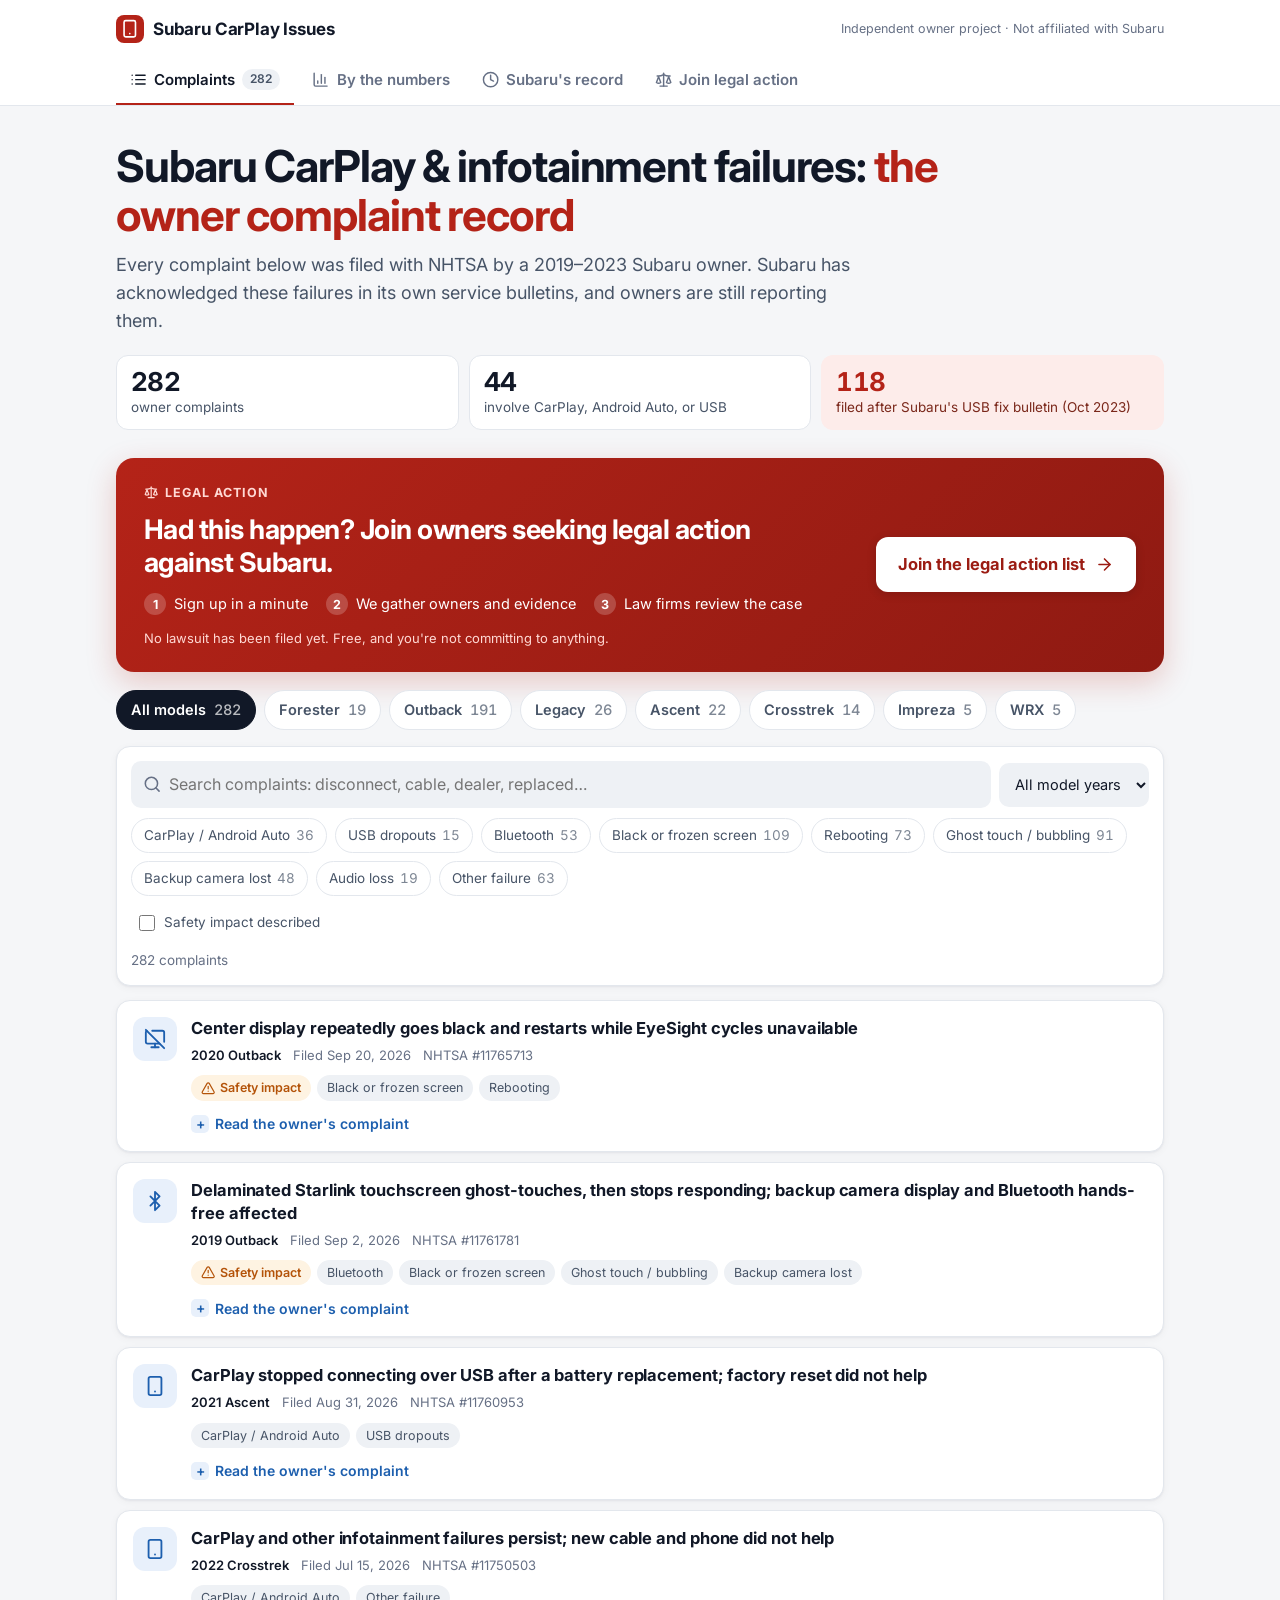
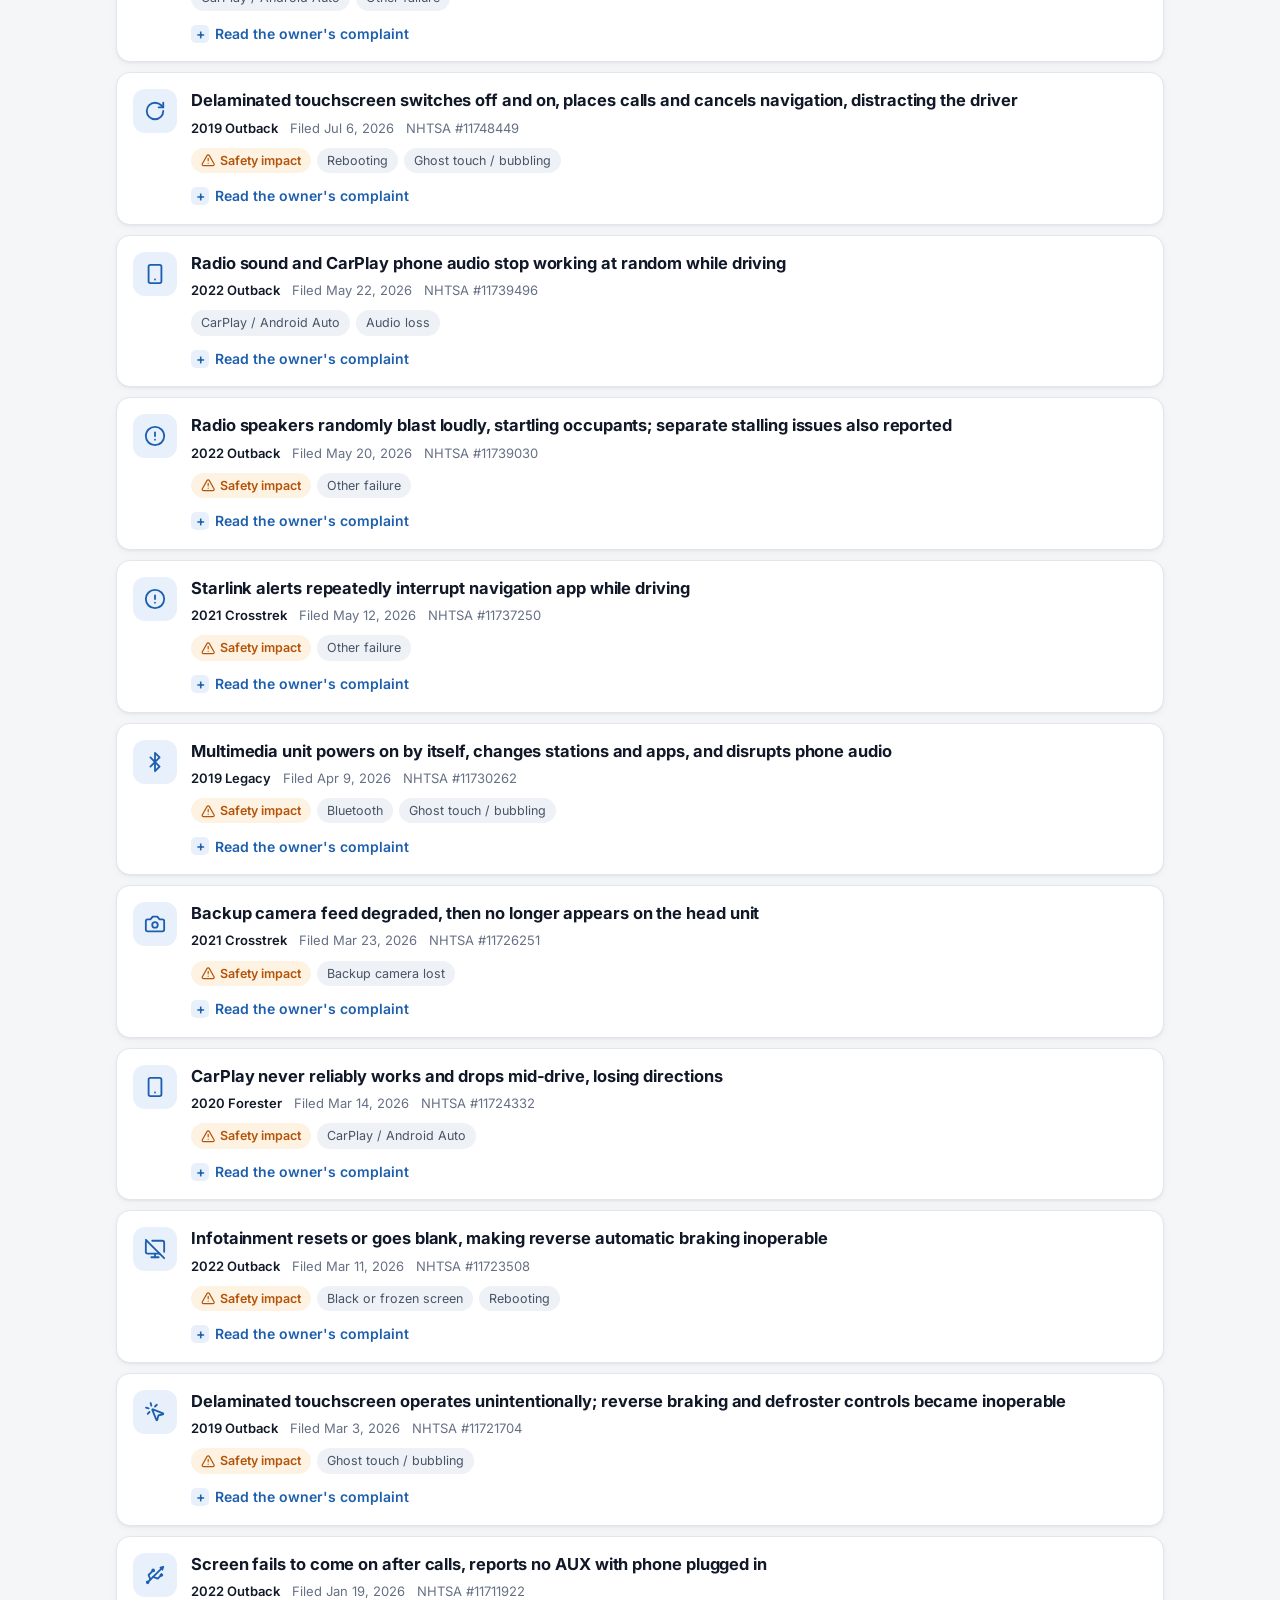
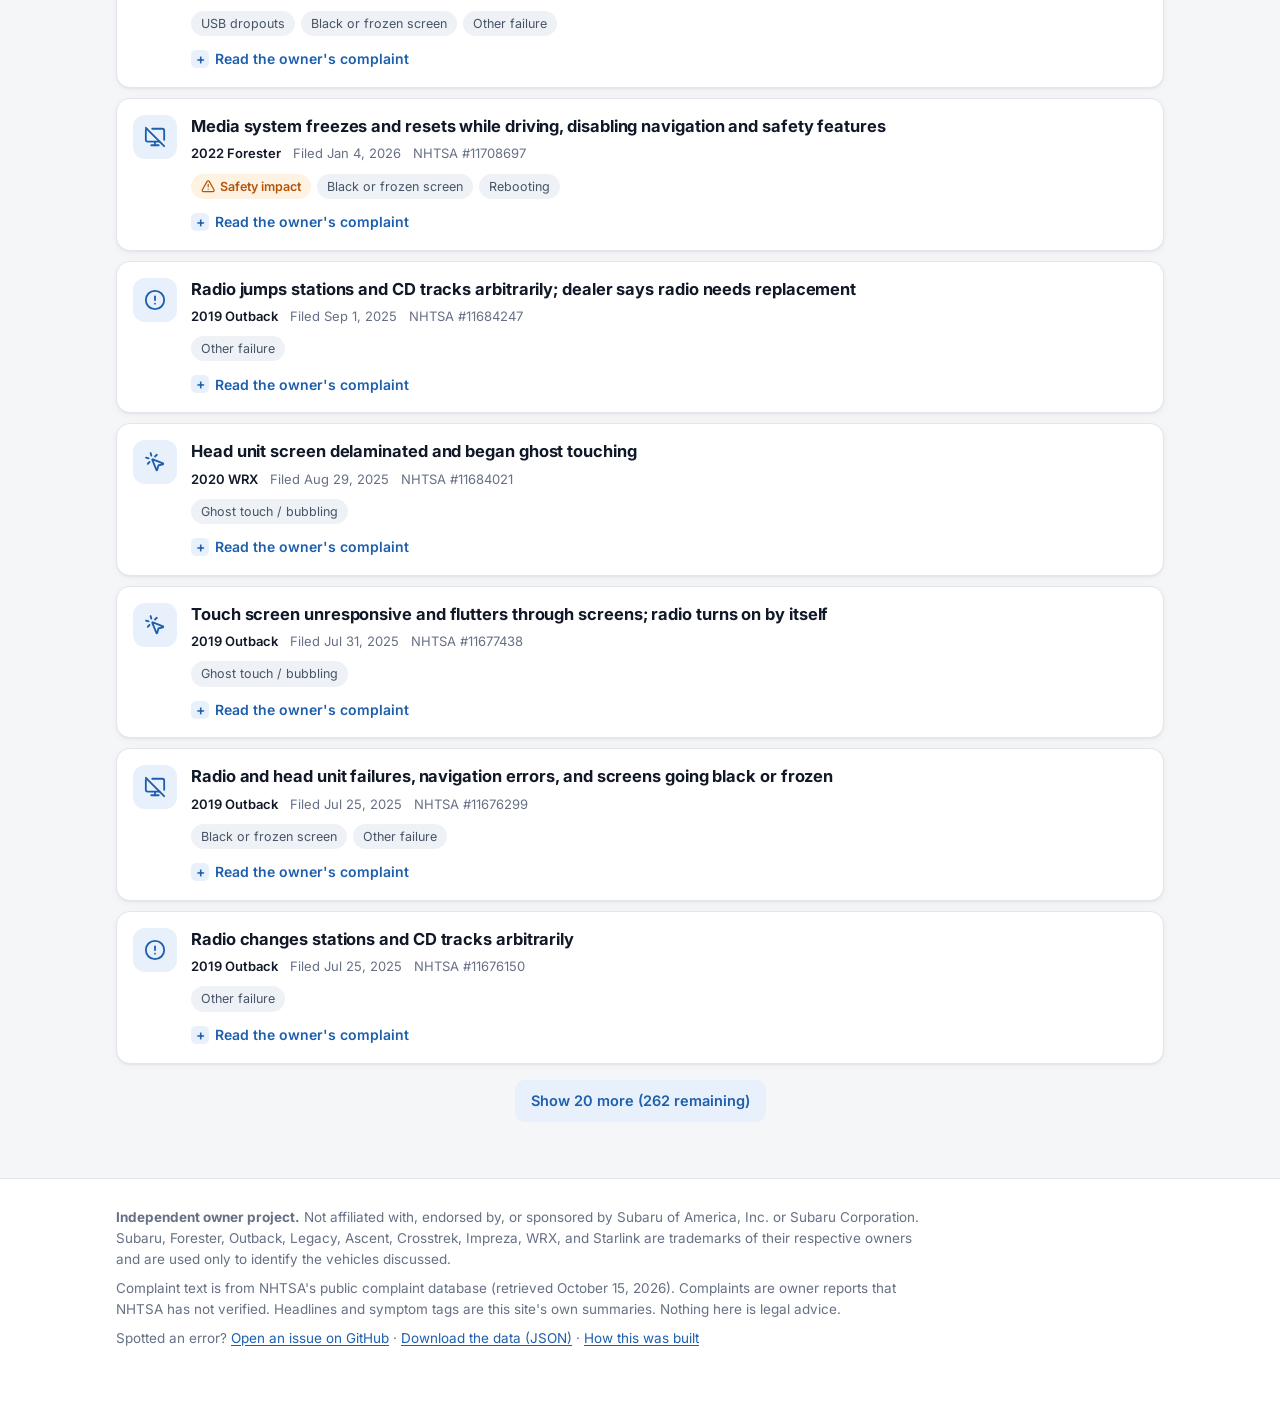
==== commit 509b47df: "Reframe owner sign-up around legal action Bolder legal-action call-to-action band on complaint and r" ====
--- a/index.html
+++ b/index.html
@@ -23,7 +23,7 @@
 <header class="site-head"><div class="wrap">
 <div class="top"><a class="brand" href=""><span class="dot"><svg class="i" viewBox="0 0 24 24" aria-hidden="true"><rect x="5" y="2" width="14" height="20" rx="2"/><path d="M12 18h.01"/></svg></span>Subaru CarPlay Issues</a>
 <span class="note">Independent owner project · Not affiliated with Subaru</span></div>
-<nav class="tabs" aria-label="Sections"><a href="" aria-current="page"><svg class="i" viewBox="0 0 24 24" aria-hidden="true"><path d="M3 12h.01"/><path d="M3 18h.01"/><path d="M3 6h.01"/><path d="M8 12h13"/><path d="M8 18h13"/><path d="M8 6h13"/></svg>Complaints <span class="n">282</span></a><a href="stats/"><svg class="i" viewBox="0 0 24 24" aria-hidden="true"><path d="M3 3v16a2 2 0 0 0 2 2h16"/><path d="M18 17V9"/><path d="M13 17V5"/><path d="M8 17v-3"/></svg>By the numbers</a><a href="record/"><svg class="i" viewBox="0 0 24 24" aria-hidden="true"><circle cx="12" cy="12" r="10"/><path d="M12 6v6l4 2"/></svg>Subaru's record</a><a href="join/"><svg class="i" viewBox="0 0 24 24" aria-hidden="true"><path d="M16 21v-2a4 4 0 0 0-4-4H6a4 4 0 0 0-4 4v2"/><circle cx="9" cy="7" r="4"/><path d="M22 21v-2a4 4 0 0 0-3-3.87"/><path d="M16 3.13a4 4 0 0 1 0 7.75"/></svg>Join the owner list</a></nav>
+<nav class="tabs" aria-label="Sections"><a href="" aria-current="page"><svg class="i" viewBox="0 0 24 24" aria-hidden="true"><path d="M3 12h.01"/><path d="M3 18h.01"/><path d="M3 6h.01"/><path d="M8 12h13"/><path d="M8 18h13"/><path d="M8 6h13"/></svg>Complaints <span class="n">282</span></a><a href="stats/"><svg class="i" viewBox="0 0 24 24" aria-hidden="true"><path d="M3 3v16a2 2 0 0 0 2 2h16"/><path d="M18 17V9"/><path d="M13 17V5"/><path d="M8 17v-3"/></svg>By the numbers</a><a href="record/"><svg class="i" viewBox="0 0 24 24" aria-hidden="true"><circle cx="12" cy="12" r="10"/><path d="M12 6v6l4 2"/></svg>Subaru's record</a><a href="join/"><svg class="i" viewBox="0 0 24 24" aria-hidden="true"><path d="m16 16 3-8 3 8c-.87.65-1.92 1-3 1s-2.13-.35-3-1Z"/><path d="m2 16 3-8 3 8c-.87.65-1.92 1-3 1s-2.13-.35-3-1Z"/><path d="M7 21h10"/><path d="M12 3v18"/><path d="M3 7h2c2 0 5-1 7-2 2 1 5 2 7 2h2"/></svg>Join legal action</a></nav>
 </div></header>
 <main>
 <div class="wrap">
@@ -36,11 +36,15 @@
 <a class="fact alert" href="record/"><b>118</b>filed after Subaru's USB fix bulletin (Oct 2023)</a>
 </div>
 </section>
-<a class="card cta" href="join/">
-<span class="ic"><svg class="i" viewBox="0 0 24 24" aria-hidden="true"><path d="M16 21v-2a4 4 0 0 0-4-4H6a4 4 0 0 0-4 4v2"/><circle cx="9" cy="7" r="4"/><path d="M22 21v-2a4 4 0 0 0-3-3.87"/><path d="M16 3.13a4 4 0 0 1 0 7.75"/></svg></span>
-<span class="txt"><b>Has this happened to your Subaru?</b><span>Join the owner list. More owners with documented problems means more leverage with Subaru, including possible group legal action.</span></span>
-<svg class="i" viewBox="0 0 24 24" aria-hidden="true"><path d="M5 12h14"/><path d="m12 5 7 7-7 7"/></svg>
-</a>
+<div class="cta-band">
+<div class="cta-main">
+<span class="cta-eyebrow"><svg class="i" viewBox="0 0 24 24" aria-hidden="true"><path d="m16 16 3-8 3 8c-.87.65-1.92 1-3 1s-2.13-.35-3-1Z"/><path d="m2 16 3-8 3 8c-.87.65-1.92 1-3 1s-2.13-.35-3-1Z"/><path d="M7 21h10"/><path d="M12 3v18"/><path d="M3 7h2c2 0 5-1 7-2 2 1 5 2 7 2h2"/></svg>Legal action</span>
+<h2>Had this happen? Join owners seeking legal action against Subaru.</h2>
+<ol class="cta-steps"><li><b>1</b>Sign up in a minute</li><li><b>2</b>We gather owners and evidence</li><li><b>3</b>Law firms review the case</li></ol>
+<p class="cta-fine">No lawsuit has been filed yet. Free, and you're not committing to anything.</p>
+</div>
+<a class="cta-btn" href="join/">Join the legal action list <svg class="i" viewBox="0 0 24 24" aria-hidden="true"><path d="M5 12h14"/><path d="m12 5 7 7-7 7"/></svg></a>
+</div>
 <nav class="modelnav" aria-label="Filter by model"><a href="" aria-current="page">All models <span class="n">282</span></a><a href="forester/">Forester <span class="n">19</span></a><a href="outback/">Outback <span class="n">191</span></a><a href="legacy/">Legacy <span class="n">26</span></a><a href="ascent/">Ascent <span class="n">22</span></a><a href="crosstrek/">Crosstrek <span class="n">14</span></a><a href="impreza/">Impreza <span class="n">5</span></a><a href="wrx/">WRX <span class="n">5</span></a></nav>
 <div id="directory">
 <div class="card toolbar" role="search">
--- a/assets/style.css
+++ b/assets/style.css
@@ -178,24 +178,44 @@
 footer.site { margin-top: 56px; border-top: 1px solid var(--border); padding: 28px 0 44px; font-size: 13.5px; color: var(--muted); background: var(--surface); }
 footer.site p { margin: 0 0 8px; max-width: 820px; }
 
-/* owner list call-to-action */
-.cta { display: flex; align-items: center; gap: 14px; margin-top: 18px; padding: 14px 18px; text-decoration: none; color: var(--text); border-color: #f4c7c3; background: #fff8f7; }
-.cta:hover { border-color: var(--alert); }
-.cta .ic { width: 40px; height: 40px; flex: none; border-radius: 10px; display: grid; place-items: center; background: var(--alert); color: #fff; }
-.cta .txt { display: flex; flex-direction: column; gap: 2px; font-size: 14.5px; color: var(--text-2); }
-.cta .txt b { color: var(--text); font-size: 15.5px; }
-.cta > svg:last-child { margin-left: auto; color: var(--alert); width: 20px; height: 20px; }
+/* legal action call-to-action */
+.cta-band { display: flex; align-items: center; gap: 24px; margin-top: 20px; padding: 24px 28px; border-radius: 18px; color: #fff;
+  background: linear-gradient(135deg, #b42318 0%, #8f1a12 100%); box-shadow: 0 10px 30px rgba(180,35,24,.22); }
+.cta-main { flex: 1; min-width: 0; }
+.cta-eyebrow { display: inline-flex; align-items: center; gap: 7px; font-size: 12.5px; font-weight: 700; letter-spacing: .08em; text-transform: uppercase; color: #ffd9d4; }
+.cta-band h2 { color: #fff; font-size: clamp(21px, 2.8vw, 27px); line-height: 1.2; margin: 8px 0 14px; max-width: 640px; }
+.cta-steps { list-style: none; display: flex; flex-wrap: wrap; gap: 8px 18px; margin: 0; padding: 0; font-size: 14.5px; color: #fff; }
+.cta-steps li { display: inline-flex; align-items: center; gap: 8px; }
+.cta-steps b { width: 22px; height: 22px; border-radius: 50%; display: grid; place-items: center; background: rgba(255,255,255,.2); font-size: 12.5px; }
+.cta-fine { margin: 12px 0 0; font-size: 13px; color: #ffd9d4; }
+.cta-btn { flex: none; display: inline-flex; align-items: center; gap: 10px; background: #fff; color: #9b1c13; font-weight: 700; font-size: 16.5px; text-decoration: none; padding: 15px 22px; border-radius: 12px; box-shadow: 0 2px 10px rgba(0,0,0,.15); transition: transform .15s; }
+.cta-btn:hover { transform: translateY(-2px); }
+@media (max-width: 760px) { .cta-band { flex-direction: column; align-items: stretch; padding: 20px; } .cta-btn { justify-content: center; } }
 
 /* join page */
-.join-grid { display: grid; grid-template-columns: 1fr 1fr; gap: 16px; margin-top: 8px; }
+.join-intro .btn { margin-top: 18px; }
+.join-h2 { margin: 28px 0 14px; font-size: 22px; }
+.jsteps { display: grid; grid-template-columns: repeat(3, 1fr); gap: 14px; }
+@media (max-width: 820px) { .jsteps { grid-template-columns: 1fr; } }
+.jstep { position: relative; padding: 20px; }
+.jstep .num { position: absolute; top: 16px; right: 18px; font-size: 40px; font-weight: 700; line-height: 1; color: var(--surface-2); }
+.jstep .ic { width: 42px; height: 42px; border-radius: 12px; display: grid; place-items: center; background: var(--alert-soft); color: var(--alert); }
+.jstep h3 { margin: 12px 0 4px; font-size: 17px; }
+.jstep p { margin: 0; font-size: 14.5px; color: var(--text-2); }
+.join-grid { display: grid; grid-template-columns: 1fr 1fr; gap: 16px; margin-top: 16px; align-items: start; }
 @media (max-width: 820px) { .join-grid { grid-template-columns: 1fr; } }
-.join-how, .join-form { padding: 22px; }
-.join-how h2, .join-form h2 { font-size: 20px; margin: 0 0 12px; }
-.join-how ol { margin: 0; padding-left: 20px; display: grid; gap: 10px; color: var(--text-2); }
-.join-how ol b { color: var(--text); }
-.join-how .note { display: flex; gap: 10px; margin: 18px 0 0; padding: 12px 14px; background: var(--surface-2); border-radius: 10px; font-size: 13.5px; color: var(--text-2); }
-.join-how .note svg { color: var(--muted); margin-top: 2px; }
-.join-form p { color: var(--text-2); margin: 0 0 12px; }
+.join-side { display: grid; gap: 16px; }
+.join-how, .join-form, .join-important { padding: 22px; }
+.join-how h2, .join-form h2, .join-important h2 { font-size: 19px; margin: 0 0 10px; display: flex; align-items: center; gap: 8px; }
+.join-how p, .join-form p { color: var(--text-2); margin: 0 0 12px; }
+.evidence { list-style: none; margin: 0; padding: 0; display: grid; gap: 9px; }
+.evidence li { display: flex; gap: 10px; align-items: flex-start; font-size: 15px; }
+.evidence svg { color: #067647; margin-top: 3px; }
+.join-important { background: var(--surface-2); box-shadow: none; }
+.join-important p { margin: 0 0 10px; font-size: 14.5px; color: var(--text-2); }
+.join-important b { color: var(--text); }
+.join-important .priv { display: flex; gap: 8px; margin: 0; }
+.join-important .priv svg { margin-top: 3px; color: var(--muted); }
 .btn.big { font-size: 16px; padding: 13px 20px; }
-.form-embed { width: 100%; height: 900px; border: 0; border-radius: 10px; margin-top: 8px; background: var(--surface-2); }
+.form-embed { width: 100%; height: 1300px; border: 0; border-radius: 10px; margin-top: 8px; background: var(--surface-2); }
 .join-form.placeholder { display: grid; align-content: center; text-align: center; border-style: dashed; }
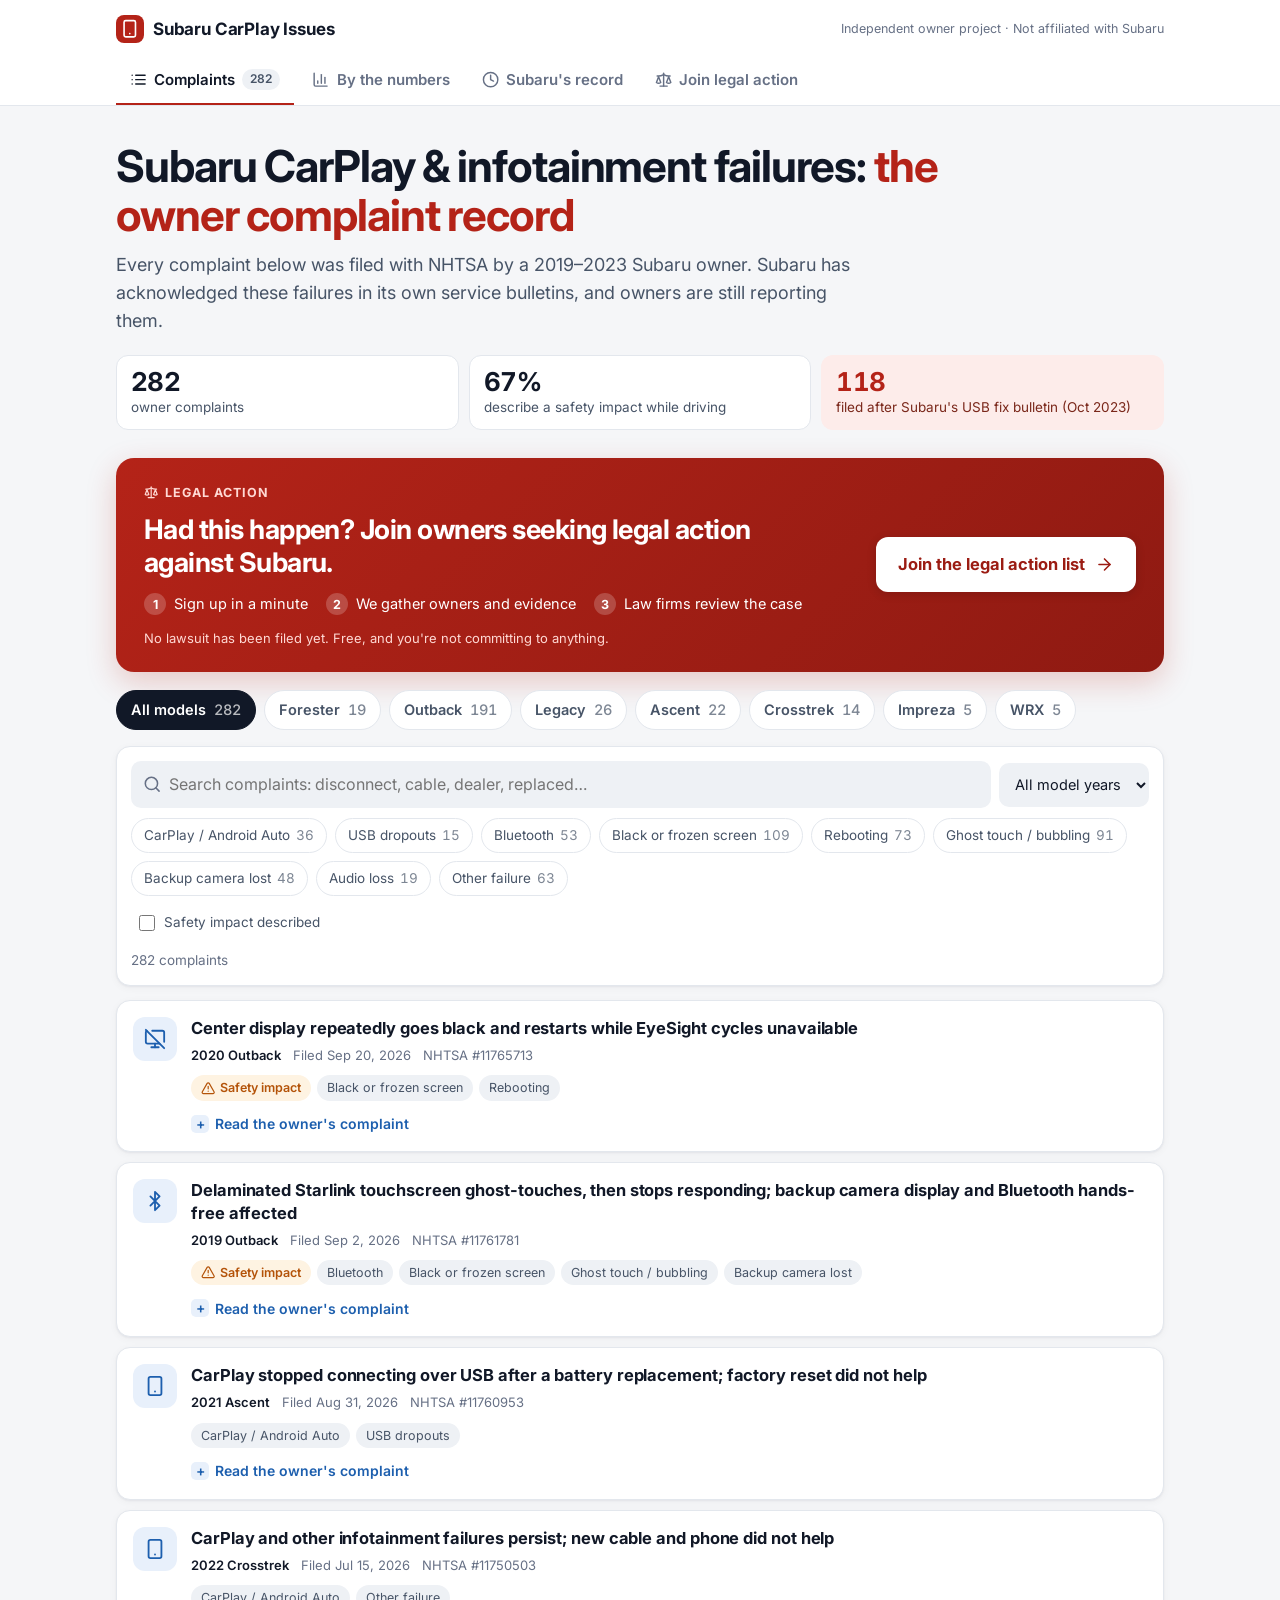
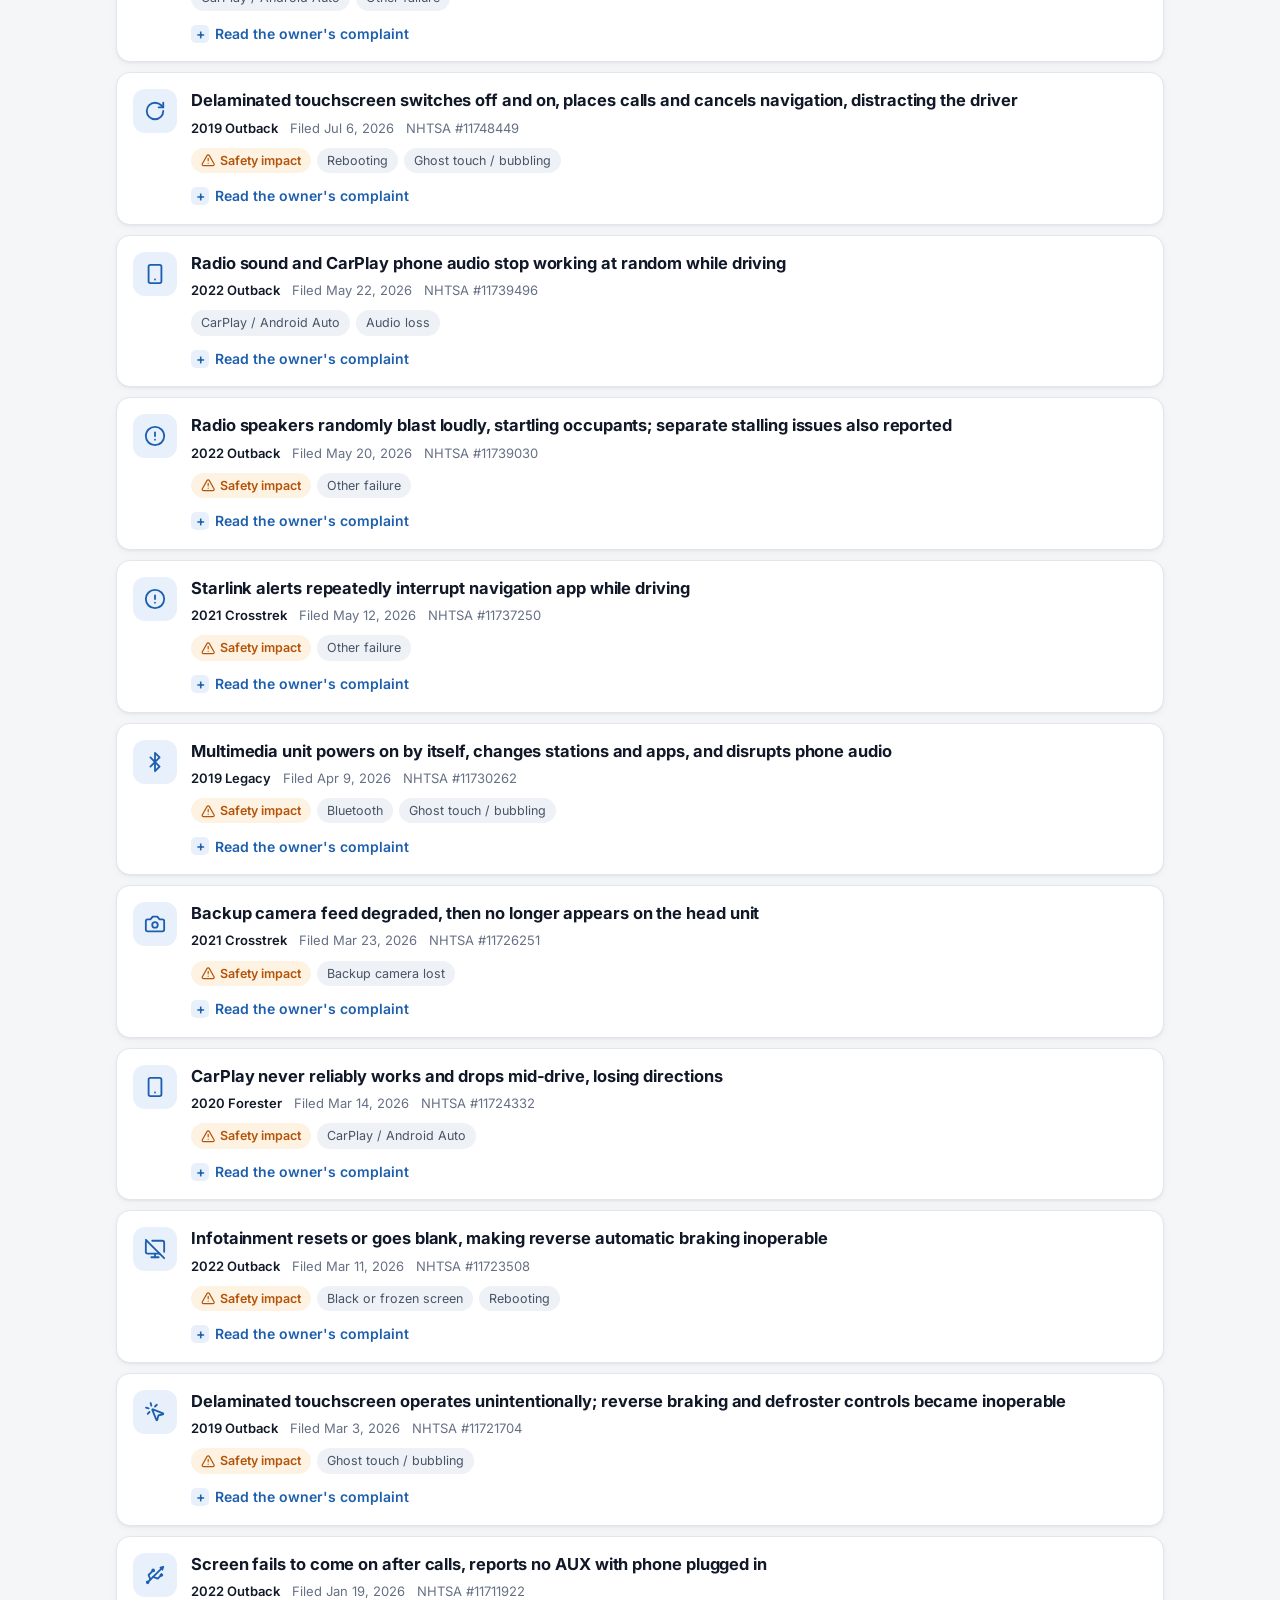
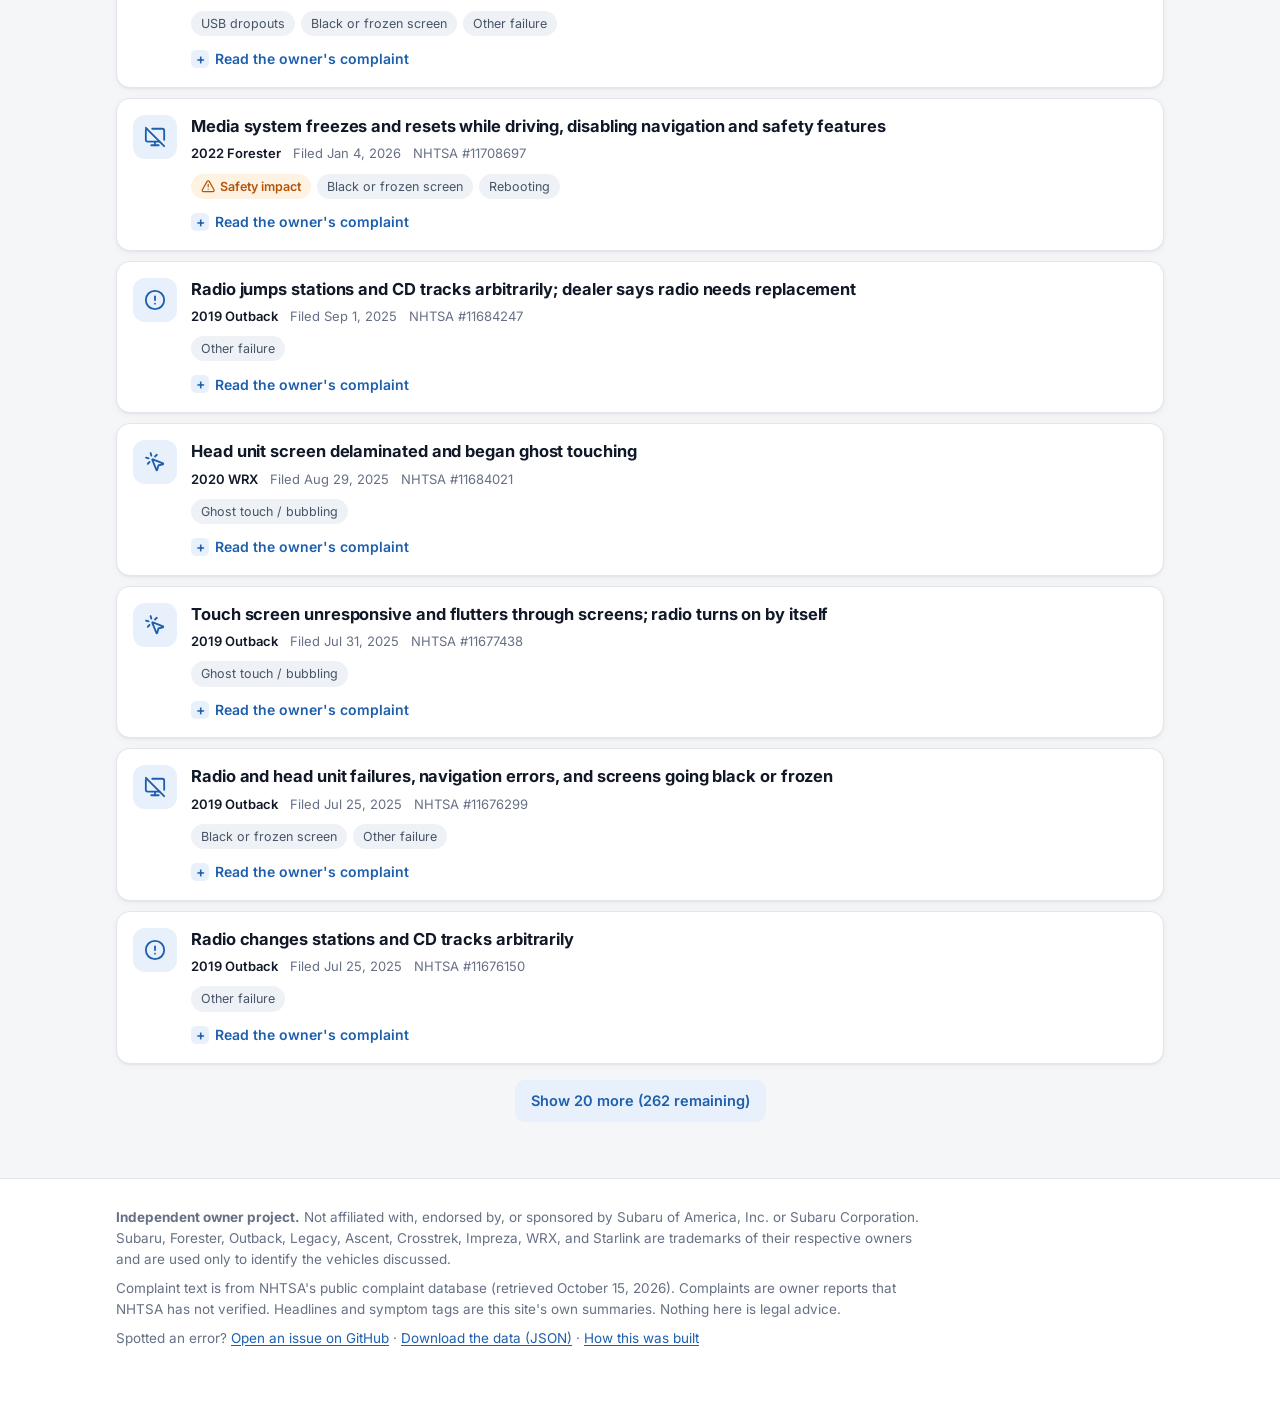
==== commit 41099e22: "Stronger headline stats; show complaints as a running total Replace the CarPlay/USB count tile with " ====
--- a/index.html
+++ b/index.html
@@ -32,7 +32,7 @@
 <p class="lede">Every complaint below was filed with NHTSA by a 2019–2023 Subaru owner. Subaru has acknowledged these failures in its own service bulletins, and owners are still reporting them.</p>
 <div class="facts">
 <span class="fact"><b>282</b>owner complaints</span>
-<span class="fact"><b>44</b>involve CarPlay, Android Auto, or USB</span>
+<span class="fact"><b>67%</b>describe a safety impact while driving</span>
 <a class="fact alert" href="record/"><b>118</b>filed after Subaru's USB fix bulletin (Oct 2023)</a>
 </div>
 </section>
--- a/assets/style.css
+++ b/assets/style.css
@@ -193,7 +193,8 @@
 @media (max-width: 760px) { .cta-band { flex-direction: column; align-items: stretch; padding: 20px; } .cta-btn { justify-content: center; } }
 
 /* join page */
-.join-intro .btn { margin-top: 18px; }
+.signup { display: flex; flex-wrap: wrap; align-items: center; gap: 10px 16px; margin: 20px 0 0; }
+.signup-note { font-size: 14px; color: var(--muted); }
 .join-h2 { margin: 28px 0 14px; font-size: 22px; }
 .jsteps { display: grid; grid-template-columns: repeat(3, 1fr); gap: 14px; }
 @media (max-width: 820px) { .jsteps { grid-template-columns: 1fr; } }
@@ -202,12 +203,11 @@
 .jstep .ic { width: 42px; height: 42px; border-radius: 12px; display: grid; place-items: center; background: var(--alert-soft); color: var(--alert); }
 .jstep h3 { margin: 12px 0 4px; font-size: 17px; }
 .jstep p { margin: 0; font-size: 14.5px; color: var(--text-2); }
-.join-grid { display: grid; grid-template-columns: 1fr 1fr; gap: 16px; margin-top: 16px; align-items: start; }
+.join-grid { display: grid; grid-template-columns: 1fr 1fr; gap: 16px; margin-top: 16px; }
 @media (max-width: 820px) { .join-grid { grid-template-columns: 1fr; } }
-.join-side { display: grid; gap: 16px; }
-.join-how, .join-form, .join-important { padding: 22px; }
-.join-how h2, .join-form h2, .join-important h2 { font-size: 19px; margin: 0 0 10px; display: flex; align-items: center; gap: 8px; }
-.join-how p, .join-form p { color: var(--text-2); margin: 0 0 12px; }
+.join-how, .join-important { padding: 22px; }
+.join-how h2, .join-important h2 { font-size: 19px; margin: 0 0 10px; display: flex; align-items: center; gap: 8px; }
+.join-how p { color: var(--text-2); margin: 0 0 12px; }
 .evidence { list-style: none; margin: 0; padding: 0; display: grid; gap: 9px; }
 .evidence li { display: flex; gap: 10px; align-items: flex-start; font-size: 15px; }
 .evidence svg { color: #067647; margin-top: 3px; }
@@ -217,5 +217,3 @@
 .join-important .priv { display: flex; gap: 8px; margin: 0; }
 .join-important .priv svg { margin-top: 3px; color: var(--muted); }
 .btn.big { font-size: 16px; padding: 13px 20px; }
-.form-embed { width: 100%; height: 1300px; border: 0; border-radius: 10px; margin-top: 8px; background: var(--surface-2); }
-.join-form.placeholder { display: grid; align-content: center; text-align: center; border-style: dashed; }
